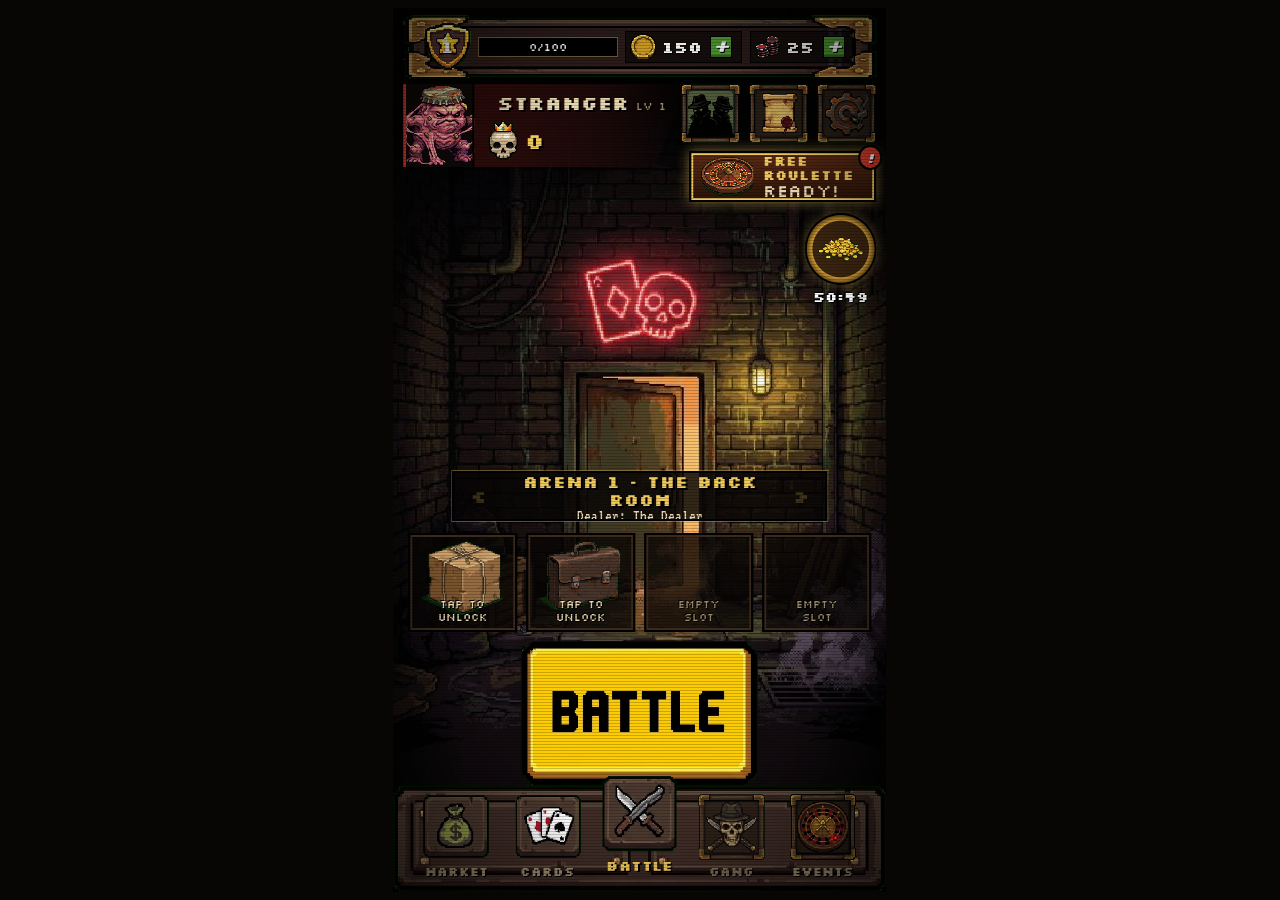
==== dirtydeal/index.html @ 77204b14 "Dirty Deal: new Drain table and swinging lamp, rat runs across the felt edge Co-Authored-By: Claude " ====
<!doctype html>
<html lang="en">
<head>
<meta charset="utf-8">
<meta name="viewport" content="width=device-width,initial-scale=1,viewport-fit=cover,user-scalable=no">
<meta name="apple-mobile-web-app-capable" content="yes">
<meta name="mobile-web-app-capable" content="yes">
<meta name="apple-mobile-web-app-status-bar-style" content="black-translucent">
<meta name="apple-mobile-web-app-title" content="Dirty Deal">
<meta name="theme-color" content="#070605">
<meta name="format-detection" content="telephone=no">
<link rel="manifest" href="manifest.webmanifest">
<link rel="apple-touch-icon" href="icons/icon-180.png">
<link rel="icon" type="image/png" sizes="192x192" href="icons/icon-192.png">
<title>Dirty Deal</title>
<style>@font-face{font-family:'Silkscreen';font-weight:400;font-display:swap;src:url(fonts/silkscreen-latin-400-normal.woff2) format('woff2')}
@font-face{font-family:'Silkscreen';font-weight:700;font-display:swap;src:url(fonts/silkscreen-latin-700-normal.woff2) format('woff2')}
@font-face{font-family:'VT323';font-weight:400;font-display:swap;src:url(fonts/vt323-latin-400-normal.woff2) format('woff2')}
:root{padding-top:env(safe-area-inset-top,0px);padding-bottom:env(safe-area-inset-bottom,0px);height:100%}
body{margin:0;-webkit-text-size-adjust:100%;overscroll-behavior:none;position:fixed;inset:0;-webkit-touch-callout:none}
</style>
<style>
/* Layout: a fixed 9:16 game stage scaled to the screen; every element is placed in % over the painted arena. Single dark look by design. */
:root{
  --ink:#070605; --paper:#e6d6b0; --muted:#9a8a6c; --bulb:#f0c95c; --blood:#d23a2a; --atk:#ff7a5c; --hp:#9cc9ff; --psn:#a6d257; --gum:#f59ad3;
  --display:'Silkscreen','Courier New',monospace; --body:'VT323','Courier New',monospace;
  color-scheme:dark;
}
*{box-sizing:border-box}
[hidden]{display:none!important}
html,body{height:100%}
body{background:var(--ink);color:var(--paper);font-family:var(--body);overflow:hidden;user-select:none;-webkit-user-select:none;-webkit-tap-highlight-color:transparent}
img{image-rendering:pixelated;-webkit-user-drag:none;pointer-events:none}
.wrap{height:100%;display:grid;place-items:center;padding-block:8px;padding-left:max(16px,env(safe-area-inset-left,0px));padding-right:max(16px,env(safe-area-inset-right,0px))}
.stage{position:relative;height:100%;max-height:calc((100vw - 32px)*1376/768);aspect-ratio:768/1376;max-width:100%;container-type:size;overflow:hidden;
  background:#0d0b09;image-rendering:pixelated;--tilt:38deg;--r1w:18%;--r1t:35%;--r1a:20.8%;--r1b:41%;--r1c:61.2%;--r0w:21.5%;--r0t:47.5%;--r0a:13.9%;--r0b:39.25%;--r0c:64.6%}
#bg{position:absolute;left:0;width:100%;top:0;height:100%;background:url(assets/table.jpg) center/100% 100% no-repeat}
#bg::after{content:"";position:absolute;left:0;right:0;top:100%;height:12%;background:linear-gradient(#0d0b09,#0d0b09)}
.stage::after{content:"";position:absolute;inset:0;pointer-events:none;z-index:60;
  background:repeating-linear-gradient(0deg,rgba(0,0,0,.2) 0 1px,transparent 1px 3px),radial-gradient(ellipse at center,transparent 60%,rgba(0,0,0,.55) 100%)}
.abs{position:absolute}
button{font-family:var(--display);cursor:pointer;background:none;border:0;padding:0;color:inherit}
:focus-visible{outline:2px solid var(--bulb);outline-offset:2px}

/* top */
.bar{position:absolute;height:2.5cqh;background:url(assets/u_bar_e.png) center/100% 100% no-repeat}
.bar i{position:absolute;left:5.5%;top:26%;bottom:26%;background:var(--blood);transition:width .3s steps(5);
  background-image:repeating-linear-gradient(90deg,transparent 0 3px,rgba(0,0,0,.18) 3px 4px)}
.bar.me i{background-color:#6ea83c}
.bar b{position:absolute;inset:0;display:grid;place-items:center;font-family:var(--display);font-size:2.6cqw;color:#fff;text-shadow:1px 1px 0 #000}
#ehp{right:4%;top:2%;width:40%}
#eicon{right:45%;top:1.4%;width:6.5%}
#round{left:4%;top:1.4%;font-family:var(--display);font-weight:700;font-size:4cqw;color:var(--bulb);text-shadow:2px 2px 0 #000;text-align:left;line-height:1.1}
#round small{display:block;font-size:2.4cqw;color:var(--muted);font-weight:400}
#dealerWrap{left:50%;top:12.6%;height:23.8%;translate:-50% 0;z-index:1}
#dealer{display:block;height:100%;transition:transform .2s steps(3)}
#dealer.bump{transform:translateY(-3%)}
#info{opacity:0;pointer-events:none;transition:opacity .25s;left:4%;top:5.6%;width:92%;height:8.6%;background:rgba(8,6,5,.78);border:2px solid #000;box-shadow:0 0 0 1px rgba(230,214,176,.25);
  padding:1.2cqw 2cqw;font-size:3.4cqw;line-height:1;overflow:hidden;z-index:2}
#logline{display:none;font-family:var(--display);font-size:2.5cqw;letter-spacing:.06em;color:var(--bulb);font-weight:700;margin-bottom:.8cqw;text-shadow:0 0 6px rgba(240,201,92,.45)}
#info strong{color:var(--paper);font-weight:400;font-family:var(--display);font-size:2.4cqw;letter-spacing:.04em;display:block}
#info em{font-style:normal;color:var(--muted)}

.snd{position:absolute;z-index:7;width:8.4cqw;height:8.4cqw;display:grid;place-items:center;background:rgba(8,6,5,.7);border:2px solid #000;box-shadow:0 0 0 1px rgba(240,201,92,.35)}
.snd svg{width:70%;height:70%}
.snd .x{display:none}.snd.off .x{display:inline}.snd.off .w{display:none}
#pauseB{left:38.6%;top:1.1%;width:7cqw;height:7cqw}
#pauseB .x{display:none!important}
#pauseScr{z-index:55;background:rgba(5,4,3,.82);display:grid;place-items:center;padding:0 8%}
#pauseScr .box{animation:popin .25s cubic-bezier(.2,1.4,.4,1)}
#pauseScr .pbtns{display:flex;flex-direction:column;gap:3cqw;align-items:stretch;margin-top:3cqw}
#pauseScr .b{justify-content:center;font-size:4cqw;padding:3cqw}
#amb{position:absolute;inset:0;pointer-events:none;overflow:hidden}
#amb>*{position:absolute;pointer-events:none}
.orb{width:0;height:0}.orb i{position:absolute;left:0;top:0;width:3px;height:2px;background:#0c0906;box-shadow:-2px -1px 0 0 rgba(200,210,220,.35),2px -1px 0 0 rgba(200,210,220,.35);animation:orbit var(--d) linear infinite;--r:16px}
@keyframes orbit{from{transform:rotate(0) translateX(var(--r)) translateY(0)}25%{transform:rotate(90deg) translateX(calc(var(--r)*.7)) translateY(3px)}50%{transform:rotate(180deg) translateX(var(--r)) translateY(-2px)}75%{transform:rotate(270deg) translateX(calc(var(--r)*1.2)) translateY(2px)}to{transform:rotate(360deg) translateX(var(--r)) translateY(0)}}
.spr{background-repeat:no-repeat;background-size:400% 100%;image-rendering:pixelated;animation:frames var(--fd,.36s) steps(4) infinite}
@keyframes frames{from{background-position:0 0}to{background-position:133.333% 0}}
.dropw{width:.7%;height:.9%;background:linear-gradient(rgba(200,220,210,.1),rgba(190,215,200,.8));border-radius:40%}
.rip{width:6%;height:1.4%;border:1px solid rgba(190,210,200,.55);border-radius:50%;translate:-50% -50%}
.splash{width:2.4%;height:.6%;border:1px solid rgba(200,215,235,.6);border-radius:50%;translate:-50% -50%}
.mote{width:2px;height:2px;background:rgba(255,230,170,.75);border-radius:50%}
.lamp{width:15%;height:31%;transform-origin:50% 0;animation:lampsw 3.8s ease-in-out infinite alternate;z-index:1}
.lamp img{width:100%;height:100%;object-fit:contain;object-position:50% 0;image-rendering:pixelated;display:block}
.lamp i{position:absolute;left:50%;top:80%;width:520%;aspect-ratio:1;translate:-50% -50%;background:radial-gradient(circle,rgba(255,220,140,.5),rgba(255,190,100,.14) 30%,transparent 62%);mix-blend-mode:screen;animation:bulb 5.3s infinite steps(1)}
@keyframes lampsw{from{rotate:-7deg}to{rotate:6deg}}
.eyes{width:1.8%;height:.5%;display:flex;justify-content:space-between;animation:eyes 7s infinite steps(1)}
.eyes::before,.eyes::after{content:"";width:28%;height:100%;background:#ff3020;box-shadow:0 0 4px 1px rgba(255,40,20,.8)}
@keyframes eyes{0%{opacity:1}31%{opacity:0}33%{opacity:1}60%{opacity:1}61%{opacity:0}80%{opacity:0}81%{opacity:1}}
.eyes.e2{animation-duration:9.5s;animation-delay:-3s}
.neonA{width:9%;height:16%;translate:-50% -50%;background:radial-gradient(ellipse,rgba(255,40,60,.55),rgba(255,30,50,.18) 45%,transparent 70%);mix-blend-mode:screen;animation:neon 3.1s infinite steps(1)}
.candle{width:7%;aspect-ratio:1;translate:-50% -50%;background:radial-gradient(circle,rgba(255,190,90,.75),rgba(255,150,60,.2) 40%,transparent 70%);mix-blend-mode:screen;animation:candle 1.7s infinite steps(1)}
@keyframes candle{0%{opacity:1;scale:1}17%{opacity:.75;scale:.92}29%{opacity:1}47%{opacity:.55;scale:.85}53%{opacity:.95;scale:1.05}71%{opacity:.8}88%{opacity:1}}
.sway{animation:bulb 5.3s infinite steps(1),sway 3.6s ease-in-out infinite alternate!important}
@keyframes sway{from{margin-left:-1.6%}to{margin-left:1.6%}}
#dealer{transform-origin:50% 100%;animation:breath 4.2s ease-in-out infinite}
@keyframes breath{50%{scale:1.006 1.016}}
#lowhp{position:absolute;inset:0;z-index:50;pointer-events:none;opacity:0;transition:opacity .6s;box-shadow:inset 0 0 18cqw rgba(160,0,0,.75)}
.stage.low #lowhp{animation:lowp 1.1s ease-in-out infinite}
@keyframes lowp{0%,100%{opacity:.35}35%{opacity:1}}
.stage.low #glow{filter:brightness(.6)}
/* atmosphere */
#glow{left:22.1%;top:13.8%;width:120cqw;height:120cqw;translate:-50% -50%;pointer-events:none;mix-blend-mode:screen;
  background:radial-gradient(circle,rgba(255,226,140,.55) 0 2.5%,rgba(255,200,100,.22) 9%,rgba(255,180,80,.08) 30%,transparent 60%);animation:bulb 5.3s infinite steps(1)}
#flick{inset:0;pointer-events:none;z-index:1;background:radial-gradient(ellipse at 22% 14%,rgba(0,0,0,.2),rgba(0,0,0,.55));opacity:0;animation:dim 5.3s infinite steps(1)}
@keyframes bulb{0%{opacity:1}31%{opacity:.75}32%{opacity:1}52%{opacity:.25}53%{opacity:.9}54%{opacity:.15}56%{opacity:1}78%{opacity:.6}79%{opacity:1}93%{opacity:.85}94%{opacity:1}}
@keyframes dim{0%{opacity:0}31%{opacity:.25}32%{opacity:0}52%{opacity:.75}53%{opacity:.1}54%{opacity:.9}56%{opacity:0}78%{opacity:.4}79%{opacity:0}93%{opacity:.15}94%{opacity:0}}
.smoke{position:absolute;width:0;height:0;pointer-events:none;z-index:1}
.smoke span{position:absolute;left:0;top:0;width:4.4cqw;height:4.4cqw;margin:-2.2cqw;border-radius:50%;opacity:0;
  background:radial-gradient(circle,rgba(215,208,190,.62),rgba(215,208,190,.2) 45%,transparent 70%);animation:puff var(--d) linear var(--dl) infinite}
@keyframes puff{0%{opacity:0;transform:translate(0,0) scale(.35)}12%{opacity:.85}55%{transform:translate(calc(var(--x) * .5),-6cqh) scale(1.6)}100%{opacity:0;transform:translate(var(--x),-13cqh) scale(3)}}

/* arena */
.slot{position:absolute;aspect-ratio:312/530;display:grid;place-items:center;cursor:pointer;transform:perspective(90cqw) rotateX(var(--tilt));transform-origin:50% 100%;transform-style:preserve-3d}
.slot::after{content:"";position:absolute;inset:2%;border:2px dashed rgba(230,214,176,.28);pointer-events:none}
.slot:has(.cd)::after{display:none}
.slot.open::before{content:"";position:absolute;inset:3%;border:2px solid rgba(240,201,92,.75);box-shadow:0 0 10px rgba(240,201,92,.5),inset 0 0 10px rgba(240,201,92,.35);animation:pulse 1s steps(2) infinite}
@keyframes pulse{50%{opacity:.45}}
.r1{width:var(--r1w);top:var(--r1t)}.r0{width:var(--r0w);top:var(--r0t)}
.r1.c0{left:var(--r1a)}.r1.c1{left:var(--r1b)}.r1.c2{left:var(--r1c)}
.r0.c0{left:var(--r0a)}.r0.c1{left:var(--r0b)}.r0.c2{left:var(--r0c)}
.stage:not(.a1) .smoke{display:none}
#rain,#bolt{position:absolute;inset:0;pointer-events:none;display:none}
.a3 #rain{display:block;z-index:3;opacity:.5;background:repeating-linear-gradient(105deg,transparent 0 9px,rgba(190,210,235,.35) 9px 10px,transparent 10px 23px);background-size:100% 46px;animation:rain .35s linear infinite}
@keyframes rain{to{background-position:-12px 46px}}
.a3 #bolt{display:block;z-index:4;background:rgba(220,230,255,.9);mix-blend-mode:screen;opacity:0;animation:bolt 9s infinite steps(1)}
@keyframes bolt{0%{opacity:0}61%{opacity:.55}62%{opacity:0}63%{opacity:.35}64%{opacity:0}}
#bolt.now{animation:boltnow .5s steps(1)}
@keyframes boltnow{0%{opacity:.9}20%{opacity:0}40%{opacity:.7}60%{opacity:0}}
.a2 #flick,.a4 #flick{animation-duration:4.1s}
.slot .cd{filter:drop-shadow(0 3px 0 rgba(0,0,0,.55))}
#log{display:none;left:50%;top:75.2%;transform:translate(-50%,-50%);font-family:var(--display);font-size:3.2cqw;color:var(--bulb);background:rgba(8,6,5,.82);padding:.6cqw 2.4cqw;white-space:nowrap;text-shadow:0 0 6px rgba(240,201,92,.5);z-index:5;border:1px solid #000}

/* card */
.cd{position:relative;height:100%;aspect-ratio:312/530;container-type:inline-size}
.hcard .cd,.dc .cd{height:auto;width:100%}
.cd>img{position:absolute}
.cd .fr{inset:0;width:100%;height:100%}
.cd .art{left:2%;top:3%;width:96%;height:60%;object-fit:contain;filter:drop-shadow(1px 2px 0 rgba(0,0,0,.6))}
.cd .back{inset:0;width:100%;height:100%}
.cd span{position:absolute;display:grid;place-items:center;text-align:center;line-height:1}
.cost{z-index:2;left:3.5%;top:2.4%;width:19%;aspect-ratio:1;font-family:var(--display);font-weight:700;font-size:15cqw;color:var(--bulb);text-shadow:2px 2px 0 #000}
.nm{left:5%;right:5%;top:62%;height:19%;font-size:18cqw;color:#f3e6c4;text-shadow:1px 1px 0 #000,-1px -1px 0 #000,1px -1px 0 #000,-1px 1px 0 #000}
.cd.spell .nm{color:#e9dcff;top:60%}
.cd.token .nm{color:#fff}
.st{top:83.5%;width:18%;height:12.6%;font-family:var(--display);font-weight:700;font-size:15cqw;text-shadow:2px 2px 0 #000,-1px -1px 0 #000}
.atk{left:6%;color:var(--atk)}.hpv{right:6%;color:var(--hp)}
.cd .chips{position:absolute;right:4%;top:10%;display:flex;flex-direction:column;gap:2cqw;align-items:flex-end;z-index:2}
.chip{display:flex;align-items:center;font-family:var(--display);font-size:11cqw;color:#fff;text-shadow:1px 1px 0 #000}
.chip img{position:static;width:22cqw;height:auto}

/* bottom */
#php{left:3%;top:70%;width:40%}
#coins{left:45%;top:69.3%;display:flex;align-items:center;gap:1.5cqw;font-family:var(--display);font-weight:700;font-size:5cqw;color:var(--bulb);text-shadow:2px 2px 0 #000}
#coins img{width:6.5cqw}
#hand{left:3%;top:76.8%;width:94%;display:grid;grid-template-columns:repeat(4,1fr);gap:2.1%;z-index:3}
.hcard{transition:transform .12s;cursor:pointer}
.hcard.sel{transform:translateY(-8%) scale(1.04)}
.hcard.sel .cd{filter:drop-shadow(0 0 4px var(--bulb)) drop-shadow(0 0 2px var(--bulb))}
.hcard.poor .cd{filter:grayscale(.85) brightness(.5)}
.hcard.used{visibility:hidden}
#fight{right:3%;top:68.2%;width:30%;z-index:4}
#fight img{width:100%}
#fight:not(:disabled):active{transform:translateY(3%)}
#fight:disabled{cursor:default}

/* flying cards + croupier hand */
.fly{position:absolute;left:0;top:0;z-index:20;perspective:700px;pointer-events:none;transform-origin:50% 50%;will-change:transform}
.fly .cd{height:auto;width:100%}
.f3{position:relative;transform-style:preserve-3d}
.face{backface-visibility:hidden;-webkit-backface-visibility:hidden}
.fr1{position:absolute;inset:0;transform:rotateY(180deg)}
.fshadow{position:absolute;inset:6% 4% -2% 4%;background:rgba(0,0,0,.55);filter:blur(5px);z-index:-1;border-radius:6%}
.dust{position:absolute;left:50%;bottom:-12%;width:190%;aspect-ratio:80/60;translate:-50% 0;pointer-events:none;z-index:6;
  background:url(assets/v_dust.png) 0 0/600% 100% no-repeat;image-rendering:pixelated;animation:dust .5s steps(5,jump-none) forwards}
@keyframes dust{to{background-position:100% 0}}
#croupier{left:0;top:0;width:106%;max-width:none;z-index:22;pointer-events:none;filter:drop-shadow(-4px 8px 0 rgba(0,0,0,.45));will-change:transform}

/* fx */
.lunge0{animation:l0 .32s steps(4)}.lunge1{animation:l1 .32s steps(4)}
@keyframes l0{50%{transform:translateY(-18%)}}@keyframes l1{50%{transform:translateY(18%)}}
.hit{animation:hit .35s steps(5)}
@keyframes hit{20%{transform:translateX(-6%);filter:brightness(2.2) sepia(1) hue-rotate(-40deg)}60%{transform:translateX(6%)}}
.flip{animation:flip .3s steps(4)}
.land{animation:land .25s ease-out}@keyframes land{0%{transform:translateY(-8%) scale(1.06)}100%{transform:none}}@keyframes flip{0%{transform:scaleX(0)}100%{transform:scaleX(1)}}
.die{animation:die .45s steps(5) forwards}@keyframes die{to{transform:scale(.2) rotate(40deg);opacity:0}}
.flt{position:absolute;left:50%;top:38%;transform:translate(-50%,-50%);font-family:var(--display);font-weight:700;font-size:6.2cqw;pointer-events:none;z-index:30;white-space:nowrap;
  text-shadow:2px 2px 0 #000,-2px -2px 0 #000,2px -2px 0 #000,-2px 2px 0 #000;animation:flt .95s steps(8) forwards}
@keyframes flt{to{transform:translate(-50%,-170%);opacity:0}}
.vfx{position:absolute;left:50%;top:50%;width:150%;transform:translate(-50%,-50%) scale(.5);mix-blend-mode:screen;z-index:25;animation:vfx .6s steps(6) forwards}
@keyframes vfx{60%{opacity:1;transform:translate(-50%,-50%) scale(1.2)}100%{opacity:0;transform:translate(-50%,-50%) scale(1.35)}}
.shake{animation:hit .35s steps(5)}

/* screens */
.screen{position:absolute;inset:0;z-index:40;background:#0d0b09 center/100% 100% no-repeat}
#deckScreen{background-image:url(assets/deckbg.jpg)}
#logo{left:50%;top:.6%;width:25%;transform:translateX(-50%)}
.rules{position:absolute;left:5%;right:5%;top:14.6%;font-size:3.3cqw;line-height:1.05;background:rgba(8,6,5,.8);border-left:3px solid var(--blood);padding:1.2cqw 2.4cqw}
#dinfo{position:absolute;left:5%;right:5%;top:21.6%;height:6.4%;font-size:3.3cqw;line-height:1.02;background:rgba(8,6,5,.8);padding:1cqw 2.4cqw;overflow:hidden}
#dinfo strong{display:block;font-family:var(--display);font-size:2.4cqw;color:var(--bulb);font-weight:700;letter-spacing:.06em}
#dinfo em{font-style:normal;color:var(--muted)}
#dcount{left:5%;top:28.9%;font-family:var(--display);font-weight:700;font-size:3cqw;color:var(--bulb);text-shadow:2px 2px 0 #000}
#dgrid{left:4%;right:4%;top:32%;bottom:12.4%;overflow-y:auto;overscroll-behavior:contain;display:grid;grid-template-columns:repeat(4,1fr);align-content:start;gap:2.6cqh 3%;padding:1cqh 1% 3cqh;scrollbar-width:thin;scrollbar-color:#6b5a3c transparent;-webkit-mask-image:linear-gradient(#000 90%,transparent)}
.dc{position:relative;cursor:pointer}
.dc.on .cd{filter:drop-shadow(0 0 3px var(--bulb)) drop-shadow(0 0 2px var(--bulb))}
.dc.on::after{content:"IN DECK";position:absolute;left:50%;bottom:-1.5cqh;white-space:nowrap;transform:translateX(-50%);font-family:var(--display);font-size:2.4cqw;color:#000;background:var(--bulb);padding:0 1.2cqw;font-weight:700}
.dc.off .cd{filter:brightness(.5)}
.dc.lock{cursor:default}
.dc.lock .cd{filter:grayscale(1) brightness(.35)}
.lockt{position:absolute;inset:0;display:flex;flex-direction:column;align-items:center;justify-content:center;gap:1cqw;font-family:var(--display);font-size:3cqw;color:var(--paper);text-shadow:1px 1px 0 #000;z-index:2;text-align:center}
.lockt img{width:40%}
#start{left:50%;bottom:1.6%;width:36%;transform:translateX(-50%)}
#start img{width:100%}
#start:disabled img{filter:grayscale(.6) brightness(.6)}

#endScreen.win{background-image:url(assets/win.jpg)}
#endScreen.lose{background-image:url(assets/lose.jpg)}
#endT{left:0;right:0;top:6%;text-align:center;font-family:var(--display);font-weight:700;font-size:12cqw;line-height:1;text-shadow:4px 4px 0 #000,0 0 18px rgba(0,0,0,.8)}
#endD{left:8%;right:8%;top:17%;text-align:center;font-size:4.6cqw;line-height:1.05;background:rgba(8,6,5,.75);padding:1.4cqw 2cqw}
#again{left:50%;bottom:11%;width:46%;transform:translateX(-50%)}
#again img{width:100%}
#edit{left:50%;bottom:4.5%;transform:translateX(-50%);font-size:3cqw;color:var(--paper);background:rgba(8,6,5,.8);border:2px solid var(--muted);padding:1.4cqw 3cqw}
/* ---------- menu ---------- */
#menu{background:#0d0b09;overflow:hidden;z-index:45}
#track{position:absolute;inset:0;display:flex;width:500%;transition:transform .38s cubic-bezier(.3,.8,.3,1);touch-action:pan-y}
.pane{position:relative;width:20%;height:100%;flex:none;overflow:hidden;background:#0d0b09 center/100% 100% no-repeat}
#pCards{background-image:url(assets/deckbg.jpg)}#pBattle{background-image:url(assets/alley.jpg)}#pShop{background-image:url(assets/shop.jpg)}#pGang,#pEvents{background-image:url(assets/deckbg.jpg)}
#pGang::after,#pEvents::after{content:"";position:absolute;inset:0;background:rgba(5,4,3,.62);pointer-events:none}
.pane::before{content:"";position:absolute;inset:0;pointer-events:none;background:linear-gradient(rgba(0,0,0,.45),transparent 20%,transparent 66%,rgba(0,0,0,.6))}
#topbar{position:absolute;left:2%;right:2%;top:.8%;height:7.2%;background:url(assets/m_topbar.png) center/100% 100% no-repeat;display:flex;align-items:center;gap:1.6cqw;padding:0 4.4cqw;z-index:6}
.xpw{flex:1;min-width:0;display:flex;align-items:center;gap:1cqw}
.xp{flex:1;height:3.6cqw;background:#000;border:2px solid #000;box-shadow:0 0 0 1px #6b5a3c;position:relative;font-family:var(--display);font-size:2.2cqw;color:#fff;display:grid;place-items:center}
.xp i{position:absolute;inset:0 auto 0 0;background:linear-gradient(#6fc0e8,#2f7fb0)}.xp b{position:relative;font-weight:400;text-shadow:1px 1px 0 #000}
.cur .plus{width:4.4cqw;height:4.4cqw;margin-left:.6cqw;display:grid;place-items:center;background:#4f9a32;border:1px solid #000;color:#fff;font-size:3.4cqw;line-height:1;box-shadow:inset 0 -2px 0 rgba(0,0,0,.35)}
#prof{position:absolute;left:2%;top:8.6%;width:58%;height:9.4%;display:flex;align-items:stretch;z-index:5;background:linear-gradient(90deg,rgba(60,14,12,.92),rgba(30,10,10,.85) 70%,rgba(30,10,10,0));clip-path:polygon(0 0,100% 0,88% 100%,0 100%);border-left:3px solid var(--blood);cursor:pointer}
#prof .av{width:24%;flex:none;background:#0e0a08 center 30%/150% auto no-repeat;image-rendering:pixelated;border-right:2px solid #000}
#prof .pt{flex:1;min-width:0;display:flex;flex-direction:column;justify-content:center;gap:1cqw;padding:0 3cqw}
#prof .pn{font-family:var(--display);font-weight:700;font-size:3.8cqw;color:var(--paper);text-shadow:2px 2px 0 #000;white-space:nowrap;overflow:hidden;text-overflow:ellipsis}
#prof .pn small{font-size:2.2cqw;color:var(--muted);margin-left:1.4cqw;font-weight:400}
#prof .ptro{display:flex;align-items:center;gap:1.4cqw;font-family:var(--display);font-weight:700;font-size:4.4cqw;color:var(--bulb);text-shadow:2px 2px 0 #000}
#prof .ptro img{width:6cqw}
#qbtns{position:absolute;right:2%;top:8.6%;display:flex;gap:1.8cqw;z-index:5}
.qb{width:12cqw;height:12cqw;display:grid;place-items:center;background:none;border:0}
.qb:active{transform:translateY(4%)}
.qb svg{width:62%;height:62%}
.qb img{width:100%;height:100%;image-rendering:pixelated}
#passBtn{position:absolute;right:2%;top:16.2%;width:38%;height:5.8%;display:flex;align-items:center;gap:2cqw;padding:0 2cqw;z-index:5;background:linear-gradient(#5a2a14,#2a1208);border:2px solid #000;box-shadow:inset 0 0 0 2px #8a5a20;text-align:left}
#passBtn img{height:82%}
#passBtn span{line-height:1}#passBtn b{display:block;font-family:var(--display);font-weight:700;font-size:2.8cqw;color:var(--bulb)}#passBtn em{font-style:normal;font-size:3.6cqw;color:var(--paper)}
#passBtn.ready{box-shadow:inset 0 0 0 2px var(--bulb),0 0 12px rgba(240,201,92,.55)}
.dot{position:absolute;right:-1.6cqw;top:-1.6cqw;min-width:5cqw;height:5cqw;padding:0 1cqw;border-radius:50%;background:#d23a2a;border:2px solid #000;color:#fff;font-family:var(--display);font-weight:700;font-size:2.8cqw;display:grid;place-items:center;text-shadow:1px 1px 0 #000}
#evBtn{position:absolute;right:2%;top:23.2%;width:14.5%;display:flex;flex-direction:column;align-items:center;gap:.4cqh;z-index:5}
#evBtn .ring{width:100%;aspect-ratio:1;border-radius:50%;background:radial-gradient(circle,#3b2410 55%,#c99a32 57%,#7a5418 66%,#000 68%);display:grid;place-items:center;box-shadow:0 0 12px rgba(240,201,92,.35)}
#evBtn .ring img{width:64%}
#evBtn em{font-style:normal;font-family:var(--display);font-weight:700;font-size:2.8cqw;color:#fff;text-shadow:1px 1px 0 #000,-1px -1px 0 #000;white-space:nowrap}
#arenaBox{position:absolute;left:50%;top:25.4%;width:58%;height:30.6%;translate:-50% 0;z-index:3;cursor:pointer;border:3px solid #000;background:#0d0b09;overflow:hidden;
  box-shadow:0 0 0 2px #6b2a1c,0 0 18px rgba(210,58,42,.55),0 14px 30px rgba(0,0,0,.7);animation:abox 3.7s infinite steps(1)}
@keyframes abox{0%{box-shadow:0 0 0 2px #6b2a1c,0 0 18px rgba(210,58,42,.55),0 14px 30px rgba(0,0,0,.7)}48%{box-shadow:0 0 0 2px #3b1a12,0 0 4px rgba(210,58,42,.15),0 14px 30px rgba(0,0,0,.7)}49%{box-shadow:0 0 0 2px #6b2a1c,0 0 18px rgba(210,58,42,.55),0 14px 30px rgba(0,0,0,.7)}}
#arenaBox .mini{position:absolute;left:0;top:0;width:100%;aspect-ratio:768/1376;transform:translateY(-13%)}
#arenaBox .mbg{position:absolute;left:0;width:100%;height:100%;background:center/100% 100% no-repeat;image-rendering:pixelated}
#arenaBox .mdl{position:absolute;left:50%;translate:-50% 0;image-rendering:pixelated}
#arenaBox .ttl{position:absolute;left:0;right:0;bottom:0;padding:1.2cqw 2cqw 1.4cqw;background:linear-gradient(transparent,rgba(0,0,0,.9) 40%);text-align:center;line-height:1}
#arenaBox .ttl b{display:block;font-family:var(--display);font-weight:700;font-size:4.2cqw;color:var(--bulb);text-shadow:2px 2px 0 #000}
#arenaBox .ttl span{font-size:3.6cqw;color:var(--paper)}
#arenaBox.lockd .mini{filter:grayscale(1) brightness(.35)}
#arenaBox .lk{position:absolute;left:50%;top:38%;translate:-50% -50%;width:22%;display:none}
#arenaBox.lockd .lk{display:block}
.arw2{position:absolute;top:40.6%;translate:0 -50%;z-index:4;width:9cqw;height:15cqw;font-family:var(--display);font-weight:700;font-size:7cqw;color:var(--bulb);text-shadow:2px 2px 0 #000;background:rgba(0,0,0,.55);border:2px solid #000}
.arw2:disabled{opacity:.2}
#arL{left:5%}#arR{right:5%}
#arenaProg{position:absolute;left:50%;top:57%;width:58%;translate:-50% 0;z-index:3}
#arenaProg .prog{height:2.1cqh;margin:0;font-size:2.4cqw;border-width:2px}
#arenaTw{position:absolute;left:8%;right:8%;top:60.2%;text-align:center;font-size:3.4cqw;line-height:1;color:#e8a07a;text-shadow:1px 1px 0 #000;z-index:3}
.brow{position:absolute;top:75.2%;height:11.4%;z-index:4}
#deckBtn{left:3%;width:23%}#roadBtn{right:3%;width:23%}
.side{display:flex;flex-direction:column;align-items:center;justify-content:center;gap:.4cqh;background:linear-gradient(#3a2614,#1c1209);border:2px solid #000;box-shadow:inset 0 0 0 2px #6b4a24,inset 0 -5px 0 rgba(0,0,0,.4);font-family:var(--display);font-weight:700;font-size:2.6cqw;color:var(--paper);text-shadow:1px 1px 0 #000}
#deckBtn .cdw{width:52%}#deckBtn .cdw .cd{height:auto;width:100%}
#deckBtn .cn,#deckBtn .st,#deckBtn .cost,#deckBtn .lv{display:none}
#roadBtn img{width:52%}
#battleBtn{position:absolute;left:50%;top:71.6%;width:48%;translate:-50% 0;z-index:4;animation:breathe 1.8s ease-in-out infinite}
.lvl{width:9.5cqw;aspect-ratio:78/80;flex:none;background:url(assets/m_i_level.png) center/contain no-repeat;display:grid;place-items:center;font-family:var(--display);font-weight:700;font-size:3.4cqw;color:#fff;text-shadow:1px 1px 0 #000}
.who{flex:1;min-width:0;line-height:1;display:flex;flex-direction:column;gap:.6cqw}
.who b{font-family:var(--display);font-size:2.8cqw;color:var(--paper);font-weight:700}
.who span{display:flex;align-items:center;gap:1cqw;font-family:var(--display);font-size:3cqw;color:var(--bulb)}
.who img{width:3.6cqw}
.cur{display:flex;align-items:center;gap:1.2cqw;font-family:var(--display);font-weight:700;font-size:3.2cqw;color:#fff;text-shadow:1px 1px 0 #000;background:rgba(0,0,0,.5);padding:.6cqw 1.8cqw .6cqw .8cqw;border:1px solid #000;font-variant-numeric:tabular-nums}
.cur img{width:5.2cqw}
#nav{position:absolute;left:0;right:0;bottom:0;height:12%;background:url(assets/m_navbar.png) center/100% 100% no-repeat;display:flex;justify-content:space-around;align-items:center;padding:0 3.5% 1%;z-index:6}
.tab{width:18.5%;display:flex;flex-direction:column;align-items:center;gap:.4cqh;font-family:var(--display);font-weight:700;font-size:2.5cqw;color:var(--muted);transition:transform .2s;text-shadow:1px 1px 0 #000}
.tab img{width:78%;aspect-ratio:1;object-fit:contain}
.tab .tw2{width:78%;aspect-ratio:1;display:grid;place-items:center;background:#2a1d12;border:2px solid #000;box-shadow:inset 0 0 0 2px #5a4128}.tab .tw2 img{width:76%}
.tab.soon{opacity:.75}
.tab.on{transform:translateY(-14%) scale(1.14);color:var(--bulb)}
.plaque{position:absolute;left:50%;top:9.8%;translate:-50% 0;width:66%;text-align:center;background:rgba(8,6,5,.78);border:2px solid #000;box-shadow:0 0 0 1px rgba(240,201,92,.35);padding:1.2cqw 2.4cqw;z-index:2}
.plaque .arw{position:absolute;top:50%;translate:0 -50%;width:9cqw;height:14cqw;font-family:var(--display);font-weight:700;font-size:6cqw;color:var(--bulb);text-shadow:2px 2px 0 #000;background:rgba(0,0,0,.35);border:1px solid #000}
.plaque .arw:disabled{opacity:.25}
.plaque .arw.l{left:-11cqw}.plaque .arw.r{right:-11cqw}
.plaque .tw{display:block;font-size:3.2cqw;color:#e8a07a;margin-top:.6cqw;line-height:1}
.plaque.lockd b{color:var(--muted)}
#battleBtn:disabled{filter:grayscale(1) brightness(.5);animation:none}
.plaque b{display:block;font-family:var(--display);font-weight:700;font-size:4.6cqw;color:var(--bulb);text-shadow:2px 2px 0 #000;line-height:1.05}
.plaque span{display:block;font-size:3.6cqw;line-height:1}
.prog{height:1.5cqh;background:#000;border:1px solid #6b5a3c;margin-top:.8cqw;position:relative;font-family:var(--display);font-size:2cqw;display:grid;place-items:center;color:#fff}
.prog i{position:absolute;inset:0 auto 0 0;background:linear-gradient(#f0c95c,#b98a22)}
.prog em{position:relative;font-style:normal;text-shadow:1px 1px 0 #000}
.neon{position:absolute;left:50%;top:32.6%;width:46%;aspect-ratio:1.5;translate:-50% -50%;pointer-events:none;z-index:1;mix-blend-mode:screen;
  background:radial-gradient(ellipse,rgba(255,60,70,.55) 0,rgba(255,40,60,.22) 32%,transparent 66%);animation:neon 3.7s infinite steps(1)}
.neon.off{mix-blend-mode:multiply;background:radial-gradient(ellipse,rgba(25,10,12,.95) 0 34%,rgba(25,10,12,.6) 48%,transparent 66%);opacity:0;animation:neonOff 3.7s infinite steps(1)}
.neon.puddle{top:77%;width:40%;aspect-ratio:3;opacity:.7;animation:neon 3.7s infinite steps(1)}
@keyframes neon{0%{opacity:1}20%{opacity:.8}21%{opacity:1}48%{opacity:.15}49%{opacity:1}51%{opacity:.1}53%{opacity:.95}74%{opacity:.55}75%{opacity:1}90%{opacity:.85}91%{opacity:1}}
@keyframes neonOff{0%{opacity:0}48%{opacity:.85}49%{opacity:0}51%{opacity:.95}53%{opacity:0}74%{opacity:.35}75%{opacity:0}}
#battleBtn img{width:100%}
@keyframes breathe{50%{transform:scale(1.045)}}
#deckPeek{position:absolute;left:50%;top:51.2%;translate:-50% 0;font-family:var(--display);font-size:2.4cqw;color:var(--paper);background:rgba(8,6,5,.75);padding:.6cqw 2cqw;white-space:nowrap;z-index:2}
#apick{position:absolute;left:12%;right:12%;top:52.4%;height:5.6%;display:flex;align-items:stretch;z-index:4;background:rgba(8,6,5,.82);border:2px solid #000;box-shadow:0 0 0 1px rgba(240,201,92,.35)}
.ap{width:13%;flex:none;font-family:var(--display);font-weight:700;font-size:6cqw;color:var(--bulb);text-shadow:2px 2px 0 #000;background:rgba(0,0,0,.35)}
.ap:disabled{opacity:.2}
.apt{flex:1;min-width:0;display:flex;flex-direction:column;justify-content:center;align-items:center;line-height:1.05;text-align:center}
.apt b{font-family:var(--display);font-weight:700;font-size:3.4cqw;color:var(--bulb);text-shadow:2px 2px 0 #000}
.apt span{font-size:3.4cqw;color:var(--paper);white-space:nowrap;overflow:hidden;text-overflow:ellipsis;max-width:100%}
#cases{position:absolute;left:3%;right:3%;top:59.4%;height:11.2%;display:grid;grid-template-columns:repeat(4,minmax(0,1fr));gap:2%;z-index:2}
.case{position:relative;background:rgba(8,6,5,.78);border:2px solid #000;box-shadow:inset 0 0 0 2px #3b2a1c;display:flex;flex-direction:column;align-items:center;justify-content:flex-end;padding:0 .5cqw .8cqh;cursor:pointer;overflow:hidden}
.case img{position:absolute;top:6%;left:50%;translate:-50% 0;width:78%}
.case small{position:relative;font-family:var(--display);font-size:2.2cqw;color:var(--paper);text-align:center;line-height:1.15;text-shadow:1px 1px 0 #000,-1px -1px 0 #000;font-variant-numeric:tabular-nums}
.case.empty{cursor:default}.case.empty small{color:var(--muted)}
.case.unl small{color:#9cc9ff}
.case.ready{box-shadow:inset 0 0 0 2px var(--bulb),0 0 12px rgba(240,201,92,.6)}
.case.ready img{animation:hop .9s ease-in-out infinite}.case.ready small{color:var(--bulb)}
@keyframes hop{50%{transform:translateY(-8%)}}
.h{position:absolute;left:4%;font-family:var(--display);font-weight:700;font-size:3.3cqw;color:var(--bulb);text-shadow:2px 2px 0 #000;z-index:2}
#cscroll{position:absolute;left:0;right:0;top:8.4%;bottom:12%;overflow-y:auto;overscroll-behavior:contain;padding:1.6cqh 4% 5cqh;display:flex;flex-direction:column;gap:1.6cqh;z-index:2;scrollbar-width:thin;scrollbar-color:#6b5a3c transparent}
.hrow{display:flex;align-items:center;justify-content:space-between}
.h2{font-family:var(--display);font-weight:700;font-size:3.6cqw;color:var(--bulb);text-shadow:2px 2px 0 #000}
#deckTabs{display:flex;gap:1.5cqw}
.dt{width:7.5cqw;height:7.5cqw;font-family:var(--display);font-weight:700;font-size:3.4cqw;background:#2a1d12;border:2px solid #000;color:var(--muted)}
.dt.on{background:var(--bulb);color:#1a1000}
#deckRow{display:grid;grid-template-columns:repeat(3,minmax(0,1fr));gap:2.4cqh 4%;padding:2.6cqw 3cqw 3.4cqw;background:rgba(8,6,5,.78);border:2px solid #000}
#deckRow.swap{box-shadow:0 0 0 2px var(--bulb),0 0 14px rgba(240,201,92,.6)}
#deckRow.swap .mc{animation:wig .35s ease-in-out infinite}
@keyframes wig{25%{transform:rotate(-3deg)}75%{transform:rotate(3deg)}}
#avg{font-size:3.8cqw;text-shadow:1px 1px 0 #000}
#coll{display:grid;grid-template-columns:repeat(3,minmax(0,1fr));gap:2.6cqh 4%;padding:0 3cqw}
.mc{position:relative;cursor:pointer;min-width:0}
.mc .cd,.cw .cd,.loot .cd,.bigc .cd{height:auto;width:100%}
.mc.lock{cursor:default}.mc.lock .cd{filter:grayscale(1) brightness(.35)}
.mbar{height:3.2cqw;margin-top:1cqw;background:#000;border:1px solid #6b5a3c;position:relative;font-family:var(--display);font-size:2.4cqw;color:#fff;display:grid;place-items:center;text-shadow:1px 1px 0 #000}
.mbar i{position:absolute;inset:0 auto 0 0;background:#3e7bb8}.mbar.full i{background:#5fae3c}
.mbar b{position:relative;font-weight:400}
.mbar.full::after{content:"▲";position:absolute;left:-1.5cqw;top:50%;translate:0 -50%;color:#7fe04b;font-size:2.6cqw;animation:hop .7s infinite}
.cd .lv{left:27%;right:27%;top:84.5%;height:11%;font-family:var(--display);font-weight:700;font-size:10cqw;color:#fff;text-shadow:1px 1px 0 #000,-1px -1px 0 #000}
#pEvents{background:#0d0b09 url(assets/r_table.jpg) center/100% 100% no-repeat!important}
#pEvents::before{background:linear-gradient(rgba(0,0,0,.35),transparent 14%,transparent 84%,rgba(0,0,0,.5))!important}
.rglow{position:absolute;left:50%;top:26%;width:120%;aspect-ratio:1;translate:-50% -50%;pointer-events:none;z-index:1;mix-blend-mode:screen;background:radial-gradient(circle,rgba(255,226,140,.22),rgba(255,200,100,.08) 35%,transparent 60%);animation:bulb 5.3s infinite steps(1)}
.rdim{position:absolute;inset:0;pointer-events:none;z-index:6;background:radial-gradient(ellipse at 50% 5%,rgba(0,0,0,.15),rgba(0,0,0,.55));opacity:0;animation:dim 5.3s infinite steps(1)}
.stage:not(.a1) .smoke.rsm{display:block}
.rwrap{position:absolute;left:21%;top:13.2%;width:58%;aspect-ratio:1;z-index:2;filter:drop-shadow(0 10px 10px rgba(0,0,0,.75))}
.rwrap canvas,.rwrap .rrim{position:absolute;inset:0;width:100%;height:100%;image-rendering:pixelated}
#rRes{position:absolute;left:50%;top:50%;translate:-50% -50%;z-index:3;min-width:15cqw;padding:1.2cqw 2.4cqw;font-family:var(--display);font-weight:700;font-size:7cqw;color:#e6d6b0;border:3px solid #000;text-shadow:2px 2px 0 #000;text-align:center;animation:popin .3s cubic-bezier(.2,1.4,.4,1);box-shadow:0 0 0 2px #6b5a3c}
#rChips{position:absolute;left:8.6%;top:52%;width:10.6%;display:flex;flex-direction:column;gap:2.2cqw;z-index:4}
.chp{position:relative;width:100%;aspect-ratio:1;background:center/100% 100% no-repeat;border:0;padding:0;font-family:var(--display);font-weight:700;font-size:2.8cqw;color:#e6d6b0;text-shadow:1px 1px 0 #000,-1px -1px 0 #000;image-rendering:pixelated;filter:drop-shadow(1px 3px 0 rgba(0,0,0,.6));transition:transform .12s}
.chp.on{transform:translate(18%,-6%) scale(1.15);filter:drop-shadow(0 0 4px var(--bulb)) drop-shadow(1px 3px 0 rgba(0,0,0,.6))}
#rHist{position:absolute;right:8.4%;top:52%;width:9%;display:flex;flex-direction:column;gap:1cqw;z-index:4}
#rHist span{width:100%;aspect-ratio:1;display:grid;place-items:center;font-family:var(--display);font-size:2.6cqw;color:#e6d6b0;border:1px solid #000;text-shadow:1px 1px 0 #000;box-shadow:inset 0 0 0 1px rgba(255,255,255,.08)}
#rHist span:first-child{outline:2px solid var(--bulb)}
.rbar{position:absolute;left:8.6%;right:8.4%;top:45.9%;height:4.4%;display:flex;align-items:center;gap:2cqw;z-index:4}
#rInfo{flex:1;min-width:0;font-family:var(--display);font-size:2.4cqw;color:#e6d6b0;text-align:center;line-height:1.2;text-shadow:1px 1px 0 #000,-1px -1px 0 #000}
#rInfo b{color:var(--bulb)}#rInfo .fr{color:#9fd067}
#rClear{font-size:2.6cqw;padding:1.8cqw 2cqw;flex:none}
#rSpin{flex:none;font-size:3cqw;padding:1.8cqw 2.4cqw;white-space:nowrap}
#rBoard{position:absolute;left:20.6%;top:52.2%;width:58.8%;height:32%;display:grid;grid-template-columns:repeat(6,minmax(0,1fr));grid-template-rows:repeat(8,minmax(0,1fr));gap:.8cqw;z-index:3}
.rc{position:relative;border:1px solid rgba(0,0,0,.7);font-family:var(--display);font-weight:700;font-size:3cqw;color:#d9c9a0;text-shadow:1px 1px 0 #000;padding:0;box-shadow:inset 0 0 0 1px rgba(255,255,255,.06),inset 0 -3px 0 rgba(0,0,0,.35);background-blend-mode:multiply}
.rc.rd{background-color:rgba(118,30,22,.86)}.rc.bk{background-color:rgba(16,14,12,.86)}.rc.gr{background-color:rgba(36,82,40,.9);grid-column:1/-1}
.rc.wide{grid-column:span 3;font-size:2.8cqw}
.rc.hit{outline:3px solid var(--bulb);outline-offset:-1px;z-index:1;animation:hop .5s ease-in-out 3}
.rc i{position:absolute;right:-1.4cqw;top:-1.8cqw;width:6.4cqw;height:6.4cqw;background:center/100% 100% no-repeat;image-rendering:pixelated;font-style:normal;font-size:2.2cqw;color:#e6d6b0;display:grid;place-items:center;text-shadow:1px 1px 0 #000,-1px -1px 0 #000;z-index:2;filter:drop-shadow(1px 2px 0 rgba(0,0,0,.6))}
#rRoach{position:absolute;left:0;top:0;width:7%;z-index:5;pointer-events:none;image-rendering:pixelated;filter:drop-shadow(1px 2px 0 rgba(0,0,0,.5))}
#rHand{position:absolute;left:0;top:0;width:106%;max-width:none;z-index:7;pointer-events:none;image-rendering:pixelated;filter:drop-shadow(-4px 8px 0 rgba(0,0,0,.45))}
.panel{position:absolute;left:5%;right:5%;z-index:2;background:rgba(8,6,5,.86);border:2px solid #000;box-shadow:0 0 0 1px rgba(240,201,92,.3);padding:3cqw;text-align:center}
.panel b{display:block;font-family:var(--display);font-weight:700;font-size:4.2cqw;color:var(--bulb);text-shadow:2px 2px 0 #000;margin-bottom:1.4cqw}
.panel p{margin:0;font-size:4cqw;line-height:1.05}
.panel .b{margin-top:2.4cqw}
.soonTag{display:inline-block;margin-top:2cqw;font-family:var(--display);font-size:2.6cqw;color:#000;background:var(--bulb);padding:.6cqw 1.6cqw}
.road{display:flex;flex-direction:column;gap:2cqw;max-height:62cqh;overflow-y:auto;overscroll-behavior:contain;padding-right:1cqw}
.ra{display:flex;gap:2.4cqw;align-items:center;background:#0e0a08;border:2px solid #000;box-shadow:inset 0 0 0 1px #3b2a1c;padding:1.6cqw}
.ra.cur{box-shadow:inset 0 0 0 2px var(--bulb)}.ra.lk{opacity:.55}
.ra .th{width:20%;aspect-ratio:3/4;flex:none;background:center 45%/cover no-repeat;border:1px solid #000;image-rendering:pixelated}
.ra .tx{flex:1;min-width:0;line-height:1.05}.ra .tx b{font-family:var(--display);font-size:3cqw;color:var(--bulb)}.ra .tx span{display:block;font-size:3.4cqw}
.ra .un{display:flex;gap:1cqw;margin-top:1cqw;flex-wrap:wrap}.ra .un img{width:8cqw;height:8cqw;object-fit:contain;background:#1c140d;border:1px solid #000;image-rendering:pixelated}
.inp{width:100%;font-family:var(--display);font-size:4.4cqw;padding:2cqw;background:#0e0a08;color:var(--paper);border:2px solid #6b5a3c;text-transform:uppercase}
.setrow{display:flex;justify-content:space-between;align-items:center;gap:3cqw;padding:2cqw 0;border-bottom:1px solid #3b2a1c;font-family:var(--display);font-size:3.2cqw}
#spinBoxOld{position:absolute;left:4%;right:4%;top:62%;height:10.4%;display:flex;align-items:center;gap:3cqw;background:rgba(8,6,5,.82);border:2px solid #000;box-shadow:0 0 0 1px rgba(240,201,92,.3);padding:0 3cqw;z-index:2}
#spinBox>img{height:78%}
.sbt{flex:1;min-width:0;line-height:1.05}.sbt b{display:block;font-family:var(--display);font-weight:700;font-size:3.4cqw;color:var(--bulb)}.sbt span{font-size:3.6cqw}
#deals{position:absolute;left:3%;right:3%;top:64.6%;display:grid;grid-template-columns:repeat(4,minmax(0,1fr));gap:3%;z-index:2}
.deal{display:flex;flex-direction:column;align-items:center;gap:.8cqh;cursor:pointer;position:relative}
.deal .cw{width:82%;position:relative}
.deal .q{position:absolute;right:-6%;top:-4%;font-family:var(--display);font-weight:700;font-size:3.2cqw;color:#fff;background:var(--blood);border:2px solid #000;padding:0 1cqw;z-index:3}
.deal .caseimg{width:100%;aspect-ratio:312/530;display:grid;place-items:center}.deal .caseimg img{width:100%}
.price{width:100%;display:flex;align-items:center;justify-content:center;gap:1cqw;font-family:var(--display);font-weight:700;font-size:3cqw;color:#fff;text-shadow:1px 1px 0 #000;background:linear-gradient(#5fae3c,#3c7a24);border:2px solid #000;padding:.5cqh 0;box-shadow:inset 0 -3px 0 rgba(0,0,0,.3)}
.price img{width:4.4cqw}
.deal.sold{opacity:.4;cursor:default}.deal.sold .price{background:#3a2d22}
#pop{position:absolute;inset:0;z-index:20;background:rgba(0,0,0,.72);display:grid;place-items:center;padding:4%}
.box{position:relative;width:100%;background:#1a120c;border:3px solid #000;box-shadow:0 0 0 2px #6b5a3c,0 10px 30px rgba(0,0,0,.6);padding:4cqw;animation:popin .28s cubic-bezier(.2,1.4,.4,1)}
@keyframes popin{from{transform:scale(.7);opacity:0}}
.box h3{margin:0 0 2cqw;font-family:var(--display);font-weight:700;font-size:4.4cqw;color:var(--bulb);text-shadow:2px 2px 0 #000;text-align:center}
.box p{margin:0 0 2cqw;font-size:4.2cqw;line-height:1.05}
.box .x{position:absolute;right:-3cqw;top:-3cqw;width:10cqw}.box .x img{width:100%}
.prow{display:flex;gap:4cqw;align-items:flex-start}
.prow .bigc{width:40%;flex:none}
.prow .txt{flex:1;min-width:0}
.stat{display:flex;justify-content:space-between;font-family:var(--display);font-size:3cqw;padding:.8cqw 0;border-bottom:1px solid #3b2a1c}
.stat em{font-style:normal;color:#7fe04b}
.btns{display:flex;gap:3cqw;justify-content:center;margin-top:3cqw;flex-wrap:wrap}
.b{font-family:var(--display);font-weight:700;font-size:3.4cqw;padding:2cqw 3.4cqw;border:3px solid #000;color:#fff;text-shadow:2px 2px 0 #000;box-shadow:inset 0 -4px 0 rgba(0,0,0,.35),inset 0 3px 0 rgba(255,255,255,.22);display:inline-flex;align-items:center;gap:1.2cqw}
.b img{width:4.6cqw}
.b.y{background:#f0b92c;color:#2a1d00;text-shadow:none}.b.g{background:#4f9a32}.b.r{background:#b8321f}.b.p{background:#7c4fb0}
.b:disabled{filter:grayscale(.85) brightness(.55);cursor:default}
.loot{display:grid;grid-template-columns:repeat(4,minmax(0,1fr));gap:3cqw;margin:3cqw 0}
.loot>div{position:relative;opacity:0;animation:lootin .45s cubic-bezier(.2,1.4,.4,1) forwards}
.loot .q{position:absolute;right:-4%;bottom:-4%;font-family:var(--display);font-weight:700;font-size:3.4cqw;color:#fff;background:#3c7a24;border:2px solid #000;padding:0 1cqw}
@keyframes lootin{from{opacity:0;transform:translateY(30%) scale(.5)}to{opacity:1;transform:none}}
.caseBig{display:block;width:52%;margin:0 auto 2cqw;animation:hop 1s ease-in-out infinite}
.wheelBox{position:relative;width:86%;margin:2cqw auto 3cqw}
.wheelWrap{transform:scaleY(.74);transform-origin:50% 50%}
.wheelSq{width:100%;aspect-ratio:1}
.wheelSq img{width:100%;height:100%}
.ptr{position:absolute;left:50%;top:-4%;width:16%;translate:-50% 0;rotate:90deg;z-index:2;filter:drop-shadow(2px 2px 0 #000)}
#toast{position:absolute;left:50%;top:22%;translate:-50% 0;z-index:30;font-family:var(--display);font-weight:700;font-size:3.4cqw;color:#1a1000;background:var(--bulb);border:3px solid #000;padding:1.6cqw 3cqw;white-space:nowrap;pointer-events:none;opacity:0;transition:opacity .2s}
#toast.on{opacity:1}
@media (prefers-reduced-motion:reduce){*{animation-duration:.01ms!important;transition:none!important}}
</style>
</head>
<body>
<div class="wrap">
<div class="stage a1" id="stage">
  <div id="bg"><div id="amb"></div></div>
  <div id="lowhp"></div>
  <img class="abs" id="eicon" src="assets/u_skull.png" alt="">
  <div class="bar abs" id="ehp"><i></i><b></b></div>
  <button class="snd" id="pauseB" type="button" aria-label="Pause"><svg viewBox="0 0 16 16" aria-hidden="true" shape-rendering="crispEdges"><rect x="4" y="3" width="3" height="10" fill="#f0c95c"/><rect x="9" y="3" width="3" height="10" fill="#f0c95c"/></svg></button>
  <div class="abs" id="round">ROUND 1/5<small>THE BACK ROOM</small></div>
  <div class="abs" id="glow"></div>
  <div class="abs" id="dealerWrap"><img id="dealer" src="assets/dealer0.png" alt="The Dealer"><div class="smoke" style="left:72%;top:22%"></div></div>
  <div class="smoke" style="left:89.5%;top:49.6%"></div>
  <div class="abs" id="flick"></div>
  <div id="rain"></div><div id="bolt"></div>
  <img class="abs" id="croupier" src="assets/hand.png" alt="" hidden>
  <div class="abs" id="info"><div id="logline"></div><div id="infotext"></div></div>
  <div id="slots"></div>
  <div class="abs" id="log">…</div>
  <div class="bar me abs" id="php"><i></i><b></b></div>
  <div class="abs" id="coins"><img src="assets/u_coin.png" alt=""><span id="coinN">3</span></div>
  <div class="abs" id="hand"></div>
  <button class="abs" id="fight" type="button" aria-label="Fight"><img src="assets/u_fight.png" alt=""></button>

  <div class="screen" id="menu" hidden>
    <div id="track">
      <section class="pane" id="pShop">
        <div class="h" style="top:60.6%">DAILY DEALS · <span id="dealT" style="color:var(--paper)"></span></div>
        <div id="deals"></div>
      </section>
      <section class="pane" id="pCards">
        <div id="cscroll">
          <div class="hrow"><div class="h2">BATTLE DECK</div><div id="deckTabs"></div></div>
          <div id="deckRow"></div>
          <div id="avg"></div>
          <div class="h2">COLLECTION</div>
          <div id="coll"></div>
        </div>
      </section>
      <section class="pane" id="pBattle">
        <div class="neon" id="neon"></div><div class="neon off" id="neonOff"></div><div class="neon puddle"></div>
        <button id="prof" type="button" aria-label="Change your name"><div class="av" id="pAv"></div><div class="pt"><div class="pn" id="pName">STRANGER</div><div class="ptro"><img src="assets/m_i_trophy.png" alt=""><span id="pTro">0</span></div></div></button>
        <div id="qbtns"><button class="qb" id="qFriends" type="button" aria-label="Friends"><img src="assets/i_friends.png" alt=""></button><button class="qb" id="qRules" type="button" aria-label="How to play"><img src="assets/i_rules.png" alt=""></button><button class="qb" id="qMenu" type="button" aria-label="Settings"><img src="assets/i_settings.png" alt=""></button></div>
        <button id="passBtn" type="button"><img src="assets/wheel.png" alt=""><span><b>FREE ROULETTE</b><em id="passT">Ready!</em></span><i class="dot" id="passDot">!</i></button>
        <button id="evBtn" type="button" aria-label="Black Market deals"><div class="ring"><img src="assets/coins.png" alt=""></div><em id="evT">0h</em></button>
        <div id="apick"><button class="ap" id="apL" type="button" aria-label="Previous arena">‹</button><div class="apt"><b id="apN">ARENA 1</b><span id="apW"></span></div><button class="ap" id="apR" type="button" aria-label="Next arena">›</button></div>
        <div id="cases"></div>
        <button id="battleBtn" type="button" aria-label="Battle"><img src="assets/m_btn_battle.png" alt=""></button>
      </section>
      <section class="pane" id="pGang">
        <div class="panel" style="top:28%"><img src="assets/i_gang.png" alt="" style="width:26%"><b>THE GANG</b><p>Team up with other players, share cards and fight gang wars for the back rooms.</p><span class="soonTag">COMING WITH MULTIPLAYER</span></div>
      </section>
      <section class="pane" id="pEvents">
        <div class="rglow"></div><div class="rdim"></div>
        <div class="rwrap"><canvas id="rWheel" width="220" height="220"></canvas><img class="rrim" src="assets/r_rim.png" alt=""><canvas id="rBall" width="220" height="220"></canvas><div id="rRes" hidden></div></div>
        <div id="rChips"></div>
        <div id="rHist" aria-label="Last results"></div>
        <div class="rbar"><button class="b r" id="rClear" type="button">CLEAR</button><div id="rInfo"></div><button class="b y" id="rSpin" type="button">SPIN</button></div>
        <div id="rBoard"></div>
        <div class="smoke rsm" style="left:71.5%;top:79%"></div>
        <img id="rRoach" src="assets/r_roach.png" alt="" hidden>
        <img id="rHand" src="assets/hand.png" alt="" hidden>
      </section>
    </div>
    <div id="topbar"><div class="lvl" id="pLvl">1</div><div class="xpw"><div class="xp"><i id="xpI"></i><b id="xpB">0/100</b></div></div>
      <div class="cur" id="curG"><img src="assets/u_coin.png" alt=""><span id="pGold">0</span><i class="plus">+</i></div><div class="cur" id="curC"><img src="assets/m_i_chips.png" alt=""><span id="pChips">0</span><i class="plus">+</i></div></div>
    <nav id="nav"><button class="tab" type="button" data-t="0"><img src="assets/m_n_shop.png" alt="">MARKET</button><button class="tab" type="button" data-t="1"><img src="assets/m_n_cards.png" alt="">CARDS</button><button class="tab" type="button" data-t="2"><img src="assets/m_n_battle2.png" alt="">BATTLE</button><button class="tab soon" type="button" data-t="3"><img src="assets/i_gang.png" alt="">GANG</button><button class="tab" type="button" data-t="4"><img src="assets/i_events.png" alt="">EVENTS</button></nav>
    <div id="pop" hidden></div>
    <div id="toast"></div>
  </div>

  <div class="screen" id="pauseScr" hidden><div class="box" id="pauseBox"></div></div>
  <div class="screen" id="endScreen" hidden>
    <div class="abs" id="endT">YOU WIN</div>
    <div class="abs" id="endD"></div>
    <button class="abs" id="again" type="button" aria-label="Rematch"><img src="assets/u_sit.png" alt=""></button>
    <button class="abs" id="edit" type="button">BACK TO MENU</button>
  </div>
</div>
</div>

<script>
const C={
  gremlin:{n:'Gum Gremlin',f:'Gum Wad Gremlin',cost:1,atk:1,hp:2,role:'Pest',stick:1,t:'Sticky. Whatever it hits skips its next attack.'},
  pigeon:{n:'Pigeon Lawyer',f:'Pigeon Lawyer',cost:2,atk:2,hp:2,role:'Thief',thief:1,t:'Every hit steals 1 coin for your next round.'},
  fingers:{n:'Jar Fingers',f:'Fingers in a Jar',cost:2,atk:1,hp:4,role:'Multi',multi:3,t:'Pokes 3 times a turn. Useless against armor.'},
  ratking:{n:'Rat King',f:'Rat King of Chips',cost:3,atk:1,hp:3,role:'Swarm',t:'On reveal: fills all your empty slots with 1/1 rats.'},
  sandwich:{n:'Sandwich Knight',f:'Moldy Sandwich Knight',cost:3,atk:1,hp:4,role:'Poison',poison:2,t:'Hits poison: 2 damage next turn, then 1. Ignores armor.'},
  clown:{n:'Melted Clown',f:'Melted Clown',cost:3,atk:1,hp:3,role:'Splash',splash:1,t:'Hits ALL enemy cards. On death: HONK, enemy cards swap slots.'},
  grandma:{n:'Shotgun Granny',f:'Grandma with a Shotgun',cost:4,atk:5,hp:3,role:'Bruiser',t:'One huge shot. Wasted on tiny stuff like rats.'},
  toilet:{n:'Toilet Mimic',f:'Toilet Mimic',cost:4,atk:1,hp:7,role:'Tank',armor:1,t:'Armor 1: every hit deals 1 less. Poison gets through.'},
  dice:{n:'Uncle Dice',f:'Sweaty Uncle Dice',cost:2,atk:0,hp:3,role:'Luck',dice:1,t:'On reveal: rolls a die. Attack = the roll (1 to 6).'},
  blackhole:{n:'Black Hole',f:'Black Hole',cost:4,spell:1,role:'Spell',t:'On reveal: swallows BOTH middle cards. Yours too.'},
  rat:{n:'Rat',f:'Rat',cost:0,atk:1,hp:1,role:'Token',token:1,t:'A rat. It bites.'},
  golem:{n:'Slot Golem',f:'Slot Machine Golem',cost:6,atk:0,hp:0,role:'Legend',slot:1,leg:1,u:1,t:'On reveal: pulls its own lever. Attack and shield each roll 1 to 9.'},
  coinflip:{n:'Coin Flip',f:'Coin Flip',cost:2,spell:1,role:'Spell',u:1,t:'Flips a coin for each of your cards: heads +2 attack, tails -1 shield.'},
  gator:{n:'Gator Busboy',f:'Sewer Gator Busboy',cost:4,atk:3,hp:4,role:'Eater',eat:1,u:1,t:'When it kills a card it eats it, gaining half of that card\'s shield.'},
  roach:{n:'Roach Bride',f:'Cockroach Bride',cost:1,atk:1,hp:1,role:'Undying',revive:1,u:1,t:'Comes back once, with 1 shield, after dying.'},
  leech:{n:'Leech Clerk',f:'Leech Accountant',cost:2,atk:1,hp:3,role:'Drain',drain:1,u:1,t:'Heals your HP by the damage it deals.'},
  jukebox:{n:'Jukebox',f:'Rotten Jukebox',cost:3,atk:0,hp:5,role:'Support',juke:1,u:1,t:'Each turn plays a cursed song: a random ally gets +1 attack.'},
  smell:{n:'Bad Smell',f:'Bad Smell',cost:1,spell:1,role:'Spell',u:2,t:'On reveal: the enemy cards stumble into random slots.'},
  vending:{n:'Vending Beast',f:'Broken Vending Machine',cost:4,atk:3,hp:4,role:'Payout',payout:1,u:2,t:'When destroyed, spits out 3 coins for your next round.'},
  karaoke:{n:'Karaoke Ghoul',f:'Karaoke Ghoul',cost:4,atk:2,hp:3,role:'Splash',splash:1,scream:1,u:2,t:'Screams at ALL enemy cards. Also deals 1 to its own neighbors.'},
  bellhop:{n:'Bomb Bellhop',f:'Bomb Bellhop',cost:3,atk:1,hp:2,role:'Bomb',bomb:3,u:2,t:'On death: explodes for 3 damage on the card in front.'},
  mannequin:{n:'Mannequin',f:'Pawnshop Mannequin',cost:3,atk:0,hp:6,role:'Guard',guard:1,u:2,t:'Its neighbors take 1 less damage from every hit.'},
  mafioso:{n:'Mafioso',f:'Mustache Mafioso',cost:5,atk:4,hp:5,role:'Fast',fast:1,u:3,t:'Fast: shoots before everyone else each turn.'},
  rabbit:{n:"Rabbit's Foot",f:"Lucky Rabbit's Foot",cost:2,spell:1,role:'Spell',u:3,t:'A random card of yours gets +2/+2. One time in four, it dies instead.'},
  lastcall:{n:'Last Call',f:'Last Call',cost:3,spell:1,role:'Spell',u:3,t:'Every card on the table takes 2 damage. Armor does not help.'}
};
for(const k in C)if(C[k].u==null)C[k].u=0;
const ALL=Object.keys(C).filter(k=>!C[k].token);
const ROUNDS=5,START_HP=20;
const rnd=n=>Math.floor(Math.random()*n);
const shuffle=a=>{a=a.slice();for(let i=a.length-1;i>0;i--){const j=rnd(i+1);[a[i],a[j]]=[a[j],a[i]]}return a};
let PAUSED=false;
const sleep=ms=>new Promise(r=>{const m=S;const tick=()=>{if(m&&m.dead)return;if(PAUSED)return setTimeout(tick,120);r()};setTimeout(tick,ms)});
const $=id=>document.getElementById(id);

function frameOf(id){const d=C[id];return d.spell?'spell':d.token?'token':d.leg?'legend':'common'}
function cardHTML(id,inst,lvl){
  const d=C[id],fr=frameOf(id);
  let h=`<div class="cd ${fr}"><img class="fr" src="assets/f_${fr}.png" alt=""><img class="art" src="assets/c_${id}.png" alt="">`;
  if(!inst||inst.fresh)h+=`<span class="cost">${d.cost}</span>`;
  h+=`<span class="nm">${d.n}</span>`;
  if(!d.spell){
    const bs=statsFor(id,lvl||1),atk=inst&&!(d.slot&&inst.fresh)?inst.atk:(d.dice||d.slot?'?':bs.atk),hp=inst&&!(d.slot&&inst.fresh)?inst.hp:(d.slot?'?':bs.hp);
    h+=`<span class="st atk">${atk}</span><span class="st hpv">${hp}</span>`;
    if(inst){let ch='';
      if(d.armor)ch+=`<span class="chip"><img src="assets/u_armor.png" alt="">${d.armor}</span>`;
      if(inst.poison>0)ch+=`<span class="chip"><img src="assets/u_skull.png" alt="">${inst.poison}</span>`;
      if(inst.stuck>0)ch+=`<span class="chip"><img src="assets/u_gum.png" alt=""></span>`;
      if(d.revive&&!inst.revived)ch+=`<span class="chip">x2</span>`;
      if(ch)h+=`<div class="chips">${ch}</div>`}
  }
  const L=inst?inst.lvl:lvl;if(L&&!d.token)h+=`<span class="lv">LV${L}</span>`;
  return h+'</div>';
}
const BACK='<div class="cd"><img class="back" src="assets/back.png" alt="Face-down card"></div>';
function infoHTML(id){const d=C[id];return `<strong>${d.f.toUpperCase()} · ${d.role.toUpperCase()}</strong>${d.t}${d.spell?` <em>${d.cost} coins</em>`:` <em>${d.dice||d.slot?'?':d.atk} atk, ${d.slot?'?':d.hp} shield, ${d.cost} coins</em>`}`}
let infoT=null;function setInfo(html,quiet){$('infotext').innerHTML=html;if(quiet)return;const b=$('info');b.style.opacity=1;clearTimeout(infoT);infoT=setTimeout(()=>{b.style.opacity=0},3200)}

/* dealer moods: 0 idle, 1 laugh, 2 angry, 3 shocked */
let moodT=null;
let DPRE='dealer';
function mood(m,ms){const el=$('dealer');el.src=`assets/${DPRE}${m}.png`;el.classList.add('bump');setTimeout(()=>el.classList.remove('bump'),200);
  clearTimeout(moodT);if(ms)moodT=setTimeout(()=>{el.src=`assets/${DPRE}0.png`},ms)}

/* smoke puffs */
document.querySelectorAll('.smoke').forEach(e=>{for(let i=0;i<8;i++){const p=document.createElement('span');const d=3.2+Math.random()*1.6;
  p.style.setProperty('--d',d+'s');p.style.setProperty('--dl',(-i*d/8)+'s');p.style.setProperty('--x',(Math.random()*8-2)+'cqw');e.appendChild(p)}});

/* ---------- deck ---------- */
let deck=[],S=null,uid=0;
try{const s=JSON.parse(localStorage.getItem('dd-deck')||'null');if(Array.isArray(s)&&s.length===6&&s.every(x=>ALL.includes(x)))deck=s}catch(_){}
if(!deck.length)deck=['gremlin','fingers','ratking','sandwich','grandma','toilet'];
function mk(id,side){const d=C[id],l=d.token?1:side===0?P.cards[id].l:(S&&S.elvl)||1,st=statsFor(id,l);const o={uid:++uid,id,side,lvl:l,atk:st.atk,hp:st.hp,poison:0,stuck:0,fresh:true,hidden:true};if(side===1&&S&&S.arena===3&&!d.spell)o.hp+=1;return o}

$('again').onclick=()=>{$('endScreen').hidden=true;newMatch()};
$('edit').onclick=()=>{$('endScreen').hidden=true;openMenu(2)};

/* ---------- profile ---------- */
const ARENAS=[
 {t:0,n:'THE BACK ROOM',who:'The Dealer',pre:'dealer',bg:'table.jpg',tw:'',g:{tilt:38,shift:0,r1w:18,r1t:35,r1:[20.8,41,61.2],r0w:21.5,r0t:47.5,r0:[13.9,39.25,64.6],dt:12.6,dh:23.8,gl:[22.1,13.8]}},
 {t:100,n:'THE DRAIN',who:'The Croc',pre:'d2_',bg:'table2.jpg',tw:'Poison lasts 1 turn longer down here.',g:{tilt:38,shift:0,r1w:18,r1t:35,r1:[20.8,41,61.2],r0w:21.5,r0t:47.5,r0:[13.9,39.25,64.6],dt:12.4,dh:23.8,gl:[14,24]}},
 {t:250,n:'THE ROOFTOP',who:'The Collector',pre:'d3_',bg:'table3.jpg',tw:'Lightning may strike a random card for 3.',g:{tilt:52,shift:-4.8,r1w:15.5,r1t:42.37,r1:[25.58,42.81,60.03],r0w:19,r0t:50.08,r0:[19.72,41.56,63.41],dt:25.8,dh:18.4,gl:[15,16.3]}},
 {t:500,n:'THE VAULT',who:'The Owner',pre:'d4_',bg:'table4.jpg',tw:"The Owner's cards start with +1 shield.",g:{tilt:38,shift:0,r1w:18,r1t:35.23,r1:[21,41.77,62.54],r0w:21.5,r0t:47.78,r0:[13.23,39.61,65.98],dt:14.4,dh:21.2,gl:[22.8,14.2]}}];
let TILT=38;
function applyArena(k){
  const A=ARENAS[k],g=A.g,st=$('stage');
  st.classList.remove('a1','a2','a3','a4');st.classList.add('a'+(k+1));
  const v={'--tilt':g.tilt+'deg','--r1w':g.r1w+'%','--r1t':g.r1t+'%','--r1a':g.r1[0]+'%','--r1b':g.r1[1]+'%','--r1c':g.r1[2]+'%','--r0w':g.r0w+'%','--r0t':g.r0t+'%','--r0a':g.r0[0]+'%','--r0b':g.r0[1]+'%','--r0c':g.r0[2]+'%'};
  for(const n in v)st.style.setProperty(n,v[n]);
  TILT=g.tilt;
  const bg=$('bg');bg.style.backgroundImage=`url(assets/${A.bg})`;bg.style.top=g.shift+'%';
  const dw=$('dealerWrap');dw.style.top=g.dt+'%';dw.style.height=g.dh+'%';
  const gl=$('glow');gl.style.left=g.gl[0]+'%';gl.style.top=g.gl[1]+'%';
  $('flick').style.background=`radial-gradient(ellipse at ${g.gl[0]}% ${g.gl[1]}%,rgba(0,0,0,.2),rgba(0,0,0,.55))`;
  DPRE=A.pre;$('dealer').src=`assets/${DPRE}0.png`;
  AMB.set(k);
}
const UP={1:{n:2,g:50},2:{n:4,g:150},3:{n:10,g:400},4:{n:20,g:1000}};
const CASES=[{n:'Cardboard Box',t:20,cards:3,gold:[15,30],chips:0},{n:'Leather Briefcase',t:60,cards:6,gold:[40,70],chips:0},{n:'Steel Safe',t:180,cards:12,gold:[100,160],chips:3},{n:'Golden Suitcase',t:480,cards:25,gold:[250,400],chips:10}];
const DEF_DECK=['gremlin','fingers','ratking','sandwich','grandma','toilet'];
function defP(){const cards={};ALL.forEach(id=>cards[id]={l:1,n:0});return{gold:150,chips:25,trophies:0,cards,decks:[DEF_DECK.slice(),['pigeon','dice','clown','toilet','grandma','blackhole'],['gremlin','pigeon','fingers','dice','sandwich','clown']],di:0,cases:[{k:0,at:null},{k:1,at:null},null,null],spin:0,deals:null}}
let P=null;try{P=JSON.parse(localStorage.getItem('dd-p')||'null')}catch(_){}
if(!P||!P.cards||!P.decks)P=defP();
ALL.forEach(id=>{if(!P.cards[id])P.cards[id]={l:1,n:0}});
if(P.best==null)P.best=0;
function saveP(){try{localStorage.setItem('dd-p',JSON.stringify(P))}catch(_){}}
const deckNow=()=>P.decks[P.di];
function statsFor(id,l){const d=C[id];l=l||1;return{atk:(d.atk||0)+Math.floor((l-1)/2),hp:(d.hp||0)+(l-1)}}
const arenaOf=t=>{let k=0;ARENAS.forEach((a,i)=>{if(t>=a.t)k=i});return k};
P.best=Math.max(P.best,arenaOf(P.trophies));if(P.sel==null||P.sel>P.best)P.sel=P.best;
const unlocked=id=>C[id].u<=P.best;
const ownedIds=()=>ALL.filter(unlocked);
const fmt=s=>{s=Math.max(0,Math.ceil(s));const m=Math.floor(s/60),r=s%60;return m>=60?`${Math.floor(m/60)}h ${m%60}m`:m?`${m}:${String(r).padStart(2,'0')}`:`${r}s`};
let toastT=null;function toast(t){const e=$('toast');e.textContent=t;e.classList.add('on');clearTimeout(toastT);toastT=setTimeout(()=>e.classList.remove('on'),1600)}

/* ---------- menu shell ---------- */
let tab=1,swapId=null;
function openMenu(t){$('menu').hidden=false;SND.music('menu');setTab(t==null?tab:t);renderMenu()}
function setTab(t){tab=t;$('track').style.transform=`translateX(${-t*20}%)`;document.querySelectorAll('.tab').forEach(b=>b.classList.toggle('on',+b.dataset.t===t));if(t!==1)endSwap()}
document.querySelectorAll('.tab').forEach(b=>b.onclick=()=>setTab(+b.dataset.t));
(function(){let sx=0,sy=0,on=false;const tr=$('track');
  tr.addEventListener('pointerdown',e=>{sx=e.clientX;sy=e.clientY;on=true});
  tr.addEventListener('pointerup',e=>{if(!on)return;on=false;const dx=e.clientX-sx,dy=e.clientY-sy;if(Math.abs(dx)>60&&Math.abs(dx)>Math.abs(dy)*1.4){setTab(Math.max(0,Math.min(4,tab+(dx<0?1:-1))))}});})();
function renderMenu(){renderTop();renderBattle();renderCards();renderShop()}
const xpNeed=l=>60+l*40;
function addXP(n){P.xp=(P.xp||0)+n;P.lvl=P.lvl||1;let up=false;while(P.xp>=xpNeed(P.lvl)){P.xp-=xpNeed(P.lvl);P.lvl++;up=true}if(up)setTimeout(()=>toast(`LEVEL UP! YOU ARE LEVEL ${P.lvl}`),300)}
function renderTop(){P.lvl=P.lvl||1;$('pLvl').textContent=P.lvl;const n=xpNeed(P.lvl);$('xpI').style.width=Math.min(100,(P.xp||0)/n*100)+'%';$('xpB').textContent=`${P.xp||0}/${n}`;$('pTro').textContent=P.trophies;$('pGold').textContent=P.gold;$('pChips').textContent=P.chips;
  $('pName').innerHTML=`${(P.name||'STRANGER').replace(/[<>&]/g,'')}<small>LV ${P.lvl}</small>`;$('pAv').style.backgroundImage=`url(assets/c_${deckNow()[0]}.png)`}

/* ---------- battle tab ---------- */
const tc=x=>x.replace(/\w\S*/g,w=>w[0]+w.slice(1).toLowerCase());
function renderBattle(){
  if(P.sel==null||P.sel>P.best)P.sel=P.best;
  const a=ARENAS[P.sel];$('apN').textContent=`ARENA ${P.sel+1} · ${a.n}`;$('apW').textContent='Dealer: '+a.who;
  $('apL').disabled=P.sel===0;$('apR').disabled=P.sel>=P.best;
  $('battleBtn').disabled=false;
  renderTimers();renderCases();
}
function renderTimers(){
  const left=DAY-(Date.now()-P.spin),ready=left<=0;
  $('passT').textContent=ready?'Ready!':fmt(left/1000);$('passBtn').classList.toggle('ready',ready);$('passDot').hidden=!ready;
  const nd=DAY-(Date.now()%DAY);$('evT').textContent=fmt(nd/1000);$('dealT').textContent='new in '+fmt(nd/1000);
}
$('apL').onclick=()=>{P.sel=Math.max(0,P.sel-1);saveP();renderBattle()};
$('apR').onclick=()=>{P.sel=Math.min(P.best,P.sel+1);saveP();renderBattle()};
$('passBtn').onclick=()=>{setTab(4);RL.refresh()};$('evBtn').onclick=()=>setTab(0);
$('curG').onclick=$('curC').onclick=()=>setTab(0);
$('prof').onclick=()=>{pop(`<h3>YOUR NAME</h3><p style="text-align:center">What should the Dealer call you?</p><input class="inp" id="nmIn" maxlength="12" value="${(P.name||'STRANGER').replace(/"/g,'')}" aria-label="Your name"><div class="btns"><button class="b y" id="nmOk" type="button">SAVE</button></div>`);
  const inp=$('nmIn');inp.focus();inp.select();const ok=()=>{const v=inp.value.replace(/[^A-Za-z0-9 _.\-]/g,'').trim().toUpperCase().slice(0,12);P.name=v||'STRANGER';saveP();closePop();renderTop()};
  $('nmOk').onclick=ok;inp.onkeydown=e=>{if(e.key==='Enter')ok()}};
$('qFriends').onclick=()=>pop(`<h3>FRIENDS</h3><p style="text-align:center">Soon you'll add friends, challenge them to private matches and send them taunts across the table.</p><p style="text-align:center"><span class="soonTag">COMING WITH MULTIPLAYER</span></p>`);
$('qRules').onclick=()=>pop(`<h3>HOW TO PLAY</h3><p>1. Each round you get coins. Place up to 3 cards face down on your side.</p><p>2. Press FIGHT. The croupier flips every card.</p><p>3. Each card hits the card in front of it. An empty lane means it hits the dealer.</p><p>4. Survivors stay on the table. After 5 rounds, whoever has more HP wins.</p><p>5. Win trophies to unlock new arenas, dealers and cards.</p>`);
$('qMenu').onclick=()=>{
  const draw=()=>{pop(`<h3>SETTINGS</h3><div class="setrow"><span>SOUND</span><button class="b ${SND.isOn()?'g':'r'}" id="stS" type="button">${SND.isOn()?'ON':'OFF'}</button></div>
   <div class="setrow"><span>PLAYER</span><span style="color:var(--muted)">${(P.name||'STRANGER')}</span></div>
   <div class="setrow"><span>RESET PROGRESS</span><button class="b r" id="stR" type="button">RESET</button></div>
   <p style="text-align:center;margin-top:3cqw;color:var(--muted);font-size:3.2cqw">Dirty Deal · early access · Each Pixel Matters</p>`);
   $('stS').onclick=()=>{SND.toggle();draw()};
   $('stR').onclick=()=>{pop(`<h3>RESET EVERYTHING?</h3><p style="text-align:center">Your cards, trophies, gold and chips will be gone for good.</p><div class="btns"><button class="b r" id="rsY" type="button">YES, RESET</button><button class="b y" id="rsN" type="button">KEEP MY STUFF</button></div>`);
     $('rsN').onclick=draw;$('rsY').onclick=()=>{try{localStorage.removeItem('dd-p')}catch(_){}location.reload()}}};
  draw()};
function trophyRoad(){
  const rows=ARENAS.map((a,k)=>{const lk=k>P.best,cards=ALL.filter(id=>C[id].u===k);
    return `<div class="ra${lk?' lk':''}${k===arenaOf(P.trophies)?' cur':''}"><div class="th" style="background-image:url(assets/${a.bg})"></div><div class="tx"><b>${a.t} TROPHIES${lk?' · LOCKED':''}</b><span>Arena ${k+1}: ${tc(a.n)} · ${a.who}</span>${a.tw?`<span style="color:#e8a07a;font-size:3cqw">${a.tw}</span>`:''}<div class="un">${cards.map(id=>`<img src="assets/c_${id}.png" alt="${C[id].n}" title="${C[id].n}">`).join('')}</div></div></div>`}).join('');
  pop(`<h3>TROPHY ROAD</h3><p style="text-align:center">You have ${P.trophies} trophies.</p><div class="road">${rows}</div>`)}
const unlockingNow=()=>P.cases.some(c=>c&&c.at&&c.at>Date.now());
function renderCases(){
  const box=$('cases');const now=Date.now();
  if(box.children.length!==4){box.innerHTML='';for(let i=0;i<4;i++){const e=document.createElement('button');e.type='button';e.onclick=()=>tapCase(i);box.appendChild(e)}}
  P.cases.forEach((c,i)=>{const el=box.children[i];
    if(!c){el.className='case empty';if(el.dataset.h!=='e')el.innerHTML='<small>EMPTY<br>SLOT</small>'}
    else{const ready=c.at&&now>=c.at,unl=c.at&&now<c.at;
      el.className='case'+(ready?' ready':unl?' unl':'');
      const html=`<img src="assets/case${c.k}.png" alt=""><small>${ready?'OPEN!':unl?fmt((c.at-now)/1000):(unlockingNow()?fmt(CASES[c.k].t):'TAP TO<br>UNLOCK')}</small>`;if(el.dataset.h!==html){el.dataset.h=html;el.innerHTML=html}}
    if(!c&&el.dataset.h!=='e'){el.dataset.h='e'}});
}
function chipCost(c){const rem=c.at?(c.at-Date.now())/1000:CASES[c.k].t;return Math.max(1,Math.ceil(rem/60)*2)}
function tapCase(i){
  const c=P.cases[i];if(!c){toast('WIN BATTLES TO EARN CASES');return}
  if(c.at&&Date.now()>=c.at)return openCase(i);
  const K=CASES[c.k],cost=chipCost(c),busy=unlockingNow();
  pop(`<h3>${K.n.toUpperCase()}</h3><img class="caseBig" src="assets/case${c.k}.png" alt=""><p style="text-align:center">${K.cards} cards · ${K.gold[0]}–${K.gold[1]} gold${K.chips?` · ${K.chips} chips`:''}</p>
   <div class="btns">${!c.at&&!busy?`<button class="b y" id="cUnl" type="button"><img src="assets/m_i_clock.png" alt="">UNLOCK ${fmt(K.t)}</button>`:''}<button class="b p" id="cNow" type="button" ${P.chips<cost?'disabled':''}>OPEN NOW <img src="assets/m_i_chips.png" alt="">${cost}</button></div>
   ${busy&&!c.at?'<p style="text-align:center;margin-top:2cqw;color:var(--muted)">Another case is unlocking.</p>':''}`);
  const u=$('cUnl');if(u)u.onclick=()=>{c.at=Date.now()+K.t*1000;saveP();closePop();renderBattle()};
  $('cNow').onclick=()=>{if(P.chips<cost)return;P.chips-=cost;c.at=Date.now();saveP();openCase(i)};
}
function grantCards(total){
  const ids=shuffle(ownedIds()).slice(0,Math.min(4,1+Math.floor(total/4)));const out={};
  for(let k=0;k<total;k++){const id=ids[k<ids.length?k:rnd(ids.length)];out[id]=(out[id]||0)+1}
  for(const id in out)P.cards[id].n+=out[id];return out;
}
function openCase(i){
  const c=P.cases[i],K=CASES[c.k];P.cases[i]=null;
  const got=grantCards(K.cards),g=K.gold[0]+rnd(K.gold[1]-K.gold[0]+1);P.gold+=g;P.chips+=K.chips;addXP(10+c.k*10);saveP();
  let loot='',d=0;for(const id in got){loot+=`<div style="animation-delay:${.25+d*.18}s">${cardHTML(id,null,P.cards[id].l)}<span class="q">x${got[id]}</span></div>`;d++}
  pop(`<h3>${K.n.toUpperCase()}</h3><img class="caseBig" src="assets/case${c.k}o.png" alt=""><div class="loot">${loot}</div>
   <p style="text-align:center;font-family:var(--display);font-size:3.4cqw">+${g} <img src="assets/u_coin.png" alt="" style="width:4cqw;vertical-align:middle">${K.chips?` &nbsp;+${K.chips} <img src="assets/m_i_chips.png" alt="" style="width:4cqw;vertical-align:middle">`:''}</p>
   <div class="btns"><button class="b y" id="cOk" type="button">COLLECT</button></div>`,true);
  $('cOk').onclick=()=>{closePop();renderMenu()};
}
$('battleBtn').onclick=()=>{if(P.sel>P.best)return;closePop();$('menu').hidden=true;newMatch()};
let lvlTaps=0;$('pLvl').onclick=()=>{if(++lvlTaps>=5){lvlTaps=0;P.trophies+=100;const b=P.best;P.best=Math.max(P.best,arenaOf(P.trophies));if(P.best>b)P.sel=P.best;saveP();toast('TEST: +100 TROPHIES');renderMenu()}};

/* ---------- cards tab ---------- */
const avgCost=()=>(deckNow().reduce((s,id)=>s+C[id].cost,0)/6).toFixed(1);
function barHTML(id){const c=P.cards[id],u=UP[c.l];if(!u)return'<div class="mbar full"><i style="width:100%"></i><b>MAX</b></div>';
  const full=c.n>=u.n;return`<div class="mbar${full?' full':''}"><i style="width:${Math.min(100,c.n/u.n*100)}%"></i><b>${c.n}/${u.n}</b></div>`}
function renderCards(){
  const dt=$('deckTabs');dt.innerHTML='';[0,1,2].forEach(i=>{const b=document.createElement('button');b.type='button';b.className='dt'+(i===P.di?' on':'');b.textContent=i+1;b.onclick=()=>{P.di=i;saveP();endSwap();renderMenu()};dt.appendChild(b)});
  const row=$('deckRow');row.innerHTML='';
  deckNow().forEach((id,k)=>{const el=document.createElement('div');el.className='mc';el.innerHTML=cardHTML(id,null,P.cards[id].l)+barHTML(id);
    el.onclick=()=>{if(swapId){deckNow()[k]=swapId;saveP();toast('DECK UPDATED');endSwap();renderMenu()}else cardPop(id,true)};row.appendChild(el)});
  $('avg').innerHTML=`Avg cost <b style="color:var(--bulb)">${avgCost()}</b> · tap a card to upgrade or swap`;
  const co=$('coll');co.innerHTML='';
  ownedIds().filter(id=>!deckNow().includes(id)).forEach(id=>{const el=document.createElement('div');el.className='mc';el.innerHTML=cardHTML(id,null,P.cards[id].l)+barHTML(id);el.onclick=()=>cardPop(id,false);co.appendChild(el)});
  ALL.filter(id=>!unlocked(id)).sort((x,y)=>C[x].u-C[y].u).forEach(id=>{const d=C[id],el=document.createElement('div');el.className='mc lock';
    el.innerHTML=`<div class="cd"><img class="fr" src="assets/f_${frameOf(id)}.png" alt=""><img class="art" src="assets/c_${id}.png" alt=""></div><div class="lockt"><img src="assets/u_lock.png" alt="">${d.n.toUpperCase()}<br>ARENA ${d.u+1}</div><div class="mbar"><b>${ARENAS[d.u].t} <span style="color:var(--bulb)">TROPHIES</span></b></div>`;
    el.onclick=()=>toast(`UNLOCKS IN ARENA ${d.u+1}: ${ARENAS[d.u].n}`);co.appendChild(el)});
  row.classList.toggle('swap',!!swapId);
}
function endSwap(){swapId=null;const r=$('deckRow');if(r)r.classList.remove('swap')}
function cardPop(id,inDeck){
  const c=P.cards[id],d=C[id],u=UP[c.l],now=statsFor(id,c.l),nx=statsFor(id,c.l+1);
  const canUp=u&&c.n>=u.n&&P.gold>=u.g;
  const st=d.spell?'':`<div class="stat"><span>ATTACK</span><span>${d.dice?'1–6':d.slot?'1–9':now.atk}${u&&!d.dice&&nx.atk>now.atk?` <em>→ ${nx.atk}</em>`:''}</span></div><div class="stat"><span>SHIELD</span><span>${d.slot?'1–9':now.hp}${u&&!d.slot?` <em>→ ${nx.hp}</em>`:''}</span></div>`;
  pop(`<h3>${d.f.toUpperCase()}</h3><div class="prow"><div class="bigc">${cardHTML(id,null,c.l)}${barHTML(id)}</div><div class="txt"><p><span style="font-family:var(--display);font-size:2.8cqw;color:var(--muted)">${d.role.toUpperCase()} · COST ${d.cost} · LEVEL ${c.l}</span><br>${d.t}</p>${st}</div></div>
   <div class="btns">${u?`<button class="b g" id="pUp" type="button" ${canUp?'':'disabled'}>UPGRADE <img src="assets/u_coin.png" alt="">${u.g}</button>`:''}${inDeck?'':'<button class="b y" id="pUse" type="button">USE</button>'}</div>
   ${u&&c.n<u.n?`<p style="text-align:center;margin-top:2cqw;color:var(--muted)">Collect ${u.n-c.n} more from cases or the Black Market.</p>`:''}`);
  const b=$('pUp');if(b)b.onclick=()=>{if(!canUp)return;c.n-=u.n;P.gold-=u.g;c.l++;addXP(15*c.l);saveP();toast(`${d.n.toUpperCase()} LEVEL ${c.l}!`);renderMenu();cardPop(id,inDeck)};
  const us=$('pUse');if(us)us.onclick=()=>{swapId=id;closePop();renderCards();toast('TAP A DECK CARD TO SWAP')};
}

/* ---------- black market ---------- */
const DAY=864e5;
function dealsNow(){const day=Math.floor(Date.now()/DAY);if(!P.deals||P.deals.day!==day){const ids=shuffle(ownedIds()).slice(0,3),q=[6,4,2];
  P.deals={day,items:ids.map((id,i)=>({id,q:q[i],p:q[i]*(8+C[id].cost*4),sold:false})).concat([{caseK:3,p:60,sold:false}])};saveP()}return P.deals}
function renderShop(){
  const left=DAY-(Date.now()-P.spin);
  const box=$('deals');box.innerHTML='';
  dealsNow().items.forEach((it,i)=>{const el=document.createElement('div');el.className='deal'+(it.sold?' sold':'');
    if(it.caseK!=null)el.innerHTML=`<div class="cw"><div class="caseimg"><img src="assets/case${it.caseK}.png" alt=""></div></div><div class="price" style="background:linear-gradient(#9a6bd0,#6a3fa0)"><img src="assets/m_i_chips.png" alt="">${it.sold?'SOLD':it.p}</div>`;
    else el.innerHTML=`<div class="cw">${cardHTML(it.id,null,P.cards[it.id].l)}<span class="q">x${it.q}</span></div><div class="price"><img src="assets/u_coin.png" alt="">${it.sold?'SOLD':it.p}</div>`;
    el.onclick=()=>buy(i);box.appendChild(el)});
}
function buy(i){const it=P.deals.items[i];if(it.sold)return;
  if(it.caseK!=null){const e=P.cases.findIndex(c=>!c);if(e<0){toast('CASE SLOTS FULL');return}if(P.chips<it.p){toast('NOT ENOUGH CHIPS');return}P.chips-=it.p;P.cases[e]={k:it.caseK,at:null};it.sold=true;saveP();toast('GOLDEN SUITCASE ADDED');renderMenu();return}
  if(P.gold<it.p){toast('NOT ENOUGH GOLD');return}P.gold-=it.p;P.cards[it.id].n+=it.q;it.sold=true;saveP();toast(`+${it.q} ${C[it.id].n.toUpperCase()}`);renderMenu()}
/* ---------- roulette ---------- */
const RL=(()=>{
  const ORDER=[0,32,15,19,4,21,2,25,17,34,6,27,13,36,11,30,8,23,10,5,24,16,33,1,20,14,31,9,22,18,29,7,28,12,35,3,26];
  const REDS=new Set([1,3,5,7,9,12,14,16,18,19,21,23,25,27,30,32,34,36]);
  const col=n=>n===0?'gr':REDS.has(n)?'rd':'bk';
  const HC={gr:'#26522a',rd:'#76201a',bk:'#141210'};
  const CHIPS=[{v:10,i:'chip_b'},{v:25,i:'chip_g'},{v:50,i:'chip_r'},{v:100,i:'chip_k'}];
  const chipImg=v=>v>=100?'chip_k':v>=50?'chip_r':v>=25?'chip_g':'chip_b';
  const FREE=25;
  let chip=25,bets={},spinning=false,last=null,hist=[];
  try{hist=JSON.parse(localStorage.getItem('dd-rh')||'[]')}catch(_){}
  const cv=$('rWheel'),g=cv.getContext('2d'),bc=$('rBall'),bg=bc.getContext('2d'),W=220,C=W/2,SEG=Math.PI*2/37;
  const HOLE=61,TRACK=75,POCK=52;
  const tur=new Image();tur.src='assets/r_tur.png';
  let rs=7;const rnd2=()=>{rs=(rs*16807)%2147483647;return rs/2147483647};
  const STAINS=Array.from({length:22},()=>({a:rnd2()*Math.PI*2,r:22+rnd2()*40,s:2+rnd2()*6,c:rnd2()<.5?'rgba(30,18,6,.55)':rnd2()<.5?'rgba(70,10,8,.5)':'rgba(120,110,60,.25)'}));
  const CHIPPED=new Set(Array.from({length:6},()=>Math.floor(rnd2()*37)));
  let wA=0,bA=-Math.PI/2,bR=TRACK,showBall=false,idleT=performance.now();
  const freeReady=()=>DAY-(Date.now()-P.spin)<=0;
  const total=()=>Object.values(bets).reduce((a,b)=>a+b,0);
  function drawWheel(){
    g.clearRect(0,0,W,W);
    g.fillStyle='#1a0f08';g.beginPath();g.arc(C,C,HOLE+2,0,7);g.fill();
    for(let i=0;i<37;i++){const n=ORDER[i],a0=wA+i*SEG-SEG/2-Math.PI/2;
      g.fillStyle=n===0?'#2b5a2c':REDS.has(n)?'#7a2219':'#161310';
      g.beginPath();g.moveTo(C,C);g.arc(C,C,HOLE,a0,a0+SEG);g.closePath();g.fill();
      if(CHIPPED.has(i)){g.fillStyle='rgba(200,180,140,.28)';g.beginPath();g.arc(C+Math.cos(a0+SEG*.6)*(HOLE-3),C+Math.sin(a0+SEG*.6)*(HOLE-3),2.2,0,7);g.fill()}
      g.strokeStyle='#7a5a22';g.lineWidth=1;g.beginPath();g.moveTo(C+Math.cos(a0)*36,C+Math.sin(a0)*36);g.lineTo(C+Math.cos(a0)*HOLE,C+Math.sin(a0)*HOLE);g.stroke();
      const am=a0+SEG/2;g.save();g.translate(C+Math.cos(am)*56,C+Math.sin(am)*56);g.rotate(am+Math.PI/2);
      g.fillStyle='#cdbb8e';g.font='bold 7px monospace';g.textAlign='center';g.textBaseline='middle';g.fillText(n,0,0);g.restore();}
    g.fillStyle='rgba(20,12,6,.85)';g.beginPath();g.arc(C,C,48,0,7);g.fill();
    for(let i=0;i<37;i++){const a0=wA+i*SEG-SEG/2-Math.PI/2;g.strokeStyle='#5a4418';g.beginPath();g.moveTo(C+Math.cos(a0)*38,C+Math.sin(a0)*38);g.lineTo(C+Math.cos(a0)*48,C+Math.sin(a0)*48);g.stroke()}
    const gr=g.createRadialGradient(C-8,C-8,3,C,C,38);gr.addColorStop(0,'#6a4524');gr.addColorStop(1,'#25150a');
    g.fillStyle=gr;g.beginPath();g.arc(C,C,37,0,7);g.fill();
    for(const st of STAINS){const a=wA+st.a;g.fillStyle=st.c;g.beginPath();g.arc(C+Math.cos(a)*st.r,C+Math.sin(a)*st.r,st.s,0,7);g.fill()}
    if(tur.complete&&tur.naturalWidth){g.save();g.translate(C,C);g.rotate(wA);g.drawImage(tur,-38,-38,76,76);g.restore()}
  }
  function drawBall(){
    bg.clearRect(0,0,W,W);if(!showBall)return;
    const x=C+Math.cos(bA)*bR,y=C+Math.sin(bA)*bR;
    bg.fillStyle='rgba(0,0,0,.5)';bg.beginPath();bg.arc(x+1.5,y+2,4,0,7);bg.fill();
    bg.fillStyle='#d6cba6';bg.beginPath();bg.arc(x,y,3.8,0,7);bg.fill();
    bg.fillStyle='#8a7a4a';bg.fillRect(x,y+1,2,1.4);bg.fillStyle='#f3ecd2';bg.fillRect(x-2,y-2,1.6,1.6);
  }
  function draw(){drawWheel();drawBall()}
  function idle(t){if(!spinning){wA+=(t-idleT)*0.00016;draw()}idleT=t;requestAnimationFrame(idle)}
  function board(){
    const b=$('rBoard');b.innerHTML='';let k=0;
    const cell=(key,label,cls)=>{const e=document.createElement('button');e.type='button';e.className='rc '+cls;e.textContent=label;e.dataset.k=key;
      const sx=(k*37)%100,sy=(k*53)%100;k++;
      e.style.backgroundImage=`radial-gradient(circle at ${sx}% ${sy}%,rgba(20,10,4,.55) 0 14%,transparent 16%),radial-gradient(circle at ${(sx+48)%100}% ${(sy+31)%100}%,rgba(140,120,70,.18) 0 9%,transparent 11%),linear-gradient(170deg,rgba(255,255,255,.04),rgba(0,0,0,.25))`;
      if(bets[key])e.innerHTML+=`<i style="background-image:url(assets/${chipImg(bets[key])}.png)">${bets[key]}</i>`;
      if(last!=null&&(key==='n'+last||(key==='red'&&col(last)==='rd')||(key==='black'&&col(last)==='bk')))e.classList.add('hit');
      e.onclick=()=>place(key);b.appendChild(e)};
    cell('n0','0 · GREEN ×36','gr');
    for(let n=1;n<=36;n++)cell('n'+n,n,col(n));
    cell('red','RED ×2','rd wide');cell('black','BLACK ×2','bk wide');
  }
  function chips(){const c=$('rChips');c.innerHTML='';CHIPS.forEach(ch=>{const e=document.createElement('button');e.type='button';e.className='chp'+(ch.v===chip?' on':'');e.style.backgroundImage=`url(assets/${ch.i}.png)`;e.textContent=ch.v;e.setAttribute('aria-label',`Bet ${ch.v} gold`);e.onclick=()=>{chip=ch.v;chips()};c.appendChild(e)})}
  function info(){
    const t=total(),fr=freeReady(),cost=Math.max(0,t-(fr?FREE:0));
    $('rInfo').innerHTML=`${fr?`<span class="fr">FREE: ${FREE} ON THE HOUSE</span>`:`FREE SPIN IN ${fmt((DAY-(Date.now()-P.spin))/1000)}`}<br>BET <b>${t}</b>`;
    const sp=$('rSpin');sp.disabled=spinning||t===0||cost>P.gold;sp.textContent=spinning?'…':t===0?'BET FIRST':cost>P.gold?'NO GOLD':cost?`SPIN ${cost}`:'SPIN FREE';
    $('rClear').disabled=spinning||t===0;
    $('rHist').innerHTML=hist.map(n=>`<span style="background:${HC[col(n)]}">${n}</span>`).join('');
  }
  function refresh(){board();info()}
  function place(k){if(spinning)return;const t=total(),fr=freeReady();if(Math.max(0,t+chip-(fr?FREE:0))>P.gold){toast('NOT ENOUGH GOLD');return}
    if(last!=null){last=null;$('rRes').hidden=true}
    bets[k]=(bets[k]||0)+chip;refresh()}
  $('rClear').onclick=()=>{if(spinning)return;bets={};last=null;$('rRes').hidden=true;refresh()};
  /* croupier hand */
  const H=$('rHand'),pane=$('pEvents');let hp={x:0,y:0};
  const pr=el=>{const a=pane.getBoundingClientRect(),r=el.getBoundingClientRect();return{x:r.left-a.left,y:r.top-a.top,w:r.width,h:r.height}};
  async function hmove(x,y,d){const a=H.animate([{transform:`translate(${hp.x}px,${hp.y}px)`},{transform:`translate(${x}px,${y}px)`}],{duration:d,easing:'cubic-bezier(.3,.7,.3,1)',fill:'forwards'});hp={x,y};await a.finished.catch(()=>{})}
  const tip=(x,y)=>({x,y:y-H.offsetHeight*.85});
  async function handIn(x,y,d=420){const pw=pane.clientWidth,ph=pane.clientHeight;H.hidden=false;hp={x:pw*1.05,y:y-H.offsetHeight*.85};H.style.transform=`translate(${hp.x}px,${hp.y}px)`;const t=tip(x,y);await hmove(t.x,t.y,d)}
  async function handOut(d=380){const pw=pane.clientWidth;await hmove(pw*1.1,hp.y+20,d);H.hidden=true}
  /* cockroach */
  function roach(){const r=$('rRoach');if(spinning||tab!==4||!r.hidden||Math.random()<.4)return;
    const pw=pane.clientWidth,ph=pane.clientHeight,L=Math.random()<.5;
    const y0=ph*(.55+Math.random()*.25),y1=y0+(Math.random()-.5)*ph*.2,x0=L?-pw*.1:pw*1.05,x1=L?pw*1.05:-pw*.1;
    const ang=Math.atan2(y1-y0,x1-x0)*180/Math.PI+90;r.hidden=false;
    const mid=.35+Math.random()*.3;
    const a=r.animate([{transform:`translate(${x0}px,${y0}px) rotate(${ang}deg)`},{transform:`translate(${x0+(x1-x0)*mid}px,${y0+(y1-y0)*mid}px) rotate(${ang+8}deg)`,offset:.45},{transform:`translate(${x0+(x1-x0)*mid}px,${y0+(y1-y0)*mid}px) rotate(${ang-10}deg)`,offset:.6},{transform:`translate(${x1}px,${y1}px) rotate(${ang}deg)`}],{duration:5200,easing:'linear'});
    a.finished.then(()=>{r.hidden=true}).catch(()=>{r.hidden=true})}
  setInterval(roach,9000);
  const easeOut=t=>1-Math.pow(1-t,3);
  $('rSpin').onclick=async()=>{
    const t=total();if(spinning||!t)return;const fr=freeReady(),cost=Math.max(0,t-(fr?FREE:0));if(cost>P.gold)return;
    P.gold-=cost;if(fr)P.spin=Date.now();saveP();renderTop();
    spinning=true;$('rRes').hidden=true;last=null;refresh();
    const res=Math.floor(Math.random()*37),idx=ORDER.indexOf(res);
    const D=5800,w0=wA,wSpin=Math.PI*2*(2.2+Math.random()*.6);
    const wEnd=w0+wSpin,bEnd=wEnd+idx*SEG-Math.PI/2,turns=5+Math.floor(Math.random()*2);
    const bStart=bEnd+Math.PI*2*turns+Math.PI*(-.25-((bEnd%(Math.PI*2))+Math.PI*2)%(Math.PI*2)/(Math.PI*2)*0);
    // croupier drops the ball at the ball's start point
    const wr=pr($('rWheel')),sc=wr.w/W,sa=bStart;const bx=wr.x+(C+Math.cos(sa)*TRACK)*sc,by=wr.y+(C+Math.sin(sa)*TRACK)*sc;
    try{SND.duck(.35,.4)}catch(_){}
    await handIn(bx,by,450);bA=sa;bR=TRACK;showBall=true;draw();await sleepR(120);handOut(360);
    const t0=performance.now();
    function step(now){let u=Math.min(1,(now-t0)/D);const e=easeOut(u);
      wA=w0+wSpin*e;
      const free=bEnd+(bStart-bEnd)*(1-easeOut(Math.min(1,u/0.86)));
      const ride=wA+idx*SEG-Math.PI/2,s=u<.7?0:Math.min(1,(u-.7)/.2);
      bA=free*(1-s)+ride*s;
      bR=u<.55?TRACK:u<.8?TRACK-(TRACK-POCK)*((u-.55)/.25)+Math.abs(Math.sin(u*55))*5*(1-(u-.55)/.25):POCK;
      draw();
      if(u<1)requestAnimationFrame(step);else finish(res)}
    requestAnimationFrame(step);
  };
  const sleepR=ms=>new Promise(r=>setTimeout(r,ms));
  async function finish(res){
    last=res;hist=[res,...hist].slice(0,9);try{localStorage.setItem('dd-rh',JSON.stringify(hist))}catch(_){}
    let win=0;const lose=[];for(const k in bets){const v=bets[k];let w=0;if(k==='n'+res)w=v*36;else if(k==='red'&&col(res)==='rd')w=v*2;else if(k==='black'&&col(res)==='bk')w=v*2;win+=w;if(!w)lose.push(k)}
    const r=$('rRes');r.hidden=false;r.style.background=HC[col(res)];r.textContent=res;
    board();
    const nm=`${res} ${res===0?'GREEN':REDS.has(res)?'RED':'BLACK'}`;
    // hand sweeps the losing chips off the felt
    if(lose.length){await sleepR(500);const br=pr($('rBoard'));
      await handIn(br.x+br.w*.08,br.y+br.h*.55,480);
      const els=lose.map(k=>document.querySelector(`.rc[data-k="${k}"] i`)).filter(Boolean);
      els.forEach(e=>e.animate([{transform:'none',opacity:1},{transform:`translateX(${pane.clientWidth*.7}px) rotate(200deg)`,opacity:0}],{duration:520,easing:'cubic-bezier(.5,0,.8,.6)',fill:'forwards'}));
      await handOut(520)}
    P.gold+=win;addXP(win?8:3);saveP();renderTop();
    toast(win?`${nm} · YOU WIN ${win} GOLD!`:`${nm} · THE HOUSE WINS`);if(win)SND.sting('win',.7);
    try{SND.duck(.6,1)}catch(_){}
    spinning=false;bets={};refresh();
  }
  chips();refresh();draw();tur.onload=draw;requestAnimationFrame(t=>{idleT=t;idle(t)});
  return{refresh:info};
})();


/* ---------- popup ---------- */
function pop(html,noX){const p=$('pop');p.innerHTML=`<div class="box">${noX?'':'<button class="x" type="button" aria-label="Close" id="popX"><img src="assets/m_i_x.png" alt=""></button>'}${html}</div>`;p.hidden=false;const x=$('popX');if(x)x.onclick=closePop}
function closePop(){$('pop').hidden=true;$('pop').innerHTML=''}
$('pop').addEventListener('click',e=>{if(e.target.id==='pop'&&$('popX'))closePop()});
setInterval(()=>{if(!$('menu').hidden){renderCases();renderShop();renderTimers();if(tab===4)RL.refresh()}},1000);

/* ---------- arena ambience ---------- */
const AMB=(()=>{
  let cur=-1;const box=()=>$('amb');
  const live=()=>typeof inMatch==='function'&&inMatch()&&!PAUSED&&!document.hidden;
  const el=(cls,x,y,html)=>{const e=document.createElement('div');e.className=cls;e.style.left=x+'%';e.style.top=y+'%';if(html)e.innerHTML=html;box().appendChild(e);return e};
  const flies=(x,y,n,r,parent)=>{const o=document.createElement('div');o.className='orb';o.style.left=x+'%';o.style.top=y+'%';o.style.position='absolute';
    for(let i=0;i<n;i++){const f=document.createElement('i');f.style.setProperty('--d',(1.1+i*.37)+'s');f.style.setProperty('--r',(r+i*5)+'px');f.style.animationDelay=(-i*.4)+'s';o.appendChild(f)}(parent||box()).appendChild(o);return o};
  function drip(x,y0,y1,rip){const d=el('dropw',x,y0);d.animate([{top:y0+'%',opacity:.2},{top:y0+'%',opacity:1,offset:.25},{top:y1+'%',opacity:1}],{duration:900,easing:'cubic-bezier(.6,0,1,1)'}).finished.then(()=>{d.remove();if(rip)ripple(x,y1+.4)}).catch(()=>d.remove())}
  function ripple(x,y,big){const r=el('rip',x,y);if(big)r.style.width='9%';r.animate([{scale:'.15',opacity:1},{scale:'1',opacity:0}],{duration:1300,easing:'ease-out'}).finished.then(()=>r.remove()).catch(()=>r.remove())}
  function splash(x,y){const r=el('splash',x,y);r.animate([{scale:'.2',opacity:1},{scale:'1',opacity:0}],{duration:420,easing:'ease-out'}).finished.then(()=>r.remove()).catch(()=>r.remove())}
  function mote(){const x=8+Math.random()*50,y=4+Math.random()*34,m=el('mote',x,y);const dx=(Math.random()-.5)*4,dy=-1-Math.random()*3;
    m.animate([{opacity:0,transform:'translate(0,0)'},{opacity:.9,offset:.3},{opacity:.7,offset:.7},{opacity:0,transform:`translate(${dx*8}px,${dy*8}px)`}],{duration:6000,easing:'linear'}).finished.then(()=>m.remove()).catch(()=>m.remove())}
  function runner(img,w,y0,y1,dur,fd,dir,bob,front){const e=el('spr',dir>0?-12:108,y0);if(front){e.style.zIndex=2;e.style.position='absolute';e.style.pointerEvents='none';$('stage').appendChild(e)}e.style.width=w+'%';e.style.aspectRatio='1';e.style.backgroundImage=`url(assets/${img}.png)`;e.style.setProperty('--fd',fd);
    if(dir<0)e.style.transform='scaleX(-1)';
    const k=[{left:(dir>0?-12:108)+'%',top:y0+'%'}];if(bob){k.push({left:'60%',top:(y0+y1)/2-3+'%',rotate:'-25deg',offset:.4});k.push({left:'30%',top:(y0+y1)/2+2+'%',rotate:'15deg',offset:.7})}
    k.push({left:(dir>0?108:-12)+'%',top:y1+'%'});
    e.animate(k,{duration:dur,easing:'linear'}).finished.then(()=>e.remove()).catch(()=>e.remove())}
  async function ratRun(){
    const dir=Math.random()<.5?1:-1,e=el('spr',dir>0?-14:104,59.6);e.style.width='12%';e.style.position='absolute';e.style.zIndex=2;e.style.pointerEvents='none';$('stage').appendChild(e);e.style.aspectRatio='1';e.style.backgroundImage='url(assets/a_rat.png)';e.style.setProperty('--fd','.2s');
    if(dir<0)e.style.transform='scaleX(-1)';
    const X=v=>dir>0?v:90-v;let x=-14;
    const dash=(to,ms)=>{const a=e.animate([{left:X(x)+'%'},{left:X(to)+'%'}],{duration:ms,easing:'cubic-bezier(.3,0,.6,1)',fill:'forwards'});x=to;e.style.animationPlayState='running';return a.finished};
    const freeze=async ms=>{e.style.animationPlayState='paused';const t0=performance.now();
      while(performance.now()-t0<ms){e.style.backgroundPosition=Math.random()<.5?'33.333% 0':'0 0';e.style.rotate=(Math.random()-.5)*4+'deg';await new Promise(r=>setTimeout(r,90+Math.random()*80))}e.style.rotate='0deg'};
    try{await dash(14+Math.random()*12,520);await freeze(700+Math.random()*700);await dash(44+Math.random()*14,420);
      if(Math.random()<.6)await freeze(350+Math.random()*500);await dash(106,620)}catch(_){}
    e.remove()}
  const T=[];const every=(ms,fn,jit=0)=>{const go=()=>{T.push(setTimeout(()=>{if(live())fn();go()},ms+Math.random()*jit))};go()};
  function set(k){if(k===cur)return;cur=k;T.forEach(clearTimeout);T.length=0;box().innerHTML='';
    document.querySelectorAll('#dealerWrap .orb,#stage>.spr').forEach(e=>e.remove());
    const gl=$('glow');gl.classList.toggle('sway',k===2);
    if(k===0){flies(22.5,13.5,2,14);
      every(15000,ratRun,9000)}
    if(k===1){el('eyes',51,12.6);const e2=el('eyes e2',57,14);e2.style.width='1.4%';
      const L=el('lamp',7,-3,'<img src="assets/lamp2.png" alt=""><i></i>');
      flies(55,10,3,12,$('dealerWrap'));
      const src=[[38,10,30.5],[63,10,30],[93,14,37.5],[3,20,36]];
      every(1600,()=>{const s=src[Math.floor(Math.random()*src.length)];drip(s[0],s[1],s[2],true)},1600);
      every(3200,()=>ripple(Math.random()<.5?4+Math.random()*10:86+Math.random()*10,33.5+Math.random()*4,true),2600)}
    if(k===2){el('neonA',82.6,9.6);
      const pud=[[10,60],[54,50.5],[80,47],[93,63],[30,92],[72,90]];
      every(140,()=>{const p=pud[Math.floor(Math.random()*pud.length)];splash(p[0]+(Math.random()-.5)*6,p[1]+(Math.random()-.5)*2)},120);
      every(11000,()=>runner('a_paper',10,36+Math.random()*6,30+Math.random()*12,4200,'.5s',-1,true),8000)}
    if(k===3){el('candle',27.5,6);el('candle',13.5,9).style.animationDelay='-.8s';
      every(260,mote,200);
      every(1700,()=>{drip(16.2,25.2,30,false);setTimeout(()=>drip(24.8,25.6,30.5,false),600)},500);
      every(9000,()=>{const d=$('dealer');d.animate([{translate:'0 0'},{translate:'-1px 1px'},{translate:'1px 0'},{translate:'-1px 1px'},{translate:'0 0'}],{duration:500,iterations:2})},6000)}
  }
  return{set,_run:runner,_rat:ratRun};
})();

/* ---------- sound ---------- */
const SND=(()=>{
  let ctx=null,master=null,cur=null,curName=null,want=null;const bufs={},loading={};
  let on=true;try{on=localStorage.getItem('dd-sound')!=='off'}catch(_){}
  const paint=()=>document.querySelectorAll('.snd:not(#pauseB)').forEach(b=>{b.classList.toggle('off',!on);b.setAttribute('aria-pressed',String(on))});
  function init(){if(ctx)return;const AC=window.AudioContext||window.webkitAudioContext;if(!AC)return;ctx=new AC();master=ctx.createGain();master.gain.value=on?1:0;master.connect(ctx.destination);if(want)music(want)}
  function load(n){if(bufs[n])return Promise.resolve(bufs[n]);if(loading[n])return loading[n];
    return loading[n]=fetch(`assets/m_${n}.mp3`).then(r=>r.arrayBuffer()).then(a=>new Promise((ok,no)=>ctx.decodeAudioData(a,ok,no))).then(b=>bufs[n]=b).catch(()=>null)}
  function fadeOut(node,t){if(!node)return;const g=node.g.gain,n=ctx.currentTime;g.cancelScheduledValues(n);g.setValueAtTime(g.value,n);g.linearRampToValueAtTime(0,n+t);setTimeout(()=>{try{node.src.stop()}catch(_){}},t*1000+80)}
  async function music(n,vol=.6){want=n;if(!ctx)return;if(curName===n&&cur){const g=cur.g.gain,t=ctx.currentTime;g.cancelScheduledValues(t);g.setValueAtTime(g.value,t);g.linearRampToValueAtTime(vol,t+.8);return}
    const b=await load(n);if(!b||want!==n)return;
    fadeOut(cur,1.4);const src=ctx.createBufferSource(),g=ctx.createGain();src.buffer=b;src.loop=true;g.gain.value=0;src.connect(g);g.connect(master);src.start();
    g.gain.linearRampToValueAtTime(vol,ctx.currentTime+1.6);cur={src,g};curName=n}
  function duck(vol,t=.6){if(!ctx||!cur)return;const g=cur.g.gain,n=ctx.currentTime;g.cancelScheduledValues(n);g.setValueAtTime(g.value,n);g.linearRampToValueAtTime(vol,n+t)}
  async function sting(n,vol=.9){if(!ctx)return;const b=await load(n);if(!b)return;const src=ctx.createBufferSource(),g=ctx.createGain();g.gain.value=vol;src.buffer=b;src.connect(g);g.connect(master);src.start()}
  function toggle(){on=!on;try{localStorage.setItem('dd-sound',on?'on':'off')}catch(_){}init();if(ctx){if(ctx.state==='suspended')ctx.resume();master.gain.setTargetAtTime(on?1:0,ctx.currentTime,.05)}paint()}
  const unlock=()=>{init();if(ctx&&ctx.state==='suspended')ctx.resume()};
  ['pointerdown','touchend','keydown'].forEach(e=>addEventListener(e,unlock,{capture:true,passive:true}));
  document.addEventListener('visibilitychange',()=>{if(!ctx)return;if(document.hidden)ctx.suspend();else ctx.resume()});
  document.querySelectorAll('.snd:not(#pauseB)').forEach(b=>b.addEventListener('click',e=>{e.stopPropagation();toggle()}));
  paint();
  return{music,duck,sting,toggle,isOn:()=>on};
})();

/* ---------- slots ---------- */
const slotEls=[[],[]];
(function(){const box=$('slots');for(const s of[0,1])for(let i=0;i<3;i++){const el=document.createElement('div');el.className=`slot r${s} c${i}`;el.tabIndex=0;el.onclick=()=>tapSlot(s,i);box.appendChild(el);slotEls[s][i]=el}})();
const slotEl=(s,i)=>slotEls[s][i];

/* ---------- match ---------- */
function newMatch(){
  const ar=P.sel;applyArena(ar);SND.music('a'+(ar+1));
  S={arena:ar,round:1,hp:[START_HP,START_HP],coins:[0,0],bonus:[0,0],board:[[null,null,null],[null,null,null]],pile:[shuffle(deckNow()),shuffle(shuffle(ALL.filter(id=>C[id].u<=ar)).slice(0,6))],hand:[],sel:null,phase:'plan',elvl:Math.min(6,Math.max(ar+1,1+Math.floor(P.trophies/80)))};
  mood(0);startRound();
}
function startRound(){
  S.phase='plan';S.sel=null;
  for(const s of[0,1]){S.coins[s]=S.round+2+S.bonus[s];S.bonus[s]=0}
  S.hand=S.pile[0].splice(0,4).map(id=>({id,used:false}));
  enemyPlan();
  log(`ROUND ${S.round}: PLACE CARDS`);
  setInfo('<strong>YOUR MOVE</strong>Tap a card in your hand, then tap one of your glowing slots.',true);$('info').style.opacity=0;
  dealIn();
}
function enemyPlan(){
  const hand=S.pile[1].splice(0,4);
  for(const id of shuffle(hand)){
    const empty=[0,1,2].filter(i=>!S.board[1][i]);if(!empty.length)break;
    const d=C[id];if(d.cost>S.coins[1])continue;
    if(id==='blackhole'&&!S.board[0][1]&&Math.random()<.6)continue;
    if((id==='rabbit'||id==='coinflip')&&!S.board[1].some(Boolean)&&Math.random()<.7)continue;
    const facing=empty.filter(i=>S.board[0][i]);
    const lane=(facing.length&&Math.random()<.6)?facing[rnd(facing.length)]:empty[rnd(empty.length)];
    S.board[1][lane]=mk(id,1);S.coins[1]-=d.cost;
  }
  S.pile[1].push(...hand);
}

/* ---------- render ---------- */
function render(){
  for(const s of[0,1])for(let i=0;i<3;i++){
    const c=S.board[s][i],el=slotEl(s,i);
    el.innerHTML=c&&!c.landing?(c.hidden?BACK:cardHTML(c.id,c)):'';
    el.classList.toggle('open',!c&&s===0&&S.phase==='plan'&&S.sel!=null);
  }
  const h=$('hand');h.innerHTML='';
  S.hand.forEach((hc,k)=>{
    const el=document.createElement('div');el.className='hcard';el.tabIndex=0;el.setAttribute('role','button');el.setAttribute('aria-label',C[hc.id].f);
    if(hc.used)el.classList.add('used');if(S.sel===k)el.classList.add('sel');if(C[hc.id].cost>S.coins[0])el.classList.add('poor');
    el.innerHTML=cardHTML(hc.id);el.onclick=()=>tapHand(k);h.appendChild(el);
  });
  for(const s of[0,1]){const e=s?$('ehp'):$('php');e.querySelector('i').style.width=`calc(89% * ${Math.max(0,S.hp[s])/START_HP})`;e.querySelector('b').textContent=`${Math.max(0,S.hp[s])} HP`}
  $('coinN').textContent=S.coins[0];
  $('stage').classList.toggle('low',S.phase!=='end'&&S.phase!=='idle'&&S.hp[0]>0&&S.hp[0]<=6);
  $('round').innerHTML=`ROUND ${Math.min(S.round,ROUNDS)}/${ROUNDS}<small>${ARENAS[S.arena||0].n}</small>`;
  const f=$('fight');f.disabled=S.phase!=='plan';f.querySelector('img').src=S.phase==='plan'?'assets/u_fight.png':'assets/u_fight_d.png';
}
function log(t){$('logline').textContent=t}
function float(el,text,color){if(!el)return;const f=document.createElement('span');f.className='flt';f.textContent=text;f.style.color=color||'#fff';el.appendChild(f);setTimeout(()=>f.remove(),1000)}
function vfx(el,name){if(!el)return;const v=document.createElement('img');v.className='vfx';v.src=`assets/v_${name}.png`;v.alt='';el.appendChild(v);setTimeout(()=>v.remove(),650)}
function fx(el,cls){if(!el)return;el.classList.remove(cls);void el.offsetWidth;el.classList.add(cls)}
const cardOf=(s,i)=>slotEl(s,i).firstElementChild;

/* ---------- input ---------- */
function tapHand(k){
  if(S.phase!=='plan'||S.hand[k].used)return;
  S.sel=S.sel===k?null:k;const id=S.hand[k].id;
  setInfo(infoHTML(id)+(C[id].cost>S.coins[0]?' <em>Not enough coins.</em>':''));render();
}
function tapSlot(s,i){
  if(!S||S.busy)return;const c=S.board[s][i];
  if(S.phase!=='plan'){if(c&&!c.hidden)setInfo(infoHTML(c.id));return}
  if(s===1){setInfo(c?(c.hidden?'<strong>FACE DOWN</strong>The Dealer placed something here. You find out at the reveal.':infoHTML(c.id)):'<strong>EMPTY LANE</strong>Your card here hits the Dealer directly.');return}
  if(c&&c.fresh){S.hand[c.handIdx].used=false;S.coins[0]+=C[c.id].cost;S.board[0][i]=null;setInfo('<strong>TAKEN BACK</strong>Card returned to your hand.');render();return}
  if(c){setInfo('<strong>SURVIVOR</strong>'+C[c.id].t+' It stays until it dies.');return}
  if(S.sel==null){setInfo('<strong>EMPTY SLOT</strong>Pick a card from your hand first.');return}
  const hc=S.hand[S.sel],d=C[hc.id];
  if(d.cost>S.coins[0]){setInfo(infoHTML(hc.id)+' <em>Not enough coins.</em>');return}
  const from=stageRect($('hand').children[S.sel]);
  const inst=mk(hc.id,0);inst.handIdx=S.sel;inst.landing=true;S.board[0][i]=inst;hc.used=true;S.coins[0]-=d.cost;S.sel=null;
  setInfo(`<strong>PLACED FACE DOWN</strong>${d.f}. Tap it to take it back.`);render();
  S.busy=(S.busy||0)+1;fly(from,slotEl(0,i),cardHTML(hc.id),BACK,680,true).then(()=>{inst.landing=false;S.busy--;render();landFx(0,i)});
}
$('fight').onclick=()=>{if(S&&S.phase==='plan'&&!S.busy)battle()};

/* ---------- motion ---------- */
function stageRect(el){const s=$('stage').getBoundingClientRect(),r=el.getBoundingClientRect();return{x:r.left-s.left,y:r.top-s.top,w:r.width,h:r.height}}
const T=(x,y,r,sc,ry,rx)=>`perspective(900px) translate(${x}px,${y}px) rotate(${r}deg) scale(${sc}) rotateY(${ry}deg) rotateX(${rx}deg)`;
async function fly(from,toEl,startHTML,endHTML,dur,flip){
  const to=stageRect(toEl),w=to.w,h=w*530/312;
  const f=document.createElement('div');f.className='fly';f.style.width=w+'px';
  f.innerHTML=`<div class="f3"><div class="face fr0">${startHTML}</div><div class="face fr1">${endHTML}</div></div><div class="fshadow"></div>`;
  const sx=from.x+from.w/2-w/2,sy=from.y+from.h/2-h/2,ex=to.x,ey=to.y+to.h-h,s0=from.w/w;
  $('stage').appendChild(f);
  const mx=sx+(ex-sx)*.55,my=Math.min(sy,ey)-h*.45;
  const ease='cubic-bezier(.5,0,.25,1)';
  const a=f.animate([
    {transform:T(sx,sy,0,s0,0,0)},
    {transform:T(mx,my,flip?-7:6,(s0+1)/2*1.12,0,10),offset:.45},
    {transform:T(ex,ey-h*.05,0,1.04,0,30),offset:.82},
    {transform:T(ex,ey,0,1,0,TILT)}],{duration:dur,easing:ease});
  f.querySelector('.fshadow').animate([{opacity:.15,transform:'translate(0,0) scale(.9)'},{opacity:.5,transform:'translate(10%,22%) scale(1.05)',offset:.45},{opacity:.65,transform:'translate(2%,4%) scale(1)'}],{duration:dur,easing:ease});
  if(flip)f.querySelector('.f3').animate([{transform:'rotateY(0deg)'},{transform:'rotateY(180deg)'}],{duration:dur*.7,easing:'cubic-bezier(.45,0,.2,1)',fill:'forwards'});
  await a.finished.catch(()=>{});f.remove();
}
function dust(el){const d=document.createElement('div');d.className='dust';el.appendChild(d);setTimeout(()=>d.remove(),520)}
function landFx(s,i){const c=cardOf(s,i);if(c)c.animate([{transform:'translateY(-5%) scale(1.05)'},{transform:'translateY(1.5%) scale(.985,1)',offset:.55},{transform:'none'}],{duration:280,easing:'cubic-bezier(.2,.8,.3,1)'});dust(slotEl(s,i))}
async function dealIn(){
  S.phase='deal';S.busy=(S.busy||0)+1;
  const lanes=[0,1,2].filter(i=>S.board[1][i]&&S.board[1][i].fresh);
  lanes.forEach(i=>S.board[1][i].landing=true);render();
  if(lanes.length){log('THE DEALER DEALS…');await sleep(250)}
  for(const i of lanes){
    const d=stageRect($('dealer')),w=d.w*.42;
    const from={x:d.x+d.w/2-w/2+(Math.random()*20-10),y:d.y+d.h*.8,w,h:w*530/312};
    $('dealer').classList.add('bump');setTimeout(()=>$('dealer').classList.remove('bump'),200);
    await fly(from,slotEl(1,i),BACK,BACK,620,false);
    S.board[1][i].landing=false;render();landFx(1,i);await sleep(140);
  }
  S.busy--;S.phase='plan';log(`ROUND ${S.round}: PLACE CARDS`);render();
}
/* croupier hand */
let noHand=false,handPos={x:0,y:0};
$('croupier').onerror=()=>{noHand=true};
async function handMove(x,y,dur){const h=$('croupier');const a=h.animate([{transform:`translate(${handPos.x}px,${handPos.y}px)`},{transform:`translate(${x}px,${y}px)`}],{duration:dur,easing:'cubic-bezier(.3,.7,.3,1)',fill:'forwards'});handPos={x,y};await a.finished.catch(()=>{})}
function handAt(el){const r=stageRect(el),h=$('croupier').offsetHeight;return{x:r.x+r.w*.42,y:r.y+r.h*.55-h*.85}}
async function flipSlot(s,i){
  const el=cardOf(s,i);if(!el)return;
  await el.animate([{transform:'perspective(500px) rotateY(0deg) translateZ(0) scale(1)'},{transform:'perspective(500px) rotateY(90deg) translateZ(14px) scale(1.08)'}],{duration:210,easing:'cubic-bezier(.55,0,.9,.4)'}).finished.catch(()=>{});
  S.board[s][i].hidden=false;render();
  const n=cardOf(s,i);if(n){n.animate([{transform:'perspective(500px) rotateY(-90deg) translateZ(14px) scale(1.08)',filter:'brightness(1.8)'},{transform:'perspective(500px) rotateY(8deg) translateZ(4px) scale(1.02)',filter:'brightness(1.15)',offset:.7},{transform:'perspective(500px) rotateY(0deg) translateZ(0) scale(1)',filter:'brightness(1)'}],{duration:340,easing:'cubic-bezier(.15,.6,.35,1)'})}
}
async function flipAll(){
  const order=[];for(let i=0;i<3;i++)for(const s of[1,0]){const c=S.board[s][i];if(c&&c.hidden)order.push([s,i])}
  if(!order.length)return;
  const H=$('croupier'),st=stageRect($('stage'));
  if(!H.complete||!H.naturalWidth)noHand=true;
  if(!noHand){H.hidden=false;handPos={x:st.w*1.05,y:st.h*.36};H.style.transform=`translate(${handPos.x}px,${handPos.y}px)`}
  for(const[s,i]of order){
    if(!noHand){const p=handAt(slotEl(s,i));await handMove(p.x,p.y,300);await handMove(p.x-4,p.y+6,70);handMove(p.x+6,p.y-10,160)}else await sleep(140);
    await flipSlot(s,i);await sleep(110);
  }
  if(!noHand){await handMove(st.w*1.1,st.h*.55,320);H.hidden=true}
}

/* ---------- battle ---------- */
async function battle(){
  S.phase='battle';S.sel=null;
  S.hand.forEach(h=>S.pile[0].push(h.id));S.hand=[];
  render();log('THE CROUPIER FLIPS…');await sleep(250);
  await flipAll();
  await sleep(300);
  for(const s of[0,1])for(let i=0;i<3;i++){const c=S.board[s][i];if(c&&C[c.id].spell){S.board[s][i]=null;render();await cast(c,s)}}
  for(const s of[0,1])for(let i=0;i<3;i++){
    const c=S.board[s][i];if(!c||!c.fresh)continue;
    if(c.id==='golem'){c.fresh=false;c.atk=1+rnd(9)+Math.floor((c.lvl-1)/2);c.hp=1+rnd(9)+(c.lvl-1)+(s===1&&S.arena===3?1:0);c.fresh=true;render();const el=slotEl(s,i);float(el,`${c.atk} / ${c.hp}`,'#f0c95c');vfx(el,'coins');log(`SLOT GOLEM ROLLED ${c.atk} / ${c.hp}`);await sleep(800)}
    if(c.id==='dice'){c.atk=1+rnd(6);render();float(slotEl(s,i),'ROLL '+c.atk,'#f0c95c');vfx(slotEl(s,i),'spark');log(`UNCLE DICE ROLLED ${c.atk}`);await sleep(700)}
    if(c.id==='ratking'){let n=0;for(let j=0;j<3;j++)if(!S.board[s][j]){S.board[s][j]=mk('rat',s);S.board[s][j].hidden=false;n++}
      if(n){render();log(`RAT KING CALLS ${n} RAT${n>1?'S':''}`);for(let j=0;j<3;j++){const x=S.board[s][j];if(x&&x.id==='rat'&&x.fresh)fx(cardOf(s,j),'flip')}await sleep(700)}}
  }
  for(const s of[0,1])for(const c of S.board[s])if(c){c.fresh=false;c.hidden=false}
  render();
  if(S.arena===2&&Math.random()<.5){const occ=[];for(const s of[0,1])for(let i=0;i<3;i++)if(S.board[s][i])occ.push([s,i]);
    if(occ.length){const[s,i]=occ[rnd(occ.length)],c=S.board[s][i];const b=$('bolt');b.classList.remove('now');void b.offsetWidth;b.classList.add('now');
      c.hp-=3;render();fx(cardOf(s,i),'hit');float(slotEl(s,i),'ZAP -3','#cfe0ff');vfx(slotEl(s,i),'spark');log('LIGHTNING STRIKES!');await sleep(700);await cleanup()}}
  for(let t=1;t<=3;t++){
    log(`FIGHT · TURN ${t}`);await sleep(350);
    const acted=await turn();
    if(S.hp[0]<=0||S.hp[1]<=0||!acted)break;
  }
  await sleep(300);
  S.round++;
  if(S.hp[0]<=0||S.hp[1]<=0||S.round>ROUNDS)return end();
  startRound();
}
async function cast(c,s){
  const who=s?'DEALER':'YOU',o=1-s;
  if(c.id==='smell'){log(`${who} CAST BAD SMELL`);for(let j=0;j<3;j++)vfx(slotEl(o,j),'poison');await sleep(450);S.board[o]=shuffle(S.board[o]);render();for(let j=0;j<3;j++)if(S.board[o][j])fx(cardOf(o,j),'flip');await sleep(500);return}
  if(c.id==='coinflip'){log(`${who} FLIP A COIN`.replace('DEALER FLIP','DEALER FLIPS'));for(let j=0;j<3;j++){const x=S.board[s][j];if(!x||C[x.id].spell)continue;const h=Math.random()<.5;if(h)x.atk+=2;else x.hp-=1;render();float(slotEl(s,j),h?'HEADS +2':'TAILS -1',h?'#f0c95c':'#ff7a5c');vfx(slotEl(s,j),h?'coins':'spark');await sleep(380)}await cleanup();return}
  if(c.id==='rabbit'){const own=[0,1,2].filter(j=>S.board[s][j]&&!C[S.board[s][j].id].spell);log(`${who} RUB THE RABBIT'S FOOT`.replace('DEALER RUB','DEALER RUBS'));
    if(!own.length){float(slotEl(s,1),'NO ONE TO BLESS','#cfc');await sleep(500);return}
    const j=own[rnd(own.length)],x=S.board[s][j];if(Math.random()<.25){x.hp=0;float(slotEl(s,j),'CURSED!','#ff7a5c');vfx(slotEl(s,j),'boom')}else{x.atk+=2;x.hp+=2;render();float(slotEl(s,j),'+2 / +2','#a6d257');vfx(slotEl(s,j),'spark')}
    await sleep(650);await cleanup();return}
  if(c.id==='lastcall'){log(`${who} RANG LAST CALL`);for(const q of[0,1])for(let j=0;j<3;j++){const x=S.board[q][j];if(!x)continue;x.hp-=2;fx(cardOf(q,j),'hit');float(slotEl(q,j),'-2','#ff7a5c');vfx(slotEl(q,j),'boom')}
    render();await sleep(700);await cleanup();return}
  if(c.id==='blackhole'){
    log(`${s?'DEALER':'YOU'} CAST BLACK HOLE`);
    vfx(slotEl(0,1),'hole');vfx(slotEl(1,1),'hole');
    const victims=[[0,1],[1,1]].filter(([a,b])=>S.board[a][b]);
    victims.forEach(([a,b])=>{fx(cardOf(a,b),'die');float(slotEl(a,b),'GONE','#c9a6ff')});
    if(victims.some(([a])=>a===1))mood(3,1100);
    await sleep(700);victims.forEach(([a,b])=>S.board[a][b]=null);render();await sleep(250);
  }
}
async function turn(){
  let ticked=false;
  for(const s of[0,1])for(let i=0;i<3;i++){const c=S.board[s][i];if(c&&C[c.id].juke){const al=[0,1,2].filter(j=>j!==i&&S.board[s][j]&&!C[S.board[s][j].id].spell);if(al.length){const j=al[rnd(al.length)];S.board[s][j].atk+=1;float(slotEl(s,j),'+1 ATK','#f0c95c');vfx(slotEl(s,i),'honk');ticked=true}}}
  for(const s of[0,1])for(let i=0;i<3;i++){const c=S.board[s][i];if(c&&c.poison>0){c.hp-=c.poison;float(slotEl(s,i),'-'+c.poison,'#a6d257');vfx(slotEl(s,i),'poison');c.poison--;ticked=true}}
  if(ticked){render();await sleep(500);await cleanup()}
  const a=await attackPhase(true);
  if(S.hp[0]<=0||S.hp[1]<=0)return true;
  const b=await attackPhase(false);
  return a||b;
}
const guarded=(t)=>{const s=t.side,i=S.board[s].indexOf(t);return[i-1,i+1].some(j=>j>=0&&j<3&&S.board[s][j]&&C[S.board[s][j].id].guard&&S.board[s][j].hp>0)};
async function attackPhase(fast){
  const hits=[],attackers=[];
  for(const s of[0,1])for(let i=0;i<3;i++){
    const c=S.board[s][i];if(!c||c.atk<=0||c.hp<=0)continue;const d=C[c.id],o=1-s;
    if(!!d.fast!==fast)continue;
    if(c.stuck>0){c.stuck--;float(slotEl(s,i),'STUCK','#f59ad3');continue}
    attackers.push([s,i]);
    const targets=d.splash?[0,1,2].filter(j=>S.board[o][j]):(S.board[o][i]?[i]:[]);
    for(let k=0;k<(d.multi||1);k++){
      if(!targets.length)hits.push({c,s,face:true,dmg:c.atk});
      else targets.forEach(j=>hits.push({c,s,t:S.board[o][j],dmg:c.atk}));
    }
    if(d.scream)[i-1,i+1].forEach(j=>{if(j>=0&&j<3&&S.board[s][j])hits.push({c,s,t:S.board[s][j],dmg:1,friend:true})});
  }
  render();
  if(!hits.length)return false;
  if(fast)log('FAST! THE MAFIOSO SHOOTS FIRST');
  attackers.forEach(([s,i])=>fx(cardOf(s,i),'lunge'+s));
  await sleep(200);
  const dmgOn=new Map(),faceDmg=[0,0],stuckOn=new Set(),heal=[0,0],chomp=[];
  for(const h of hits){
    const d=C[h.c.id],o=1-h.s;
    if(h.face){S.hp[o]-=h.dmg;faceDmg[o]+=h.dmg;if(d.thief)S.bonus[h.s]++;if(d.drain)heal[h.s]+=h.dmg;continue}
    if(h.t.hp<=0&&!h.friend)continue;
    const before=h.t.hp;
    const arm=(C[h.t.id].armor||0)+(guarded(h.t)?1:0),dealt=Math.max(0,h.dmg-arm);
    h.t.hp-=dealt;dmgOn.set(h.t,(dmgOn.get(h.t)||0)+dealt);
    if(h.friend)continue;
    if(d.poison)h.t.poison=Math.max(h.t.poison,d.poison+(S.arena===1?1:0));
    if(d.stick&&dealt>0){h.t.stuck=1;stuckOn.add(h.t)}
    if(d.thief&&dealt>0)S.bonus[h.s]++;
    if(d.drain&&dealt>0)heal[h.s]+=dealt;
    if(d.eat&&before>0&&h.t.hp<=0){const g=Math.ceil((C[h.t.id].hp||2)/2);h.c.hp+=g;chomp.push([h.c,g])}
  }
  for(const s of[0,1])if(heal[s]){S.hp[s]=Math.min(START_HP,S.hp[s]+heal[s]);float(s?$('ehp'):$('php'),'+'+heal[s],'#a6d257')}
  render();
  for(const[t,v]of dmgOn){const s=t.side,i=S.board[s].indexOf(t);if(i<0)continue;const el=slotEl(s,i);
    fx(cardOf(s,i),'hit');float(el,v>0?'-'+v:'BLOCK',v>0?'#ff7a5c':'#9cc9ff');vfx(el,stuckOn.has(t)?'gum':(v>=4?'boom':'spark'))}
  for(const[c,g]of chomp){const i=S.board[c.side].indexOf(c);if(i>=0)setTimeout(()=>float(slotEl(c.side,i),'CHOMP +'+g,'#a6d257'),350)}
  if(faceDmg[1]){fx($('ehp'),'shake');float($('ehp'),'-'+faceDmg[1],'#ff7a5c');vfx($('ehp'),'spark');mood(2,900)}
  if(faceDmg[0]){fx($('php'),'shake');float($('php'),'-'+faceDmg[0],'#ff7a5c');mood(1,900)}
  await sleep(650);
  await cleanup();
  return true;
}
async function cleanup(){
  let any=false;const honk=[],bombs=[];
  for(const s of[0,1])for(let i=0;i<3;i++){const c=S.board[s][i];if(!c||c.hp>0)continue;
    const d=C[c.id];
    if(d.revive&&!c.revived){c.revived=true;c.hp=1;c.poison=0;any=true;float(slotEl(s,i),'SHE\'S BACK','#e6d6b0');continue}
    any=true;fx(cardOf(s,i),'die');vfx(slotEl(s,i),'shatter');
    if(c.id==='clown')honk.push(s);
    if(d.bomb)bombs.push([1-s,i,d.bomb]);
    if(d.payout){S.bonus[s]+=3;float(s?$('ehp'):$('php'),'+3 COINS','#f0c95c')}
    if(s===1)mood(3,800)}
  if(!any)return false;
  await sleep(480);
  for(const s of[0,1])for(let i=0;i<3;i++){const c=S.board[s][i];if(c&&c.hp<=0)S.board[s][i]=null}
  render();
  if(bombs.length){log('BOOM! THE BELLHOP BLEW UP');for(const[s,i,dm]of bombs){vfx(slotEl(s,i),'boom');const t=S.board[s][i];if(t){t.hp-=dm;fx(cardOf(s,i),'hit');float(slotEl(s,i),'-'+dm,'#ff7a5c')}}
    render();await sleep(600);await cleanup()}
  for(const s of honk){const o=1-s;S.board[o]=shuffle(S.board[o]);log('HONK! CARDS SWAPPED')}
  render();
  if(honk.length){for(const s of honk){for(let j=0;j<3;j++){vfx(slotEl(1-s,j),'honk');if(S.board[1-s][j])fx(cardOf(1-s,j),'flip')}}await sleep(550)}
  return true;
}
function end(){
  S.phase='end';render();
  const[a,b]=S.hp.map(v=>Math.max(0,v)),win=a>b,draw=a===b;
  const sc=$('endScreen');sc.className='screen '+(win?'win':'lose');
  $('endT').textContent=draw?'DRAW':win?'YOU WIN':'BUSTED';
  $('endT').style.color=draw?'var(--paper)':win?'var(--bulb)':'var(--blood)';
  const tr=win?30:draw?0:-15,g=win?25+rnd(16):draw?10:5;P.trophies=Math.max(0,P.trophies+tr);P.gold+=g;
  const nb=arenaOf(P.trophies);let un='';if(nb>P.best){P.best=nb;P.sel=nb;un=` NEW ARENA UNLOCKED: ${ARENAS[nb].n}! New cards are in your collection.`}
  let cm='';if(win){const e=P.cases.findIndex(c=>!c);if(e>=0){const r=Math.random(),k=r<.55?0:r<.85?1:r<.97?2:3;P.cases[e]={k,at:null};cm=` You won a ${CASES[k].n}!`}else cm=' Your case slots are full.'}
  addXP(win?20:draw?10:5);saveP();
  $('endD').textContent=`You ${a} HP · ${ARENAS[S.arena].who} ${b} HP. ${tr>0?'+':''}${tr} trophies, +${g} gold.`+cm+un;
  if(win){SND.duck(0,.4);SND.sting('win')}else SND.duck(.18,1.2);
  mood(win?3:1);sc.hidden=false;
}

/* ---------- pause ---------- */
const inMatch=()=>S&&$('menu').hidden&&$('endScreen').hidden&&S.phase!=='end'&&S.phase!=='idle'&&!S.dead;
function pauseGame(){if(!inMatch()||PAUSED)return;PAUSED=true;document.getAnimations().forEach(a=>{try{a.pause()}catch(_){}});SND.duck(.15,.3);drawPause();$('pauseScr').hidden=false}
function resumeGame(){if(!PAUSED)return;$('pauseScr').hidden=true;PAUSED=false;document.getAnimations().forEach(a=>{try{if(a.playState==='paused')a.play()}catch(_){}});SND.duck(.6,.5)}
function drawPause(){
  $('pauseBox').innerHTML=`<h3>PAUSED</h3><p style="text-align:center">Round ${Math.min(S.round,ROUNDS)} of ${ROUNDS} · ${ARENAS[S.arena||0].who} is waiting.</p>
   <div class="pbtns"><button class="b y" id="pRes" type="button">RESUME</button><button class="b ${SND.isOn()?'g':'p'}" id="pSnd" type="button">SOUND: ${SND.isOn()?'ON':'OFF'}</button><button class="b r" id="pQuit" type="button">QUIT MATCH</button></div>`;
  $('pRes').onclick=resumeGame;
  $('pSnd').onclick=()=>{SND.toggle();if(SND.isOn())SND.duck(.15,.1);drawPause()};
  $('pQuit').onclick=()=>{$('pauseBox').innerHTML=`<h3>QUIT MATCH?</h3><p style="text-align:center">Walking away counts as a loss. You lose 15 trophies.</p>
     <div class="pbtns"><button class="b r" id="qY" type="button">QUIT</button><button class="b y" id="qN" type="button">KEEP PLAYING</button></div>`;
    $('qN').onclick=drawPause;$('qY').onclick=quitMatch};
}
function quitMatch(){
  S.dead=true;PAUSED=false;$('pauseScr').hidden=true;
  document.getAnimations().forEach(a=>{try{a.cancel()}catch(_){}});
  document.querySelectorAll('.fly,.flt,.vfx,.dust').forEach(e=>e.remove());$('croupier').hidden=true;
  P.trophies=Math.max(0,P.trophies-15);addXP(2);saveP();
  S.phase='idle';openMenu(2);setTimeout(()=>toast('YOU WALKED AWAY · -15 TROPHIES'),200);
}
$('pauseB').onclick=e=>{e.stopPropagation();pauseGame()};
document.addEventListener('visibilitychange',()=>{if(document.hidden)pauseGame()});

applyArena(P.sel);openMenu(2);
S={arena:P.sel,round:1,hp:[START_HP,START_HP],coins:[3,3],bonus:[0,0],board:[[null,null,null],[null,null,null]],pile:[[],[]],hand:[],sel:null,phase:'idle'};
render();
</script>
<script>if('serviceWorker' in navigator&&location.protocol.indexOf('http')===0)addEventListener('load',function(){navigator.serviceWorker.register('sw.js').catch(function(){})});</script>
</body>
</html>
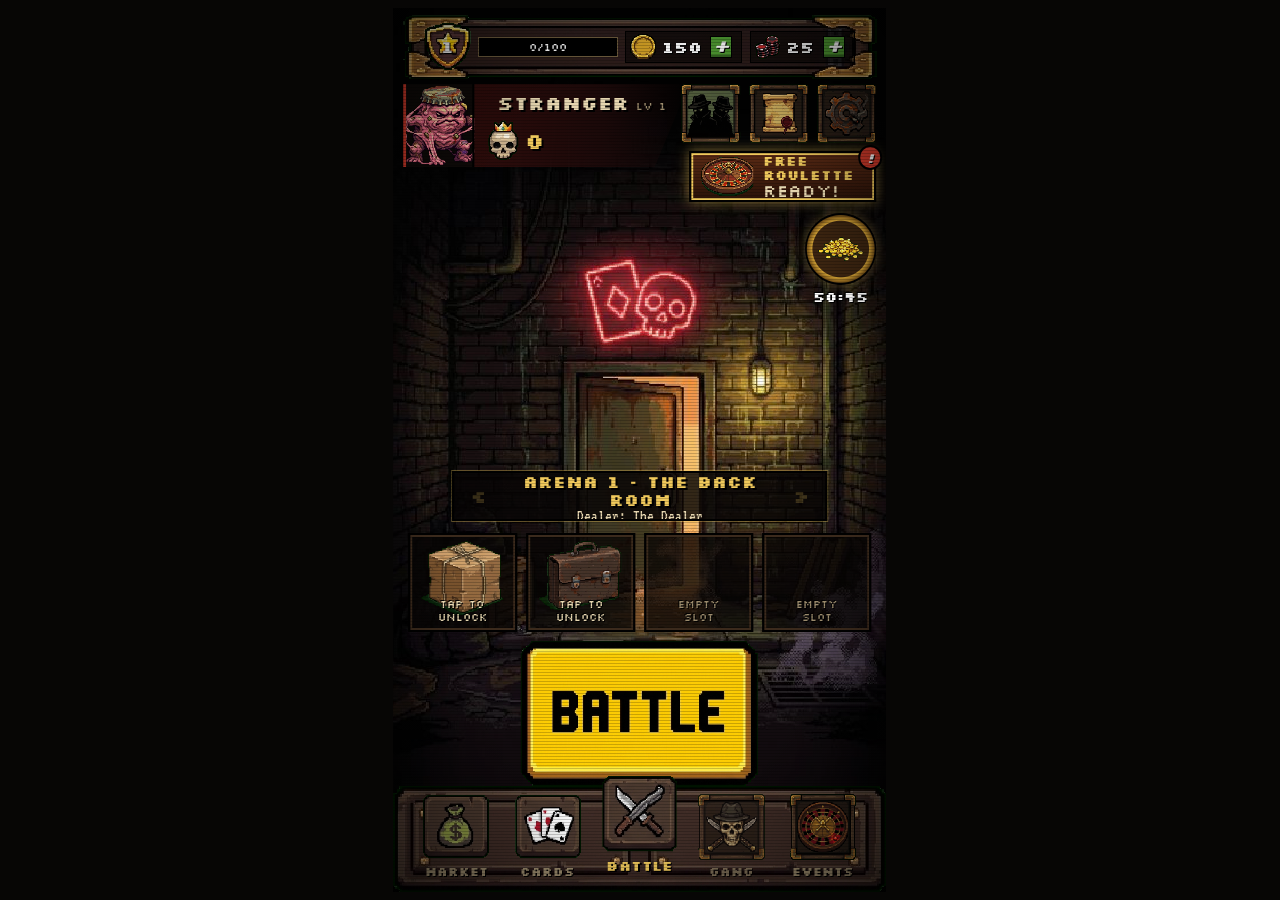
==== commit 0ad22727: "Dirty Deal: swipe up on a card for its info, hold a table card, no more info box Co-Authored-By: Cla" ====
--- a/dirtydeal/index.html
+++ b/dirtydeal/index.html
@@ -55,7 +55,7 @@
 #dealerWrap{left:50%;top:12.6%;height:23.8%;translate:-50% 0;z-index:1}
 #dealer{display:block;height:100%;transition:transform .2s steps(3)}
 #dealer.bump{transform:translateY(-3%)}
-#info{opacity:0;pointer-events:none;transition:opacity .25s;left:4%;top:5.6%;width:92%;height:8.6%;background:rgba(8,6,5,.78);border:2px solid #000;box-shadow:0 0 0 1px rgba(230,214,176,.25);
+#info{display:none!important;opacity:0;pointer-events:none;transition:opacity .25s;left:4%;top:5.6%;width:92%;height:8.6%;background:rgba(8,6,5,.78);border:2px solid #000;box-shadow:0 0 0 1px rgba(230,214,176,.25);
   padding:1.2cqw 2cqw;font-size:3.4cqw;line-height:1;overflow:hidden;z-index:2}
 #logline{display:none;font-family:var(--display);font-size:2.5cqw;letter-spacing:.06em;color:var(--bulb);font-weight:700;margin-bottom:.8cqw;text-shadow:0 0 6px rgba(240,201,92,.45)}
 #info strong{color:var(--paper);font-weight:400;font-family:var(--display);font-size:2.4cqw;letter-spacing:.04em;display:block}
@@ -99,6 +99,18 @@
 .stage.low #lowhp{animation:lowp 1.1s ease-in-out infinite}
 @keyframes lowp{0%,100%{opacity:.35}35%{opacity:1}}
 .stage.low #glow{filter:brightness(.6)}
+#hand{touch-action:none}
+#cinfo{position:absolute;left:0;right:0;bottom:0;height:46%;z-index:30;background:linear-gradient(transparent,rgba(5,4,3,.92) 14%,#0b0907);display:flex;flex-direction:column;justify-content:flex-end;padding:0 4% 3%;touch-action:none}
+#cinfo .cib{display:flex;gap:4cqw;align-items:flex-end;background:#1a120c;border:3px solid #000;box-shadow:0 0 0 2px #6b5a3c,0 -10px 30px rgba(0,0,0,.6);padding:3cqw}
+#cinfo .cic{width:38%;flex:none}#cinfo .cic .cd{height:auto;width:100%}
+#cinfo .cit{flex:1;min-width:0;align-self:stretch;display:flex;flex-direction:column;gap:1.6cqw}
+#cinfo .cit h4{margin:0;font-family:var(--display);font-weight:700;font-size:4.4cqw;color:var(--bulb);text-shadow:2px 2px 0 #000;line-height:1.05}
+#cinfo .cit .rl{font-family:var(--display);font-size:2.6cqw;color:var(--muted)}
+#cinfo .cit p{margin:0;font-size:4.4cqw;line-height:1.05;color:var(--paper)}
+#cinfo .st2{display:flex;gap:2cqw;margin-top:auto}
+#cinfo .st2 span{flex:1;text-align:center;font-family:var(--display);font-weight:700;font-size:3.2cqw;padding:1.4cqw 0;background:#0e0a08;border:1px solid #000}
+#cinfo .cih{text-align:center;font-family:var(--display);font-size:2.4cqw;color:var(--muted);margin-top:1.6cqw}
+.hcard .swh{position:absolute;left:50%;top:-3.2cqw;translate:-50% 0;font-size:3cqw;color:var(--bulb);opacity:.6;animation:hop 1.4s ease-in-out infinite;pointer-events:none}
 /* atmosphere */
 #glow{left:22.1%;top:13.8%;width:120cqw;height:120cqw;translate:-50% -50%;pointer-events:none;mix-blend-mode:screen;
   background:radial-gradient(circle,rgba(255,226,140,.55) 0 2.5%,rgba(255,200,100,.22) 9%,rgba(255,180,80,.08) 30%,transparent 60%);animation:bulb 5.3s infinite steps(1)}
@@ -500,6 +512,7 @@
     <div id="toast"></div>
   </div>
 
+  <div id="cinfo" hidden><div class="cib"><div class="cic" id="ciCard"></div><div class="cit" id="ciText"></div></div><div class="cih">SWIPE DOWN TO CLOSE</div></div>
   <div class="screen" id="pauseScr" hidden><div class="box" id="pauseBox"></div></div>
   <div class="screen" id="endScreen" hidden>
     <div class="abs" id="endT">YOU WIN</div>
@@ -1020,7 +1033,7 @@
   S.hand.forEach((hc,k)=>{
     const el=document.createElement('div');el.className='hcard';el.tabIndex=0;el.setAttribute('role','button');el.setAttribute('aria-label',C[hc.id].f);
     if(hc.used)el.classList.add('used');if(S.sel===k)el.classList.add('sel');if(C[hc.id].cost>S.coins[0])el.classList.add('poor');
-    el.innerHTML=cardHTML(hc.id);el.onclick=()=>tapHand(k);h.appendChild(el);
+    el.innerHTML=cardHTML(hc.id)+(S.round===1&&k===0&&!P.swiped?'<span class="swh">▲</span>':'');el.onclick=()=>tapHand(k);h.appendChild(el);
   });
   for(const s of[0,1]){const e=s?$('ehp'):$('php');e.querySelector('i').style.width=`calc(89% * ${Math.max(0,S.hp[s])/START_HP})`;e.querySelector('b').textContent=`${Math.max(0,S.hp[s])} HP`}
   $('coinN').textContent=S.coins[0];
@@ -1035,6 +1048,28 @@
 const cardOf=(s,i)=>slotEl(s,i).firstElementChild;
 
 /* ---------- input ---------- */
+/* card info panel: swipe up on a hand card, swipe down to close, hold a table card */
+function showInfo(id,inst){if(!P.swiped){P.swiped=true;saveP()}
+  const d=C[id],l=inst?inst.lvl:P.cards[id]?P.cards[id].l:1,st=statsFor(id,l);
+  $('ciCard').innerHTML=cardHTML(id,inst||null,l);
+  const atk=inst?inst.atk:(d.dice?'1–6':d.slot?'1–9':st.atk),hp=inst?inst.hp:(d.slot?'1–9':st.hp);
+  $('ciText').innerHTML=`<h4>${d.f}</h4><div class="rl">${d.role.toUpperCase()} · COST ${d.cost}${d.token?'':' · LEVEL '+l}</div><p>${d.t}</p>${d.spell?'':`<div class="st2"><span style="color:var(--atk)">ATK ${atk}</span><span style="color:var(--hp)">SHIELD ${hp}</span></div>`}`;
+  const c=$('cinfo');if(c.hidden){c.hidden=false;c.animate([{transform:'translateY(100%)'},{transform:'none'}],{duration:260,easing:'cubic-bezier(.2,.9,.3,1)'})}
+}
+function hideInfo(){const c=$('cinfo');if(c.hidden)return;c.animate([{transform:'none'},{transform:'translateY(100%)'}],{duration:200,easing:'ease-in'}).finished.then(()=>c.hidden=true).catch(()=>c.hidden=true)}
+let swY=null,swK=-1,swUsed=false;
+$('hand').addEventListener('pointerdown',e=>{const h=e.target.closest('.hcard');swY=e.clientY;swK=h?[...$('hand').children].indexOf(h):-1;swUsed=false},{passive:true});
+addEventListener('pointerup',e=>{if(swY==null)return;const dy=e.clientY-swY;swY=null;
+  if(dy<-28&&swK>=0&&S.hand[swK]){swUsed=true;showInfo(S.hand[swK].id)}else if(dy>28){swUsed=true;hideInfo()}},{passive:true});
+$('hand').addEventListener('click',e=>{if(swUsed){e.stopPropagation();e.preventDefault();swUsed=false}},true);
+(function(){let y=null;const c=$('cinfo');
+  c.addEventListener('pointerdown',e=>{y=e.clientY});
+  addEventListener('pointerup',e=>{if(y==null)return;const dy=e.clientY-y;y=null;if(dy>20||Math.abs(dy)<8)hideInfo()})})();
+(function(){let t=null,held=false;
+  for(const s of[0,1])for(let i=0;i<3;i++){const el=slotEl(s,i);
+    el.addEventListener('pointerdown',()=>{held=false;clearTimeout(t);t=setTimeout(()=>{const c=S&&S.board[s][i];if(c&&!c.hidden&&!c.landing){held=true;showInfo(c.id,c)}},380)});
+    ['pointerup','pointerleave','pointercancel'].forEach(ev=>el.addEventListener(ev,()=>clearTimeout(t)));
+    el.addEventListener('click',e=>{if(held){e.stopPropagation();held=false}},true)}})();
 function tapHand(k){
   if(S.phase!=='plan'||S.hand[k].used)return;
   S.sel=S.sel===k?null:k;const id=S.hand[k].id;
@@ -1054,7 +1089,7 @@
   setInfo(`<strong>PLACED FACE DOWN</strong>${d.f}. Tap it to take it back.`);render();
   S.busy=(S.busy||0)+1;fly(from,slotEl(0,i),cardHTML(hc.id),BACK,680,true).then(()=>{inst.landing=false;S.busy--;render();landFx(0,i)});
 }
-$('fight').onclick=()=>{if(S&&S.phase==='plan'&&!S.busy)battle()};
+$('fight').onclick=()=>{if(S&&S.phase==='plan'&&!S.busy){hideInfo();battle()}};
 
 /* ---------- motion ---------- */
 function stageRect(el){const s=$('stage').getBoundingClientRect(),r=el.getBoundingClientRect();return{x:r.left-s.left,y:r.top-s.top,w:r.width,h:r.height}}
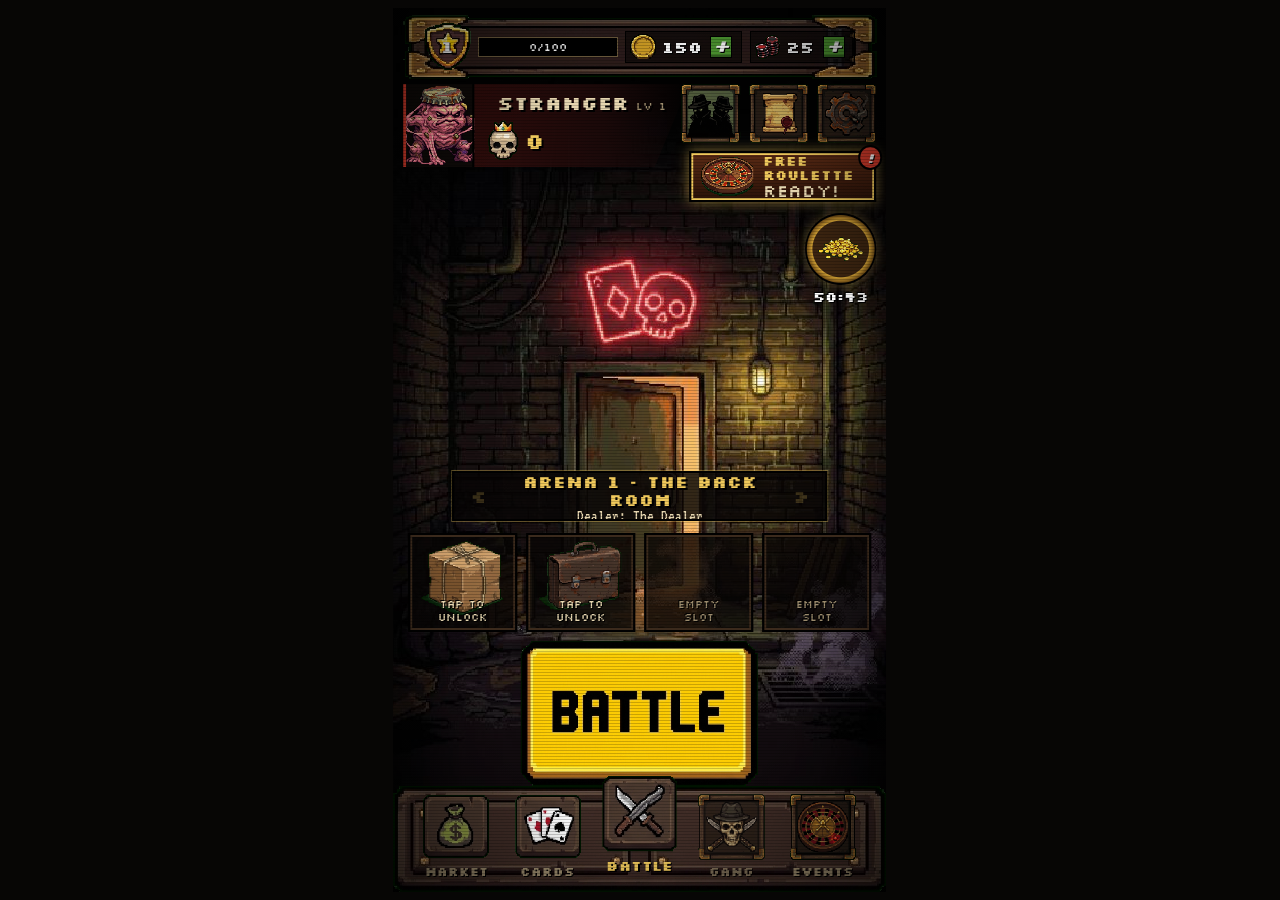
==== commit 5e910a75: "Dirty Deal: new Debt Cellar and Private Ward arenas, bigger rat Co-Authored-By: Claude Opus 5.5 <nor" ====
--- a/dirtydeal/index.html
+++ b/dirtydeal/index.html
@@ -84,6 +84,15 @@
 .lamp img{width:100%;height:100%;object-fit:contain;object-position:50% 0;image-rendering:pixelated;display:block}
 .lamp i{position:absolute;left:50%;top:80%;width:520%;aspect-ratio:1;translate:-50% -50%;background:radial-gradient(circle,rgba(255,220,140,.5),rgba(255,190,100,.14) 30%,transparent 62%);mix-blend-mode:screen;animation:bulb 5.3s infinite steps(1)}
 @keyframes lampsw{from{rotate:-7deg}to{rotate:6deg}}
+.tube{width:42%;height:7%;translate:-50% -50%;background:radial-gradient(ellipse,rgba(220,255,235,.6),rgba(180,240,210,.2) 40%,transparent 70%);mix-blend-mode:screen;animation:tube 4.3s infinite steps(1)}
+@keyframes tube{0%{opacity:1}12%{opacity:.4}13%{opacity:1}41%{opacity:.15}42%{opacity:.9}43%{opacity:.1}45%{opacity:1}77%{opacity:.6}78%{opacity:1}}
+.shade{width:14%;height:20%;translate:-50% -50%;background:radial-gradient(ellipse,rgba(0,0,0,.75),transparent 65%);animation:shade 7s ease-in-out infinite}
+@keyframes shade{0%,100%{transform:translate(0,0);opacity:.4}30%{transform:translate(-8%,4%);opacity:.9}60%{transform:translate(6%,-3%);opacity:.6}}
+.ecg{width:10.6%;height:3.2%;overflow:hidden;background:rgba(0,40,10,.35)}
+.ecg svg{width:200%;height:100%;display:block;animation:ecg 1.6s linear infinite;filter:drop-shadow(0 0 2px #7dff9a)}
+@keyframes ecg{from{transform:translateX(0)}to{transform:translateX(-50%)}}
+.winrain{width:20%;height:17.8%;opacity:.45;background:repeating-linear-gradient(100deg,transparent 0 7px,rgba(190,210,235,.4) 7px 8px,transparent 8px 19px);background-size:100% 40px;animation:rain .4s linear infinite}
+.winflash{width:20%;height:17.8%;background:rgba(220,230,255,.85);mix-blend-mode:screen;opacity:0;animation:bolt 11s infinite steps(1)}
 .eyes{width:1.8%;height:.5%;display:flex;justify-content:space-between;animation:eyes 7s infinite steps(1)}
 .eyes::before,.eyes::after{content:"";width:28%;height:100%;background:#ff3020;box-shadow:0 0 4px 1px rgba(255,40,20,.8)}
 @keyframes eyes{0%{opacity:1}31%{opacity:0}33%{opacity:1}60%{opacity:1}61%{opacity:0}80%{opacity:0}81%{opacity:1}}
@@ -133,9 +142,9 @@
 .r0.c0{left:var(--r0a)}.r0.c1{left:var(--r0b)}.r0.c2{left:var(--r0c)}
 .stage:not(.a1) .smoke{display:none}
 #rain,#bolt{position:absolute;inset:0;pointer-events:none;display:none}
-.a3 #rain{display:block;z-index:3;opacity:.5;background:repeating-linear-gradient(105deg,transparent 0 9px,rgba(190,210,235,.35) 9px 10px,transparent 10px 23px);background-size:100% 46px;animation:rain .35s linear infinite}
+.a3 #rain{display:none;z-index:3;opacity:.5;background:repeating-linear-gradient(105deg,transparent 0 9px,rgba(190,210,235,.35) 9px 10px,transparent 10px 23px);background-size:100% 46px;animation:rain .35s linear infinite}
 @keyframes rain{to{background-position:-12px 46px}}
-.a3 #bolt{display:block;z-index:4;background:rgba(220,230,255,.9);mix-blend-mode:screen;opacity:0;animation:bolt 9s infinite steps(1)}
+.a3 #bolt{display:block;z-index:4;background:rgba(200,255,225,.55);mix-blend-mode:screen;opacity:0;animation:bolt 9s infinite steps(1)}
 @keyframes bolt{0%{opacity:0}61%{opacity:.55}62%{opacity:0}63%{opacity:.35}64%{opacity:0}}
 #bolt.now{animation:boltnow .5s steps(1)}
 @keyframes boltnow{0%{opacity:.9}20%{opacity:0}40%{opacity:.7}60%{opacity:0}}
@@ -606,8 +615,8 @@
 const ARENAS=[
  {t:0,n:'THE BACK ROOM',who:'The Dealer',pre:'dealer',bg:'table.jpg',tw:'',g:{tilt:38,shift:0,r1w:18,r1t:35,r1:[20.8,41,61.2],r0w:21.5,r0t:47.5,r0:[13.9,39.25,64.6],dt:12.6,dh:23.8,gl:[22.1,13.8]}},
  {t:100,n:'THE DRAIN',who:'The Croc',pre:'d2_',bg:'table2.jpg',tw:'Poison lasts 1 turn longer down here.',g:{tilt:38,shift:0,r1w:18,r1t:35,r1:[20.8,41,61.2],r0w:21.5,r0t:47.5,r0:[13.9,39.25,64.6],dt:12.4,dh:23.8,gl:[14,24]}},
- {t:250,n:'THE ROOFTOP',who:'The Collector',pre:'d3_',bg:'table3.jpg',tw:'Lightning may strike a random card for 3.',g:{tilt:52,shift:-4.8,r1w:15.5,r1t:42.37,r1:[25.58,42.81,60.03],r0w:19,r0t:50.08,r0:[19.72,41.56,63.41],dt:25.8,dh:18.4,gl:[15,16.3]}},
- {t:500,n:'THE VAULT',who:'The Owner',pre:'d4_',bg:'table4.jpg',tw:"The Owner's cards start with +1 shield.",g:{tilt:38,shift:0,r1w:18,r1t:35.23,r1:[21,41.77,62.54],r0w:21.5,r0t:47.78,r0:[13.23,39.61,65.98],dt:14.4,dh:21.2,gl:[22.8,14.2]}}];
+ {t:250,n:'THE DEBT CELLAR',who:'The Collector',pre:'d3_',bg:'table3.jpg',tw:'The light shorts out: a random card may take 3.',g:{tilt:38,shift:0,r1w:18,r1t:35,r1:[20.8,41,61.2],r0w:21.5,r0t:47.5,r0:[13.9,39.25,64.6],dt:11.6,dh:24.6,gl:[50,8]}},
+ {t:500,n:'THE PRIVATE WARD',who:'The Owner',pre:'d4_',bg:'table4.jpg',tw:"The Owner's cards start with +1 shield.",g:{tilt:44,shift:0,r1w:14,r1t:39.4,r1:[27.9,43,58.1],r0w:18,r0t:50.2,r0:[21.2,41,60.8],dt:20,dh:22,gl:[51,24]}}];
 let TILT=38;
 function applyArena(k){
   const A=ARENAS[k],g=A.g,st=$('stage');
@@ -931,9 +940,9 @@
     k.push({left:(dir>0?108:-12)+'%',top:y1+'%'});
     e.animate(k,{duration:dur,easing:'linear'}).finished.then(()=>e.remove()).catch(()=>e.remove())}
   async function ratRun(){
-    const dir=Math.random()<.5?1:-1,e=el('spr',dir>0?-14:104,59.6);e.style.width='12%';e.style.position='absolute';e.style.zIndex=2;e.style.pointerEvents='none';$('stage').appendChild(e);e.style.aspectRatio='1';e.style.backgroundImage='url(assets/a_rat.png)';e.style.setProperty('--fd','.2s');
+    const dir=Math.random()<.5?1:-1,e=el('spr',dir>0?-18:104,57.2);e.style.width='17%';e.style.position='absolute';e.style.zIndex=2;e.style.pointerEvents='none';$('stage').appendChild(e);e.style.aspectRatio='1';e.style.backgroundImage='url(assets/a_rat.png)';e.style.setProperty('--fd','.2s');
     if(dir<0)e.style.transform='scaleX(-1)';
-    const X=v=>dir>0?v:90-v;let x=-14;
+    const X=v=>dir>0?v:86-v;let x=-18;
     const dash=(to,ms)=>{const a=e.animate([{left:X(x)+'%'},{left:X(to)+'%'}],{duration:ms,easing:'cubic-bezier(.3,0,.6,1)',fill:'forwards'});x=to;e.style.animationPlayState='running';return a.finished};
     const freeze=async ms=>{e.style.animationPlayState='paused';const t0=performance.now();
       while(performance.now()-t0<ms){e.style.backgroundPosition=Math.random()<.5?'33.333% 0':'0 0';e.style.rotate=(Math.random()-.5)*4+'deg';await new Promise(r=>setTimeout(r,90+Math.random()*80))}e.style.rotate='0deg'};
@@ -952,13 +961,15 @@
       const src=[[38,10,30.5],[63,10,30],[93,14,37.5],[3,20,36]];
       every(1600,()=>{const s=src[Math.floor(Math.random()*src.length)];drip(s[0],s[1],s[2],true)},1600);
       every(3200,()=>ripple(Math.random()<.5?4+Math.random()*10:86+Math.random()*10,33.5+Math.random()*4,true),2600)}
-    if(k===2){el('neonA',82.6,9.6);
-      const pud=[[10,60],[54,50.5],[80,47],[93,63],[30,92],[72,90]];
-      every(140,()=>{const p=pud[Math.floor(Math.random()*pud.length)];splash(p[0]+(Math.random()-.5)*6,p[1]+(Math.random()-.5)*2)},120);
-      every(11000,()=>runner('a_paper',10,36+Math.random()*6,30+Math.random()*12,4200,'.5s',-1,true),8000)}
-    if(k===3){el('candle',27.5,6);el('candle',13.5,9).style.animationDelay='-.8s';
+    if(k===2){el('tube',50,6.2);flies(50,7.5,2,22);
+      const cg=[[6,33],[94,32]];cg.forEach((c,n)=>{const e=el('shade',c[0],c[1]);e.style.animationDelay=(-n*2.3)+'s'});
+      every(5200,()=>{const f=$('flick');f.animate([{opacity:0},{opacity:.9},{opacity:.1},{opacity:.95},{opacity:0}],{duration:520,easing:'steps(5)'})},6000);
+      every(1900,()=>drip(37+Math.random()*30,8,30+Math.random()*4,false),1800)}
+    if(k===3){el('ecg',5.6,24.6,'<svg viewBox="0 0 100 30" preserveAspectRatio="none"><polyline points="0,18 18,18 24,18 28,6 32,27 36,18 52,18 58,15 62,18 100,18" fill="none" stroke="#7dff9a" stroke-width="2.4"/></svg>');
+      el('winrain',64,8.8);el('winflash',64,8.8);
+      el('candle',51,23.6).style.width='9%';
       every(260,mote,200);
-      every(1700,()=>{drip(16.2,25.2,30,false);setTimeout(()=>drip(24.8,25.6,30.5,false),600)},500);
+      every(1700,()=>{drip(20.6,24.8,28.5,false);setTimeout(()=>drip(29,26.4,30,false),600)},500);
       every(9000,()=>{const d=$('dealer');d.animate([{translate:'0 0'},{translate:'-1px 1px'},{translate:'1px 0'},{translate:'-1px 1px'},{translate:'0 0'}],{duration:500,iterations:2})},6000)}
   }
   return{set,_run:runner,_rat:ratRun};
@@ -1170,7 +1181,7 @@
   render();
   if(S.arena===2&&Math.random()<.5){const occ=[];for(const s of[0,1])for(let i=0;i<3;i++)if(S.board[s][i])occ.push([s,i]);
     if(occ.length){const[s,i]=occ[rnd(occ.length)],c=S.board[s][i];const b=$('bolt');b.classList.remove('now');void b.offsetWidth;b.classList.add('now');
-      c.hp-=3;render();fx(cardOf(s,i),'hit');float(slotEl(s,i),'ZAP -3','#cfe0ff');vfx(slotEl(s,i),'spark');log('LIGHTNING STRIKES!');await sleep(700);await cleanup()}}
+      c.hp-=3;render();fx(cardOf(s,i),'hit');float(slotEl(s,i),'ZAP -3','#cfe0ff');vfx(slotEl(s,i),'spark');log('THE LIGHT SHORTS OUT!');await sleep(700);await cleanup()}}
   for(let t=1;t<=3;t++){
     log(`FIGHT · TURN ${t}`);await sleep(350);
     const acted=await turn();
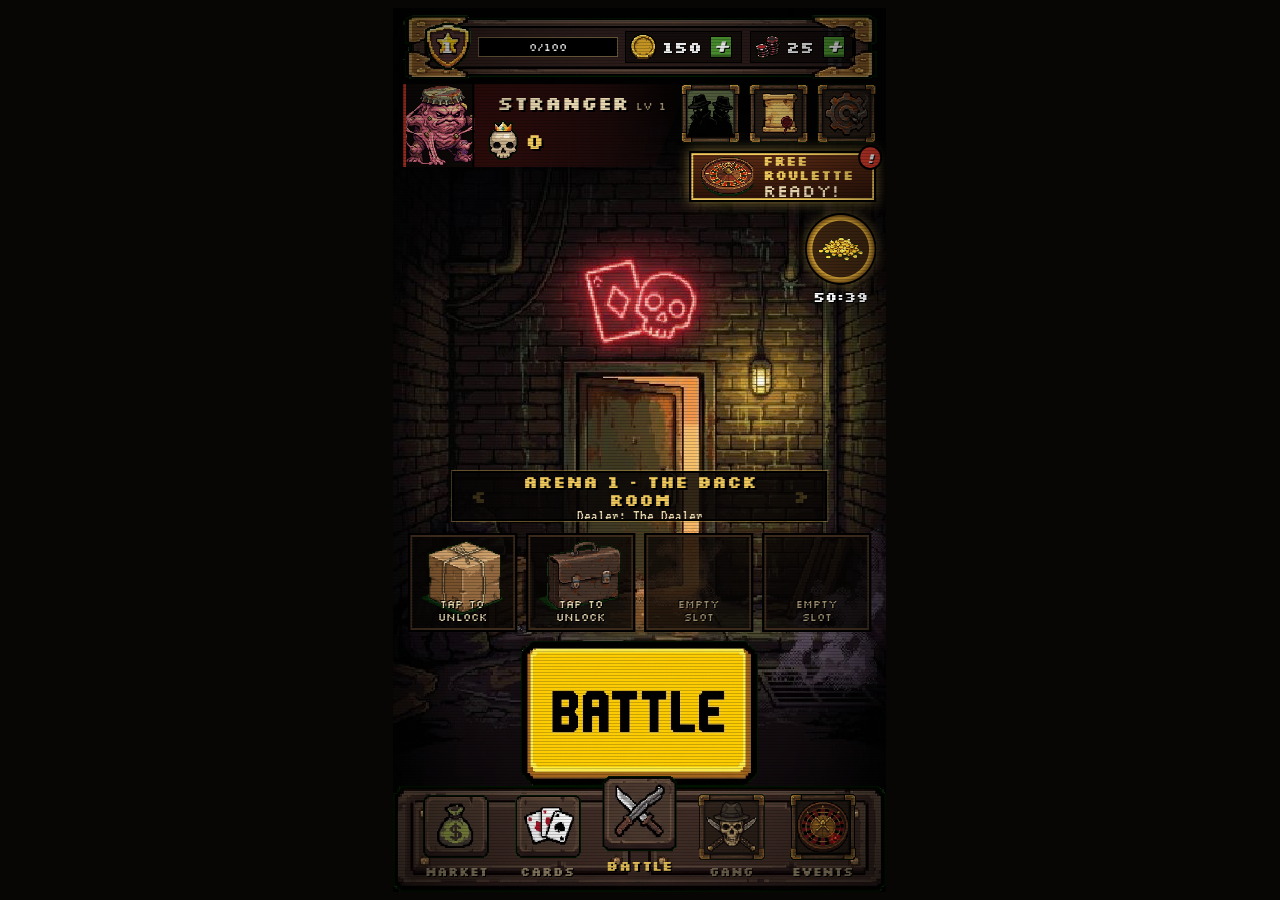
==== commit 20979e53: "Dirty Deal: Slaughterhouse and Funhouse arenas with the Butcher and the Ringmaster Co-Authored-By: C" ====
--- a/dirtydeal/index.html
+++ b/dirtydeal/index.html
@@ -93,6 +93,19 @@
 @keyframes ecg{from{transform:translateX(0)}to{transform:translateX(-50%)}}
 .winrain{width:20%;height:17.8%;opacity:.45;background:repeating-linear-gradient(100deg,transparent 0 7px,rgba(190,210,235,.4) 7px 8px,transparent 8px 19px);background-size:100% 40px;animation:rain .4s linear infinite}
 .winflash{width:20%;height:17.8%;background:rgba(220,230,255,.85);mix-blend-mode:screen;opacity:0;animation:bolt 11s infinite steps(1)}
+.dropw.blood{background:linear-gradient(rgba(120,10,8,.2),rgba(150,18,12,.95));width:.6%}
+.coldl{width:46%;aspect-ratio:1.4;translate:-50% -50%;background:radial-gradient(ellipse,rgba(210,235,255,.42),rgba(170,200,230,.12) 40%,transparent 70%);mix-blend-mode:screen;animation:tube 6.1s infinite steps(1)}
+.fog{width:130%;height:6%;translate:-50% -50%;background:radial-gradient(ellipse at 30% 50%,rgba(210,225,235,.22),transparent 60%),radial-gradient(ellipse at 75% 60%,rgba(210,225,235,.18),transparent 55%);animation:fog 14s ease-in-out infinite alternate}
+.fog.f2{animation-duration:19s;animation-direction:alternate-reverse;opacity:.7}
+@keyframes fog{from{transform:translateX(-8%)}to{transform:translateX(8%)}}
+.cbulb{width:7%;aspect-ratio:1;translate:-50% -50%;background:radial-gradient(circle,var(--c) 0 8%,color-mix(in srgb,var(--c) 35%,transparent) 20%,transparent 60%);mix-blend-mode:screen;animation:candle 1.6s infinite steps(1)}
+.cbulb.dead{animation-name:deadb}
+@keyframes deadb{0%,100%{opacity:0}46%{opacity:.9}49%{opacity:0}74%{opacity:.6}76%{opacity:0}}
+.mouth{width:26%;height:16%;translate:-50% -50%;background:radial-gradient(ellipse,rgba(0,0,0,.9),transparent 70%);opacity:.3}
+.glint{width:8%;height:24%;translate:-50% -50%;overflow:hidden}
+.glint::after{content:"";position:absolute;left:-60%;top:0;width:40%;height:100%;background:linear-gradient(100deg,transparent,rgba(255,255,255,.35),transparent);animation:glint 6s ease-in-out infinite}
+.glint.g2::after{animation-delay:-3s}
+@keyframes glint{0%,70%{left:-60%}85%{left:120%}100%{left:120%}}
 .eyes{width:1.8%;height:.5%;display:flex;justify-content:space-between;animation:eyes 7s infinite steps(1)}
 .eyes::before,.eyes::after{content:"";width:28%;height:100%;background:#ff3020;box-shadow:0 0 4px 1px rgba(255,40,20,.8)}
 @keyframes eyes{0%{opacity:1}31%{opacity:0}33%{opacity:1}60%{opacity:1}61%{opacity:0}80%{opacity:0}81%{opacity:1}}
@@ -616,7 +629,9 @@
  {t:0,n:'THE BACK ROOM',who:'The Dealer',pre:'dealer',bg:'table.jpg',tw:'',g:{tilt:38,shift:0,r1w:18,r1t:35,r1:[20.8,41,61.2],r0w:21.5,r0t:47.5,r0:[13.9,39.25,64.6],dt:12.6,dh:23.8,gl:[22.1,13.8]}},
  {t:100,n:'THE DRAIN',who:'The Croc',pre:'d2_',bg:'table2.jpg',tw:'Poison lasts 1 turn longer down here.',g:{tilt:38,shift:0,r1w:18,r1t:35,r1:[20.8,41,61.2],r0w:21.5,r0t:47.5,r0:[13.9,39.25,64.6],dt:12.4,dh:23.8,gl:[14,24]}},
  {t:250,n:'THE DEBT CELLAR',who:'The Collector',pre:'d3_',bg:'table3.jpg',tw:'The light shorts out: a random card may take 3.',g:{tilt:38,shift:0,r1w:18,r1t:35,r1:[20.8,41,61.2],r0w:21.5,r0t:47.5,r0:[13.9,39.25,64.6],dt:11.6,dh:24.6,gl:[50,8]}},
- {t:500,n:'THE PRIVATE WARD',who:'The Owner',pre:'d4_',bg:'table4.jpg',tw:"The Owner's cards start with +1 shield.",g:{tilt:44,shift:0,r1w:14,r1t:39.4,r1:[27.9,43,58.1],r0w:18,r0t:50.2,r0:[21.2,41,60.8],dt:20,dh:22,gl:[51,24]}}];
+ {t:500,n:'THE PRIVATE WARD',who:'The Owner',pre:'d4_',bg:'table4.jpg',tw:"The Owner's cards start with +1 shield.",g:{tilt:44,shift:0,r1w:14,r1t:39.4,r1:[27.9,43,58.1],r0w:18,r0t:50.2,r0:[21.2,41,60.8],dt:20,dh:22,gl:[51,24]}},
+ {t:750,n:'THE SLAUGHTERHOUSE',who:'The Butcher',pre:'d5_',bg:'table5.jpg',tw:'Every card that dies deals 1 damage to its owner.',g:{tilt:38,shift:0,r1w:18,r1t:35,r1:[20.8,41,61.2],r0w:21.5,r0t:47.5,r0:[13.9,39.25,64.6],dt:10.6,dh:26,gl:[50,7]}},
+ {t:1000,n:'THE FUNHOUSE',who:'The Ringmaster',pre:'d6_',bg:'table6.jpg',tw:'Your cards get shuffled into random slots every round.',g:{tilt:38,shift:0,r1w:18,r1t:35,r1:[20.8,41,61.2],r0w:21.5,r0t:47.5,r0:[13.9,39.25,64.6],dt:11.2,dh:25.4,gl:[50,6]}}];
 let TILT=38;
 function applyArena(k){
   const A=ARENAS[k],g=A.g,st=$('stage');
@@ -929,7 +944,7 @@
   const el=(cls,x,y,html)=>{const e=document.createElement('div');e.className=cls;e.style.left=x+'%';e.style.top=y+'%';if(html)e.innerHTML=html;box().appendChild(e);return e};
   const flies=(x,y,n,r,parent)=>{const o=document.createElement('div');o.className='orb';o.style.left=x+'%';o.style.top=y+'%';o.style.position='absolute';
     for(let i=0;i<n;i++){const f=document.createElement('i');f.style.setProperty('--d',(1.1+i*.37)+'s');f.style.setProperty('--r',(r+i*5)+'px');f.style.animationDelay=(-i*.4)+'s';o.appendChild(f)}(parent||box()).appendChild(o);return o};
-  function drip(x,y0,y1,rip){const d=el('dropw',x,y0);d.animate([{top:y0+'%',opacity:.2},{top:y0+'%',opacity:1,offset:.25},{top:y1+'%',opacity:1}],{duration:900,easing:'cubic-bezier(.6,0,1,1)'}).finished.then(()=>{d.remove();if(rip)ripple(x,y1+.4)}).catch(()=>d.remove())}
+  function drip(x,y0,y1,rip,cls){const d=el('dropw'+(cls?' '+cls:''),x,y0);d.animate([{top:y0+'%',opacity:.2},{top:y0+'%',opacity:1,offset:.25},{top:y1+'%',opacity:1}],{duration:900,easing:'cubic-bezier(.6,0,1,1)'}).finished.then(()=>{d.remove();if(rip)ripple(x,y1+.4)}).catch(()=>d.remove())}
   function ripple(x,y,big){const r=el('rip',x,y);if(big)r.style.width='9%';r.animate([{scale:'.15',opacity:1},{scale:'1',opacity:0}],{duration:1300,easing:'ease-out'}).finished.then(()=>r.remove()).catch(()=>r.remove())}
   function splash(x,y){const r=el('splash',x,y);r.animate([{scale:'.2',opacity:1},{scale:'1',opacity:0}],{duration:420,easing:'ease-out'}).finished.then(()=>r.remove()).catch(()=>r.remove())}
   function mote(){const x=8+Math.random()*50,y=4+Math.random()*34,m=el('mote',x,y);const dx=(Math.random()-.5)*4,dy=-1-Math.random()*3;
@@ -971,6 +986,14 @@
       every(260,mote,200);
       every(1700,()=>{drip(20.6,24.8,28.5,false);setTimeout(()=>drip(29,26.4,30,false),600)},500);
       every(9000,()=>{const d=$('dealer');d.animate([{translate:'0 0'},{translate:'-1px 1px'},{translate:'1px 0'},{translate:'-1px 1px'},{translate:'0 0'}],{duration:500,iterations:2})},6000)}
+    if(k===4){el('coldl',50,6.6);el('fog',50,33.5);el('fog f2',50,31.5);
+      const hooks=[5,10,15,20,25,75,80,85,90,95];
+      every(1500,()=>{const x=hooks[Math.floor(Math.random()*hooks.length)]+(Math.random()-.5)*2;drip(x,33+Math.random()*3,38.5,false,'blood')},1300);
+      every(6200,()=>{const f=$('flick');f.animate([{opacity:0},{opacity:.85},{opacity:.05},{opacity:.7},{opacity:0}],{duration:460,easing:'steps(5)'})},5000)}
+    if(k===5){const B=[[12.4,6.7,'#ff4030'],[23,5.2,'#ffd040'],[30.6,6.4,'#60ff60'],[37.8,4,'#ffd040'],[43.9,2.2,'#ff4030'],[64.5,6.1,'#ffd040'],[71,4.4,'#ff4030'],[76.8,9.1,'#60ff60'],[84.6,8.6,'#ffd040'],[91.8,10.2,'#ff4030']];
+      B.forEach((b,n)=>{const e=el('cbulb',b[0],b[1]);e.style.setProperty('--c',b[2]);e.style.animationDuration=(1.3+((n*7)%5)*.45)+'s';e.style.animationDelay=(-n*.37)+'s';if(n%4===1)e.classList.add('dead')});
+      el('mouth',50,24.5);el('glint',5,27);el('glint g2',95.5,27);
+      every(7000,()=>{const m=box().querySelector('.mouth');if(m)m.animate([{opacity:.3},{opacity:.95},{opacity:.3}],{duration:1800,easing:'ease-in-out'})},5000)}
   }
   return{set,_run:runner,_rat:ratRun};
 })();
@@ -1169,6 +1192,7 @@
   render();log('THE CROUPIER FLIPS…');await sleep(250);
   await flipAll();
   await sleep(300);
+  if(S.arena===5&&S.board[0].filter(Boolean).length>1){log('THE RINGMASTER SHUFFLES YOUR CARDS');for(let j=0;j<3;j++)vfx(slotEl(0,j),'honk');await sleep(350);S.board[0]=shuffle(S.board[0]);render();for(let j=0;j<3;j++)if(S.board[0][j])fx(cardOf(0,j),'flip');mood(1,900);await sleep(600)}
   for(const s of[0,1])for(let i=0;i<3;i++){const c=S.board[s][i];if(c&&C[c.id].spell){S.board[s][i]=null;render();await cast(c,s)}}
   for(const s of[0,1])for(let i=0;i<3;i++){
     const c=S.board[s][i];if(!c||!c.fresh)continue;
@@ -1273,6 +1297,7 @@
     const d=C[c.id];
     if(d.revive&&!c.revived){c.revived=true;c.hp=1;c.poison=0;any=true;float(slotEl(s,i),'SHE\'S BACK','#e6d6b0');continue}
     any=true;fx(cardOf(s,i),'die');vfx(slotEl(s,i),'shatter');
+    if(S.arena===4&&!d.token){S.hp[s]-=1;float(s?$('ehp'):$('php'),'-1 BLOOD','#c43a2a')}
     if(c.id==='clown')honk.push(s);
     if(d.bomb)bombs.push([1-s,i,d.bomb]);
     if(d.payout){S.bonus[s]+=3;float(s?$('ehp'):$('php'),'+3 COINS','#f0c95c')}
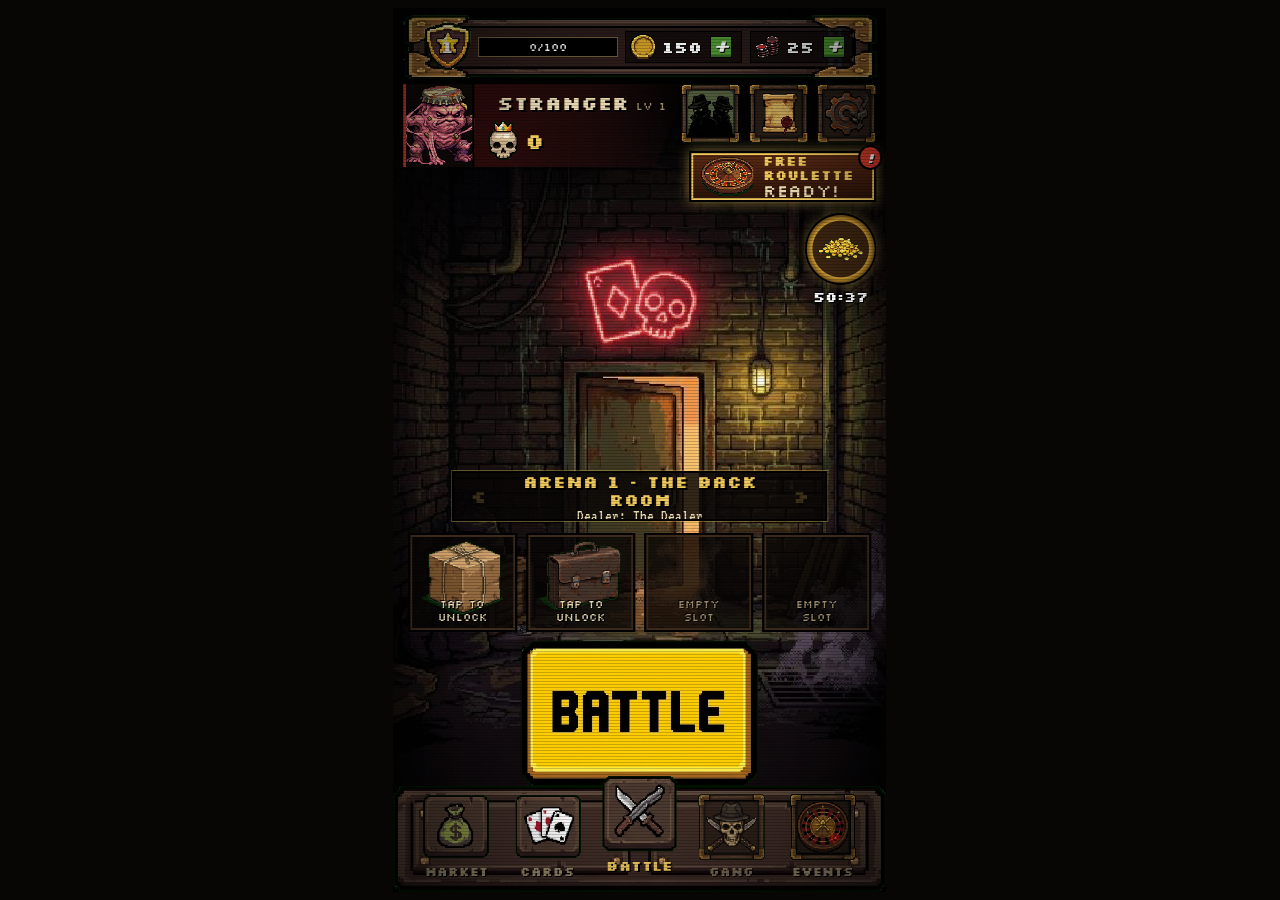
==== commit 77d523ff: "Dirty Deal: 10 new cards, full balance pass from 200k simulated matches, dealer level follows your d" ====
--- a/dirtydeal/index.html
+++ b/dirtydeal/index.html
@@ -547,31 +547,41 @@
 
 <script>
 const C={
-  gremlin:{n:'Gum Gremlin',f:'Gum Wad Gremlin',cost:1,atk:1,hp:2,role:'Pest',stick:1,t:'Sticky. Whatever it hits skips its next attack.'},
-  pigeon:{n:'Pigeon Lawyer',f:'Pigeon Lawyer',cost:2,atk:2,hp:2,role:'Thief',thief:1,t:'Every hit steals 1 coin for your next round.'},
-  fingers:{n:'Jar Fingers',f:'Fingers in a Jar',cost:2,atk:1,hp:4,role:'Multi',multi:3,t:'Pokes 3 times a turn. Useless against armor.'},
+  gremlin:{n:'Gum Gremlin',f:'Gum Wad Gremlin',cost:1,atk:1,hp:1,role:'Pest',stick:1,t:'Sticky. Whatever it hits skips its next attack.'},
+  pigeon:{n:'Pigeon Lawyer',f:'Pigeon Lawyer',cost:2,atk:1,hp:3,role:'Thief',thief:1,t:'Every hit steals 1 coin for your next round.'},
+  fingers:{n:'Jar Fingers',f:'Fingers in a Jar',cost:3,atk:1,hp:2,role:'Multi',multi:3,t:'Pokes 3 times a turn. Weak against armor.'},
   ratking:{n:'Rat King',f:'Rat King of Chips',cost:3,atk:1,hp:3,role:'Swarm',t:'On reveal: fills all your empty slots with 1/1 rats.'},
-  sandwich:{n:'Sandwich Knight',f:'Moldy Sandwich Knight',cost:3,atk:1,hp:4,role:'Poison',poison:2,t:'Hits poison: 2 damage next turn, then 1. Ignores armor.'},
-  clown:{n:'Melted Clown',f:'Melted Clown',cost:3,atk:1,hp:3,role:'Splash',splash:1,t:'Hits ALL enemy cards. On death: HONK, enemy cards swap slots.'},
-  grandma:{n:'Shotgun Granny',f:'Grandma with a Shotgun',cost:4,atk:5,hp:3,role:'Bruiser',t:'One huge shot. Wasted on tiny stuff like rats.'},
+  sandwich:{n:'Sandwich Knight',f:'Moldy Sandwich Knight',cost:3,atk:1,hp:3,role:'Poison',poison:2,t:'Hits poison: 2 damage next turn, then 1. Ignores armor.'},
+  clown:{n:'Melted Clown',f:'Melted Clown',cost:3,atk:1,hp:4,role:'Splash',splash:1,t:'Hits ALL enemy cards. On death: HONK, enemy cards swap slots.'},
+  grandma:{n:'Shotgun Granny',f:'Grandma with a Shotgun',cost:4,atk:4,hp:2,role:'Bruiser',t:'One huge shot. Wasted on tiny stuff like rats.'},
   toilet:{n:'Toilet Mimic',f:'Toilet Mimic',cost:4,atk:1,hp:7,role:'Tank',armor:1,t:'Armor 1: every hit deals 1 less. Poison gets through.'},
-  dice:{n:'Uncle Dice',f:'Sweaty Uncle Dice',cost:2,atk:0,hp:3,role:'Luck',dice:1,t:'On reveal: rolls a die. Attack = the roll (1 to 6).'},
-  blackhole:{n:'Black Hole',f:'Black Hole',cost:4,spell:1,role:'Spell',t:'On reveal: swallows BOTH middle cards. Yours too.'},
+  dice:{n:'Uncle Dice',f:'Sweaty Uncle Dice',cost:4,atk:0,hp:3,role:'Luck',dice:1,t:'On reveal: rolls a die. Attack = the roll (1 to 6).'},
+  blackhole:{n:'Black Hole',f:'Black Hole',cost:1,spell:1,role:'Spell',t:'On reveal: swallows BOTH middle cards. Yours too.'},
   rat:{n:'Rat',f:'Rat',cost:0,atk:1,hp:1,role:'Token',token:1,t:'A rat. It bites.'},
   golem:{n:'Slot Golem',f:'Slot Machine Golem',cost:6,atk:0,hp:0,role:'Legend',slot:1,leg:1,u:1,t:'On reveal: pulls its own lever. Attack and shield each roll 1 to 9.'},
-  coinflip:{n:'Coin Flip',f:'Coin Flip',cost:2,spell:1,role:'Spell',u:1,t:'Flips a coin for each of your cards: heads +2 attack, tails -1 shield.'},
-  gator:{n:'Gator Busboy',f:'Sewer Gator Busboy',cost:4,atk:3,hp:4,role:'Eater',eat:1,u:1,t:'When it kills a card it eats it, gaining half of that card\'s shield.'},
-  roach:{n:'Roach Bride',f:'Cockroach Bride',cost:1,atk:1,hp:1,role:'Undying',revive:1,u:1,t:'Comes back once, with 1 shield, after dying.'},
+  coinflip:{n:'Coin Flip',f:'Coin Flip',cost:1,spell:1,role:'Spell',u:1,t:'Flips a coin for each of your cards: heads +2 attack, tails -1 shield.'},
+  gator:{n:'Gator Busboy',f:'Sewer Gator Busboy',cost:4,atk:2,hp:4,role:'Eater',eat:1,u:1,t:'When it kills a card it eats it, gaining half of that card\'s shield.'},
+  roach:{n:'Roach Bride',f:'Cockroach Bride',cost:2,atk:1,hp:1,role:'Undying',revive:1,u:1,t:'Comes back once, with 1 shield, after dying.'},
   leech:{n:'Leech Clerk',f:'Leech Accountant',cost:2,atk:1,hp:3,role:'Drain',drain:1,u:1,t:'Heals your HP by the damage it deals.'},
-  jukebox:{n:'Jukebox',f:'Rotten Jukebox',cost:3,atk:0,hp:5,role:'Support',juke:1,u:1,t:'Each turn plays a cursed song: a random ally gets +1 attack.'},
-  smell:{n:'Bad Smell',f:'Bad Smell',cost:1,spell:1,role:'Spell',u:2,t:'On reveal: the enemy cards stumble into random slots.'},
-  vending:{n:'Vending Beast',f:'Broken Vending Machine',cost:4,atk:3,hp:4,role:'Payout',payout:1,u:2,t:'When destroyed, spits out 3 coins for your next round.'},
+  jukebox:{n:'Jukebox',f:'Rotten Jukebox',cost:3,atk:0,hp:4,role:'Support',juke:1,u:1,t:'Each turn plays a cursed song: a random ally gets +1 attack.'},
+  smell:{n:'Bad Smell',f:'Bad Smell',cost:1,spell:1,role:'Spell',u:2,t:'On reveal: the enemy cards stumble into random slots and gag: they skip their next attack.'},
+  vending:{n:'Vending Beast',f:'Broken Vending Machine',cost:4,atk:2,hp:4,role:'Payout',payout:1,u:2,t:'When destroyed, spits out 3 coins for your next round.'},
   karaoke:{n:'Karaoke Ghoul',f:'Karaoke Ghoul',cost:4,atk:2,hp:3,role:'Splash',splash:1,scream:1,u:2,t:'Screams at ALL enemy cards. Also deals 1 to its own neighbors.'},
-  bellhop:{n:'Bomb Bellhop',f:'Bomb Bellhop',cost:3,atk:1,hp:2,role:'Bomb',bomb:3,u:2,t:'On death: explodes for 3 damage on the card in front.'},
-  mannequin:{n:'Mannequin',f:'Pawnshop Mannequin',cost:3,atk:0,hp:6,role:'Guard',guard:1,u:2,t:'Its neighbors take 1 less damage from every hit.'},
-  mafioso:{n:'Mafioso',f:'Mustache Mafioso',cost:5,atk:4,hp:5,role:'Fast',fast:1,u:3,t:'Fast: shoots before everyone else each turn.'},
+  bellhop:{n:'Bomb Bellhop',f:'Bomb Bellhop',cost:3,atk:2,hp:2,role:'Bomb',bomb:3,u:2,t:'On death: explodes for 3 damage on the card in front.'},
+  mannequin:{n:'Mannequin',f:'Pawnshop Mannequin',cost:3,atk:1,hp:6,role:'Guard',guard:1,u:2,t:'Its neighbors take 1 less damage from every hit.'},
+  mafioso:{n:'Mafioso',f:'Mustache Mafioso',cost:5,atk:3,hp:4,role:'Fast',fast:1,u:3,t:'Fast: shoots before everyone else each turn.'},
   rabbit:{n:"Rabbit's Foot",f:"Lucky Rabbit's Foot",cost:2,spell:1,role:'Spell',u:3,t:'A random card of yours gets +2/+2. One time in four, it dies instead.'},
-  lastcall:{n:'Last Call',f:'Last Call',cost:3,spell:1,role:'Spell',u:3,t:'Every card on the table takes 2 damage. Armor does not help.'}
+  lastcall:{n:'Last Call',f:'Last Call',cost:2,spell:1,role:'Spell',u:3,t:'Every enemy card takes 2 damage, yours take 1. Armor does not help.'},
+  toenail:{n:'Toenail Hoarder',f:'Toenail Hoarder',cost:3,atk:1,hp:5,role:'Hoarder',hoard:1,u:4,t:'Every time any card dies, he pockets a toenail: +1 shield.'},
+  molar:{n:'Rotten Molar',f:'Rotten Molar',cost:3,atk:1,hp:3,role:'Rot',rot:2,u:4,t:'Whatever hits it gets poisoned (2). Armor does not help.'},
+  mattress:{n:'Motel Mattress',f:'Motel Mattress',cost:2,atk:1,hp:3,role:'Tank',absorb:1,u:4,t:'The first hit it takes each round does nothing.'},
+  foodpois:{n:'Food Poisoning',f:'Food Poisoning',cost:3,spell:1,role:'Spell',u:4,t:'Every enemy card on the table gets poisoned (2).'},
+  goblin:{n:'Dumpster Goblin',f:'Dumpster Goblin',cost:2,atk:1,hp:3,role:'Scavenger',scav:1,u:5,t:'Gains +1 attack every time an enemy card dies.'},
+  bucket:{n:'Bucket Head',f:'Bucket Head',cost:3,atk:2,hp:4,role:'Blind',blind:1,u:5,t:'Can\'t see: every attack picks a random lane. An empty lane hits the dealer.'},
+  hydra:{n:'Hairball Hydra',f:'Hairball Hydra',cost:4,atk:2,hp:2,role:'Multi',hydra:1,u:5,t:'Bites 3 times a turn: full attack, then 1 less, then 2 less.'},
+  ashtray:{n:'Ashtray Imp',f:'Ashtray Imp',cost:3,atk:1,hp:5,role:'Burn',burn:1,u:5,t:'Every turn it burns the enemy in front and its own neighbors for 1.'},
+  pickled:{n:'Pickled Uncle',f:'Pickled Uncle',cost:4,atk:2,hp:4,role:'Splash',jar:2,u:5,t:'When it dies the jar breaks: 2 damage to every enemy card.'},
+  eviction:{n:'Eviction Notice',f:'Eviction Notice',cost:2,spell:1,role:'Spell',lane:1,u:5,t:'Kicks the enemy card in front of it off the table.'}
 };
 for(const k in C)if(C[k].u==null)C[k].u=0;
 const ALL=Object.keys(C).filter(k=>!C[k].token);
@@ -1030,7 +1040,7 @@
 /* ---------- match ---------- */
 function newMatch(){
   const ar=P.sel;applyArena(ar);SND.music('a'+(ar+1));
-  S={arena:ar,round:1,hp:[START_HP,START_HP],coins:[0,0],bonus:[0,0],board:[[null,null,null],[null,null,null]],pile:[shuffle(deckNow()),shuffle(shuffle(ALL.filter(id=>C[id].u<=ar)).slice(0,6))],hand:[],sel:null,phase:'plan',elvl:Math.min(6,Math.max(ar+1,1+Math.floor(P.trophies/80)))};
+  S={arena:ar,round:1,hp:[START_HP,START_HP],coins:[0,0],bonus:[0,0],board:[[null,null,null],[null,null,null]],pile:[shuffle(deckNow()),shuffle(shuffle(ALL.filter(id=>C[id].u<=ar)).slice(0,6))],hand:[],sel:null,phase:'plan',elvl:Math.max(1,Math.min(5,Math.round(deckNow().reduce((a,id)=>a+P.cards[id].l,0)/6)+(ar>=2?1:0)))};
   mood(0);startRound();
 }
 function startRound(){
@@ -1049,6 +1059,7 @@
     const d=C[id];if(d.cost>S.coins[1])continue;
     if(id==='blackhole'&&!S.board[0][1]&&Math.random()<.6)continue;
     if((id==='rabbit'||id==='coinflip')&&!S.board[1].some(Boolean)&&Math.random()<.7)continue;
+    if(id==='eviction'){const t=[0,1,2].filter(i=>!S.board[1][i]&&S.board[0][i]);if(t.length){S.board[1][t[rnd(t.length)]]=mk(id,1);S.coins[1]-=d.cost;continue}else if(Math.random()<.7)continue}
     const facing=empty.filter(i=>S.board[0][i]);
     const lane=(facing.length&&Math.random()<.6)?facing[rnd(facing.length)]:empty[rnd(empty.length)];
     S.board[1][lane]=mk(id,1);S.coins[1]-=d.cost;
@@ -1193,7 +1204,7 @@
   await flipAll();
   await sleep(300);
   if(S.arena===5&&S.board[0].filter(Boolean).length>1){log('THE RINGMASTER SHUFFLES YOUR CARDS');for(let j=0;j<3;j++)vfx(slotEl(0,j),'honk');await sleep(350);S.board[0]=shuffle(S.board[0]);render();for(let j=0;j<3;j++)if(S.board[0][j])fx(cardOf(0,j),'flip');mood(1,900);await sleep(600)}
-  for(const s of[0,1])for(let i=0;i<3;i++){const c=S.board[s][i];if(c&&C[c.id].spell){S.board[s][i]=null;render();await cast(c,s)}}
+  for(const s of[0,1])for(let i=0;i<3;i++){const c=S.board[s][i];if(c&&C[c.id].spell){S.board[s][i]=null;render();await cast(c,s,i)}}
   for(const s of[0,1])for(let i=0;i<3;i++){
     const c=S.board[s][i];if(!c||!c.fresh)continue;
     if(c.id==='golem'){c.fresh=false;c.atk=1+rnd(9)+Math.floor((c.lvl-1)/2);c.hp=1+rnd(9)+(c.lvl-1)+(s===1&&S.arena===3?1:0);c.fresh=true;render();const el=slotEl(s,i);float(el,`${c.atk} / ${c.hp}`,'#f0c95c');vfx(el,'coins');log(`SLOT GOLEM ROLLED ${c.atk} / ${c.hp}`);await sleep(800)}
@@ -1201,7 +1212,7 @@
     if(c.id==='ratking'){let n=0;for(let j=0;j<3;j++)if(!S.board[s][j]){S.board[s][j]=mk('rat',s);S.board[s][j].hidden=false;n++}
       if(n){render();log(`RAT KING CALLS ${n} RAT${n>1?'S':''}`);for(let j=0;j<3;j++){const x=S.board[s][j];if(x&&x.id==='rat'&&x.fresh)fx(cardOf(s,j),'flip')}await sleep(700)}}
   }
-  for(const s of[0,1])for(const c of S.board[s])if(c){c.fresh=false;c.hidden=false}
+  for(const s of[0,1])for(const c of S.board[s])if(c){c.fresh=false;c.hidden=false;if(C[c.id].absorb)c.abs=true}
   render();
   if(S.arena===2&&Math.random()<.5){const occ=[];for(const s of[0,1])for(let i=0;i<3;i++)if(S.board[s][i])occ.push([s,i]);
     if(occ.length){const[s,i]=occ[rnd(occ.length)],c=S.board[s][i];const b=$('bolt');b.classList.remove('now');void b.offsetWidth;b.classList.add('now');
@@ -1216,16 +1227,19 @@
   if(S.hp[0]<=0||S.hp[1]<=0||S.round>ROUNDS)return end();
   startRound();
 }
-async function cast(c,s){
+async function cast(c,s,lane){
   const who=s?'DEALER':'YOU',o=1-s;
-  if(c.id==='smell'){log(`${who} CAST BAD SMELL`);for(let j=0;j<3;j++)vfx(slotEl(o,j),'poison');await sleep(450);S.board[o]=shuffle(S.board[o]);render();for(let j=0;j<3;j++)if(S.board[o][j])fx(cardOf(o,j),'flip');await sleep(500);return}
+  if(c.id==='smell'){log(`${who} CAST BAD SMELL`);for(let j=0;j<3;j++)vfx(slotEl(o,j),'poison');await sleep(450);S.board[o]=shuffle(S.board[o]);for(const x of S.board[o])if(x)x.stuck=1;render();for(let j=0;j<3;j++)if(S.board[o][j]){fx(cardOf(o,j),'flip');float(slotEl(o,j),'GAG','#a6d257')}await sleep(500);return}
   if(c.id==='coinflip'){log(`${who} FLIP A COIN`.replace('DEALER FLIP','DEALER FLIPS'));for(let j=0;j<3;j++){const x=S.board[s][j];if(!x||C[x.id].spell)continue;const h=Math.random()<.5;if(h)x.atk+=2;else x.hp-=1;render();float(slotEl(s,j),h?'HEADS +2':'TAILS -1',h?'#f0c95c':'#ff7a5c');vfx(slotEl(s,j),h?'coins':'spark');await sleep(380)}await cleanup();return}
   if(c.id==='rabbit'){const own=[0,1,2].filter(j=>S.board[s][j]&&!C[S.board[s][j].id].spell);log(`${who} RUB THE RABBIT'S FOOT`.replace('DEALER RUB','DEALER RUBS'));
     if(!own.length){float(slotEl(s,1),'NO ONE TO BLESS','#cfc');await sleep(500);return}
     const j=own[rnd(own.length)],x=S.board[s][j];if(Math.random()<.25){x.hp=0;float(slotEl(s,j),'CURSED!','#ff7a5c');vfx(slotEl(s,j),'boom')}else{x.atk+=2;x.hp+=2;render();float(slotEl(s,j),'+2 / +2','#a6d257');vfx(slotEl(s,j),'spark')}
     await sleep(650);await cleanup();return}
-  if(c.id==='lastcall'){log(`${who} RANG LAST CALL`);for(const q of[0,1])for(let j=0;j<3;j++){const x=S.board[q][j];if(!x)continue;x.hp-=2;fx(cardOf(q,j),'hit');float(slotEl(q,j),'-2','#ff7a5c');vfx(slotEl(q,j),'boom')}
+  if(c.id==='lastcall'){log(`${who} RANG LAST CALL`);for(const q of[0,1])for(let j=0;j<3;j++){const x=S.board[q][j];if(!x)continue;const dm=q===s?1:2;x.hp-=dm;fx(cardOf(q,j),'hit');float(slotEl(q,j),'-'+dm,'#ff7a5c');vfx(slotEl(q,j),'boom')}
     render();await sleep(700);await cleanup();return}
+  if(c.id==='foodpois'){log(`${who} SERVED FOOD POISONING`);for(let j=0;j<3;j++){const x=S.board[o][j];if(!x)continue;x.poison=Math.max(x.poison,2);vfx(slotEl(o,j),'poison');float(slotEl(o,j),'POISONED','#a6d257')}render();await sleep(650);return}
+  if(c.id==='eviction'){log(`${who} SERVED AN EVICTION`);const x=S.board[o][lane];if(!x){float(slotEl(o,lane),'NOBODY HOME','#cfc');await sleep(500);return}
+    fx(cardOf(o,lane),'die');float(slotEl(o,lane),'EVICTED','#f0c95c');if(o===1)mood(2,900);await sleep(520);S.board[o][lane]=null;render();await sleep(200);return}
   if(c.id==='blackhole'){
     log(`${s?'DEALER':'YOU'} CAST BLACK HOLE`);
     vfx(slotEl(0,1),'hole');vfx(slotEl(1,1),'hole');
@@ -1238,12 +1252,14 @@
 async function turn(){
   let ticked=false;
   for(const s of[0,1])for(let i=0;i<3;i++){const c=S.board[s][i];if(c&&C[c.id].juke){const al=[0,1,2].filter(j=>j!==i&&S.board[s][j]&&!C[S.board[s][j].id].spell);if(al.length){const j=al[rnd(al.length)];S.board[s][j].atk+=1;float(slotEl(s,j),'+1 ATK','#f0c95c');vfx(slotEl(s,i),'honk');ticked=true}}}
+  for(const s of[0,1])for(let i=0;i<3;i++){const c=S.board[s][i];if(c&&C[c.id].burn&&c.hp>0){const f=S.board[1-s][i];const tg=[];if(f)tg.push([1-s,i]);[i-1,i+1].forEach(j=>{if(j>=0&&j<3&&S.board[s][j])tg.push([s,j])});
+    if(tg.length){vfx(slotEl(s,i),'boom');for(const[q,j]of tg){S.board[q][j].hp-=1;float(slotEl(q,j),'BURN -1','#ff9a3c')}ticked=true}}}
   for(const s of[0,1])for(let i=0;i<3;i++){const c=S.board[s][i];if(c&&c.poison>0){c.hp-=c.poison;float(slotEl(s,i),'-'+c.poison,'#a6d257');vfx(slotEl(s,i),'poison');c.poison--;ticked=true}}
   if(ticked){render();await sleep(500);await cleanup()}
   const a=await attackPhase(true);
   if(S.hp[0]<=0||S.hp[1]<=0)return true;
   const b=await attackPhase(false);
-  return a||b;
+  return a||b||ticked;
 }
 const guarded=(t)=>{const s=t.side,i=S.board[s].indexOf(t);return[i-1,i+1].some(j=>j>=0&&j<3&&S.board[s][j]&&C[S.board[s][j].id].guard&&S.board[s][j].hp>0)};
 async function attackPhase(fast){
@@ -1253,10 +1269,12 @@
     if(!!d.fast!==fast)continue;
     if(c.stuck>0){c.stuck--;float(slotEl(s,i),'STUCK','#f59ad3');continue}
     attackers.push([s,i]);
+    if(d.blind){const j=rnd(3);if(S.board[o][j])hits.push({c,s,t:S.board[o][j],dmg:c.atk});else hits.push({c,s,face:true,dmg:c.atk});if(j!==i)float(slotEl(s,i),'WHERE?','#e6d6b0');continue}
     const targets=d.splash?[0,1,2].filter(j=>S.board[o][j]):(S.board[o][i]?[i]:[]);
-    for(let k=0;k<(d.multi||1);k++){
-      if(!targets.length)hits.push({c,s,face:true,dmg:c.atk});
-      else targets.forEach(j=>hits.push({c,s,t:S.board[o][j],dmg:c.atk}));
+    const nh=d.hydra?3:(d.multi||1);
+    for(let k=0;k<nh;k++){const dm=d.hydra?Math.max(1,c.atk-k):c.atk;
+      if(!targets.length)hits.push({c,s,face:true,dmg:dm});
+      else targets.forEach(j=>hits.push({c,s,t:S.board[o][j],dmg:dm}));
     }
     if(d.scream)[i-1,i+1].forEach(j=>{if(j>=0&&j<3&&S.board[s][j])hits.push({c,s,t:S.board[s][j],dmg:1,friend:true})});
   }
@@ -1271,9 +1289,11 @@
     if(h.face){S.hp[o]-=h.dmg;faceDmg[o]+=h.dmg;if(d.thief)S.bonus[h.s]++;if(d.drain)heal[h.s]+=h.dmg;continue}
     if(h.t.hp<=0&&!h.friend)continue;
     const before=h.t.hp;
-    const arm=(C[h.t.id].armor||0)+(guarded(h.t)?1:0),dealt=Math.max(0,h.dmg-arm);
+    const td=C[h.t.id],arm=(td.armor||0)+(guarded(h.t)?1:0);let dealt=Math.max(0,h.dmg-arm);
+    if(td.absorb&&h.t.abs){h.t.abs=false;dealt=0;const ti=S.board[h.t.side].indexOf(h.t);if(ti>=0)float(slotEl(h.t.side,ti),'SOAKED UP','#e6d6b0')}
     h.t.hp-=dealt;dmgOn.set(h.t,(dmgOn.get(h.t)||0)+dealt);
     if(h.friend)continue;
+    if(td.rot)h.c.poison=Math.max(h.c.poison,td.rot);
     if(d.poison)h.t.poison=Math.max(h.t.poison,d.poison+(S.arena===1?1:0));
     if(d.stick&&dealt>0){h.t.stuck=1;stuckOn.add(h.t)}
     if(d.thief&&dealt>0)S.bonus[h.s]++;
@@ -1292,7 +1312,7 @@
   return true;
 }
 async function cleanup(){
-  let any=false;const honk=[],bombs=[];
+  let any=false;const honk=[],bombs=[],jars=[];
   for(const s of[0,1])for(let i=0;i<3;i++){const c=S.board[s][i];if(!c||c.hp>0)continue;
     const d=C[c.id];
     if(d.revive&&!c.revived){c.revived=true;c.hp=1;c.poison=0;any=true;float(slotEl(s,i),'SHE\'S BACK','#e6d6b0');continue}
@@ -1300,12 +1320,15 @@
     if(S.arena===4&&!d.token){S.hp[s]-=1;float(s?$('ehp'):$('php'),'-1 BLOOD','#c43a2a')}
     if(c.id==='clown')honk.push(s);
     if(d.bomb)bombs.push([1-s,i,d.bomb]);
+    if(d.jar)jars.push([1-s,d.jar]);
+    for(const q of[0,1])for(let j=0;j<3;j++){const x=S.board[q][j];if(!x||x===c||x.hp<=0)continue;if(C[x.id].hoard){x.hp+=1;float(slotEl(q,j),'+1 NAIL','#e6d6b0')}if(C[x.id].scav&&q!==s){x.atk+=1;float(slotEl(q,j),'+1 ATK','#f0c95c')}}
     if(d.payout){S.bonus[s]+=3;float(s?$('ehp'):$('php'),'+3 COINS','#f0c95c')}
     if(s===1)mood(3,800)}
   if(!any)return false;
   await sleep(480);
   for(const s of[0,1])for(let i=0;i<3;i++){const c=S.board[s][i];if(c&&c.hp<=0)S.board[s][i]=null}
   render();
+  if(jars.length){log('THE JAR BREAKS!');for(const[q,dm]of jars)for(let j=0;j<3;j++){const t=S.board[q][j];vfx(slotEl(q,j),'poison');if(t){t.hp-=dm;fx(cardOf(q,j),'hit');float(slotEl(q,j),'-'+dm,'#a6d257')}}render();await sleep(600);await cleanup()}
   if(bombs.length){log('BOOM! THE BELLHOP BLEW UP');for(const[s,i,dm]of bombs){vfx(slotEl(s,i),'boom');const t=S.board[s][i];if(t){t.hp-=dm;fx(cardOf(s,i),'hit');float(slotEl(s,i),'-'+dm,'#ff7a5c')}}
     render();await sleep(600);await cleanup()}
   for(const s of honk){const o=1-s;S.board[o]=shuffle(S.board[o]);log('HONK! CARDS SWAPPED')}
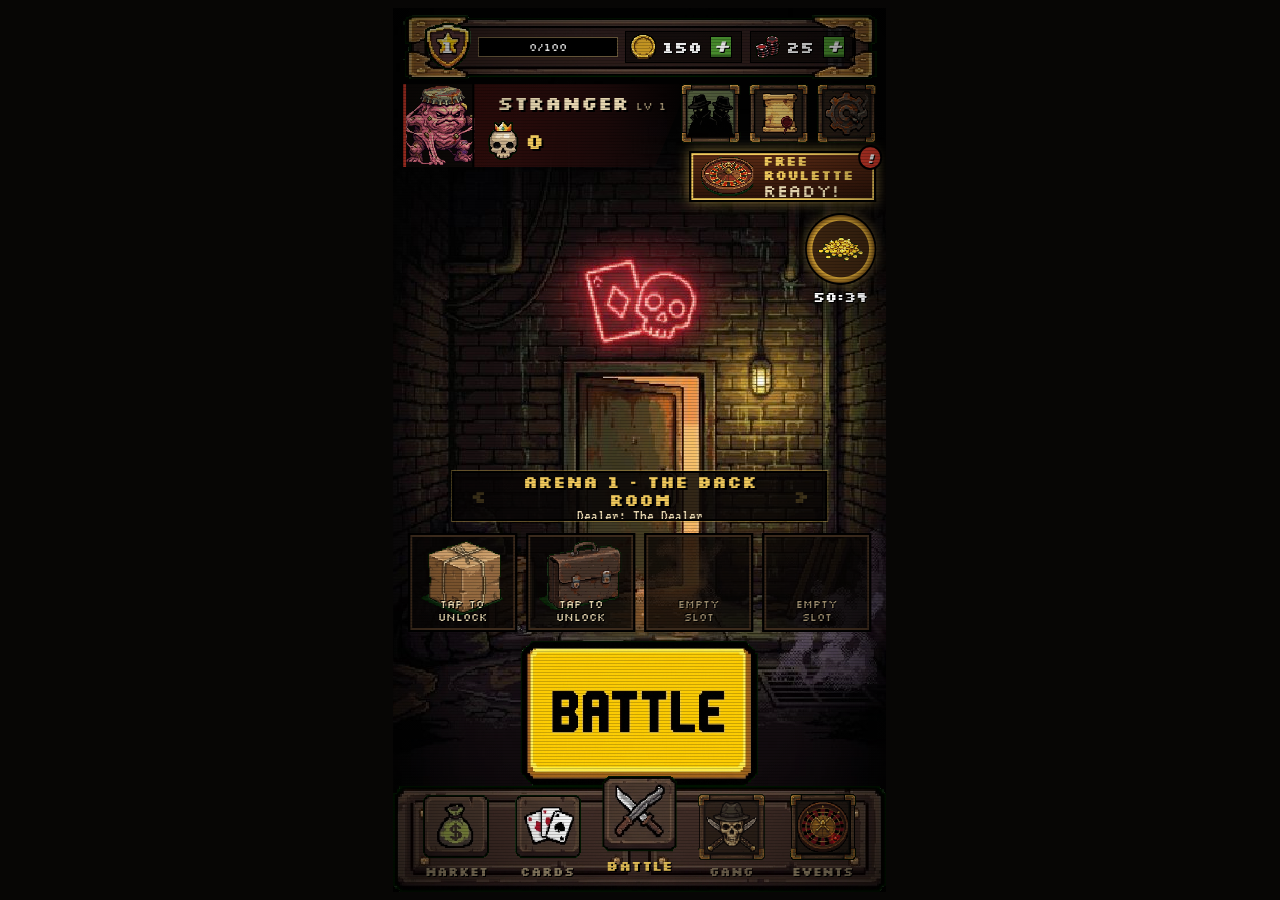
==== commit 563442ae: "Dirty Deal: spin machine, Russian language, Ward and Drain visual fixes Co-Authored-By: Claude Opus " ====
--- a/dirtydeal/index.html
+++ b/dirtydeal/index.html
@@ -16,6 +16,8 @@
 <style>@font-face{font-family:'Silkscreen';font-weight:400;font-display:swap;src:url(fonts/silkscreen-latin-400-normal.woff2) format('woff2')}
 @font-face{font-family:'Silkscreen';font-weight:700;font-display:swap;src:url(fonts/silkscreen-latin-700-normal.woff2) format('woff2')}
 @font-face{font-family:'VT323';font-weight:400;font-display:swap;src:url(fonts/vt323-latin-400-normal.woff2) format('woff2')}
+@font-face{font-family:'Pixelify Sans';font-weight:400;font-display:swap;unicode-range:U+0400-045F,U+0490-0491,U+04B0-04B1,U+2116;src:url(fonts/pixelify-sans-cyrillic-400-normal.woff2) format('woff2')}
+@font-face{font-family:'Pixelify Sans';font-weight:700;font-display:swap;unicode-range:U+0400-045F,U+0490-0491,U+04B0-04B1,U+2116;src:url(fonts/pixelify-sans-cyrillic-700-normal.woff2) format('woff2')}
 :root{padding-top:env(safe-area-inset-top,0px);padding-bottom:env(safe-area-inset-bottom,0px);height:100%}
 body{margin:0;-webkit-text-size-adjust:100%;overscroll-behavior:none;position:fixed;inset:0;-webkit-touch-callout:none}
 </style>
@@ -23,7 +25,7 @@
 /* Layout: a fixed 9:16 game stage scaled to the screen; every element is placed in % over the painted arena. Single dark look by design. */
 :root{
   --ink:#070605; --paper:#e6d6b0; --muted:#9a8a6c; --bulb:#f0c95c; --blood:#d23a2a; --atk:#ff7a5c; --hp:#9cc9ff; --psn:#a6d257; --gum:#f59ad3;
-  --display:'Silkscreen','Courier New',monospace; --body:'VT323','Courier New',monospace;
+  --display:'Silkscreen','Pixelify Sans','Courier New',monospace; --body:'VT323','Pixelify Sans','Courier New',monospace;
   color-scheme:dark;
 }
 *{box-sizing:border-box}
@@ -34,7 +36,7 @@
 .wrap{height:100%;display:grid;place-items:center;padding-block:8px;padding-left:max(16px,env(safe-area-inset-left,0px));padding-right:max(16px,env(safe-area-inset-right,0px))}
 .stage{position:relative;height:100%;max-height:calc((100vw - 32px)*1376/768);aspect-ratio:768/1376;max-width:100%;container-type:size;overflow:hidden;
   background:#0d0b09;image-rendering:pixelated;--tilt:38deg;--r1w:18%;--r1t:35%;--r1a:20.8%;--r1b:41%;--r1c:61.2%;--r0w:21.5%;--r0t:47.5%;--r0a:13.9%;--r0b:39.25%;--r0c:64.6%}
-#bg{position:absolute;left:0;width:100%;top:0;height:100%;background:url(assets/table.jpg) center/100% 100% no-repeat}
+#bg{position:absolute;z-index:0;left:0;width:100%;top:0;height:100%;background:url(assets/table.jpg) center/100% 100% no-repeat}
 #bg::after{content:"";position:absolute;left:0;right:0;top:100%;height:12%;background:linear-gradient(#0d0b09,#0d0b09)}
 .stage::after{content:"";position:absolute;inset:0;pointer-events:none;z-index:60;
   background:repeating-linear-gradient(0deg,rgba(0,0,0,.2) 0 1px,transparent 1px 3px),radial-gradient(ellipse at center,transparent 60%,rgba(0,0,0,.55) 100%)}
@@ -51,7 +53,7 @@
 #ehp{right:4%;top:2%;width:40%}
 #eicon{right:45%;top:1.4%;width:6.5%}
 #round{left:4%;top:1.4%;font-family:var(--display);font-weight:700;font-size:4cqw;color:var(--bulb);text-shadow:2px 2px 0 #000;text-align:left;line-height:1.1}
-#round small{display:block;font-size:2.4cqw;color:var(--muted);font-weight:400}
+#round small{display:block;font-size:2.4cqw;color:var(--muted);font-weight:400;text-shadow:1px 1px 0 #000,0 0 4px #000,0 0 4px #000}
 #dealerWrap{left:50%;top:12.6%;height:23.8%;translate:-50% 0;z-index:1}
 #dealer{display:block;height:100%;transition:transform .2s steps(3)}
 #dealer.bump{transform:translateY(-3%)}
@@ -88,8 +90,9 @@
 @keyframes tube{0%{opacity:1}12%{opacity:.4}13%{opacity:1}41%{opacity:.15}42%{opacity:.9}43%{opacity:.1}45%{opacity:1}77%{opacity:.6}78%{opacity:1}}
 .shade{width:14%;height:20%;translate:-50% -50%;background:radial-gradient(ellipse,rgba(0,0,0,.75),transparent 65%);animation:shade 7s ease-in-out infinite}
 @keyframes shade{0%,100%{transform:translate(0,0);opacity:.4}30%{transform:translate(-8%,4%);opacity:.9}60%{transform:translate(6%,-3%);opacity:.6}}
-.ecg{width:10.6%;height:3.2%;overflow:hidden;background:rgba(0,40,10,.35)}
-.ecg svg{width:200%;height:100%;display:block;animation:ecg 1.6s linear infinite;filter:drop-shadow(0 0 2px #7dff9a)}
+.ecg{width:8.4%;height:3.9%;overflow:hidden;background:#06180d;box-shadow:inset 0 0 3px #000;border-radius:1px}
+.ecg svg{width:200%;height:100%;display:block;animation:ecg 1.6s linear infinite;filter:drop-shadow(0 0 1.5px #7dff9a)}
+.ecg b{position:absolute;right:4%;bottom:2%;font:700 1.5cqw var(--display);color:#ff5a4a;animation:bulb 1.6s infinite steps(1)}
 @keyframes ecg{from{transform:translateX(0)}to{transform:translateX(-50%)}}
 .winrain{width:20%;height:17.8%;opacity:.45;background:repeating-linear-gradient(100deg,transparent 0 7px,rgba(190,210,235,.4) 7px 8px,transparent 8px 19px);background-size:100% 40px;animation:rain .4s linear infinite}
 .winflash{width:20%;height:17.8%;background:rgba(220,230,255,.85);mix-blend-mode:screen;opacity:0;animation:bolt 11s infinite steps(1)}
@@ -461,6 +464,33 @@
 .ptr{position:absolute;left:50%;top:-4%;width:16%;translate:-50% 0;rotate:90deg;z-index:2;filter:drop-shadow(2px 2px 0 #000)}
 #toast{position:absolute;left:50%;top:22%;translate:-50% 0;z-index:30;font-family:var(--display);font-weight:700;font-size:3.4cqw;color:#1a1000;background:var(--bulb);border:3px solid #000;padding:1.6cqw 3cqw;white-space:nowrap;pointer-events:none;opacity:0;transition:opacity .2s}
 #toast.on{opacity:1}
+
+/* spin machine */
+#slotm{position:absolute;left:79%;width:20%;bottom:53.2%;z-index:1;cursor:pointer;filter:drop-shadow(-3px 5px 0 rgba(0,0,0,.6))}
+#slotm.ready .sm{animation:smglow 1.1s steps(2) infinite}
+@keyframes smglow{0%{filter:brightness(1)}50%{filter:brightness(1.22) drop-shadow(0 0 4px rgba(240,201,92,.6))}}
+#slotm.spent .sm{filter:brightness(.62) saturate(.6)}
+.sm{position:relative;width:100%;aspect-ratio:52/82}
+.sm>img{position:absolute;inset:0;width:100%;height:100%;image-rendering:pixelated}
+#slotm .sm{filter:brightness(.86)}
+.sm .rw{position:absolute;top:21.95%;height:17.07%;width:15.38%;overflow:hidden;background:#d8ccaa}
+.sm .rw img{position:absolute;left:0;top:0;width:100%;height:2857.14%;max-width:none;image-rendering:pixelated;will-change:transform}
+.sm .rw::after{content:"";position:absolute;inset:0;background:linear-gradient(rgba(0,0,0,.6),transparent 32%,transparent 68%,rgba(0,0,0,.6))}
+.sm .pay{position:absolute;left:21.15%;right:28.85%;top:30.1%;height:1.2%;background:rgba(200,30,20,.5);pointer-events:none}
+#smTag{position:absolute;left:38%;top:101%;translate:-50% 0;font:700 2.1cqw var(--display);color:var(--bulb);text-shadow:1px 1px 0 #000;white-space:nowrap;background:rgba(8,6,5,.78);padding:.3cqw 1.2cqw;border:1px solid #000;pointer-events:none}
+#slotm.spent #smTag{color:var(--muted)}
+#mods{left:4%;top:7.6%;display:flex;flex-direction:column;gap:.5cqw;font:700 2.2cqw var(--display);text-shadow:1px 1px 0 #000;pointer-events:none;z-index:2;max-width:52%}
+#mods span{background:rgba(8,6,5,.72);padding:.3cqw 1cqw;border-left:2px solid var(--bulb);color:var(--bulb)}
+#mods span.e{border-color:var(--blood);color:#ff8a6a}
+#spinScr{position:absolute;inset:0;z-index:36;background:rgba(5,4,3,.84);display:flex;flex-direction:column;align-items:center;justify-content:center;gap:2.2cqh;padding:0 6%}
+#spinBig{width:44%}
+#spinScr .sm{filter:drop-shadow(0 8px 0 rgba(0,0,0,.6))}
+#spinRes{text-align:center;font-family:var(--display);min-height:24cqw;display:flex;flex-direction:column;align-items:center;gap:1.2cqw}
+#spinRes small{font-size:2.8cqw;color:var(--muted);letter-spacing:.06em}
+#spinRes b{font-size:7cqw;line-height:1;text-shadow:3px 3px 0 #000;animation:popin .3s cubic-bezier(.2,1.4,.4,1)}
+#spinRes b.g{color:var(--bulb)}#spinRes b.n{color:#e6d6b0}#spinRes b.b{color:var(--blood)}
+#spinRes p{font-size:3.6cqw;color:var(--paper);text-shadow:1px 1px 0 #000}
+#spinRes em{font-style:normal;font-size:2.4cqw;color:#e8a07a}
 @media (prefers-reduced-motion:reduce){*{animation-duration:.01ms!important;transition:none!important}}
 </style>
 </head>
@@ -472,9 +502,10 @@
   <img class="abs" id="eicon" src="assets/u_skull.png" alt="">
   <div class="bar abs" id="ehp"><i></i><b></b></div>
   <button class="snd" id="pauseB" type="button" aria-label="Pause"><svg viewBox="0 0 16 16" aria-hidden="true" shape-rendering="crispEdges"><rect x="4" y="3" width="3" height="10" fill="#f0c95c"/><rect x="9" y="3" width="3" height="10" fill="#f0c95c"/></svg></button>
-  <div class="abs" id="round">ROUND 1/5<small>THE BACK ROOM</small></div>
+  <div class="abs" id="round">ROUND 1/5<small>THE BACK ROOM</small></div><div class="abs" id="mods"></div>
   <div class="abs" id="glow"></div>
   <div class="abs" id="dealerWrap"><img id="dealer" src="assets/dealer0.png" alt="The Dealer"><div class="smoke" style="left:72%;top:22%"></div></div>
+  <div id="slotm" role="button" tabindex="0" aria-label="Spin machine"><div id="smBox"></div><span id="smTag">1 SPIN</span></div>
   <div class="smoke" style="left:89.5%;top:49.6%"></div>
   <div class="abs" id="flick"></div>
   <div id="rain"></div><div id="bolt"></div>
@@ -486,6 +517,7 @@
   <div class="abs" id="coins"><img src="assets/u_coin.png" alt=""><span id="coinN">3</span></div>
   <div class="abs" id="hand"></div>
   <button class="abs" id="fight" type="button" aria-label="Fight"><img src="assets/u_fight.png" alt=""></button>
+  <div id="spinScr" hidden><div id="spinBig"></div><div id="spinRes"></div></div>
 
   <div class="screen" id="menu" hidden>
     <div id="track">
@@ -639,7 +671,7 @@
  {t:0,n:'THE BACK ROOM',who:'The Dealer',pre:'dealer',bg:'table.jpg',tw:'',g:{tilt:38,shift:0,r1w:18,r1t:35,r1:[20.8,41,61.2],r0w:21.5,r0t:47.5,r0:[13.9,39.25,64.6],dt:12.6,dh:23.8,gl:[22.1,13.8]}},
  {t:100,n:'THE DRAIN',who:'The Croc',pre:'d2_',bg:'table2.jpg',tw:'Poison lasts 1 turn longer down here.',g:{tilt:38,shift:0,r1w:18,r1t:35,r1:[20.8,41,61.2],r0w:21.5,r0t:47.5,r0:[13.9,39.25,64.6],dt:12.4,dh:23.8,gl:[14,24]}},
  {t:250,n:'THE DEBT CELLAR',who:'The Collector',pre:'d3_',bg:'table3.jpg',tw:'The light shorts out: a random card may take 3.',g:{tilt:38,shift:0,r1w:18,r1t:35,r1:[20.8,41,61.2],r0w:21.5,r0t:47.5,r0:[13.9,39.25,64.6],dt:11.6,dh:24.6,gl:[50,8]}},
- {t:500,n:'THE PRIVATE WARD',who:'The Owner',pre:'d4_',bg:'table4.jpg',tw:"The Owner's cards start with +1 shield.",g:{tilt:44,shift:0,r1w:14,r1t:39.4,r1:[27.9,43,58.1],r0w:18,r0t:50.2,r0:[21.2,41,60.8],dt:20,dh:22,gl:[51,24]}},
+ {t:500,n:'THE PRIVATE WARD',who:'The Owner',pre:'d4_',bg:'table4.jpg',tw:"The Owner's cards start with +1 shield.",g:{tilt:44,shift:0,r1w:14,r1t:39.4,r1:[27.9,43,58.1],r0w:18,r0t:50.2,r0:[21.2,41,60.8],dt:16.4,dh:22,gl:[51,24]}},
  {t:750,n:'THE SLAUGHTERHOUSE',who:'The Butcher',pre:'d5_',bg:'table5.jpg',tw:'Every card that dies deals 1 damage to its owner.',g:{tilt:38,shift:0,r1w:18,r1t:35,r1:[20.8,41,61.2],r0w:21.5,r0t:47.5,r0:[13.9,39.25,64.6],dt:10.6,dh:26,gl:[50,7]}},
  {t:1000,n:'THE FUNHOUSE',who:'The Ringmaster',pre:'d6_',bg:'table6.jpg',tw:'Your cards get shuffled into random slots every round.',g:{tilt:38,shift:0,r1w:18,r1t:35,r1:[20.8,41,61.2],r0w:21.5,r0t:47.5,r0:[13.9,39.25,64.6],dt:11.2,dh:25.4,gl:[50,6]}}];
 let TILT=38;
@@ -658,6 +690,125 @@
 }
 const UP={1:{n:2,g:50},2:{n:4,g:150},3:{n:10,g:400},4:{n:20,g:1000}};
 const CASES=[{n:'Cardboard Box',t:20,cards:3,gold:[15,30],chips:0},{n:'Leather Briefcase',t:60,cards:6,gold:[40,70],chips:0},{n:'Steel Safe',t:180,cards:12,gold:[100,160],chips:3},{n:'Golden Suitcase',t:480,cards:25,gold:[250,400],chips:10}];
+/* ---------- language: English / Russian (text nodes are translated as they appear) ---------- */
+let LANG='en';try{LANG=localStorage.getItem('dd-lang')||(/^ru|^uk|^be|^kk/i.test(navigator.language||'')?'ru':'en')}catch(_){}
+if(LANG==='ru'){document.documentElement.classList.add('ru');document.documentElement.lang='ru';
+const CRU={
+ gremlin:['Жвачный Гремлин','Гремлин из Жвачки','Вредитель','Липкий. Тот, кого он ударит, пропускает следующую атаку.'],
+ pigeon:['Голубь Юрист','Голубь-Юрист','Вор','Каждый удар крадёт 1 монету на твой следующий раунд.'],
+ fingers:['Пальцы в Банке','Пальцы в Банке','Мульти','Тычет 3 раза за ход. Слаб против брони.'],
+ ratking:['Крысиный Король','Крысиный Король Чипсов','Рой','При вскрытии: заполняет все твои пустые слоты крысами 1/1.'],
+ sandwich:['Сэндвич Рыцарь','Заплесневелый Сэндвич-Рыцарь','Яд','Удары отравляют: 2 урона на следующий ход, потом 1. Игнорирует броню.'],
+ clown:['Плавленый Клоун','Расплавленный Клоун','Сплэш','Бьёт ВСЕ карты врага. При смерти: ХОНК, карты врага меняются местами.'],
+ grandma:['Бабка с Обрезом','Бабуля с Дробовиком','Громила','Один огромный выстрел. Тратится впустую на мелочь вроде крыс.'],
+ toilet:['Унитаз Мимик','Унитаз-Мимик','Танк','Броня 1: каждый удар наносит на 1 меньше. Яд проходит.'],
+ dice:['Дядя Кубик','Потный Дядя Кубик','Удача','При вскрытии: бросает кубик. Атака = выпавшее число (от 1 до 6).'],
+ blackhole:['Чёрная Дыра','Чёрная Дыра','Заклинание','При вскрытии: поглощает ОБЕ средние карты. Твою тоже.'],
+ rat:['Крыса','Крыса','Жетон','Крыса. Кусается.'],
+ golem:['Голем Автомат','Голем — Игровой Автомат','Легенда','При вскрытии: дёргает свой рычаг. Атака и щит — от 1 до 9.'],
+ coinflip:['Монетка','Подброс Монеты','Заклинание','Монетка для каждой твоей карты: орёл +2 атаки, решка -1 щита.'],
+ gator:['Аллигатор Официант','Канализационный Аллигатор-Официант','Пожиратель','Убив карту, съедает её и получает половину её щита.'],
+ roach:['Невеста Таракан','Тараканья Невеста','Бессмертная','После смерти один раз возвращается с 1 щитом.'],
+ leech:['Пиявка Клерк','Пиявка-Бухгалтер','Вампир','Лечит твоё HP на нанесённый урон.'],
+ jukebox:['Джукбокс','Гнилой Джукбокс','Поддержка','Каждый ход играет проклятую песню: случайный союзник получает +1 атаки.'],
+ smell:['Вонь','Мерзкая Вонь','Заклинание','При вскрытии: карты врага разбегаются по случайным слотам и давятся — пропускают следующую атаку.'],
+ vending:['Злой Автомат','Сломанный Торговый Автомат','Выплата','Когда уничтожен, выплёвывает 3 монеты на твой следующий раунд.'],
+ karaoke:['Упырь Караоке','Караоке-Упырь','Сплэш','Орёт на ВСЕ карты врага. Также наносит 1 своим соседям.'],
+ bellhop:['Носильщик Бомба','Подрывной Носильщик','Бомба','При смерти: взрывается и наносит 3 урона карте напротив.'],
+ mannequin:['Манекен','Манекен из Ломбарда','Страж','Его соседи получают на 1 урон меньше от каждого удара.'],
+ mafioso:['Мафиози','Усатый Мафиози','Быстрый','Быстрый: каждый ход стреляет раньше всех.'],
+ rabbit:['Кроличья Лапка','Счастливая Кроличья Лапка','Заклинание','Случайная твоя карта получает +2/+2. Один раз из четырёх она умирает.'],
+ lastcall:['Последний Заказ','Последний Заказ','Заклинание','Каждая карта врага получает 2 урона, твои — 1. Броня не помогает.'],
+ toenail:['Собиратель Ногтей','Коллекционер Ногтей','Скопидом','Каждый раз, когда умирает любая карта, он прячет ноготь: +1 щита.'],
+ molar:['Гнилой Зуб','Гнилой Коренной Зуб','Гниль','Всё, что его бьёт, отравляется (2). Броня не помогает.'],
+ mattress:['Матрас из Мотеля','Матрас из Мотеля','Танк','Первый удар по нему в каждом раунде ничего не делает.'],
+ foodpois:['Отравление','Пищевое Отравление','Заклинание','Каждая карта врага на столе отравлена (2).'],
+ goblin:['Помоечный Гоблин','Помоечный Гоблин','Падальщик','Получает +1 атаки каждый раз, когда умирает карта врага.'],
+ bucket:['Ведроголовый','Ведроголовый','Слепой','Ничего не видит: каждая атака выбирает случайную линию. Пустая линия бьёт противника.'],
+ hydra:['Волосяная Гидра','Гидра из Волос','Мульти','Кусает 3 раза за ход: полной атакой, потом на 1 меньше, потом на 2 меньше.'],
+ ashtray:['Бес Пепельница','Бес из Пепельницы','Огонь','Каждый ход обжигает врага напротив и своих соседей на 1.'],
+ pickled:['Дядя в Рассоле','Маринованный Дядя','Сплэш','Когда он умирает, банка бьётся: 2 урона каждой карте врага.'],
+ eviction:['Выселение','Уведомление о Выселении','Заклинание','Выкидывает со стола карту врага напротив.']};
+for(const k in CRU)if(C[k]){const[n,f,role,t]=CRU[k];Object.assign(C[k],{n,f,role,t})}
+}
+const RU={
+'BATTLE DECK':'БОЕВАЯ КОЛОДА','COLLECTION':'КОЛЛЕКЦИЯ','STRANGER':'НЕЗНАКОМЕЦ','FREE ROULETTE':'РУЛЕТКА ДАРОМ','Ready!':'Готово!','THE GANG':'БАНДА',
+'Team up with other players, share cards and fight gang wars for the back rooms.':'Объединяйся с другими игроками, делись картами и воюй с бандами за задние комнаты.',
+'COMING WITH MULTIPLAYER':'ПОЯВИТСЯ С МУЛЬТИПЛЕЕРОМ','CLEAR':'СБРОС','SPIN':'КРУТИТЬ','MARKET':'РЫНОК','CARDS':'КАРТЫ','BATTLE':'БОЙ','GANG':'БАНДА','EVENTS':'СОБЫТИЯ',
+'SWIPE DOWN TO CLOSE':'СМАХНИ ВНИЗ, ЧТОБЫ ЗАКРЫТЬ','YOU WIN':'ТЫ ПОБЕДИЛ','BACK TO MENU':'В МЕНЮ','DAILY DEALS ·':'СДЕЛКИ ДНЯ ·',
+'1. Each round you get coins. Place up to 3 cards face down on your side.':'1. Каждый раунд ты получаешь монеты. Положи до 3 карт рубашкой вверх на свою сторону.',
+'2. Press FIGHT. The croupier flips every card.':'2. Жми FIGHT. Крупье вскрывает все карты.',
+'3. Each card hits the card in front of it. An empty lane means it hits the dealer.':'3. Каждая карта бьёт карту напротив. Если линия пуста, удар идёт по дилеру.',
+'4. Survivors stay on the table. After 5 rounds, whoever has more HP wins.':'4. Выжившие остаются на столе. После 5 раундов побеждает тот, у кого больше HP.',
+'5. Win trophies to unlock new arenas, dealers and cards.':'5. Выигрывай трофеи, чтобы открыть новые арены, дилеров и карты.',
+'6. Once per match you can pull the slot machine lever. Whatever it hits rules that round only. The dealer gets one pull too.':'6. Раз за матч можно дёрнуть рычаг автомата. Выпавшее действует только в этом раунде. У дилера тоже одна попытка.',
+'FRIENDS':'ДРУЗЬЯ','Soon you\'ll add friends, challenge them to private matches and send them taunts across the table.':'Скоро ты сможешь добавлять друзей, вызывать их на приватные матчи и бросать им издёвки через стол.',
+'HOW TO PLAY':'КАК ИГРАТЬ','SETTINGS':'НАСТРОЙКИ','SOUND':'ЗВУК','ON':'ВКЛ','OFF':'ВЫКЛ','PLAYER':'ИГРОК','LANGUAGE':'ЯЗЫК','RESET PROGRESS':'СБРОС ПРОГРЕССА','RESET':'СБРОС',
+'Dirty Deal · early access · Each Pixel Matters':'Dirty Deal · ранний доступ · Each Pixel Matters',
+'RESET EVERYTHING?':'СБРОСИТЬ ВСЁ?','Your cards, trophies, gold and chips will be gone for good.':'Твои карты, трофеи, золото и фишки исчезнут навсегда.','YES, RESET':'ДА, СБРОСИТЬ','KEEP MY STUFF':'ОСТАВИТЬ',
+'YOUR NAME':'ТВОЁ ИМЯ','What should the Dealer call you?':'Как Дилеру тебя называть?','SAVE':'СОХРАНИТЬ','TROPHY ROAD':'ПУТЬ ТРОФЕЕВ',
+'EMPTY':'ПУСТОЙ','SLOT':'СЛОТ','OPEN!':'ОТКРЫТЬ!','TAP TO':'НАЧАТЬ','UNLOCK':'ВСКРЫТИЕ','OPEN NOW':'ОТКРЫТЬ СЕЙЧАС','Another case is unlocking.':'Другой кейс уже вскрывается.',
+'COLLECT':'ЗАБРАТЬ','WIN BATTLES TO EARN CASES':'ПОБЕЖДАЙ, ЧТОБЫ ПОЛУЧАТЬ КЕЙСЫ','MAX':'МАКС','DECK UPDATED':'КОЛОДА ОБНОВЛЕНА','Avg cost':'Ср. цена',
+'· tap a card to upgrade or swap':'· нажми карту, чтобы улучшить или заменить','TROPHIES':'ТРОФЕЕВ','ATTACK':'АТАКА','SHIELD':'ЩИТ','UPGRADE':'УЛУЧШИТЬ','USE':'ВЗЯТЬ',
+'TAP A DECK CARD TO SWAP':'НАЖМИ КАРТУ В КОЛОДЕ ДЛЯ ЗАМЕНЫ','SOLD':'ПРОДАНО','CASE SLOTS FULL':'СЛОТЫ КЕЙСОВ ЗАНЯТЫ','NOT ENOUGH CHIPS':'НЕ ХВАТАЕТ ФИШЕК',
+'GOLDEN SUITCASE ADDED':'ЗОЛОТОЙ ЧЕМОДАН ДОБАВЛЕН','NOT ENOUGH GOLD':'НЕ ХВАТАЕТ ЗОЛОТА','0 · GREEN ×36':'0 · ЗЕЛЁНОЕ ×36','RED ×2':'КРАСНОЕ ×2','BLACK ×2':'ЧЁРНОЕ ×2',
+'BET FIRST':'СНАЧАЛА СТАВКА','NO GOLD':'НЕТ ЗОЛОТА','SPIN FREE':'КРУТИТЬ ДАРОМ','BET':'СТАВКА','YOUR MOVE':'ТВОЙ ХОД',
+'Tap a card in your hand, then tap one of your glowing slots.':'Выбери карту в руке, потом нажми на светящийся слот.','Not enough coins.':'Не хватает монет.',
+'FACE DOWN':'РУБАШКОЙ ВВЕРХ','The Dealer placed something here. You find out at the reveal.':'Дилер что-то сюда положил. Узнаешь при вскрытии.','EMPTY LANE':'ПУСТАЯ ЛИНИЯ',
+'Your card here hits the Dealer directly.':'Твоя карта здесь бьёт Дилера напрямую.','TAKEN BACK':'ЗАБРАНО','Card returned to your hand.':'Карта вернулась в руку.','SURVIVOR':'ВЫЖИВШИЙ',
+'It stays until it dies.':'Остаётся, пока не умрёт.','EMPTY SLOT':'ПУСТОЙ СЛОТ','Pick a card from your hand first.':'Сначала выбери карту из руки.','PLACED FACE DOWN':'ПОЛОЖЕНО РУБАШКОЙ ВВЕРХ',
+'THE DEALER DEALS…':'ДИЛЕР РАЗДАЁТ…','THE CROUPIER FLIPS…':'КРУПЬЕ ВСКРЫВАЕТ…','THE RINGMASTER SHUFFLES YOUR CARDS':'ДИРЕКТОР ЦИРКА ТАСУЕТ ТВОИ КАРТЫ','ZAP -3':'ТОК -3',
+'THE LIGHT SHORTS OUT!':'СВЕТ КОРОТИТ!','YOU CAST BAD SMELL':'ТЫ ПУСТИЛ ВОНЬ','DEALER CAST BAD SMELL':'ДИЛЕР ПУСТИЛ ВОНЬ','YOU FLIP A COIN':'ТЫ ПОДБРОСИЛ МОНЕТКУ','DEALER FLIPS A COIN':'ДИЛЕР ПОДБРОСИЛ МОНЕТКУ',
+'YOU RUB THE RABBIT\'S FOOT':'ТЫ ПОТЁР КРОЛИЧЬЮ ЛАПКУ','DEALER RUBS THE RABBIT\'S FOOT':'ДИЛЕР ПОТЁР КРОЛИЧЬЮ ЛАПКУ','YOU RANG LAST CALL':'ТЫ ОБЪЯВИЛ ПОСЛЕДНИЙ ЗАКАЗ','DEALER RANG LAST CALL':'ДИЛЕР ОБЪЯВИЛ ПОСЛЕДНИЙ ЗАКАЗ',
+'YOU SERVED FOOD POISONING':'ТЫ ПОДАЛ ОТРАВУ','DEALER SERVED FOOD POISONING':'ДИЛЕР ПОДАЛ ОТРАВУ','YOU SERVED AN EVICTION':'ТЫ ВРУЧИЛ ВЫСЕЛЕНИЕ','DEALER SERVED AN EVICTION':'ДИЛЕР ВРУЧИЛ ВЫСЕЛЕНИЕ',
+'YOU CAST BLACK HOLE':'ТЫ ОТКРЫЛ ЧЁРНУЮ ДЫРУ','DEALER CAST BLACK HOLE':'ДИЛЕР ОТКРЫЛ ЧЁРНУЮ ДЫРУ','GAG':'ТОШНИТ','HEADS +2':'ОРЁЛ +2','TAILS -1':'РЕШКА -1','NO ONE TO BLESS':'НЕКОГО БЛАГОСЛОВИТЬ',
+'CURSED!':'ПРОКЛЯТ!','POISONED':'ОТРАВЛЕН','NOBODY HOME':'НИКОГО НЕТ','EVICTED':'ВЫСЕЛЕН','GONE':'ИСЧЕЗ','BURN -1':'ОЖОГ -1','STUCK':'ЗАЛИП','WHERE?':'ГДЕ?',
+'FAST! FIRST STRIKE':'БЫСТРЫЕ БЬЮТ ПЕРВЫМИ!','SOAKED UP':'ВПИТАЛ','BLOCK':'БЛОК','SHE\'S BACK':'ОНА ВЕРНУЛАСЬ','-1 BLOOD':'-1 КРОВЬ','+1 NAIL':'+1 НОГОТЬ','+3 COINS':'+3 МОНЕТЫ',
+'THE JAR BREAKS!':'БАНКА РАЗБИЛАСЬ!','BOOM! THE BELLHOP BLEW UP':'БУМ! НОСИЛЬЩИК ВЗОРВАЛСЯ','HONK! CARDS SWAPPED':'ХОНК! КАРТЫ ПЕРЕМЕШАНЫ','DRAW':'НИЧЬЯ','BUSTED':'ПРОИГРАЛСЯ',
+'Your case slots are full.':'Слоты кейсов заняты.','PAUSED':'ПАУЗА','RESUME':'ПРОДОЛЖИТЬ','QUIT MATCH':'ПОКИНУТЬ МАТЧ','QUIT MATCH?':'ПОКИНУТЬ МАТЧ?',
+'Walking away counts as a loss. You lose 15 trophies.':'Уход считается поражением. Ты теряешь 15 трофеев.','QUIT':'ВЫЙТИ','KEEP PLAYING':'ИГРАТЬ ДАЛЬШЕ','YOU WALKED AWAY · -15 TROPHIES':'ТЫ СБЕЖАЛ · -15 ТРОФЕЕВ',
+'JACKPOT':'ДЖЕКПОТ','BLOOD MONEY':'КРОВАВЫЕ ДЕНЬГИ','FRESH MEAT':'СВЕЖЕЕ МЯСО','TEETH OUT':'ЗУБЫ НАРУЖУ','THICK SKIN':'ТОЛСТАЯ ШКУРА','QUICK HANDS':'БЫСТРЫЕ РУКИ','TRANSFUSION':'ПЕРЕЛИВАНИЕ',
+'GAS LEAK':'УТЕЧКА ГАЗА','DOUBLE OR NOTHING':'ВСЁ ИЛИ НИЧЕГО','SEEING THINGS':'ГЛЮКИ','ROTTEN LUCK':'ГНИЛАЯ УДАЧА','+4 COINS':'+4 МОНЕТЫ','+3 COINS · -2 HP':'+3 МОНЕТЫ · -2 HP',
+'+1 CARD · +1 COIN':'+1 КАРТА · +1 МОНЕТА','CARDS +1 ATK':'КАРТЫ +1 АТК','CARDS -1 ATK':'КАРТЫ -1 АТК','CARDS TAKE 1 LESS DAMAGE':'КАРТЫ ПОЛУЧАЮТ НА 1 УРОНА МЕНЬШЕ','CARDS STRIKE FIRST':'КАРТЫ БЬЮТ ПЕРВЫМИ',
+'ENEMY CARDS POISONED':'КАРТЫ ВРАГА ОТРАВЛЕНЫ','ALL FACE DAMAGE x2 · BOTH SIDES':'ВЕСЬ УРОН ПО ИГРОКАМ x2 · ОБЕИМ СТОРОНАМ','ENEMY CARDS SHUFFLED':'КАРТЫ ВРАГА ПЕРЕМЕШАНЫ',
+'YOU PULL THE LEVER':'ТЫ ДЁРГАЕШЬ РЫЧАГ','YOU HIT':'ТЕБЕ ВЫПАЛО','THIS ROUND ONLY · TAP TO CONTINUE':'ТОЛЬКО ЭТОТ РАУНД · НАЖМИ, ЧТОБЫ ПРОДОЛЖИТЬ',
+'YOU ALREADY PULLED THE LEVER THIS MATCH':'ТЫ УЖЕ ДЁРГАЛ РЫЧАГ В ЭТОМ МАТЧЕ','THE REELS SCRAMBLE THEIR CARDS':'БАРАБАНЫ ПЕРЕМЕШАЛИ ИХ КАРТЫ','GAS LEAK!':'УТЕЧКА ГАЗА!','GAS':'ГАЗ','QUICK':'БЫСТРО',
+'1 SPIN':'1 СПИН','SPENT':'ПУСТО','THE BACK ROOM':'ЗАДНЯЯ КОМНАТА','THE DRAIN':'СТОК','THE DEBT CELLAR':'ДОЛГОВОЙ ПОДВАЛ','THE PRIVATE WARD':'ЧАСТНАЯ ПАЛАТА','THE SLAUGHTERHOUSE':'СКОТОБОЙНЯ','THE FUNHOUSE':'КОМНАТА СМЕХА',
+'The Dealer':'Дилер','The Croc':'Крок','The Collector':'Коллектор','The Owner':'Хозяин','The Butcher':'Мясник','The Ringmaster':'Директор Цирка',
+'Poison lasts 1 turn longer down here.':'Здесь яд действует на 1 ход дольше.','The light shorts out: a random card may take 3.':'Свет коротит: случайная карта может получить 3 урона.',
+'The Owner\'s cards start with +1 shield.':'Карты Хозяина начинают с +1 щита.','Every card that dies deals 1 damage to its owner.':'Каждая погибшая карта наносит 1 урон своему владельцу.',
+'Your cards get shuffled into random slots every round.':'Каждый раунд твои карты перемешиваются по случайным слотам.',
+'Cardboard Box':'Картонная Коробка','Leather Briefcase':'Кожаный Портфель','Steel Safe':'Стальной Сейф','Golden Suitcase':'Золотой Чемодан'};
+const WHO={DEALER:'ДИЛЕР',YOU:'ТЫ'},COL={GREEN:'ЗЕЛЁНОЕ',RED:'КРАСНОЕ',BLACK:'ЧЁРНОЕ'};
+const tm=t=>t.replace(/(\d+)h (\d+)m/,'$1ч $2м').replace(/^(\d+)s$/,'$1с').replace(/ (\d+)s$/,' $1с');
+const RUX=[
+ [/^ROUND (\d+)\/(\d+)$/,'РАУНД $1/$2'],[/^ROUND (\d+): PLACE CARDS$/,'РАУНД $1: КЛАДИ КАРТЫ'],[/^FIGHT · TURN (\d+)$/,'БОЙ · ХОД $1'],
+ [/^ARENA (\d+) · (.+)$/,(m,a,b)=>`АРЕНА ${a} · ${L10(b)}`],[/^ARENA (\d+)$/,'АРЕНА $1'],[/^Dealer: (.+)$/,(m,a)=>'Дилер: '+L10(a)],
+ [/^You have (\d+) trophies\.$/,'Трофеев: $1.'],[/^(\d+) TROPHIES · LOCKED$/,'$1 ТРОФЕЕВ · ЗАКРЫТО'],[/^(\d+) TROPHIES$/,'$1 ТРОФЕЕВ'],
+ [/^Arena (\d+): (.+) · (.+)$/,(m,a,b,c)=>`Арена ${a}: ${b} · ${L10(c)}`],
+ [/^(\d+) cards · (\d+)–(\d+) gold · (\d+) chips$/,'$1 карт · $2–$3 золота · $4 фишек'],[/^(\d+) cards · (\d+)–(\d+) gold$/,'$1 карт · $2–$3 золота'],
+ [/^UNLOCK (.+)$/,(m,a)=>'ВСКРЫТЬ '+tm(a)],[/^UNLOCKS IN ARENA (\d+): (.+)$/,(m,a,b)=>`ОТКРОЕТСЯ НА АРЕНЕ ${a}: ${L10(b)}`],
+ [/^(.+) · COST (\d+) · LEVEL (\d+)$/,'$1 · ЦЕНА $2 · УРОВЕНЬ $3'],[/^(.+) · COST (\d+)$/,'$1 · ЦЕНА $2'],
+ [/^Collect (\d+) more from cases or the Black Market\.$/,'Собери ещё $1 из кейсов или на Чёрном рынке.'],[/^(.+) LEVEL (\d+)!$/,'$1: УРОВЕНЬ $2!'],
+ [/^LEVEL UP! YOU ARE LEVEL (\d+)$/,'НОВЫЙ УРОВЕНЬ: $1!'],[/^new in (.+)$/,(m,a)=>'новые через '+tm(a)],[/^FREE SPIN IN (.+)$/,(m,a)=>'ДАРОМ ЧЕРЕЗ '+tm(a)],
+ [/^FREE: (\d+) ON THE HOUSE$/,'ДАРОМ: $1 ОТ ЗАВЕДЕНИЯ'],[/^SPIN (\d+)$/,'КРУТИТЬ $1'],[/^(\d+) (GREEN|RED|BLACK)$/,(m,a,b)=>`${a} ${COL[b]}`],
+ [/^(\d+) (GREEN|RED|BLACK) · YOU WIN (\d+) GOLD!$/,(m,a,b,c)=>`${a} ${COL[b]} · ТВОЙ ВЫИГРЫШ ${c} ЗОЛОТА!`],[/^(\d+) (GREEN|RED|BLACK) · THE HOUSE WINS$/,(m,a,b)=>`${a} ${COL[b]} · ЗАВЕДЕНИЕ ВЫИГРАЛО`],
+ [/^SLOT GOLEM ROLLED (\d+) \/ (\d+)$/,'ГОЛЕМ-АВТОМАТ ВЫБИЛ $1 / $2'],[/^ROLL (\d+)$/,'БРОСОК $1'],[/^UNCLE DICE ROLLED (\d+)$/,'ДЯДЯ КУБИК ВЫБРОСИЛ $1'],
+ [/^RAT KING CALLS (\d+) RATS?$/,'КРЫСИНЫЙ КОРОЛЬ ЗОВЁТ КРЫС: $1'],[/^([+-]\d+) ATK$/,'$1 АТК'],[/^ATK (.+)$/,'АТК $1'],[/^SHIELD (.+)$/,'ЩИТ $1'],[/^CHOMP \+(\d+)$/,'ХРЯСЬ +$1'],
+ [/^(.+)\. Tap it to take it back\.$/,'$1. Нажми, чтобы забрать.'],
+ [/^You (\d+) HP · (.+) (\d+) HP\. ([+-]?\d+) trophies, \+(\d+) gold\.$/,(m,a,b,c,d,e)=>`Ты ${a} HP · ${L10(b)} ${c} HP. Трофеи: ${d}, золото: +${e}.`],
+ [/^You won a (.+)!$/,(m,a)=>`Твоя награда: ${L10(a)}!`],[/^NEW ARENA UNLOCKED: (.+)! New cards are in your collection\.$/,(m,a)=>`НОВАЯ АРЕНА: ${L10(a)}! Новые карты уже в коллекции.`],
+ [/^Round (\d+) of (\d+) · (.+) is waiting\.$/,(m,a,b,c)=>`Раунд ${a} из ${b} · ${L10(c)} ждёт.`],[/^SOUND: (ON|OFF)$/,(m,a)=>'ЗВУК: '+(a==='ON'?'ВКЛ':'ВЫКЛ')],
+ [/^(.+) PULLS THE LEVER$/,(m,a)=>L10(a)+' ДЁРГАЕТ РЫЧАГ'],[/^(.+) HIT$/,(m,a)=>L10(a)+' ВЫБИВАЕТ'],[/^(YOU|DEALER): (.+)$/,(m,a,b)=>`${WHO[a]}: ${L10(b)}`],
+ [/^THE (DEALER|CROC|COLLECTOR|OWNER|BUTCHER|RINGMASTER)$/,(m,a)=>({DEALER:'ДИЛЕР',CROC:'КРОК',COLLECTOR:'КОЛЛЕКТОР',OWNER:'ХОЗЯИН',BUTCHER:'МЯСНИК',RINGMASTER:'ДИРЕКТОР ЦИРКА'})[a]],
+ [/^(\d+h \d+m|\d+s)$/,(m,a)=>tm(a)]];
+function L10(k){const v=RU[k];if(v!=null)return v;for(const[re,rp]of RUX)if(re.test(k))return k.replace(re,rp);return k}
+if(LANG==='ru'){
+  for(const a of ARENAS){a.n=L10(a.n);a.who=L10(a.who);if(a.tw)a.tw=L10(a.tw)}for(const c of CASES)c.n=L10(c.n);
+  const trN=n=>{const v=n.nodeValue,k=v.trim();if(!k||!/[A-Za-z]/.test(k))return;const t=L10(k);if(t!==k)n.nodeValue=v.replace(k,t)};
+  const walk=r=>{if(r.nodeType===3)return trN(r);const w=document.createTreeWalker(r,NodeFilter.SHOW_TEXT);let x;while(x=w.nextNode()){const p=x.parentNode;if(p&&(p.nodeName==='SCRIPT'||p.nodeName==='STYLE'))continue;trN(x)}};
+  new MutationObserver(rs=>{for(const r of rs){if(r.type==='characterData')trN(r.target);else r.addedNodes.forEach(n=>{if(n.nodeType===3||n.nodeType===1)walk(n)})}}).observe(document.body,{subtree:true,childList:true,characterData:true});
+  walk(document.body)}
 const DEF_DECK=['gremlin','fingers','ratking','sandwich','grandma','toilet'];
 function defP(){const cards={};ALL.forEach(id=>cards[id]={l:1,n:0});return{gold:150,chips:25,trophies:0,cards,decks:[DEF_DECK.slice(),['pigeon','dice','clown','toilet','grandma','blackhole'],['gremlin','pigeon','fingers','dice','sandwich','clown']],di:0,cases:[{k:0,at:null},{k:1,at:null},null,null],spin:0,deals:null}}
 let P=null;try{P=JSON.parse(localStorage.getItem('dd-p')||'null')}catch(_){}
@@ -707,16 +858,18 @@
 $('passBtn').onclick=()=>{setTab(4);RL.refresh()};$('evBtn').onclick=()=>setTab(0);
 $('curG').onclick=$('curC').onclick=()=>setTab(0);
 $('prof').onclick=()=>{pop(`<h3>YOUR NAME</h3><p style="text-align:center">What should the Dealer call you?</p><input class="inp" id="nmIn" maxlength="12" value="${(P.name||'STRANGER').replace(/"/g,'')}" aria-label="Your name"><div class="btns"><button class="b y" id="nmOk" type="button">SAVE</button></div>`);
-  const inp=$('nmIn');inp.focus();inp.select();const ok=()=>{const v=inp.value.replace(/[^A-Za-z0-9 _.\-]/g,'').trim().toUpperCase().slice(0,12);P.name=v||'STRANGER';saveP();closePop();renderTop()};
+  const inp=$('nmIn');inp.focus();inp.select();const ok=()=>{const v=inp.value.replace(/[^A-Za-z0-9А-Яа-яЁё _.\-]/g,'').trim().toUpperCase().slice(0,12);P.name=v||'STRANGER';saveP();closePop();renderTop()};
   $('nmOk').onclick=ok;inp.onkeydown=e=>{if(e.key==='Enter')ok()}};
 $('qFriends').onclick=()=>pop(`<h3>FRIENDS</h3><p style="text-align:center">Soon you'll add friends, challenge them to private matches and send them taunts across the table.</p><p style="text-align:center"><span class="soonTag">COMING WITH MULTIPLAYER</span></p>`);
-$('qRules').onclick=()=>pop(`<h3>HOW TO PLAY</h3><p>1. Each round you get coins. Place up to 3 cards face down on your side.</p><p>2. Press FIGHT. The croupier flips every card.</p><p>3. Each card hits the card in front of it. An empty lane means it hits the dealer.</p><p>4. Survivors stay on the table. After 5 rounds, whoever has more HP wins.</p><p>5. Win trophies to unlock new arenas, dealers and cards.</p>`);
+$('qRules').onclick=()=>pop(`<h3>HOW TO PLAY</h3><p>1. Each round you get coins. Place up to 3 cards face down on your side.</p><p>2. Press FIGHT. The croupier flips every card.</p><p>3. Each card hits the card in front of it. An empty lane means it hits the dealer.</p><p>4. Survivors stay on the table. After 5 rounds, whoever has more HP wins.</p><p>5. Win trophies to unlock new arenas, dealers and cards.</p><p>6. Once per match you can pull the slot machine lever. Whatever it hits rules that round only. The dealer gets one pull too.</p>`);
 $('qMenu').onclick=()=>{
   const draw=()=>{pop(`<h3>SETTINGS</h3><div class="setrow"><span>SOUND</span><button class="b ${SND.isOn()?'g':'r'}" id="stS" type="button">${SND.isOn()?'ON':'OFF'}</button></div>
+   <div class="setrow"><span>LANGUAGE</span><button class="b y" id="stL" type="button">${LANG==='ru'?'РУССКИЙ':'ENGLISH'}</button></div>
    <div class="setrow"><span>PLAYER</span><span style="color:var(--muted)">${(P.name||'STRANGER')}</span></div>
    <div class="setrow"><span>RESET PROGRESS</span><button class="b r" id="stR" type="button">RESET</button></div>
    <p style="text-align:center;margin-top:3cqw;color:var(--muted);font-size:3.2cqw">Dirty Deal · early access · Each Pixel Matters</p>`);
    $('stS').onclick=()=>{SND.toggle();draw()};
+   $('stL').onclick=()=>{try{localStorage.setItem('dd-lang',LANG==='ru'?'en':'ru')}catch(_){}location.reload()};
    $('stR').onclick=()=>{pop(`<h3>RESET EVERYTHING?</h3><p style="text-align:center">Your cards, trophies, gold and chips will be gone for good.</p><div class="btns"><button class="b r" id="rsY" type="button">YES, RESET</button><button class="b y" id="rsN" type="button">KEEP MY STUFF</button></div>`);
      $('rsN').onclick=draw;$('rsY').onclick=()=>{try{localStorage.removeItem('dd-p')}catch(_){}location.reload()}}};
   draw()};
@@ -990,7 +1143,7 @@
       const cg=[[6,33],[94,32]];cg.forEach((c,n)=>{const e=el('shade',c[0],c[1]);e.style.animationDelay=(-n*2.3)+'s'});
       every(5200,()=>{const f=$('flick');f.animate([{opacity:0},{opacity:.9},{opacity:.1},{opacity:.95},{opacity:0}],{duration:520,easing:'steps(5)'})},6000);
       every(1900,()=>drip(37+Math.random()*30,8,30+Math.random()*4,false),1800)}
-    if(k===3){el('ecg',5.6,24.6,'<svg viewBox="0 0 100 30" preserveAspectRatio="none"><polyline points="0,18 18,18 24,18 28,6 32,27 36,18 52,18 58,15 62,18 100,18" fill="none" stroke="#7dff9a" stroke-width="2.4"/></svg>');
+    if(k===3){el('ecg',7.7,24.6,'<svg viewBox="0 0 100 30" preserveAspectRatio="none" shape-rendering="crispEdges"><polyline points="0,15 14,15 18,15 21,5 24,25 27,15 38,15 42,12 45,15 50,15 64,15 68,15 71,5 74,25 77,15 88,15 92,12 95,15 100,15" fill="none" stroke="#7dff9a" stroke-width="1.6"/></svg><b>41</b>');
       el('winrain',64,8.8);el('winflash',64,8.8);
       el('candle',51,23.6).style.width='9%';
       every(260,mote,200);
@@ -1023,13 +1176,14 @@
     g.gain.linearRampToValueAtTime(vol,ctx.currentTime+1.6);cur={src,g};curName=n}
   function duck(vol,t=.6){if(!ctx||!cur)return;const g=cur.g.gain,n=ctx.currentTime;g.cancelScheduledValues(n);g.setValueAtTime(g.value,n);g.linearRampToValueAtTime(vol,n+t)}
   async function sting(n,vol=.9){if(!ctx)return;const b=await load(n);if(!b)return;const src=ctx.createBufferSource(),g=ctx.createGain();g.gain.value=vol;src.buffer=b;src.connect(g);g.connect(master);src.start()}
+  function blip(f=440,d=.06,type='square',v=.06){if(!ctx||!on)return;const o=ctx.createOscillator(),g=ctx.createGain(),t=ctx.currentTime;o.type=type;o.frequency.setValueAtTime(f,t);g.gain.setValueAtTime(v,t);g.gain.exponentialRampToValueAtTime(.0001,t+d);o.connect(g);g.connect(master);o.start(t);o.stop(t+d+.03)}
   function toggle(){on=!on;try{localStorage.setItem('dd-sound',on?'on':'off')}catch(_){}init();if(ctx){if(ctx.state==='suspended')ctx.resume();master.gain.setTargetAtTime(on?1:0,ctx.currentTime,.05)}paint()}
   const unlock=()=>{init();if(ctx&&ctx.state==='suspended')ctx.resume()};
   ['pointerdown','touchend','keydown'].forEach(e=>addEventListener(e,unlock,{capture:true,passive:true}));
   document.addEventListener('visibilitychange',()=>{if(!ctx)return;if(document.hidden)ctx.suspend();else ctx.resume()});
   document.querySelectorAll('.snd:not(#pauseB)').forEach(b=>b.addEventListener('click',e=>{e.stopPropagation();toggle()}));
   paint();
-  return{music,duck,sting,toggle,isOn:()=>on};
+  return{music,duck,sting,toggle,blip,isOn:()=>on};
 })();
 
 /* ---------- slots ---------- */
@@ -1037,23 +1191,86 @@
 (function(){const box=$('slots');for(const s of[0,1])for(let i=0;i<3;i++){const el=document.createElement('div');el.className=`slot r${s} c${i}`;el.tabIndex=0;el.onclick=()=>tapSlot(s,i);box.appendChild(el);slotEls[s][i]=el}})();
 const slotEl=(s,i)=>slotEls[s][i];
 
+
+/* ---------- spin machine: one pull per side per match, the result rules this round only ---------- */
+const SPINS=[
+ {k:'jackpot',w:9,sym:[0,0,0],good:1,n:'JACKPOT',e:'+4 COINS'},
+ {k:'blood',w:9,sym:[5,6,5],good:1,n:'BLOOD MONEY',e:'+3 COINS · -2 HP'},
+ {k:'deal',w:10,sym:[1,1,1],good:1,n:'FRESH MEAT',e:'+1 CARD · +1 COIN'},
+ {k:'rage',w:11,sym:[4,4,4],good:1,n:'TEETH OUT',e:'CARDS +1 ATK'},
+ {k:'skin',w:10,sym:[7,7,7],good:1,n:'THICK SKIN',e:'CARDS TAKE 1 LESS DAMAGE'},
+ {k:'fast',w:8,sym:[7,0,7],good:1,n:'QUICK HANDS',e:'CARDS STRIKE FIRST'},
+ {k:'heal',w:9,sym:[6,6,6],good:1,n:'TRANSFUSION',e:'+4 HP'},
+ {k:'gas',w:9,sym:[2,3,2],good:1,n:'GAS LEAK',e:'ENEMY CARDS POISONED'},
+ {k:'dbl',w:7,sym:[5,5,5],good:0,n:'DOUBLE OR NOTHING',e:'ALL FACE DAMAGE x2 · BOTH SIDES'},
+ {k:'shuf',w:6,sym:[3,3,3],good:1,n:'SEEING THINGS',e:'ENEMY CARDS SHUFFLED'},
+ {k:'bust',w:6,sym:[2,2,2],good:-1,n:'BUSTED',e:'-3 HP'},
+ {k:'rot',w:6,sym:[4,2,4],good:-1,n:'ROTTEN LUCK',e:'CARDS -1 ATK'}];
+const RL_X=[21.15,38.46,55.77],reelY=j=>`translateY(${-(j*10-2)/4}%)`;
+function mountSM(box){box.innerHTML=`<div class="sm"><img src="assets/slot0.png" alt="">${RL_X.map(x=>`<div class="rw" style="left:${x}%"><img src="assets/sym.png" alt=""></div>`).join('')}<i class="pay"></i></div>`;
+  const m={lev:box.querySelector('.sm>img'),reels:[...box.querySelectorAll('.rw img')],cur:[rnd(8),rnd(8),rnd(8)]};m.reels.forEach((r,i)=>r.style.transform=reelY(8+m.cur[i]));return m}
+const SMT=mountSM($('smBox')),SMB=mountSM($('spinBig'));
+async function pullLever(m){for(const f of[1,2,2,1,0]){m.lev.src=`assets/slot${f}.png`;await sleep(60)}}
+function spinReels(m,sym){return Promise.all(m.reels.map((r,i)=>r.animate([{transform:reelY(8+m.cur[i])},{transform:reelY(24+sym[i])}],{duration:1000+i*450,easing:'cubic-bezier(.12,.5,.22,1)'}).finished.catch(()=>{})
+  .then(()=>{r.style.transform=reelY(8+sym[i]);m.cur[i]=sym[i];if(m===SMB)SND.blip(150-i*15,.14,'square',.12)})))}
+function pickSpin(){let r=Math.random()*SPINS.reduce((a,o)=>a+o.w,0);for(const o of SPINS){r-=o.w;if(r<0)return o}return SPINS[0]}
+function applySpin(s,o){const m=S.mod[s];m.n=o.n;m.e=o.e;
+  if(o.k==='jackpot')S.coins[s]+=4;
+  if(o.k==='blood'){S.coins[s]+=3;S.hp[s]-=2}
+  if(o.k==='deal'){S.coins[s]+=1;if(s===0){if(S.pile[0].length)S.hand.push({id:S.pile[0].shift(),used:false})}else m.extra=1}
+  if(o.k==='rage')m.atk=1;if(o.k==='rot')m.atk=-1;if(o.k==='skin')m.armor=1;if(o.k==='fast')m.fast=1;if(o.k==='gas')m.gas=1;if(o.k==='shuf')m.shuf=1;
+  if(o.k==='heal')S.hp[s]=Math.min(START_HP,S.hp[s]+4);
+  if(o.k==='bust')S.hp[s]-=3;
+  if(o.k==='dbl')S.dbl=1}
+async function handToLever(dy){const H=$('croupier');if(noHand||!H.naturalWidth)return false;
+  if(H.hidden){const st=stageRect($('stage'));H.hidden=false;handPos={x:st.w*1.05,y:st.h*.2};H.style.transform=`translate(${handPos.x}px,${handPos.y}px)`}
+  const r=stageRect(SMT.lev),h=H.offsetHeight,bx=r.x+r.w*.894,by=r.y+r.h*.152,x=bx-H.offsetWidth*.045,y=by-h*.46+dy;
+  await handMove(x,y,dy?240:380);return true}
+async function doSpin(s){
+  if(!S.spun||S.spun[s])return;S.spun[s]=true;const prev=S.phase;S.phase='spin';S.busy=(S.busy||0)+1;render();
+  const o=pickSpin(),who=s?ARENAS[S.arena].who.toUpperCase():'YOU';
+  $('spinRes').innerHTML=`<small>${s?who+' PULLS THE LEVER':'YOU PULL THE LEVER'}</small>`;
+  if(s){log(`${who} PULLS THE LEVER`);await handToLever(0)}
+  $('spinScr').hidden=false;$('spinScr').animate([{opacity:0},{opacity:1}],{duration:200});
+  const hm=s?handToLever(SMT.lev.offsetHeight*.6):null;
+  pullLever(SMT);await pullLever(SMB);if(hm){await hm;const st=stageRect($('stage'));handMove(st.w*1.1,st.h*.2,320).then(()=>{$('croupier').hidden=true})}
+  let ticking=true;(async()=>{while(ticking){SND.blip(900+Math.random()*500,.025,'square',.03);await sleep(70)}})();
+  await Promise.all([spinReels(SMT,o.sym),spinReels(SMB,o.sym)]);ticking=false;
+  applySpin(s,o);
+  $('spinRes').innerHTML=`<small>${s?who+' HIT':'YOU HIT'}</small><b class="${o.good>0?'g':o.good<0?'b':'n'}">${o.n}</b><p>${o.e}</p><em>THIS ROUND ONLY · TAP TO CONTINUE</em>`;
+  (o.good>0?[523,659,784,1046]:o.good<0?[220,185,150,110]:[392,330,392,330]).forEach((f,i)=>setTimeout(()=>SND.blip(f,.16,o.good<0?'sawtooth':'square',.07),i*110));
+  if(o.good>0&&s===1||o.good<0&&s===0)mood(2,1200);else if(o.good<0&&s===1)mood(1,1200);
+  render();if(o.k==='heal'||o.k==='blood'||o.k==='bust'){const b=s?$('ehp'):$('php');fx(b,'shake');float(b,o.k==='heal'?'+4':o.k==='blood'?'-2':'-3',o.k==='heal'?'#a6d257':'#ff7a5c')}
+  await new Promise(r=>{let done=false;const go=()=>{if(done)return;done=true;$('spinScr').removeEventListener('click',go);r()};setTimeout(()=>$('spinScr').addEventListener('click',go),350);setTimeout(go,s?2600:5200)});
+  $('spinScr').hidden=true;S.busy--;S.phase=prev;render();
+  if(S.hp[0]<=0||S.hp[1]<=0){end();return true}
+  return false}
+$('slotm').onclick=()=>{if(!S||!S.spun||S.phase!=='plan'||S.busy)return;if(S.spun[0]){toast('YOU ALREADY PULLED THE LEVER THIS MATCH');return}hideInfo();doSpin(0)};
+async function spinBattleFx(){
+  for(const s of[0,1]){const m=S.mod[s],o=1-s;if(!m.n)continue;
+    if(m.shuf&&S.board[o].filter(Boolean).length>1){log('THE REELS SCRAMBLE THEIR CARDS');for(let j=0;j<3;j++)vfx(slotEl(o,j),'honk');await sleep(300);S.board[o]=shuffle(S.board[o]);render();for(let j=0;j<3;j++)if(S.board[o][j])fx(cardOf(o,j),'flip');await sleep(500)}
+    if(m.gas&&S.board[o].some(Boolean)){log('GAS LEAK!');for(let j=0;j<3;j++){const x=S.board[o][j];if(!x)continue;x.poison=Math.max(x.poison,2);vfx(slotEl(o,j),'poison');float(slotEl(o,j),'GAS','#a6d257')}render();await sleep(600)}
+    if(m.atk){let any=false;for(let j=0;j<3;j++){const x=S.board[s][j];if(!x)continue;const b=x.atk;x.atk=Math.max(0,x.atk+m.atk);x.tmpAtk=(x.tmpAtk||0)+(x.atk-b);if(x.atk!==b){any=true;float(slotEl(s,j),(m.atk>0?'+':'')+m.atk+' ATK',m.atk>0?'#f0c95c':'#ff7a5c')}}if(any){render();await sleep(550)}}
+    if(m.armor||m.fast){let any=false;for(let j=0;j<3;j++)if(S.board[s][j]){any=true;float(slotEl(s,j),m.armor?'THICK SKIN':'QUICK','#9cc9ff')}if(any)await sleep(500)}}}
+
 /* ---------- match ---------- */
 function newMatch(){
-  const ar=P.sel;applyArena(ar);SND.music('a'+(ar+1));
-  S={arena:ar,round:1,hp:[START_HP,START_HP],coins:[0,0],bonus:[0,0],board:[[null,null,null],[null,null,null]],pile:[shuffle(deckNow()),shuffle(shuffle(ALL.filter(id=>C[id].u<=ar)).slice(0,6))],hand:[],sel:null,phase:'plan',elvl:Math.max(1,Math.min(5,Math.round(deckNow().reduce((a,id)=>a+P.cards[id].l,0)/6)+(ar>=2?1:0)))};
+  $('spinScr').hidden=true;const ar=P.sel;applyArena(ar);SND.music(['a1','a2','a3','a4','a3','a1'][ar]||'a1');
+  S={arena:ar,round:1,hp:[START_HP,START_HP],coins:[0,0],bonus:[0,0],board:[[null,null,null],[null,null,null]],pile:[shuffle(deckNow()),shuffle(shuffle(ALL.filter(id=>C[id].u<=ar)).slice(0,6))],hand:[],sel:null,phase:'plan',spun:[false,false],mod:[{},{}],dbl:0,elvl:Math.max(1,Math.min(5,Math.round(deckNow().reduce((a,id)=>a+P.cards[id].l,0)/6)+(ar>=2?1:0)))};
   mood(0);startRound();
 }
-function startRound(){
-  S.phase='plan';S.sel=null;
+async function startRound(){
+  S.phase='plan';S.sel=null;S.mod=[{},{}];S.dbl=0;
   for(const s of[0,1]){S.coins[s]=S.round+2+S.bonus[s];S.bonus[s]=0}
   S.hand=S.pile[0].splice(0,4).map(id=>({id,used:false}));
+  if(S.spun&&!S.spun[1]&&(S.round===ROUNDS||Math.random()<(S.hp[1]<S.hp[0]?.4:.25))){const m=S;render();await sleep(700);if(m!==S||S.dead)return;if(await doSpin(1))return}
   enemyPlan();
   log(`ROUND ${S.round}: PLACE CARDS`);
   setInfo('<strong>YOUR MOVE</strong>Tap a card in your hand, then tap one of your glowing slots.',true);$('info').style.opacity=0;
   dealIn();
 }
 function enemyPlan(){
-  const hand=S.pile[1].splice(0,4);
+  const hand=S.pile[1].splice(0,4+((S.mod&&S.mod[1].extra)||0));
   for(const id of shuffle(hand)){
     const empty=[0,1,2].filter(i=>!S.board[1][i]);if(!empty.length)break;
     const d=C[id];if(d.cost>S.coins[1])continue;
@@ -1074,7 +1291,7 @@
     el.innerHTML=c&&!c.landing?(c.hidden?BACK:cardHTML(c.id,c)):'';
     el.classList.toggle('open',!c&&s===0&&S.phase==='plan'&&S.sel!=null);
   }
-  const h=$('hand');h.innerHTML='';
+  const h=$('hand');h.innerHTML='';h.style.gridTemplateColumns=`repeat(${Math.max(4,S.hand.length)},minmax(0,1fr))`;
   S.hand.forEach((hc,k)=>{
     const el=document.createElement('div');el.className='hcard';el.tabIndex=0;el.setAttribute('role','button');el.setAttribute('aria-label',C[hc.id].f);
     if(hc.used)el.classList.add('used');if(S.sel===k)el.classList.add('sel');if(C[hc.id].cost>S.coins[0])el.classList.add('poor');
@@ -1082,6 +1299,9 @@
   });
   for(const s of[0,1]){const e=s?$('ehp'):$('php');e.querySelector('i').style.width=`calc(89% * ${Math.max(0,S.hp[s])/START_HP})`;e.querySelector('b').textContent=`${Math.max(0,S.hp[s])} HP`}
   $('coinN').textContent=S.coins[0];
+  const sm=$('slotm'),live=!!S.spun&&S.phase!=='idle'&&S.phase!=='end';sm.hidden=!S.spun;sm.classList.toggle('ready',live&&!S.spun[0]&&S.phase==='plan');sm.classList.toggle('spent',!!S.spun&&S.spun[0]);
+  $('smTag').textContent=S.spun&&S.spun[0]?'SPENT':'1 SPIN';$('smTag').hidden=!live||S.phase!=='plan';
+  $('mods').innerHTML=(S.mod||[]).map((m,s)=>m&&m.n?`<span class="${s?'e':'p'}">${s?'DEALER':'YOU'}: ${m.n}</span>`:'').join('');
   $('stage').classList.toggle('low',S.phase!=='end'&&S.phase!=='idle'&&S.hp[0]>0&&S.hp[0]<=6);
   $('round').innerHTML=`ROUND ${Math.min(S.round,ROUNDS)}/${ROUNDS}<small>${ARENAS[S.arena||0].n}</small>`;
   const f=$('fight');f.disabled=S.phase!=='plan';f.querySelector('img').src=S.phase==='plan'?'assets/u_fight.png':'assets/u_fight_d.png';
@@ -1214,6 +1434,7 @@
   }
   for(const s of[0,1])for(const c of S.board[s])if(c){c.fresh=false;c.hidden=false;if(C[c.id].absorb)c.abs=true}
   render();
+  await spinBattleFx();
   if(S.arena===2&&Math.random()<.5){const occ=[];for(const s of[0,1])for(let i=0;i<3;i++)if(S.board[s][i])occ.push([s,i]);
     if(occ.length){const[s,i]=occ[rnd(occ.length)],c=S.board[s][i];const b=$('bolt');b.classList.remove('now');void b.offsetWidth;b.classList.add('now');
       c.hp-=3;render();fx(cardOf(s,i),'hit');float(slotEl(s,i),'ZAP -3','#cfe0ff');vfx(slotEl(s,i),'spark');log('THE LIGHT SHORTS OUT!');await sleep(700);await cleanup()}}
@@ -1223,6 +1444,7 @@
     if(S.hp[0]<=0||S.hp[1]<=0||!acted)break;
   }
   await sleep(300);
+  for(const s of[0,1])for(const c of S.board[s])if(c&&c.tmpAtk){c.atk=Math.max(0,c.atk-c.tmpAtk);c.tmpAtk=0}
   S.round++;
   if(S.hp[0]<=0||S.hp[1]<=0||S.round>ROUNDS)return end();
   startRound();
@@ -1266,7 +1488,7 @@
   const hits=[],attackers=[];
   for(const s of[0,1])for(let i=0;i<3;i++){
     const c=S.board[s][i];if(!c||c.atk<=0||c.hp<=0)continue;const d=C[c.id],o=1-s;
-    if(!!d.fast!==fast)continue;
+    if(!!(d.fast||(S.mod&&S.mod[s].fast))!==fast)continue;
     if(c.stuck>0){c.stuck--;float(slotEl(s,i),'STUCK','#f59ad3');continue}
     attackers.push([s,i]);
     if(d.blind){const j=rnd(3);if(S.board[o][j])hits.push({c,s,t:S.board[o][j],dmg:c.atk});else hits.push({c,s,face:true,dmg:c.atk});if(j!==i)float(slotEl(s,i),'WHERE?','#e6d6b0');continue}
@@ -1280,16 +1502,16 @@
   }
   render();
   if(!hits.length)return false;
-  if(fast)log('FAST! THE MAFIOSO SHOOTS FIRST');
+  if(fast)log('FAST! FIRST STRIKE');
   attackers.forEach(([s,i])=>fx(cardOf(s,i),'lunge'+s));
   await sleep(200);
   const dmgOn=new Map(),faceDmg=[0,0],stuckOn=new Set(),heal=[0,0],chomp=[];
   for(const h of hits){
     const d=C[h.c.id],o=1-h.s;
-    if(h.face){S.hp[o]-=h.dmg;faceDmg[o]+=h.dmg;if(d.thief)S.bonus[h.s]++;if(d.drain)heal[h.s]+=h.dmg;continue}
+    if(h.face){const dm=h.dmg*(S.dbl?2:1);S.hp[o]-=dm;faceDmg[o]+=dm;if(d.thief)S.bonus[h.s]++;if(d.drain)heal[h.s]+=dm;continue}
     if(h.t.hp<=0&&!h.friend)continue;
     const before=h.t.hp;
-    const td=C[h.t.id],arm=(td.armor||0)+(guarded(h.t)?1:0);let dealt=Math.max(0,h.dmg-arm);
+    const td=C[h.t.id],arm=(td.armor||0)+(guarded(h.t)?1:0)+((S.mod&&S.mod[h.t.side].armor)||0);let dealt=Math.max(0,h.dmg-arm);
     if(td.absorb&&h.t.abs){h.t.abs=false;dealt=0;const ti=S.board[h.t.side].indexOf(h.t);if(ti>=0)float(slotEl(h.t.side,ti),'SOAKED UP','#e6d6b0')}
     h.t.hp-=dealt;dmgOn.set(h.t,(dmgOn.get(h.t)||0)+dealt);
     if(h.friend)continue;
@@ -1346,7 +1568,7 @@
   const nb=arenaOf(P.trophies);let un='';if(nb>P.best){P.best=nb;P.sel=nb;un=` NEW ARENA UNLOCKED: ${ARENAS[nb].n}! New cards are in your collection.`}
   let cm='';if(win){const e=P.cases.findIndex(c=>!c);if(e>=0){const r=Math.random(),k=r<.55?0:r<.85?1:r<.97?2:3;P.cases[e]={k,at:null};cm=` You won a ${CASES[k].n}!`}else cm=' Your case slots are full.'}
   addXP(win?20:draw?10:5);saveP();
-  $('endD').textContent=`You ${a} HP · ${ARENAS[S.arena].who} ${b} HP. ${tr>0?'+':''}${tr} trophies, +${g} gold.`+cm+un;
+  $('endD').innerHTML=[`You ${a} HP · ${ARENAS[S.arena].who} ${b} HP. ${tr>0?'+':''}${tr} trophies, +${g} gold.`,cm.trim(),un.trim()].filter(Boolean).map(t=>`<span>${t}</span>`).join(' ');
   if(win){SND.duck(0,.4);SND.sting('win')}else SND.duck(.18,1.2);
   mood(win?3:1);sc.hidden=false;
 }
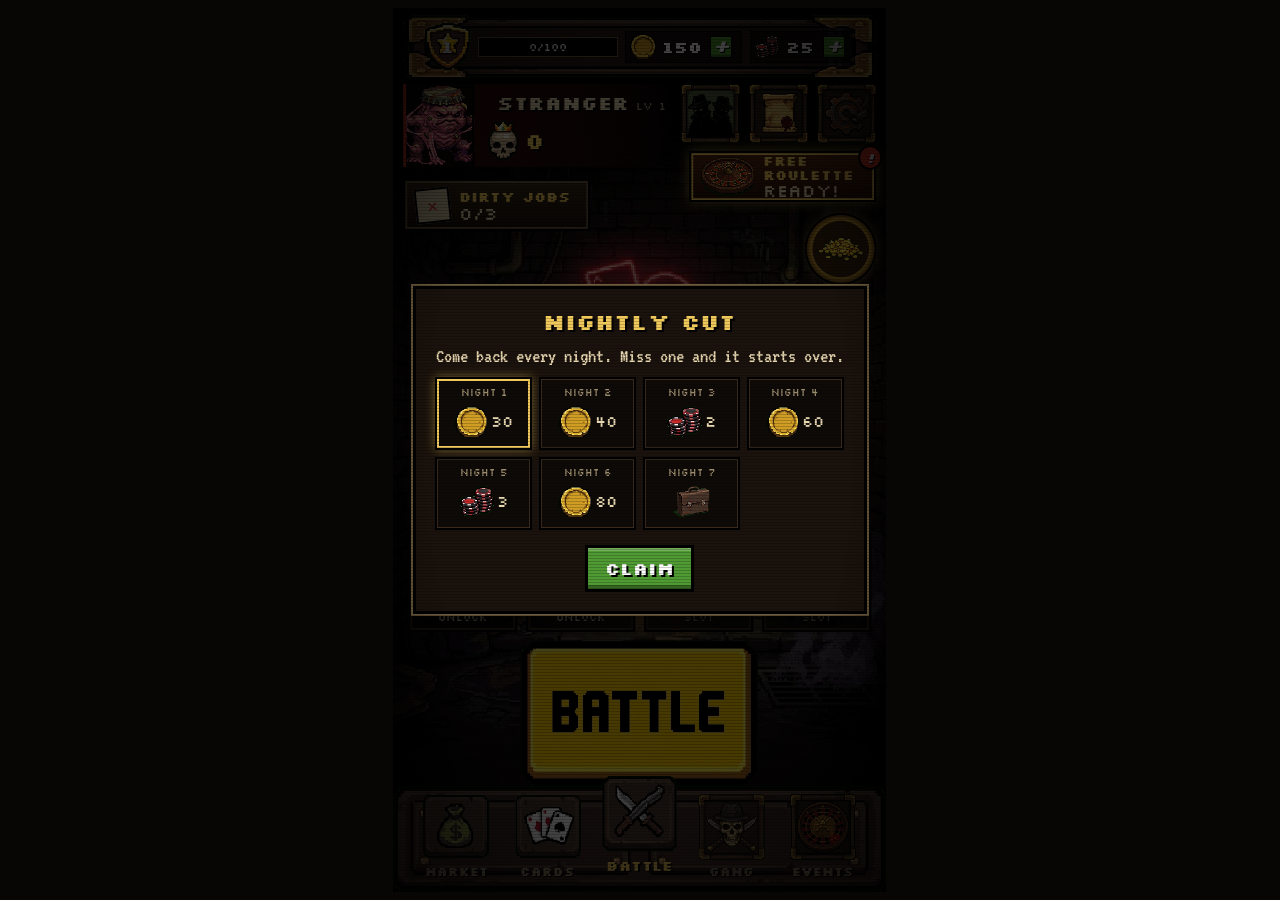
==== commit 1d7f5562: "Dirty Deal: sound effects, dealer voice, intros, daily jobs, nightly rewards, trophy road rewards, s" ====
--- a/dirtydeal/index.html
+++ b/dirtydeal/index.html
@@ -254,6 +254,8 @@
 #endScreen.lose{background-image:url(assets/lose.jpg)}
 #endT{left:0;right:0;top:6%;text-align:center;font-family:var(--display);font-weight:700;font-size:12cqw;line-height:1;text-shadow:4px 4px 0 #000,0 0 18px rgba(0,0,0,.8)}
 #endD{left:8%;right:8%;top:17%;text-align:center;font-size:4.6cqw;line-height:1.05;background:rgba(8,6,5,.75);padding:1.4cqw 2cqw}
+#endD>span{display:block}.mrep{margin-top:1.4cqw;padding-top:1.4cqw;border-top:1px solid #3b2a1c;font-size:4cqw;color:var(--muted);display:flex;flex-direction:column;align-items:center;gap:1cqw}
+.mvp{display:flex;align-items:center;gap:2cqw;color:var(--bulb)}.mvp img{width:10cqw;height:10cqw;object-fit:cover;object-position:50% 30%;border:2px solid #000;background:#1c140d;image-rendering:pixelated}
 #again{left:50%;bottom:11%;width:46%;transform:translateX(-50%)}
 #again img{width:100%}
 #edit{left:50%;bottom:4.5%;transform:translateX(-50%);font-size:3cqw;color:var(--paper);background:rgba(8,6,5,.8);border:2px solid var(--muted);padding:1.4cqw 3cqw}
@@ -353,7 +355,7 @@
 .ap{width:13%;flex:none;font-family:var(--display);font-weight:700;font-size:6cqw;color:var(--bulb);text-shadow:2px 2px 0 #000;background:rgba(0,0,0,.35)}
 .ap:disabled{opacity:.2}
 .apt{flex:1;min-width:0;display:flex;flex-direction:column;justify-content:center;align-items:center;line-height:1.05;text-align:center}
-.apt b{font-family:var(--display);font-weight:700;font-size:3.4cqw;color:var(--bulb);text-shadow:2px 2px 0 #000}
+.apt b{font-family:var(--display);font-weight:700;font-size:2.9cqw;white-space:nowrap;overflow:hidden;text-overflow:ellipsis;max-width:100%;color:var(--bulb);text-shadow:2px 2px 0 #000}
 .apt span{font-size:3.4cqw;color:var(--paper);white-space:nowrap;overflow:hidden;text-overflow:ellipsis;max-width:100%}
 #cases{position:absolute;left:3%;right:3%;top:59.4%;height:11.2%;display:grid;grid-template-columns:repeat(4,minmax(0,1fr));gap:2%;z-index:2}
 .case{position:relative;background:rgba(8,6,5,.78);border:2px solid #000;box-shadow:inset 0 0 0 2px #3b2a1c;display:flex;flex-direction:column;align-items:center;justify-content:flex-end;padding:0 .5cqw .8cqh;cursor:pointer;overflow:hidden}
@@ -491,6 +493,50 @@
 #spinRes b.g{color:var(--bulb)}#spinRes b.n{color:#e6d6b0}#spinRes b.b{color:var(--blood)}
 #spinRes p{font-size:3.6cqw;color:var(--paper);text-shadow:1px 1px 0 #000}
 #spinRes em{font-style:normal;font-size:2.4cqw;color:#e8a07a}
+
+/* voice, intro, hints, jobs */
+#say{position:absolute;left:58%;top:10%;max-width:39%;z-index:9;background:radial-gradient(circle at 80% 20%,rgba(90,60,20,.25),transparent 30%),radial-gradient(circle at 15% 85%,rgba(120,20,10,.2),transparent 25%),#d9cba4;color:#1a0f08;font:400 4.1cqw/1 var(--body);padding:1.2cqw 2cqw 1.4cqw;border:2px solid #000;box-shadow:3px 3px 0 rgba(0,0,0,.6);pointer-events:none;opacity:0;transition:opacity .25s;min-height:5cqw}
+#say::before{content:"";position:absolute;left:-2.6cqw;top:30%;border:1.3cqw solid transparent;border-right:1.4cqw solid #000}
+#say.on{opacity:1}
+#intro{position:absolute;inset:0;z-index:37;display:grid;place-items:center;background:rgba(0,0,0,.55);animation:fadein .25s}
+#intro .ib{width:100%;padding:4cqw 6%;text-align:center;background:linear-gradient(90deg,transparent,rgba(10,6,4,.95) 12%,rgba(10,6,4,.95) 88%,transparent);border-block:2px solid #3b2a1c;display:flex;flex-direction:column;gap:1.4cqw;animation:slidein .45s cubic-bezier(.2,1.2,.4,1)}
+#intro small{font:700 2.8cqw var(--display);color:var(--muted);letter-spacing:.1em}
+#intro b{font:700 8cqw/1 var(--display);color:var(--bulb);text-shadow:3px 3px 0 #000,0 0 18px rgba(240,201,92,.35)}
+#intro span{font:700 4cqw var(--display);color:var(--blood);text-shadow:2px 2px 0 #000}
+#intro em{font-style:normal;font-size:4.2cqw;color:#e8a07a}
+@keyframes fadein{from{opacity:0}}@keyframes slidein{from{transform:translateX(-30%) skewX(-8deg);opacity:0}}
+#tip{position:absolute;z-index:26;pointer-events:none;background:var(--bulb);color:#1a1000;font:700 2.8cqw var(--display);padding:1.2cqw 2cqw;border:2px solid #000;box-shadow:3px 3px 0 rgba(0,0,0,.6);white-space:nowrap;animation:tipbob .9s ease-in-out infinite}
+#tip i{position:absolute;top:100%;translate:-50% -1px;font-style:normal;color:var(--bulb);font-size:3.4cqw;line-height:1;text-shadow:0 2px 0 #000}
+@keyframes tipbob{50%{transform:translateY(-1.2cqw)}}
+#jobBtn{position:absolute;left:2%;top:19.4%;width:38%;height:5.8%;display:flex;align-items:center;gap:2cqw;padding:0 2cqw;z-index:5;background:linear-gradient(#3a2a1a,#1a120a);border:2px solid #000;box-shadow:inset 0 0 0 2px #6b5a3c;text-align:left}
+#jobBtn .ji{width:7cqw;height:7cqw;flex:none;background:#d9cba4;border:2px solid #000;display:grid;place-items:center;font:700 3.6cqw var(--display);color:var(--blood);transform:rotate(-6deg)}
+#jobBtn span{line-height:1;min-width:0}#jobBtn b{display:block;font:700 2.8cqw var(--display);color:var(--bulb);white-space:nowrap}#jobBtn em{font-style:normal;font-size:3.6cqw;color:var(--paper)}
+#jobBtn.ready{box-shadow:inset 0 0 0 2px var(--bulb),0 0 12px rgba(240,201,92,.55)}
+.dot2{position:absolute;right:-1.4cqw;top:-1.4cqw;width:4.6cqw;height:4.6cqw;border-radius:50%;background:#d23a2a;border:2px solid #000;font:700 2.6cqw/1 var(--display);color:#fff;display:grid;place-items:center}
+#prof .dot2{right:13%;top:6%}
+.jobs{display:flex;flex-direction:column;gap:2cqw}
+.job{display:flex;align-items:center;gap:2.4cqw;background:#0e0a08;border:2px solid #000;box-shadow:inset 0 0 0 1px #3b2a1c;padding:2cqw}
+.job.got{opacity:.55}.job .jt{flex:1;min-width:0}.job .jt>b{font-size:4cqw;font-weight:400;line-height:1}
+.job .b{min-width:20cqw;justify-content:center;gap:1cqw;font-size:3cqw;padding:1.6cqw 2cqw}.job .b img{width:4.4cqw}
+.job .b:disabled{filter:grayscale(.7) brightness(.7)}
+.stats{display:grid;grid-template-columns:1fr 1fr;gap:1.2cqw;margin:3cqw 0}
+.stats div{display:flex;justify-content:space-between;gap:1cqw;background:#0e0a08;border:1px solid #3b2a1c;padding:1.2cqw 1.6cqw;font-family:var(--display);font-size:2.3cqw;color:var(--muted)}
+.stats b{color:var(--bulb);font-size:2.8cqw}
+.rew{display:flex;gap:1.6cqw;margin-bottom:3cqw}
+.rw{flex:1;min-width:0;display:flex;flex-direction:column;align-items:center;gap:1cqw;background:#0e0a08;border:2px solid #000;box-shadow:inset 0 0 0 1px #3b2a1c;padding:1.6cqw .6cqw;font-family:var(--display);font-size:2.4cqw;color:var(--muted)}
+.rw .ic{height:9cqw;display:flex;align-items:center;gap:.6cqw;font-size:3.4cqw;color:var(--paper)}.rw .ic img{height:7cqw}
+.rw.on{box-shadow:inset 0 0 0 2px var(--bulb),0 0 10px rgba(240,201,92,.4)}.rw.got{opacity:.4}
+.rw .b{font-size:2.6cqw;padding:1cqw 1.6cqw}
+.nights{display:grid;grid-template-columns:repeat(4,1fr);gap:1.4cqw;margin:2cqw 0 3cqw}
+.nt{display:flex;flex-direction:column;align-items:center;gap:.8cqw;background:#0e0a08;border:2px solid #000;box-shadow:inset 0 0 0 1px #3b2a1c;padding:1.4cqw .4cqw;font-family:var(--display)}
+.nt small{font-size:2cqw;color:var(--muted)}.nt .ic{display:flex;align-items:center;gap:.6cqw;font-size:3cqw;color:var(--paper);height:8cqw}.nt .ic img{height:6.4cqw}
+.nt.on{box-shadow:inset 0 0 0 2px var(--bulb),0 0 10px rgba(240,201,92,.45)}.nt.got{opacity:.35}
+.newt{position:absolute;left:-1cqw;top:-1cqw;z-index:3;background:#d23a2a;color:#fff;font:700 2.2cqw var(--display);font-style:normal;padding:.4cqw 1cqw;border:2px solid #000;rotate:-8deg;animation:breathe 1.4s ease-in-out infinite}
+.tab .dot2{right:6%;top:-6%}
+.anew{display:flex;flex-direction:column;align-items:center;gap:1.2cqw;text-align:center}
+.anew .th{width:70%;height:34cqw;background:center 30%/cover no-repeat;border:3px solid #000;box-shadow:0 0 0 2px #6b5a3c,0 0 24px rgba(240,201,92,.35);image-rendering:pixelated}
+.anew b{font:700 5.4cqw var(--display);color:var(--bulb);text-shadow:2px 2px 0 #000;margin-top:1cqw}.anew span{font:700 3.4cqw var(--display);color:var(--blood)}.anew em{font-style:normal;font-size:4cqw;color:#e8a07a}
+.anu{display:grid;grid-template-columns:repeat(4,minmax(0,1fr));gap:1.6cqw}.anu .cd{width:100%;height:auto}
 @media (prefers-reduced-motion:reduce){*{animation-duration:.01ms!important;transition:none!important}}
 </style>
 </head>
@@ -502,7 +548,7 @@
   <img class="abs" id="eicon" src="assets/u_skull.png" alt="">
   <div class="bar abs" id="ehp"><i></i><b></b></div>
   <button class="snd" id="pauseB" type="button" aria-label="Pause"><svg viewBox="0 0 16 16" aria-hidden="true" shape-rendering="crispEdges"><rect x="4" y="3" width="3" height="10" fill="#f0c95c"/><rect x="9" y="3" width="3" height="10" fill="#f0c95c"/></svg></button>
-  <div class="abs" id="round">ROUND 1/5<small>THE BACK ROOM</small></div><div class="abs" id="mods"></div>
+  <div class="abs" id="round">ROUND 1/5<small>THE BACK ROOM</small></div><div class="abs" id="mods"></div><div id="say" aria-live="polite"></div>
   <div class="abs" id="glow"></div>
   <div class="abs" id="dealerWrap"><img id="dealer" src="assets/dealer0.png" alt="The Dealer"><div class="smoke" style="left:72%;top:22%"></div></div>
   <div id="slotm" role="button" tabindex="0" aria-label="Spin machine"><div id="smBox"></div><span id="smTag">1 SPIN</span></div>
@@ -517,6 +563,7 @@
   <div class="abs" id="coins"><img src="assets/u_coin.png" alt=""><span id="coinN">3</span></div>
   <div class="abs" id="hand"></div>
   <button class="abs" id="fight" type="button" aria-label="Fight"><img src="assets/u_fight.png" alt=""></button>
+  <div id="tip" hidden><span></span><i>▼</i></div><div id="intro" hidden></div>
   <div id="spinScr" hidden><div id="spinBig"></div><div id="spinRes"></div></div>
 
   <div class="screen" id="menu" hidden>
@@ -536,9 +583,10 @@
       </section>
       <section class="pane" id="pBattle">
         <div class="neon" id="neon"></div><div class="neon off" id="neonOff"></div><div class="neon puddle"></div>
-        <button id="prof" type="button" aria-label="Change your name"><div class="av" id="pAv"></div><div class="pt"><div class="pn" id="pName">STRANGER</div><div class="ptro"><img src="assets/m_i_trophy.png" alt=""><span id="pTro">0</span></div></div></button>
+        <button id="prof" type="button" aria-label="Change your name"><div class="av" id="pAv"></div><div class="pt"><div class="pn" id="pName">STRANGER</div><i class="dot2" id="profDot" hidden>!</i><div class="ptro"><img src="assets/m_i_trophy.png" alt=""><span id="pTro">0</span></div></div></button>
         <div id="qbtns"><button class="qb" id="qFriends" type="button" aria-label="Friends"><img src="assets/i_friends.png" alt=""></button><button class="qb" id="qRules" type="button" aria-label="How to play"><img src="assets/i_rules.png" alt=""></button><button class="qb" id="qMenu" type="button" aria-label="Settings"><img src="assets/i_settings.png" alt=""></button></div>
         <button id="passBtn" type="button"><img src="assets/wheel.png" alt=""><span><b>FREE ROULETTE</b><em id="passT">Ready!</em></span><i class="dot" id="passDot">!</i></button>
+        <button id="jobBtn" type="button"><div class="ji">✕</div><span><b>DIRTY JOBS</b><em id="jobT">0/3</em></span><i class="dot2" id="jobDot" hidden>!</i></button>
         <button id="evBtn" type="button" aria-label="Black Market deals"><div class="ring"><img src="assets/coins.png" alt=""></div><em id="evT">0h</em></button>
         <div id="apick"><button class="ap" id="apL" type="button" aria-label="Previous arena">‹</button><div class="apt"><b id="apN">ARENA 1</b><span id="apW"></span></div><button class="ap" id="apR" type="button" aria-label="Next arena">›</button></div>
         <div id="cases"></div>
@@ -682,7 +730,7 @@
   for(const n in v)st.style.setProperty(n,v[n]);
   TILT=g.tilt;
   const bg=$('bg');bg.style.backgroundImage=`url(assets/${A.bg})`;bg.style.top=g.shift+'%';
-  const dw=$('dealerWrap');dw.style.top=g.dt+'%';dw.style.height=g.dh+'%';
+  const dw=$('dealerWrap');dw.style.top=g.dt+'%';dw.style.height=g.dh+'%';$('say').style.top=(g.dt-1.5)+'%';
   const gl=$('glow');gl.style.left=g.gl[0]+'%';gl.style.top=g.gl[1]+'%';
   $('flick').style.background=`radial-gradient(ellipse at ${g.gl[0]}% ${g.gl[1]}%,rgba(0,0,0,.2),rgba(0,0,0,.55))`;
   DPRE=A.pre;$('dealer').src=`assets/${DPRE}0.png`;
@@ -737,7 +785,7 @@
 'COMING WITH MULTIPLAYER':'ПОЯВИТСЯ С МУЛЬТИПЛЕЕРОМ','CLEAR':'СБРОС','SPIN':'КРУТИТЬ','MARKET':'РЫНОК','CARDS':'КАРТЫ','BATTLE':'БОЙ','GANG':'БАНДА','EVENTS':'СОБЫТИЯ',
 'SWIPE DOWN TO CLOSE':'СМАХНИ ВНИЗ, ЧТОБЫ ЗАКРЫТЬ','YOU WIN':'ТЫ ПОБЕДИЛ','BACK TO MENU':'В МЕНЮ','DAILY DEALS ·':'СДЕЛКИ ДНЯ ·',
 '1. Each round you get coins. Place up to 3 cards face down on your side.':'1. Каждый раунд ты получаешь монеты. Положи до 3 карт рубашкой вверх на свою сторону.',
-'2. Press FIGHT. The croupier flips every card.':'2. Жми FIGHT. Крупье вскрывает все карты.',
+'2. Press FIGHT. The croupier flips every card.':'2. Жми «В БОЙ». Крупье вскрывает все карты.',
 '3. Each card hits the card in front of it. An empty lane means it hits the dealer.':'3. Каждая карта бьёт карту напротив. Если линия пуста, удар идёт по дилеру.',
 '4. Survivors stay on the table. After 5 rounds, whoever has more HP wins.':'4. Выжившие остаются на столе. После 5 раундов побеждает тот, у кого больше HP.',
 '5. Win trophies to unlock new arenas, dealers and cards.':'5. Выигрывай трофеи, чтобы открыть новые арены, дилеров и карты.',
@@ -778,6 +826,11 @@
 'Poison lasts 1 turn longer down here.':'Здесь яд действует на 1 ход дольше.','The light shorts out: a random card may take 3.':'Свет коротит: случайная карта может получить 3 урона.',
 'The Owner\'s cards start with +1 shield.':'Карты Хозяина начинают с +1 щита.','Every card that dies deals 1 damage to its owner.':'Каждая погибшая карта наносит 1 урон своему владельцу.',
 'Your cards get shuffled into random slots every round.':'Каждый раунд твои карты перемешиваются по случайным слотам.',
+'DIRTY JOBS':'ГРЯЗНАЯ РАБОТА','DONE':'ГОТОВО','JOB DONE':'РАБОТА СДЕЛАНА','CLAIM':'ЗАБРАТЬ','BATTLES':'БОИ','WINS':'ПОБЕДЫ','WIN RATE':'% ПОБЕД',
+'BEST STREAK':'ЛУЧШАЯ СЕРИЯ','CARDS DESTROYED':'КАРТ УНИЧТОЖЕНО','LEVERS PULLED':'РЫЧАГОВ ДЁРНУТО','DAMAGE DEALT':'УРОНА НАНЕСЕНО','BEST TROPHIES':'РЕКОРД ТРОФЕЕВ',
+'Pick a card':'Выбери карту','Put it on your side':'Положи на свою сторону','Press FIGHT when you\'re ready':'Жми «В БОЙ», когда готов','One pull per match. Try it.':'Одна попытка за матч. Попробуй.',
+'First win of the day: +50 gold.':'Первая победа дня: +50 золота.','VIBRATION':'ВИБРАЦИЯ','NEW ARENA UNLOCKED':'НОВАЯ АРЕНА ОТКРЫТА','New cards:':'Новые карты:','ENTER':'ВОЙТИ','NEW':'НОВАЯ','NIGHTLY CUT':'НОЧНАЯ ДОЛЯ',
+'Come back every night. Miss one and it starts over.':'Возвращайся каждую ночь. Пропустишь одну — всё сначала.','THE HOUSE PAYS ITS DEBTS':'ЗАВЕДЕНИЕ ПЛАТИТ ДОЛГИ',
 'Cardboard Box':'Картонная Коробка','Leather Briefcase':'Кожаный Портфель','Steel Safe':'Стальной Сейф','Golden Suitcase':'Золотой Чемодан'};
 const WHO={DEALER:'ДИЛЕР',YOU:'ТЫ'},COL={GREEN:'ЗЕЛЁНОЕ',RED:'КРАСНОЕ',BLACK:'ЧЁРНОЕ'};
 const tm=t=>t.replace(/(\d+)h (\d+)m/,'$1ч $2м').replace(/^(\d+)s$/,'$1с').replace(/ (\d+)s$/,' $1с');
@@ -798,6 +851,7 @@
  [/^(.+)\. Tap it to take it back\.$/,'$1. Нажми, чтобы забрать.'],
  [/^You (\d+) HP · (.+) (\d+) HP\. ([+-]?\d+) trophies, \+(\d+) gold\.$/,(m,a,b,c,d,e)=>`Ты ${a} HP · ${L10(b)} ${c} HP. Трофеи: ${d}, золото: +${e}.`],
  [/^You won a (.+)!$/,(m,a)=>`Твоя награда: ${L10(a)}!`],[/^NEW ARENA UNLOCKED: (.+)! New cards are in your collection\.$/,(m,a)=>`НОВАЯ АРЕНА: ${L10(a)}! Новые карты уже в коллекции.`],
+ [/^NIGHT (\d+)$/,'НОЧЬ $1'],[/^MVP: (.+) · (\d+) damage$/,'MVP: $1 · урон $2'],[/^Destroyed (\d+) · Lost (\d+)$/,'Уничтожено: $1 · Потеряно: $2'],[/^New jobs in (.+)$/,(m,a)=>'Новая работа через '+tm(a)],[/^TROPHY ROAD( !)?$/,'ПУТЬ ТРОФЕЕВ$1'],[/^Win streak x(\d+): \+(\d+) gold\.$/,'Серия побед x$1: +$2 золота.'],[/^VS (.+)$/,(m,a)=>'ПРОТИВ: '+L10(a)],
  [/^Round (\d+) of (\d+) · (.+) is waiting\.$/,(m,a,b,c)=>`Раунд ${a} из ${b} · ${L10(c)} ждёт.`],[/^SOUND: (ON|OFF)$/,(m,a)=>'ЗВУК: '+(a==='ON'?'ВКЛ':'ВЫКЛ')],
  [/^(.+) PULLS THE LEVER$/,(m,a)=>L10(a)+' ДЁРГАЕТ РЫЧАГ'],[/^(.+) HIT$/,(m,a)=>L10(a)+' ВЫБИВАЕТ'],[/^(YOU|DEALER): (.+)$/,(m,a,b)=>`${WHO[a]}: ${L10(b)}`],
  [/^THE (DEALER|CROC|COLLECTOR|OWNER|BUTCHER|RINGMASTER)$/,(m,a)=>({DEALER:'ДИЛЕР',CROC:'КРОК',COLLECTOR:'КОЛЛЕКТОР',OWNER:'ХОЗЯИН',BUTCHER:'МЯСНИК',RINGMASTER:'ДИРЕКТОР ЦИРКА'})[a]],
@@ -809,11 +863,15 @@
   const walk=r=>{if(r.nodeType===3)return trN(r);const w=document.createTreeWalker(r,NodeFilter.SHOW_TEXT);let x;while(x=w.nextNode()){const p=x.parentNode;if(p&&(p.nodeName==='SCRIPT'||p.nodeName==='STYLE'))continue;trN(x)}};
   new MutationObserver(rs=>{for(const r of rs){if(r.type==='characterData')trN(r.target);else r.addedNodes.forEach(n=>{if(n.nodeType===3||n.nodeType===1)walk(n)})}}).observe(document.body,{subtree:true,childList:true,characterData:true});
   walk(document.body)}
+const BTN=n=>`assets/${n}${LANG==='ru'?'_ru':''}.png`;
+if(LANG==='ru')document.querySelectorAll('#battleBtn img,#again img,#fight img').forEach(i=>{i.src=i.getAttribute('src').replace(/\.png$/,'_ru.png')});
 const DEF_DECK=['gremlin','fingers','ratking','sandwich','grandma','toilet'];
 function defP(){const cards={};ALL.forEach(id=>cards[id]={l:1,n:0});return{gold:150,chips:25,trophies:0,cards,decks:[DEF_DECK.slice(),['pigeon','dice','clown','toilet','grandma','blackhole'],['gremlin','pigeon','fingers','dice','sandwich','clown']],di:0,cases:[{k:0,at:null},{k:1,at:null},null,null],spin:0,deals:null}}
 let P=null;try{P=JSON.parse(localStorage.getItem('dd-p')||'null')}catch(_){}
 if(!P||!P.cards||!P.decks)P=defP();
 ALL.forEach(id=>{if(!P.cards[id])P.cards[id]={l:1,n:0}});
+if(!P.seen)P.seen=ALL.filter(id=>C[id].u<=(P.best||0));
+if(P.tut==null&&(P.trophies>0||(P.xp||0)>0||(P.lvl||1)>1))P.tut=1;
 if(P.best==null)P.best=0;
 function saveP(){try{localStorage.setItem('dd-p',JSON.stringify(P))}catch(_){}}
 const deckNow=()=>P.decks[P.di];
@@ -827,7 +885,12 @@
 
 /* ---------- menu shell ---------- */
 let tab=1,swapId=null;
-function openMenu(t){$('menu').hidden=false;SND.music('menu');setTab(t==null?tab:t);renderMenu()}
+function openMenu(t){$('menu').hidden=false;SND.music('menu');setTab(t==null?tab:t);renderMenu();
+  if(P.newArena!=null){const k=P.newArena;P.newArena=null;saveP();setTimeout(()=>arenaPop(k),450)}}
+function arenaPop(k){const A=ARENAS[k],cards=ALL.filter(id=>C[id].u===k);SND.sfx('whoosh');setTimeout(()=>SND.sting('win',.5),200);
+  pop(`<h3>NEW ARENA UNLOCKED</h3><div class="anew"><div class="th" style="background-image:url(assets/${A.bg})"></div><b>${A.n}</b><span>VS ${A.who.toUpperCase()}</span>${A.tw?`<em>${A.tw}</em>`:''}</div>
+   ${cards.length?`<p style="text-align:center;margin-top:2cqw">New cards:</p><div class="un anu">${cards.map(id=>cardHTML(id,null,1)).join('')}</div>`:''}<div class="btns"><button class="b y" id="anOk" type="button">ENTER</button></div>`,true);
+  $('anOk').onclick=()=>{closePop();setTab(2)}}
 function setTab(t){tab=t;$('track').style.transform=`translateX(${-t*20}%)`;document.querySelectorAll('.tab').forEach(b=>b.classList.toggle('on',+b.dataset.t===t));if(t!==1)endSwap()}
 document.querySelectorAll('.tab').forEach(b=>b.onclick=()=>setTab(+b.dataset.t));
 (function(){let sx=0,sy=0,on=false;const tr=$('track');
@@ -847,6 +910,7 @@
   $('apL').disabled=P.sel===0;$('apR').disabled=P.sel>=P.best;
   $('battleBtn').disabled=false;
   renderTimers();renderCases();
+  const jr=jobsReady(),J=jobsNow();$('jobDot').hidden=!jr;$('jobBtn').classList.toggle('ready',!!jr);$('jobT').textContent=`${J.list.filter(j=>j.c).length}/3`;$('profDot').hidden=!roadReady();
 }
 function renderTimers(){
   const left=DAY-(Date.now()-P.spin),ready=left<=0;
@@ -857,18 +921,18 @@
 $('apR').onclick=()=>{P.sel=Math.min(P.best,P.sel+1);saveP();renderBattle()};
 $('passBtn').onclick=()=>{setTab(4);RL.refresh()};$('evBtn').onclick=()=>setTab(0);
 $('curG').onclick=$('curC').onclick=()=>setTab(0);
-$('prof').onclick=()=>{pop(`<h3>YOUR NAME</h3><p style="text-align:center">What should the Dealer call you?</p><input class="inp" id="nmIn" maxlength="12" value="${(P.name||'STRANGER').replace(/"/g,'')}" aria-label="Your name"><div class="btns"><button class="b y" id="nmOk" type="button">SAVE</button></div>`);
-  const inp=$('nmIn');inp.focus();inp.select();const ok=()=>{const v=inp.value.replace(/[^A-Za-z0-9А-Яа-яЁё _.\-]/g,'').trim().toUpperCase().slice(0,12);P.name=v||'STRANGER';saveP();closePop();renderTop()};
-  $('nmOk').onclick=ok;inp.onkeydown=e=>{if(e.key==='Enter')ok()}};
+$('prof').onclick=()=>profPop();$('jobBtn').onclick=()=>jobsPop();
 $('qFriends').onclick=()=>pop(`<h3>FRIENDS</h3><p style="text-align:center">Soon you'll add friends, challenge them to private matches and send them taunts across the table.</p><p style="text-align:center"><span class="soonTag">COMING WITH MULTIPLAYER</span></p>`);
 $('qRules').onclick=()=>pop(`<h3>HOW TO PLAY</h3><p>1. Each round you get coins. Place up to 3 cards face down on your side.</p><p>2. Press FIGHT. The croupier flips every card.</p><p>3. Each card hits the card in front of it. An empty lane means it hits the dealer.</p><p>4. Survivors stay on the table. After 5 rounds, whoever has more HP wins.</p><p>5. Win trophies to unlock new arenas, dealers and cards.</p><p>6. Once per match you can pull the slot machine lever. Whatever it hits rules that round only. The dealer gets one pull too.</p>`);
 $('qMenu').onclick=()=>{
   const draw=()=>{pop(`<h3>SETTINGS</h3><div class="setrow"><span>SOUND</span><button class="b ${SND.isOn()?'g':'r'}" id="stS" type="button">${SND.isOn()?'ON':'OFF'}</button></div>
+   <div class="setrow"><span>VIBRATION</span><button class="b ${P.vib!==false?'g':'r'}" id="stV" type="button">${P.vib!==false?'ON':'OFF'}</button></div>
    <div class="setrow"><span>LANGUAGE</span><button class="b y" id="stL" type="button">${LANG==='ru'?'РУССКИЙ':'ENGLISH'}</button></div>
    <div class="setrow"><span>PLAYER</span><span style="color:var(--muted)">${(P.name||'STRANGER')}</span></div>
    <div class="setrow"><span>RESET PROGRESS</span><button class="b r" id="stR" type="button">RESET</button></div>
    <p style="text-align:center;margin-top:3cqw;color:var(--muted);font-size:3.2cqw">Dirty Deal · early access · Each Pixel Matters</p>`);
    $('stS').onclick=()=>{SND.toggle();draw()};
+   $('stV').onclick=()=>{P.vib=P.vib===false;saveP();buzz(30);draw()};
    $('stL').onclick=()=>{try{localStorage.setItem('dd-lang',LANG==='ru'?'en':'ru')}catch(_){}location.reload()};
    $('stR').onclick=()=>{pop(`<h3>RESET EVERYTHING?</h3><p style="text-align:center">Your cards, trophies, gold and chips will be gone for good.</p><div class="btns"><button class="b r" id="rsY" type="button">YES, RESET</button><button class="b y" id="rsN" type="button">KEEP MY STUFF</button></div>`);
      $('rsN').onclick=draw;$('rsY').onclick=()=>{try{localStorage.removeItem('dd-p')}catch(_){}location.reload()}}};
@@ -876,7 +940,10 @@
 function trophyRoad(){
   const rows=ARENAS.map((a,k)=>{const lk=k>P.best,cards=ALL.filter(id=>C[id].u===k);
     return `<div class="ra${lk?' lk':''}${k===arenaOf(P.trophies)?' cur':''}"><div class="th" style="background-image:url(assets/${a.bg})"></div><div class="tx"><b>${a.t} TROPHIES${lk?' · LOCKED':''}</b><span>Arena ${k+1}: ${tc(a.n)} · ${a.who}</span>${a.tw?`<span style="color:#e8a07a;font-size:3cqw">${a.tw}</span>`:''}<div class="un">${cards.map(id=>`<img src="assets/c_${id}.png" alt="${C[id].n}" title="${C[id].n}">`).join('')}</div></div></div>`}).join('');
-  pop(`<h3>TROPHY ROAD</h3><p style="text-align:center">You have ${P.trophies} trophies.</p><div class="road">${rows}</div>`)}
+  const r0=Math.min(P.road||0,ROAD.length-3),rew=ROAD.slice(r0,r0+3).map((m,j)=>{const i=r0+j,got=i<(P.road||0),can=!got&&i===(P.road||0)&&P.trophies>=m.t;
+    return `<div class="rw${can?' on':''}${got?' got':''}"><div class="ic">${RW(m.r[0]==='case'?['case',m.r[1]]:m.r)}</div>${can?`<button class="b g" type="button" id="rwC">CLAIM</button>`:`<span>${got?'DONE':m.t+' 🏆'}</span>`}</div>`}).join('');
+  pop(`<h3>TROPHY ROAD</h3><p style="text-align:center">You have ${P.trophies} trophies.</p><div class="rew">${rew}</div><div class="road">${rows}</div>`);
+  const c=$('rwC');if(c)c.onclick=()=>{const m=ROAD[P.road||0];if(!m||P.trophies<m.t)return;if(!grant(m.r[0]==='case'?['case',m.r[1]]:m.r))return;P.road=(P.road||0)+1;addXP(10);saveP();renderMenu();trophyRoad()}}
 const unlockingNow=()=>P.cases.some(c=>c&&c.at&&c.at>Date.now());
 function renderCases(){
   const box=$('cases');const now=Date.now();
@@ -921,27 +988,28 @@
 function barHTML(id){const c=P.cards[id],u=UP[c.l];if(!u)return'<div class="mbar full"><i style="width:100%"></i><b>MAX</b></div>';
   const full=c.n>=u.n;return`<div class="mbar${full?' full':''}"><i style="width:${Math.min(100,c.n/u.n*100)}%"></i><b>${c.n}/${u.n}</b></div>`}
 function renderCards(){
+  {const nn=ownedIds().filter(id=>!P.seen.includes(id)).length,tb=document.querySelector('.tab[data-t="1"]');let d=tb.querySelector('.dot2');if(!d){d=document.createElement('i');d.className='dot2';tb.style.position='relative';tb.appendChild(d)}d.textContent=nn;d.hidden=!nn}
   const dt=$('deckTabs');dt.innerHTML='';[0,1,2].forEach(i=>{const b=document.createElement('button');b.type='button';b.className='dt'+(i===P.di?' on':'');b.textContent=i+1;b.onclick=()=>{P.di=i;saveP();endSwap();renderMenu()};dt.appendChild(b)});
   const row=$('deckRow');row.innerHTML='';
   deckNow().forEach((id,k)=>{const el=document.createElement('div');el.className='mc';el.innerHTML=cardHTML(id,null,P.cards[id].l)+barHTML(id);
     el.onclick=()=>{if(swapId){deckNow()[k]=swapId;saveP();toast('DECK UPDATED');endSwap();renderMenu()}else cardPop(id,true)};row.appendChild(el)});
   $('avg').innerHTML=`Avg cost <b style="color:var(--bulb)">${avgCost()}</b> · tap a card to upgrade or swap`;
   const co=$('coll');co.innerHTML='';
-  ownedIds().filter(id=>!deckNow().includes(id)).forEach(id=>{const el=document.createElement('div');el.className='mc';el.innerHTML=cardHTML(id,null,P.cards[id].l)+barHTML(id);el.onclick=()=>cardPop(id,false);co.appendChild(el)});
+  ownedIds().filter(id=>!deckNow().includes(id)).forEach(id=>{const el=document.createElement('div');el.className='mc';el.innerHTML=cardHTML(id,null,P.cards[id].l)+barHTML(id)+(P.seen.includes(id)?'':'<i class="newt">NEW</i>');el.onclick=()=>cardPop(id,false);co.appendChild(el)});
   ALL.filter(id=>!unlocked(id)).sort((x,y)=>C[x].u-C[y].u).forEach(id=>{const d=C[id],el=document.createElement('div');el.className='mc lock';
     el.innerHTML=`<div class="cd"><img class="fr" src="assets/f_${frameOf(id)}.png" alt=""><img class="art" src="assets/c_${id}.png" alt=""></div><div class="lockt"><img src="assets/u_lock.png" alt="">${d.n.toUpperCase()}<br>ARENA ${d.u+1}</div><div class="mbar"><b>${ARENAS[d.u].t} <span style="color:var(--bulb)">TROPHIES</span></b></div>`;
     el.onclick=()=>toast(`UNLOCKS IN ARENA ${d.u+1}: ${ARENAS[d.u].n}`);co.appendChild(el)});
   row.classList.toggle('swap',!!swapId);
 }
 function endSwap(){swapId=null;const r=$('deckRow');if(r)r.classList.remove('swap')}
-function cardPop(id,inDeck){
+function cardPop(id,inDeck){if(!P.seen.includes(id)){P.seen.push(id);saveP();setTimeout(renderCards,0)}
   const c=P.cards[id],d=C[id],u=UP[c.l],now=statsFor(id,c.l),nx=statsFor(id,c.l+1);
   const canUp=u&&c.n>=u.n&&P.gold>=u.g;
   const st=d.spell?'':`<div class="stat"><span>ATTACK</span><span>${d.dice?'1–6':d.slot?'1–9':now.atk}${u&&!d.dice&&nx.atk>now.atk?` <em>→ ${nx.atk}</em>`:''}</span></div><div class="stat"><span>SHIELD</span><span>${d.slot?'1–9':now.hp}${u&&!d.slot?` <em>→ ${nx.hp}</em>`:''}</span></div>`;
   pop(`<h3>${d.f.toUpperCase()}</h3><div class="prow"><div class="bigc">${cardHTML(id,null,c.l)}${barHTML(id)}</div><div class="txt"><p><span style="font-family:var(--display);font-size:2.8cqw;color:var(--muted)">${d.role.toUpperCase()} · COST ${d.cost} · LEVEL ${c.l}</span><br>${d.t}</p>${st}</div></div>
    <div class="btns">${u?`<button class="b g" id="pUp" type="button" ${canUp?'':'disabled'}>UPGRADE <img src="assets/u_coin.png" alt="">${u.g}</button>`:''}${inDeck?'':'<button class="b y" id="pUse" type="button">USE</button>'}</div>
    ${u&&c.n<u.n?`<p style="text-align:center;margin-top:2cqw;color:var(--muted)">Collect ${u.n-c.n} more from cases or the Black Market.</p>`:''}`);
-  const b=$('pUp');if(b)b.onclick=()=>{if(!canUp)return;c.n-=u.n;P.gold-=u.g;c.l++;addXP(15*c.l);saveP();toast(`${d.n.toUpperCase()} LEVEL ${c.l}!`);renderMenu();cardPop(id,inDeck)};
+  const b=$('pUp');if(b)b.onclick=()=>{if(!canUp)return;job('up');c.n-=u.n;P.gold-=u.g;c.l++;addXP(15*c.l);saveP();toast(`${d.n.toUpperCase()} LEVEL ${c.l}!`);renderMenu();cardPop(id,inDeck)};
   const us=$('pUse');if(us)us.onclick=()=>{swapId=id;closePop();renderCards();toast('TAP A DECK CARD TO SWAP')};
 }
 
@@ -1050,7 +1118,7 @@
   const easeOut=t=>1-Math.pow(1-t,3);
   $('rSpin').onclick=async()=>{
     const t=total();if(spinning||!t)return;const fr=freeReady(),cost=Math.max(0,t-(fr?FREE:0));if(cost>P.gold)return;
-    P.gold-=cost;if(fr)P.spin=Date.now();saveP();renderTop();
+    P.gold-=cost;if(fr)P.spin=Date.now();job('roul');saveP();renderTop();
     spinning=true;$('rRes').hidden=true;last=null;refresh();
     const res=Math.floor(Math.random()*37),idx=ORDER.indexOf(res);
     const D=5800,w0=wA,wSpin=Math.PI*2*(2.2+Math.random()*.6);
@@ -1176,6 +1244,28 @@
     g.gain.linearRampToValueAtTime(vol,ctx.currentTime+1.6);cur={src,g};curName=n}
   function duck(vol,t=.6){if(!ctx||!cur)return;const g=cur.g.gain,n=ctx.currentTime;g.cancelScheduledValues(n);g.setValueAtTime(g.value,n);g.linearRampToValueAtTime(vol,n+t)}
   async function sting(n,vol=.9){if(!ctx)return;const b=await load(n);if(!b)return;const src=ctx.createBufferSource(),g=ctx.createGain();g.gain.value=vol;src.buffer=b;src.connect(g);g.connect(master);src.start()}
+  let noise=null;const nz=()=>{if(!noise){const n=ctx.sampleRate;noise=ctx.createBuffer(1,n,ctx.sampleRate);const d=noise.getChannelData(0);for(let i=0;i<n;i++)d[i]=Math.random()*2-1}return noise};
+  const env=(g,t,d,v)=>{g.gain.setValueAtTime(.0001,t);g.gain.exponentialRampToValueAtTime(v,t+.005);g.gain.exponentialRampToValueAtTime(.0001,t+.005+d)};
+  function nb(t,d,type,f,q,v){const s=ctx.createBufferSource();s.buffer=nz();s.playbackRate.value=.7+Math.random()*.6;const fl=ctx.createBiquadFilter();fl.type=type;fl.frequency.value=f;fl.Q.value=q;const g=ctx.createGain();env(g,t,d,v);s.connect(fl);fl.connect(g);g.connect(master);s.start(t,Math.random()*.5);s.stop(t+d+.06)}
+  function tn(t,type,f0,f1,d,v){const o=ctx.createOscillator(),g=ctx.createGain();o.type=type;o.frequency.setValueAtTime(f0,t);if(f1&&f1!==f0)o.frequency.exponentialRampToValueAtTime(f1,t+d);env(g,t,d,v);o.connect(g);g.connect(master);o.start(t);o.stop(t+d+.06)}
+  function sfx(n){if(!ctx||!on||ctx.state!=='running')return;const t=ctx.currentTime;
+    if(n==='place'){nb(t,.07,'lowpass',900,1,.35);tn(t,'sine',140,60,.09,.25)}
+    else if(n==='deal')nb(t,.12,'bandpass',2400,.8,.12);
+    else if(n==='flip'){nb(t,.04,'highpass',3000,1,.22);tn(t,'square',1200,600,.03,.04)}
+    else if(n==='hit'){nb(t,.09,'lowpass',1400,1,.4);tn(t,'sine',180,55,.12,.35)}
+    else if(n==='big'){nb(t,.18,'lowpass',900,1,.55);tn(t,'sawtooth',120,40,.22,.22);tn(t,'sine',90,35,.25,.4)}
+    else if(n==='block'){tn(t,'square',1500,1400,.06,.06);tn(t+.01,'triangle',2300,2200,.08,.08)}
+    else if(n==='die'){nb(t,.28,'bandpass',700,2,.45);tn(t,'sawtooth',300,50,.3,.1);nb(t+.08,.15,'highpass',2500,1,.15)}
+    else if(n==='face'){tn(t,'sine',70,35,.35,.6);nb(t,.2,'lowpass',500,1,.45)}
+    else if(n==='coin'){tn(t,'square',1320,1320,.05,.05);tn(t+.06,'square',1760,1760,.09,.05)}
+    else if(n==='poison'){for(let i=0;i<3;i++)tn(t+i*.05,'sine',260+Math.random()*200,420,.06,.08)}
+    else if(n==='heart'){tn(t,'sine',62,42,.12,.55);tn(t+.16,'sine',55,38,.14,.4)}
+    else if(n==='beep')tn(t,'sine',980,980,.08,.035);
+    else if(n==='ui')tn(t,'square',520,380,.035,.035);
+    else if(n==='type')tn(t,'square',170+Math.random()*60,140,.02,.02);
+    else if(n==='whoosh')nb(t,.35,'bandpass',500,.6,.25);
+    else if(n==='zap'){for(let i=0;i<6;i++)tn(t+i*.035,'square',200+Math.random()*1800,100,.03,.05);nb(t,.25,'highpass',4000,1,.18)}
+    else if(n==='honk'){const o=ctx.createOscillator(),g=ctx.createGain(),l=ctx.createOscillator(),lg=ctx.createGain();o.type='sawtooth';o.frequency.value=330;l.frequency.value=28;lg.gain.value=25;l.connect(lg);lg.connect(o.frequency);env(g,t,.35,.12);o.connect(g);g.connect(master);o.start(t);l.start(t);o.stop(t+.42);l.stop(t+.42)}}
   function blip(f=440,d=.06,type='square',v=.06){if(!ctx||!on)return;const o=ctx.createOscillator(),g=ctx.createGain(),t=ctx.currentTime;o.type=type;o.frequency.setValueAtTime(f,t);g.gain.setValueAtTime(v,t);g.gain.exponentialRampToValueAtTime(.0001,t+d);o.connect(g);g.connect(master);o.start(t);o.stop(t+d+.03)}
   function toggle(){on=!on;try{localStorage.setItem('dd-sound',on?'on':'off')}catch(_){}init();if(ctx){if(ctx.state==='suspended')ctx.resume();master.gain.setTargetAtTime(on?1:0,ctx.currentTime,.05)}paint()}
   const unlock=()=>{init();if(ctx&&ctx.state==='suspended')ctx.resume()};
@@ -1183,7 +1273,7 @@
   document.addEventListener('visibilitychange',()=>{if(!ctx)return;if(document.hidden)ctx.suspend();else ctx.resume()});
   document.querySelectorAll('.snd:not(#pauseB)').forEach(b=>b.addEventListener('click',e=>{e.stopPropagation();toggle()}));
   paint();
-  return{music,duck,sting,toggle,blip,isOn:()=>on};
+  return{music,duck,sting,toggle,blip,sfx,isOn:()=>on};
 })();
 
 /* ---------- slots ---------- */
@@ -1230,7 +1320,7 @@
   if(!S.spun||S.spun[s])return;S.spun[s]=true;const prev=S.phase;S.phase='spin';S.busy=(S.busy||0)+1;render();
   const o=pickSpin(),who=s?ARENAS[S.arena].who.toUpperCase():'YOU';
   $('spinRes').innerHTML=`<small>${s?who+' PULLS THE LEVER':'YOU PULL THE LEVER'}</small>`;
-  if(s){log(`${who} PULLS THE LEVER`);await handToLever(0)}
+  if(s){log(`${who} PULLS THE LEVER`);say('spin',.7);await handToLever(0)}else{job('lever');stOf().levers++;P.tutSpin=1;saveP()}
   $('spinScr').hidden=false;$('spinScr').animate([{opacity:0},{opacity:1}],{duration:200});
   const hm=s?handToLever(SMT.lev.offsetHeight*.6):null;
   pullLever(SMT);await pullLever(SMB);if(hm){await hm;const st=stageRect($('stage'));handMove(st.w*1.1,st.h*.2,320).then(()=>{$('croupier').hidden=true})}
@@ -1240,6 +1330,7 @@
   $('spinRes').innerHTML=`<small>${s?who+' HIT':'YOU HIT'}</small><b class="${o.good>0?'g':o.good<0?'b':'n'}">${o.n}</b><p>${o.e}</p><em>THIS ROUND ONLY · TAP TO CONTINUE</em>`;
   (o.good>0?[523,659,784,1046]:o.good<0?[220,185,150,110]:[392,330,392,330]).forEach((f,i)=>setTimeout(()=>SND.blip(f,.16,o.good<0?'sawtooth':'square',.07),i*110));
   if(o.good>0&&s===1||o.good<0&&s===0)mood(2,1200);else if(o.good<0&&s===1)mood(1,1200);
+  buzz(25);if(!s)setTimeout(()=>say('youspin',.5),700);
   render();if(o.k==='heal'||o.k==='blood'||o.k==='bust'){const b=s?$('ehp'):$('php');fx(b,'shake');float(b,o.k==='heal'?'+4':o.k==='blood'?'-2':'-3',o.k==='heal'?'#a6d257':'#ff7a5c')}
   await new Promise(r=>{let done=false;const go=()=>{if(done)return;done=true;$('spinScr').removeEventListener('click',go);r()};setTimeout(()=>$('spinScr').addEventListener('click',go),350);setTimeout(go,s?2600:5200)});
   $('spinScr').hidden=true;S.busy--;S.phase=prev;render();
@@ -1252,17 +1343,95 @@
     if(m.gas&&S.board[o].some(Boolean)){log('GAS LEAK!');for(let j=0;j<3;j++){const x=S.board[o][j];if(!x)continue;x.poison=Math.max(x.poison,2);vfx(slotEl(o,j),'poison');float(slotEl(o,j),'GAS','#a6d257')}render();await sleep(600)}
     if(m.atk){let any=false;for(let j=0;j<3;j++){const x=S.board[s][j];if(!x)continue;const b=x.atk;x.atk=Math.max(0,x.atk+m.atk);x.tmpAtk=(x.tmpAtk||0)+(x.atk-b);if(x.atk!==b){any=true;float(slotEl(s,j),(m.atk>0?'+':'')+m.atk+' ATK',m.atk>0?'#f0c95c':'#ff7a5c')}}if(any){render();await sleep(550)}}
     if(m.armor||m.fast){let any=false;for(let j=0;j<3;j++)if(S.board[s][j]){any=true;float(slotEl(s,j),m.armor?'THICK SKIN':'QUICK','#9cc9ff')}if(any)await sleep(500)}}}
+/* ---------- dealer voice: short lines in a dirty speech bubble ---------- */
+const TAUNT=[
+ {start:[["Sit. Nobody leaves early.","Садись. Раньше времени никто не уходит."],["Your hands are shaking. Good.","Руки трясутся. Хорошо."],["The house is hungry tonight.","Заведение сегодня голодное."]],
+  kill:[["Into the bin.","В мусорку."],["That one owed me.","Этот был мне должен."],["Cheap meat.","Дешёвое мясо."]],
+  hurt:[["You'll pay for that.","Ты за это заплатишь."],["Careful, friend.","Осторожнее, дружок."]],
+  win:[["The house always eats.","Заведение всегда сыто."],["Come back when you're richer.","Приходи, когда разбогатеешь."]],
+  lose:[["...Enjoy it while it lasts.","...Радуйся, пока можешь."],["I'll remember your face.","Я запомню твоё лицо."]]},
+ {start:[["Fresh meat came down the pipe.","По трубе приплыло свежее мясо."],["Mind the water. It bites.","Осторожно с водой. Она кусается."]],
+  kill:[["Crunchy.","Хрустящий."],["Down the drain.","В сток."]],hurt:[["Hsssss.","Ш-ш-ш-ш."],["You smell like fear.","От тебя пахнет страхом."]],
+  win:[["I'll keep your bones.","Кости я оставлю себе."]],lose:[["The water remembers you.","Вода тебя запомнит."]]},
+ {start:[["You owe. Everybody owes.","Ты должен. Все должны."],["Interest started when you sat down.","Проценты капают с той секунды, как ты сел."]],
+  kill:[["Collected.","Изъято."],["Repossessed.","Конфисковано."]],hurt:[["That goes on your tab.","Это я запишу на твой счёт."]],
+  win:[["Paid in full. With you.","Долг закрыт. Тобой."]],lose:[["I'll add it to your debt.","Добавлю к твоему долгу."]]},
+ {start:[["Quiet. The machines are listening.","Тише. Аппараты слушают."],["My heart stopped years ago. I kept playing.","Сердце встало много лет назад. А я всё играю."]],
+  kill:[["Flatline.","Прямая линия."],["Time of death: now.","Время смерти: сейчас."]],hurt:[["*wheeze* ...again.","*хрип* ...ещё раз."]],
+  win:[["Another donor.","Ещё один донор."]],lose:[["Nurse... more blood.","Сестра... ещё крови."]]},
+ {start:[["Lay it on the block.","Клади на колоду."],["Everything here gets cut.","Здесь режут всё."]],
+  kill:[["Prime cut.","Отборная вырезка."],["Hang it up.","Повесь на крюк."]],hurt:[["Grrh. Tender.","Ргх. Мягонько."]],
+  win:[["Into the grinder.","В мясорубку."]],lose:[["Tomorrow, you're the meat.","Завтра мясом будешь ты."]]},
+ {start:[["Smile! Nobody leaves the show.","Улыбайся! С представления не уходят."],["Step right up, little lamb!","Подходи, ягнёночек!"]],
+  kill:[["HONK! Gone!","ХОНК! Нету!"],["The crowd loves a death!","Публика обожает смерть!"]],hurt:[["Hahaha... that tickled.","Ха-ха-ха... щекотно."]],
+  win:[["Encore! Encore!","Бис! Бис!"]],lose:[["The clowns will find you.","Клоуны тебя найдут."]]}];
+const TG={face:[["Feel that?","Чувствуешь?"],["Bleed a little.","Покровоточь немного."],["Again.","Ещё."]],
+ spin:[["Let's see what the machine wants.","Посмотрим, чего хочет автомат."],["My turn to gamble.","Моя очередь рисковать."]],
+ youspin:[["Greedy little thing.","Жадная мелочь."],["The machine always takes something.","Автомат всегда что-то забирает."]],
+ low:[["I can hear your heart.","Я слышу твоё сердце."],["Almost empty.","Почти пусто."]],
+ last:[["Last round. Make it hurt.","Последний раунд. Сделай больно."],["One more. Then you're mine.","Ещё один. Потом ты мой."]]};
+let sayT=0,sayTok=0;
+async function say(ev,p=1){if(!S||S.dead||Math.random()>p)return;const big=ev==='win'||ev==='lose'||ev==='start';if(!big&&Date.now()-sayT<3200)return;sayT=Date.now();
+  const pool=(TAUNT[S.arena]&&TAUNT[S.arena][ev])||TG[ev];if(!pool)return;const pick=pool[rnd(pool.length)],line=LANG==='ru'?pick[1]:pick[0];
+  const e=$('say'),tok=++sayTok;e.textContent='';e.classList.add('on');
+  for(let i=0;i<line.length;i++){if(tok!==sayTok)return;e.textContent=line.slice(0,i+1);if(i%2===0)SND.sfx('type');await new Promise(r=>setTimeout(r,26))}
+  await new Promise(r=>setTimeout(r,1500+line.length*28));if(tok===sayTok)e.classList.remove('on')}
+const buzz=ms=>{try{if(P.vib!==false&&navigator.vibrate)navigator.vibrate(ms)}catch(_){}};
+let introTok=0;async function intro(){const A=ARENAS[S.arena],e=$('intro'),tk=++introTok;
+  e.innerHTML=`<div class="ib"><small>ARENA ${S.arena+1}</small><b>${A.n}</b><span>VS ${A.who.toUpperCase()}</span>${A.tw?`<em>${A.tw}</em>`:''}</div>`;
+  e.hidden=false;SND.sfx('whoosh');setTimeout(()=>SND.sfx('heart'),250);
+  await new Promise(r=>{let d=false;const go=()=>{if(d)return;d=true;e.removeEventListener('click',go);r()};setTimeout(()=>e.addEventListener('click',go),200);setTimeout(go,2300)});
+  if(tk!==introTok)return;await e.animate([{opacity:1},{opacity:0}],{duration:250}).finished.catch(()=>{});if(tk===introTok)e.hidden=true}
+/* first match hints */
+function tutor(){const t=$('tip');if(!P||P.tut||!S||!S.spun||S.dead){t.hidden=true;return}
+  let tg=null,msg='';
+  if(S.phase==='plan'&&!S.busy){const placed=S.board[0].some(c=>c&&c.fresh);
+    if(S.round>=2&&!S.spun[0]&&!P.tutSpin&&!placed){tg=$('slotm');msg='One pull per match. Try it.'}
+    else if(S.sel==null&&!placed){const k=S.hand.findIndex(h=>!h.used&&C[h.id].cost<=S.coins[0]);if(k>=0){tg=$('hand').children[k];msg='Pick a card'}}
+    else if(S.sel!=null){const i=[0,1,2].find(j=>!S.board[0][j]);if(i!=null){tg=slotEl(0,i);msg='Put it on your side'}}
+    else if(S.round===1||S.round===2){tg=$('fight');msg='Press FIGHT when you\'re ready'}}
+  if(!tg){t.hidden=true;return}
+  const r=stageRect(tg),st=$('stage').getBoundingClientRect();t.querySelector('span').textContent=LANG==='ru'?L10(msg):msg;t.hidden=false;
+  const w=t.offsetWidth,h=t.offsetHeight;let x=r.x+r.w/2-w/2;x=Math.max(4,Math.min(st.width-w-4,x));t.style.left=x+'px';t.style.top=(r.y-h-4)+'px';
+  t.querySelector('i').style.left=(r.x+r.w/2-x)+'px'}
+/* ---------- dirty jobs (daily missions), stats, trophy road rewards ---------- */
+const JOBS={win:{n:2,r:['g',60],t:['Win {n} battles','Выиграй боёв: {n}']},play:{n:3,r:['g',40],t:['Play {n} battles','Сыграй боёв: {n}']},
+ kill:{n:12,r:['g',50],t:['Destroy {n} enemy cards','Уничтожь карт врага: {n}']},spell:{n:4,r:['c',3],t:['Cast {n} spells','Сыграй заклинаний: {n}']},
+ lever:{n:2,r:['g',40],t:['Pull the slot lever {n} times','Дёрни рычаг автомата: {n}']},dmg:{n:30,r:['g',50],t:['Deal {n} damage to dealers','Нанеси урона дилерам: {n}']},
+ clean:{n:1,r:['c',5],t:['Win with 15+ HP left','Победи, сохранив 15+ HP']},roul:{n:2,r:['g',30],t:['Spin the roulette {n} times','Крутани рулетку: {n}']},
+ up:{n:1,r:['c',4],t:['Upgrade a card','Улучши карту']}};
+function jobsNow(){const day=Math.floor(Date.now()/DAY);if(!P.jobs||P.jobs.day!==day){P.jobs={day,list:shuffle(Object.keys(JOBS)).slice(0,3).map(k=>({k,p:0,c:false}))};saveP()}return P.jobs}
+function job(k,a=1){if(!P||a<=0)return;const J=jobsNow();let ch=false;for(const j of J.list)if(j.k===k&&!j.c&&j.p<JOBS[k].n){j.p=Math.min(JOBS[k].n,j.p+a);ch=true}if(ch)saveP()}
+const jobsReady=()=>jobsNow().list.filter(j=>!j.c&&j.p>=JOBS[j.k].n).length;
+const RW=r=>r[0]==='case'?`<img src="assets/case${r[1]}.png" alt="">`:r[0]==='g'?`<img src="assets/u_coin.png" alt="">${r[1]}`:r[0]==='c'?`<img src="assets/m_i_chips.png" alt="">${r[1]}`:`<img src="assets/case${r[1]}.png" alt="">`;
+function grant(r){if(r[0]==='g')P.gold+=r[1];else if(r[0]==='c')P.chips+=r[1];else{const e=P.cases.findIndex(c=>!c);if(e<0){toast('CASE SLOTS FULL');return false}P.cases[e]={k:r[1],at:null}}SND.sfx('coin');return true}
+function jobsPop(){const J=jobsNow(),nd=DAY-(Date.now()%DAY);
+  pop(`<h3>DIRTY JOBS</h3><p style="text-align:center;color:var(--muted)">New jobs in ${fmt(nd/1000)}</p><div class="jobs">${J.list.map((j,i)=>{const d=JOBS[j.k],done=j.p>=d.n;
+    return `<div class="job${j.c?' got':''}"><div class="jt"><b>${(LANG==='ru'?d.t[1]:d.t[0]).replace('{n}',d.n)}</b><div class="mbar${done?' full':''}"><i style="width:${Math.min(100,j.p/d.n*100)}%"></i><b>${j.p}/${d.n}</b></div></div>
+    <button class="b ${j.c?'p':'g'}" type="button" data-j="${i}" ${done&&!j.c?'':'disabled'}>${j.c?'DONE':RW(d.r)}</button></div>`}).join('')}</div>`);
+  document.querySelectorAll('.job button').forEach(b=>b.onclick=()=>{const j=J.list[+b.dataset.j];if(j.c||j.p<JOBS[j.k].n)return;if(!grant(JOBS[j.k].r))return;j.c=true;addXP(10);saveP();renderMenu();jobsPop();toast('JOB DONE')})}
+const ROAD=Array.from({length:24},(_,i)=>{const t=(i+1)*50,k=i%3;return{t,r:k===0?['g',40+i*10]:k===1?['c',3+Math.floor(i/3)]:['case',i<9?1:i<18?2:3]}});
+const roadReady=()=>{let n=0;for(let i=P.road||0;i<ROAD.length&&P.trophies>=ROAD[i].t;i++)n++;return n};
+function stOf(){P.st=Object.assign({g:0,w:0,l:0,d:0,str:0,best:0,kills:0,levers:0,dmg:0,top:0},P.st||{});return P.st}
+function profPop(){const s=stOf(),wr=s.g?Math.round(s.w/s.g*100):0;
+  pop(`<h3>YOUR NAME</h3><p style="text-align:center">What should the Dealer call you?</p><input class="inp" id="nmIn" maxlength="12" value="${(P.name||(LANG==='ru'?'НЕЗНАКОМЕЦ':'STRANGER')).replace(/"/g,'')}" aria-label="Your name"><div class="btns"><button class="b y" id="nmOk" type="button">SAVE</button></div>
+   <div class="stats">${[['BATTLES',s.g],['WINS',s.w],['WIN RATE',wr+'%'],['BEST STREAK',s.best],['CARDS DESTROYED',s.kills],['LEVERS PULLED',s.levers],['DAMAGE DEALT',s.dmg],['BEST TROPHIES',Math.max(s.top,P.trophies)]].map(([a,b])=>`<div><span>${a}</span><b>${b}</b></div>`).join('')}</div>
+   <div class="btns"><button class="b p" id="roadB" type="button">TROPHY ROAD${roadReady()?' !':''}</button></div>`);
+  const inp=$('nmIn');const ok=()=>{const v=inp.value.replace(/[^A-Za-z0-9А-Яа-яЁё _.\-]/g,'').trim().toUpperCase().slice(0,12);P.name=v||'STRANGER';saveP();closePop();renderTop()};
+  $('nmOk').onclick=ok;inp.onkeydown=e=>{if(e.key==='Enter')ok()};$('roadB').onclick=trophyRoad}
 
 /* ---------- match ---------- */
 function newMatch(){
   $('spinScr').hidden=true;const ar=P.sel;applyArena(ar);SND.music(['a1','a2','a3','a4','a3','a1'][ar]||'a1');
-  S={arena:ar,round:1,hp:[START_HP,START_HP],coins:[0,0],bonus:[0,0],board:[[null,null,null],[null,null,null]],pile:[shuffle(deckNow()),shuffle(shuffle(ALL.filter(id=>C[id].u<=ar)).slice(0,6))],hand:[],sel:null,phase:'plan',spun:[false,false],mod:[{},{}],dbl:0,elvl:Math.max(1,Math.min(5,Math.round(deckNow().reduce((a,id)=>a+P.cards[id].l,0)/6)+(ar>=2?1:0)))};
-  mood(0);startRound();
+  S={arena:ar,round:1,hp:[START_HP,START_HP],coins:[0,0],bonus:[0,0],board:[[null,null,null],[null,null,null]],pile:[shuffle(deckNow()),shuffle(shuffle(ALL.filter(id=>C[id].u<=ar)).slice(0,6))],hand:[],sel:null,phase:'plan',ms:{by:{},kills:0,lost:0},spun:[false,false],mod:[{},{}],dbl:0,elvl:Math.max(1,Math.min(5,Math.round(deckNow().reduce((a,id)=>a+P.cards[id].l,0)/6)+(ar>=2?1:0)))};
+  mood(0);S.phase='intro';S.busy=1;render();const m=S;
+  (async()=>{await sleep(350);if(m!==S||S.dead)return;await intro();if(m!==S||S.dead)return;S.busy=0;S.phase='plan';say('start');startRound()})();
 }
 async function startRound(){
   S.phase='plan';S.sel=null;S.mod=[{},{}];S.dbl=0;
   for(const s of[0,1]){S.coins[s]=S.round+2+S.bonus[s];S.bonus[s]=0}
   S.hand=S.pile[0].splice(0,4).map(id=>({id,used:false}));
+  if(S.round===ROUNDS)setTimeout(()=>say('last',.8),900);
   if(S.spun&&!S.spun[1]&&(S.round===ROUNDS||Math.random()<(S.hp[1]<S.hp[0]?.4:.25))){const m=S;render();await sleep(700);if(m!==S||S.dead)return;if(await doSpin(1))return}
   enemyPlan();
   log(`ROUND ${S.round}: PLACE CARDS`);
@@ -1271,6 +1440,7 @@
 }
 function enemyPlan(){
   const hand=S.pile[1].splice(0,4+((S.mod&&S.mod[1].extra)||0));
+  if(Math.random()<([.1,.25,.4,.5,.6,.7][S.arena]||.4)){smartPlan(hand);S.pile[1].push(...hand);return}
   for(const id of shuffle(hand)){
     const empty=[0,1,2].filter(i=>!S.board[1][i]);if(!empty.length)break;
     const d=C[id];if(d.cost>S.coins[1])continue;
@@ -1284,6 +1454,22 @@
   S.pile[1].push(...hand);
 }
 
+/* deeper dealers read the table: they hunt your survivors and keep cards alive */
+function smartPlan(hand){const mine=S.board[0],pw=c=>c?c.atk+c.hp:0;
+  for(const id of hand.slice().sort((a,b)=>C[b].cost-C[a].cost+Math.random()*.5)){
+    const empty=[0,1,2].filter(i=>!S.board[1][i]);if(!empty.length)break;const d=C[id];if(d.cost>S.coins[1])continue;
+    if(d.spell){const surv=mine.filter(Boolean);let lane=null;
+      if(id==='eviction'){const t=empty.filter(i=>mine[i]).sort((a,b)=>pw(mine[b])-pw(mine[a]));if(t.length)lane=t[0]}
+      else if(id==='blackhole'){if(mine[1]&&pw(mine[1])>=6&&empty.includes(1))lane=1}
+      else if(id==='smell'||id==='lastcall'||id==='foodpois'){if(surv.length>=2)lane=empty[rnd(empty.length)]}
+      else if(S.board[1].filter(x=>x&&!C[x.id].spell).length>=1)lane=empty[rnd(empty.length)];
+      if(lane==null)continue;S.board[1][lane]=mk(id,1);S.coins[1]-=d.cost;continue}
+    const me=mk(id,1);let best=empty[0],bs=-99;
+    for(const i of empty){const f=mine[i];let sc=Math.random()*.6;
+      if(f){sc+=(me.atk>=f.hp?4:0)+(f.atk<me.hp?2:-1)+me.atk*.3}else sc+=1+me.atk*.6;
+      if(d.guard)sc+=[i-1,i+1].filter(j=>j>=0&&j<3&&S.board[1][j]).length*1.5;
+      if(sc>bs){bs=sc;best=i}}
+    S.board[1][best]=me;S.coins[1]-=d.cost}}
 /* ---------- render ---------- */
 function render(){
   for(const s of[0,1])for(let i=0;i<3;i++){
@@ -1304,7 +1490,8 @@
   $('mods').innerHTML=(S.mod||[]).map((m,s)=>m&&m.n?`<span class="${s?'e':'p'}">${s?'DEALER':'YOU'}: ${m.n}</span>`:'').join('');
   $('stage').classList.toggle('low',S.phase!=='end'&&S.phase!=='idle'&&S.hp[0]>0&&S.hp[0]<=6);
   $('round').innerHTML=`ROUND ${Math.min(S.round,ROUNDS)}/${ROUNDS}<small>${ARENAS[S.arena||0].n}</small>`;
-  const f=$('fight');f.disabled=S.phase!=='plan';f.querySelector('img').src=S.phase==='plan'?'assets/u_fight.png':'assets/u_fight_d.png';
+  const f=$('fight');f.disabled=S.phase!=='plan';f.querySelector('img').src=BTN(S.phase==='plan'?'u_fight':'u_fight_d');
+  tutor();
 }
 function log(t){$('logline').textContent=t}
 function float(el,text,color){if(!el)return;const f=document.createElement('span');f.className='flt';f.textContent=text;f.style.color=color||'#fff';el.appendChild(f);setTimeout(()=>f.remove(),1000)}
@@ -1377,7 +1564,7 @@
   await a.finished.catch(()=>{});f.remove();
 }
 function dust(el){const d=document.createElement('div');d.className='dust';el.appendChild(d);setTimeout(()=>d.remove(),520)}
-function landFx(s,i){const c=cardOf(s,i);if(c)c.animate([{transform:'translateY(-5%) scale(1.05)'},{transform:'translateY(1.5%) scale(.985,1)',offset:.55},{transform:'none'}],{duration:280,easing:'cubic-bezier(.2,.8,.3,1)'});dust(slotEl(s,i))}
+function landFx(s,i){SND.sfx('place');const c=cardOf(s,i);if(c)c.animate([{transform:'translateY(-5%) scale(1.05)'},{transform:'translateY(1.5%) scale(.985,1)',offset:.55},{transform:'none'}],{duration:280,easing:'cubic-bezier(.2,.8,.3,1)'});dust(slotEl(s,i))}
 async function dealIn(){
   S.phase='deal';S.busy=(S.busy||0)+1;
   const lanes=[0,1,2].filter(i=>S.board[1][i]&&S.board[1][i].fresh);
@@ -1386,7 +1573,7 @@
   for(const i of lanes){
     const d=stageRect($('dealer')),w=d.w*.42;
     const from={x:d.x+d.w/2-w/2+(Math.random()*20-10),y:d.y+d.h*.8,w,h:w*530/312};
-    $('dealer').classList.add('bump');setTimeout(()=>$('dealer').classList.remove('bump'),200);
+    $('dealer').classList.add('bump');setTimeout(()=>$('dealer').classList.remove('bump'),200);SND.sfx('deal');
     await fly(from,slotEl(1,i),BACK,BACK,620,false);
     S.board[1][i].landing=false;render();landFx(1,i);await sleep(140);
   }
@@ -1400,7 +1587,7 @@
 async function flipSlot(s,i){
   const el=cardOf(s,i);if(!el)return;
   await el.animate([{transform:'perspective(500px) rotateY(0deg) translateZ(0) scale(1)'},{transform:'perspective(500px) rotateY(90deg) translateZ(14px) scale(1.08)'}],{duration:210,easing:'cubic-bezier(.55,0,.9,.4)'}).finished.catch(()=>{});
-  S.board[s][i].hidden=false;render();
+  S.board[s][i].hidden=false;render();SND.sfx('flip');
   const n=cardOf(s,i);if(n){n.animate([{transform:'perspective(500px) rotateY(-90deg) translateZ(14px) scale(1.08)',filter:'brightness(1.8)'},{transform:'perspective(500px) rotateY(8deg) translateZ(4px) scale(1.02)',filter:'brightness(1.15)',offset:.7},{transform:'perspective(500px) rotateY(0deg) translateZ(0) scale(1)',filter:'brightness(1)'}],{duration:340,easing:'cubic-bezier(.15,.6,.35,1)'})}
 }
 async function flipAll(){
@@ -1423,7 +1610,7 @@
   render();log('THE CROUPIER FLIPS…');await sleep(250);
   await flipAll();
   await sleep(300);
-  if(S.arena===5&&S.board[0].filter(Boolean).length>1){log('THE RINGMASTER SHUFFLES YOUR CARDS');for(let j=0;j<3;j++)vfx(slotEl(0,j),'honk');await sleep(350);S.board[0]=shuffle(S.board[0]);render();for(let j=0;j<3;j++)if(S.board[0][j])fx(cardOf(0,j),'flip');mood(1,900);await sleep(600)}
+  if(S.arena===5&&S.board[0].filter(Boolean).length>1){log('THE RINGMASTER SHUFFLES YOUR CARDS');SND.sfx('honk');for(let j=0;j<3;j++)vfx(slotEl(0,j),'honk');await sleep(350);S.board[0]=shuffle(S.board[0]);render();for(let j=0;j<3;j++)if(S.board[0][j])fx(cardOf(0,j),'flip');mood(1,900);await sleep(600)}
   for(const s of[0,1])for(let i=0;i<3;i++){const c=S.board[s][i];if(c&&C[c.id].spell){S.board[s][i]=null;render();await cast(c,s,i)}}
   for(const s of[0,1])for(let i=0;i<3;i++){
     const c=S.board[s][i];if(!c||!c.fresh)continue;
@@ -1437,7 +1624,7 @@
   await spinBattleFx();
   if(S.arena===2&&Math.random()<.5){const occ=[];for(const s of[0,1])for(let i=0;i<3;i++)if(S.board[s][i])occ.push([s,i]);
     if(occ.length){const[s,i]=occ[rnd(occ.length)],c=S.board[s][i];const b=$('bolt');b.classList.remove('now');void b.offsetWidth;b.classList.add('now');
-      c.hp-=3;render();fx(cardOf(s,i),'hit');float(slotEl(s,i),'ZAP -3','#cfe0ff');vfx(slotEl(s,i),'spark');log('THE LIGHT SHORTS OUT!');await sleep(700);await cleanup()}}
+      c.hp-=3;render();fx(cardOf(s,i),'hit');float(slotEl(s,i),'ZAP -3','#cfe0ff');vfx(slotEl(s,i),'spark');log('THE LIGHT SHORTS OUT!');SND.sfx('zap');await sleep(700);await cleanup()}}
   for(let t=1;t<=3;t++){
     log(`FIGHT · TURN ${t}`);await sleep(350);
     const acted=await turn();
@@ -1450,7 +1637,7 @@
   startRound();
 }
 async function cast(c,s,lane){
-  const who=s?'DEALER':'YOU',o=1-s;
+  const who=s?'DEALER':'YOU',o=1-s;if(!s)job('spell');
   if(c.id==='smell'){log(`${who} CAST BAD SMELL`);for(let j=0;j<3;j++)vfx(slotEl(o,j),'poison');await sleep(450);S.board[o]=shuffle(S.board[o]);for(const x of S.board[o])if(x)x.stuck=1;render();for(let j=0;j<3;j++)if(S.board[o][j]){fx(cardOf(o,j),'flip');float(slotEl(o,j),'GAG','#a6d257')}await sleep(500);return}
   if(c.id==='coinflip'){log(`${who} FLIP A COIN`.replace('DEALER FLIP','DEALER FLIPS'));for(let j=0;j<3;j++){const x=S.board[s][j];if(!x||C[x.id].spell)continue;const h=Math.random()<.5;if(h)x.atk+=2;else x.hp-=1;render();float(slotEl(s,j),h?'HEADS +2':'TAILS -1',h?'#f0c95c':'#ff7a5c');vfx(slotEl(s,j),h?'coins':'spark');await sleep(380)}await cleanup();return}
   if(c.id==='rabbit'){const own=[0,1,2].filter(j=>S.board[s][j]&&!C[S.board[s][j].id].spell);log(`${who} RUB THE RABBIT'S FOOT`.replace('DEALER RUB','DEALER RUBS'));
@@ -1475,8 +1662,8 @@
   let ticked=false;
   for(const s of[0,1])for(let i=0;i<3;i++){const c=S.board[s][i];if(c&&C[c.id].juke){const al=[0,1,2].filter(j=>j!==i&&S.board[s][j]&&!C[S.board[s][j].id].spell);if(al.length){const j=al[rnd(al.length)];S.board[s][j].atk+=1;float(slotEl(s,j),'+1 ATK','#f0c95c');vfx(slotEl(s,i),'honk');ticked=true}}}
   for(const s of[0,1])for(let i=0;i<3;i++){const c=S.board[s][i];if(c&&C[c.id].burn&&c.hp>0){const f=S.board[1-s][i];const tg=[];if(f)tg.push([1-s,i]);[i-1,i+1].forEach(j=>{if(j>=0&&j<3&&S.board[s][j])tg.push([s,j])});
-    if(tg.length){vfx(slotEl(s,i),'boom');for(const[q,j]of tg){S.board[q][j].hp-=1;float(slotEl(q,j),'BURN -1','#ff9a3c')}ticked=true}}}
-  for(const s of[0,1])for(let i=0;i<3;i++){const c=S.board[s][i];if(c&&c.poison>0){c.hp-=c.poison;float(slotEl(s,i),'-'+c.poison,'#a6d257');vfx(slotEl(s,i),'poison');c.poison--;ticked=true}}
+    if(tg.length){vfx(slotEl(s,i),'boom');SND.sfx('hit');for(const[q,j]of tg){S.board[q][j].hp-=1;float(slotEl(q,j),'BURN -1','#ff9a3c')}ticked=true}}}
+  for(const s of[0,1])for(let i=0;i<3;i++){const c=S.board[s][i];if(c&&c.poison>0){c.hp-=c.poison;float(slotEl(s,i),'-'+c.poison,'#a6d257');vfx(slotEl(s,i),'poison');c.poison--;ticked=true;SND.sfx('poison')}}
   if(ticked){render();await sleep(500);await cleanup()}
   const a=await attackPhase(true);
   if(S.hp[0]<=0||S.hp[1]<=0)return true;
@@ -1508,12 +1695,12 @@
   const dmgOn=new Map(),faceDmg=[0,0],stuckOn=new Set(),heal=[0,0],chomp=[];
   for(const h of hits){
     const d=C[h.c.id],o=1-h.s;
-    if(h.face){const dm=h.dmg*(S.dbl?2:1);S.hp[o]-=dm;faceDmg[o]+=dm;if(d.thief)S.bonus[h.s]++;if(d.drain)heal[h.s]+=dm;continue}
+    if(h.face){const dm=h.dmg*(S.dbl?2:1);S.hp[o]-=dm;faceDmg[o]+=dm;if(!h.s&&S.ms)S.ms.by[h.c.id]=(S.ms.by[h.c.id]||0)+dm;if(d.thief)S.bonus[h.s]++;if(d.drain)heal[h.s]+=dm;continue}
     if(h.t.hp<=0&&!h.friend)continue;
     const before=h.t.hp;
     const td=C[h.t.id],arm=(td.armor||0)+(guarded(h.t)?1:0)+((S.mod&&S.mod[h.t.side].armor)||0);let dealt=Math.max(0,h.dmg-arm);
     if(td.absorb&&h.t.abs){h.t.abs=false;dealt=0;const ti=S.board[h.t.side].indexOf(h.t);if(ti>=0)float(slotEl(h.t.side,ti),'SOAKED UP','#e6d6b0')}
-    h.t.hp-=dealt;dmgOn.set(h.t,(dmgOn.get(h.t)||0)+dealt);
+    h.t.hp-=dealt;dmgOn.set(h.t,(dmgOn.get(h.t)||0)+dealt);if(!h.s&&!h.friend&&S.ms)S.ms.by[h.c.id]=(S.ms.by[h.c.id]||0)+Math.min(dealt,Math.max(0,before));
     if(h.friend)continue;
     if(td.rot)h.c.poison=Math.max(h.c.poison,td.rot);
     if(d.poison)h.t.poison=Math.max(h.t.poison,d.poison+(S.arena===1?1:0));
@@ -1526,6 +1713,9 @@
   render();
   for(const[t,v]of dmgOn){const s=t.side,i=S.board[s].indexOf(t);if(i<0)continue;const el=slotEl(s,i);
     fx(cardOf(s,i),'hit');float(el,v>0?'-'+v:'BLOCK',v>0?'#ff7a5c':'#9cc9ff');vfx(el,stuckOn.has(t)?'gum':(v>=4?'boom':'spark'))}
+  {let mx=-1;for(const v of dmgOn.values())mx=Math.max(mx,v);if(mx>=4)SND.sfx('big');else if(mx>0)SND.sfx('hit');else if(mx===0)SND.sfx('block')}
+  if(faceDmg[1]){job('dmg',faceDmg[1]);stOf().dmg+=faceDmg[1]}
+  if(faceDmg[0]){setTimeout(()=>SND.sfx('face'),120);buzz(40);if(S.hp[0]>0&&S.hp[0]<=6&&!S.lowSaid){S.lowSaid=1;setTimeout(()=>say('low'),500)}else say('face',.3)}
   for(const[c,g]of chomp){const i=S.board[c.side].indexOf(c);if(i>=0)setTimeout(()=>float(slotEl(c.side,i),'CHOMP +'+g,'#a6d257'),350)}
   if(faceDmg[1]){fx($('ehp'),'shake');float($('ehp'),'-'+faceDmg[1],'#ff7a5c');vfx($('ehp'),'spark');mood(2,900)}
   if(faceDmg[0]){fx($('php'),'shake');float($('php'),'-'+faceDmg[0],'#ff7a5c');mood(1,900)}
@@ -1538,22 +1728,23 @@
   for(const s of[0,1])for(let i=0;i<3;i++){const c=S.board[s][i];if(!c||c.hp>0)continue;
     const d=C[c.id];
     if(d.revive&&!c.revived){c.revived=true;c.hp=1;c.poison=0;any=true;float(slotEl(s,i),'SHE\'S BACK','#e6d6b0');continue}
-    any=true;fx(cardOf(s,i),'die');vfx(slotEl(s,i),'shatter');
+    any=true;fx(cardOf(s,i),'die');vfx(slotEl(s,i),'shatter');if(s===1){job('kill');stOf().kills++;if(S.ms)S.ms.kills++;say('hurt',.35)}else{buzz(15);if(S.ms)S.ms.lost++;say('kill',.45)}
     if(S.arena===4&&!d.token){S.hp[s]-=1;float(s?$('ehp'):$('php'),'-1 BLOOD','#c43a2a')}
     if(c.id==='clown')honk.push(s);
     if(d.bomb)bombs.push([1-s,i,d.bomb]);
     if(d.jar)jars.push([1-s,d.jar]);
     for(const q of[0,1])for(let j=0;j<3;j++){const x=S.board[q][j];if(!x||x===c||x.hp<=0)continue;if(C[x.id].hoard){x.hp+=1;float(slotEl(q,j),'+1 NAIL','#e6d6b0')}if(C[x.id].scav&&q!==s){x.atk+=1;float(slotEl(q,j),'+1 ATK','#f0c95c')}}
-    if(d.payout){S.bonus[s]+=3;float(s?$('ehp'):$('php'),'+3 COINS','#f0c95c')}
+    if(d.payout){S.bonus[s]+=3;float(s?$('ehp'):$('php'),'+3 COINS','#f0c95c');SND.sfx('coin')}
     if(s===1)mood(3,800)}
   if(!any)return false;
+  SND.sfx('die');saveP();
   await sleep(480);
   for(const s of[0,1])for(let i=0;i<3;i++){const c=S.board[s][i];if(c&&c.hp<=0)S.board[s][i]=null}
   render();
   if(jars.length){log('THE JAR BREAKS!');for(const[q,dm]of jars)for(let j=0;j<3;j++){const t=S.board[q][j];vfx(slotEl(q,j),'poison');if(t){t.hp-=dm;fx(cardOf(q,j),'hit');float(slotEl(q,j),'-'+dm,'#a6d257')}}render();await sleep(600);await cleanup()}
   if(bombs.length){log('BOOM! THE BELLHOP BLEW UP');for(const[s,i,dm]of bombs){vfx(slotEl(s,i),'boom');const t=S.board[s][i];if(t){t.hp-=dm;fx(cardOf(s,i),'hit');float(slotEl(s,i),'-'+dm,'#ff7a5c')}}
     render();await sleep(600);await cleanup()}
-  for(const s of honk){const o=1-s;S.board[o]=shuffle(S.board[o]);log('HONK! CARDS SWAPPED')}
+  for(const s of honk){const o=1-s;S.board[o]=shuffle(S.board[o]);log('HONK! CARDS SWAPPED');SND.sfx('honk')}
   render();
   if(honk.length){for(const s of honk){for(let j=0;j<3;j++){vfx(slotEl(1-s,j),'honk');if(S.board[1-s][j])fx(cardOf(1-s,j),'flip')}}await sleep(550)}
   return true;
@@ -1565,14 +1756,20 @@
   $('endT').textContent=draw?'DRAW':win?'YOU WIN':'BUSTED';
   $('endT').style.color=draw?'var(--paper)':win?'var(--bulb)':'var(--blood)';
   const tr=win?30:draw?0:-15,g=win?25+rnd(16):draw?10:5;P.trophies=Math.max(0,P.trophies+tr);P.gold+=g;
-  const nb=arenaOf(P.trophies);let un='';if(nb>P.best){P.best=nb;P.sel=nb;un=` NEW ARENA UNLOCKED: ${ARENAS[nb].n}! New cards are in your collection.`}
+  const nb=arenaOf(P.trophies);let un='';if(nb>P.best){P.best=nb;P.sel=nb;P.newArena=nb;un=` NEW ARENA UNLOCKED: ${ARENAS[nb].n}! New cards are in your collection.`}
   let cm='';if(win){const e=P.cases.findIndex(c=>!c);if(e>=0){const r=Math.random(),k=r<.55?0:r<.85?1:r<.97?2:3;P.cases[e]={k,at:null};cm=` You won a ${CASES[k].n}!`}else cm=' Your case slots are full.'}
+  const st=stOf(),today=Math.floor(Date.now()/DAY);st.g++;let ex='';
+  if(win){st.w++;st.str++;st.best=Math.max(st.best,st.str);if(st.str>=2){const sb=Math.min(25,5*(st.str-1));P.gold+=sb;ex+=`<span>Win streak x${st.str}: +${sb} gold.</span>`}
+    if(P.fw!==today){P.fw=today;P.gold+=50;ex+=`<span>First win of the day: +50 gold.</span>`}}else if(!draw){st.l++;st.str=0}else st.d++;
+  st.top=Math.max(st.top,P.trophies);job('play');if(win)job('win');if(win&&a>=15)job('clean');P.tut=1;
   addXP(win?20:draw?10:5);saveP();
-  $('endD').innerHTML=[`You ${a} HP · ${ARENAS[S.arena].who} ${b} HP. ${tr>0?'+':''}${tr} trophies, +${g} gold.`,cm.trim(),un.trim()].filter(Boolean).map(t=>`<span>${t}</span>`).join(' ');
-  if(win){SND.duck(0,.4);SND.sting('win')}else SND.duck(.18,1.2);
-  mood(win?3:1);sc.hidden=false;
-}
-
+  $('endD').innerHTML=[`You ${a} HP · ${ARENAS[S.arena].who} ${b} HP. ${tr>0?'+':''}${tr} trophies, +${g} gold.`,cm.trim(),un.trim()].filter(Boolean).map(t=>`<span>${t}</span>`).join(' ')+ex+mvpHTML();
+  mood(win?3:1);say(win?'lose':'win');SND.duck(win?.25:.18,1);const m=S;
+  setTimeout(()=>{if(m!==S||S.dead)return;if(win){SND.duck(0,.4);SND.sting('win')}sc.hidden=false;sc.animate([{opacity:0},{opacity:1}],{duration:300})},1700);
+}
+
+function mvpHTML(){const m=S.ms;if(!m)return'';const top=Object.entries(m.by).sort((a,b)=>b[1]-a[1])[0];
+  return `<div class="mrep">${top?`<div class="mvp"><img src="assets/c_${top[0]}.png" alt=""><span>MVP: ${C[top[0]].f} · ${top[1]} damage</span></div>`:''}<span>Destroyed ${m.kills} · Lost ${m.lost}</span></div>`}
 /* ---------- pause ---------- */
 const inMatch=()=>S&&$('menu').hidden&&$('endScreen').hidden&&S.phase!=='end'&&S.phase!=='idle'&&!S.dead;
 function pauseGame(){if(!inMatch()||PAUSED)return;PAUSED=true;document.getAnimations().forEach(a=>{try{a.pause()}catch(_){}});SND.duck(.15,.3);drawPause();$('pauseScr').hidden=false}
@@ -1587,16 +1784,25 @@
     $('qN').onclick=drawPause;$('qY').onclick=quitMatch};
 }
 function quitMatch(){
-  S.dead=true;PAUSED=false;$('pauseScr').hidden=true;
+  S.dead=true;PAUSED=false;$('pauseScr').hidden=true;$('intro').hidden=true;$('say').classList.remove('on');$('tip').hidden=true;introTok++;
   document.getAnimations().forEach(a=>{try{a.cancel()}catch(_){}});
   document.querySelectorAll('.fly,.flt,.vfx,.dust').forEach(e=>e.remove());$('croupier').hidden=true;
   P.trophies=Math.max(0,P.trophies-15);addXP(2);saveP();
   S.phase='idle';openMenu(2);setTimeout(()=>toast('YOU WALKED AWAY · -15 TROPHIES'),200);
 }
 $('pauseB').onclick=e=>{e.stopPropagation();pauseGame()};
+document.addEventListener('click',e=>{const b=e.target.closest('button');if(b&&b.closest('#menu,#pop,#pauseScr,#endScreen'))SND.sfx('ui')},true);
+setInterval(()=>{if(PAUSED||!S||!$('menu').hidden||!$('endScreen').hidden)return;const st=$('stage');if(st.classList.contains('low'))SND.sfx('heart');else if(S.arena===3&&S.phase!=='idle')SND.sfx('beep')},1600);
+addEventListener('resize',()=>{if(S&&S.spun)tutor()});
 document.addEventListener('visibilitychange',()=>{if(document.hidden)pauseGame()});
 
 applyArena(P.sel);openMenu(2);
+/* nightly cut: daily login reward, 7-night cycle, missing a night resets it */
+const NIGHT=[['g',30],['g',40],['c',2],['g',60],['c',3],['g',80],['case',1]];
+(function(){const today=Math.floor(Date.now()/DAY),L=P.login||{day:-9,n:0};if(L.day===today)return;
+  const n=L.day===today-1?(L.n%7)+1:1;
+  setTimeout(()=>{pop(`<h3>NIGHTLY CUT</h3><p style="text-align:center">Come back every night. Miss one and it starts over.</p><div class="nights">${NIGHT.map((r,i)=>`<div class="nt${i+1===n?' on':''}${i+1<n?' got':''}"><small>NIGHT ${i+1}</small><div class="ic">${RW(r)}</div></div>`).join('')}</div><div class="btns"><button class="b g" id="ntC" type="button">CLAIM</button></div>`,true);
+    $('ntC').onclick=()=>{let r=NIGHT[n-1];if(r[0]==='case'&&!P.cases.some(c=>!c))r=['c',5];grant(r);P.login={day:today,n};saveP();closePop();renderMenu();toast('THE HOUSE PAYS ITS DEBTS')}},500)})();
 S={arena:P.sel,round:1,hp:[START_HP,START_HP],coins:[3,3],bonus:[0,0],board:[[null,null,null],[null,null,null]],pile:[[],[]],hand:[],sel:null,phase:'idle'};
 render();
 </script>
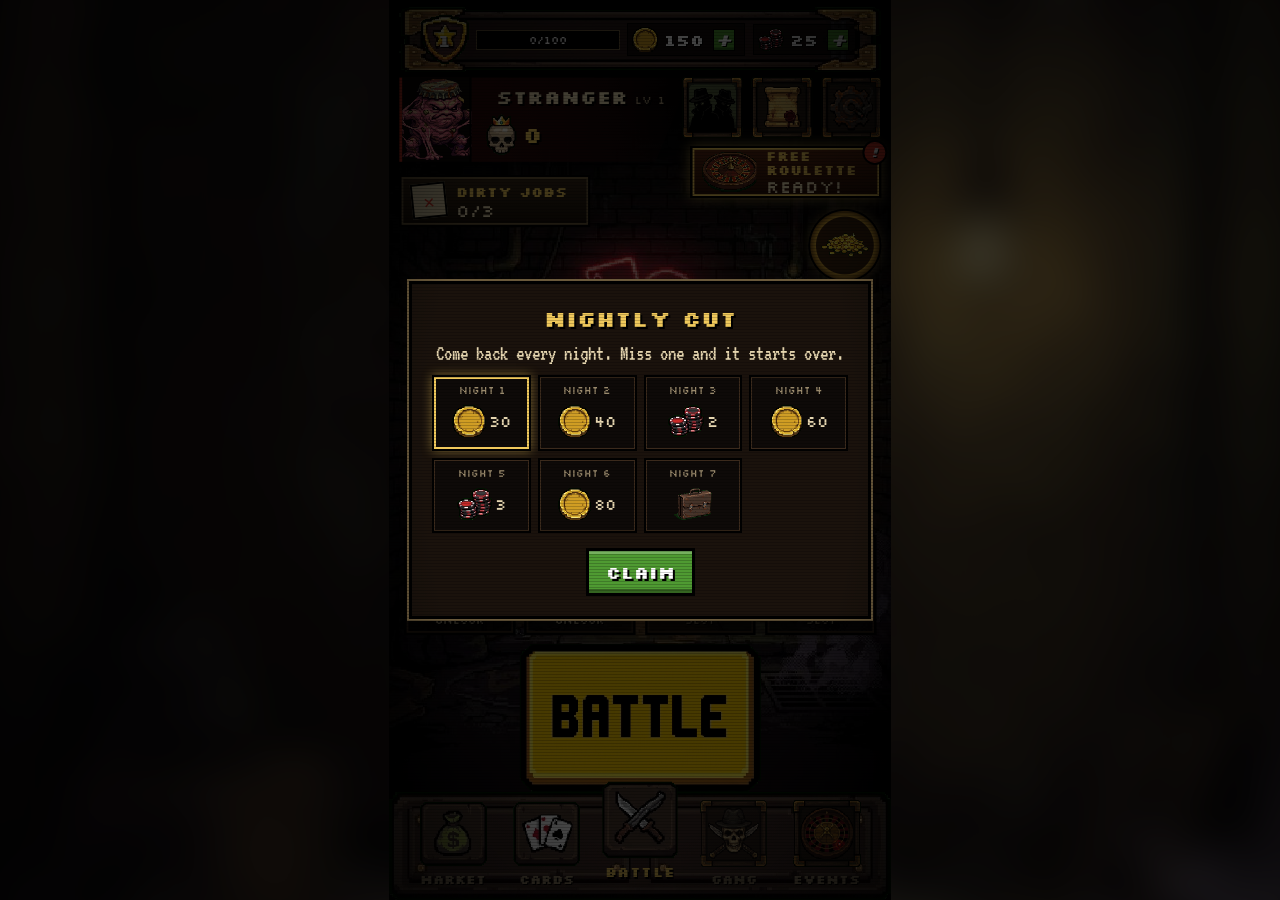
==== commit 017410b9: "Dirty Deal: dealers stand behind the table in every arena and mood, cellar wall repaint, full-width " ====
--- a/dirtydeal/index.html
+++ b/dirtydeal/index.html
@@ -33,8 +33,10 @@
 html,body{height:100%}
 body{background:var(--ink);color:var(--paper);font-family:var(--body);overflow:hidden;user-select:none;-webkit-user-select:none;-webkit-tap-highlight-color:transparent}
 img{image-rendering:pixelated;-webkit-user-drag:none;pointer-events:none}
-.wrap{height:100%;display:grid;place-items:center;padding-block:8px;padding-left:max(16px,env(safe-area-inset-left,0px));padding-right:max(16px,env(safe-area-inset-right,0px))}
-.stage{position:relative;height:100%;max-height:calc((100vw - 32px)*1376/768);aspect-ratio:768/1376;max-width:100%;container-type:size;overflow:hidden;
+body::before{content:"";position:fixed;inset:-60px;z-index:-1;background:var(--bgimg,none) center/cover no-repeat;filter:blur(22px) brightness(.3) saturate(.75);transition:background-image .4s}
+#fade{position:absolute;inset:0;z-index:58;background:#000;pointer-events:none;opacity:0}
+.wrap{height:100%;display:grid;place-items:center;padding:0 env(safe-area-inset-right,0px) 0 env(safe-area-inset-left,0px)}
+.stage{position:relative;height:100%;max-height:calc(100vw*1376/768);aspect-ratio:768/1376;max-width:100%;container-type:size;overflow:hidden;
   background:#0d0b09;image-rendering:pixelated;--tilt:38deg;--r1w:18%;--r1t:35%;--r1a:20.8%;--r1b:41%;--r1c:61.2%;--r0w:21.5%;--r0t:47.5%;--r0a:13.9%;--r0b:39.25%;--r0c:64.6%}
 #bg{position:absolute;z-index:0;left:0;width:100%;top:0;height:100%;background:url(assets/table.jpg) center/100% 100% no-repeat}
 #bg::after{content:"";position:absolute;left:0;right:0;top:100%;height:12%;background:linear-gradient(#0d0b09,#0d0b09)}
@@ -454,7 +456,7 @@
 .b img{width:4.6cqw}
 .b.y{background:#f0b92c;color:#2a1d00;text-shadow:none}.b.g{background:#4f9a32}.b.r{background:#b8321f}.b.p{background:#7c4fb0}
 .b:disabled{filter:grayscale(.85) brightness(.55);cursor:default}
-.loot{display:grid;grid-template-columns:repeat(4,minmax(0,1fr));gap:3cqw;margin:3cqw 0}
+.loot{display:flex;flex-wrap:wrap;justify-content:center;gap:3cqw;margin:3cqw 0}.loot>div{width:calc(25% - 2.25cqw)}
 .loot>div{position:relative;opacity:0;animation:lootin .45s cubic-bezier(.2,1.4,.4,1) forwards}
 .loot .q{position:absolute;right:-4%;bottom:-4%;font-family:var(--display);font-weight:700;font-size:3.4cqw;color:#fff;background:#3c7a24;border:2px solid #000;padding:0 1cqw}
 @keyframes lootin{from{opacity:0;transform:translateY(30%) scale(.5)}to{opacity:1;transform:none}}
@@ -542,7 +544,7 @@
 </head>
 <body>
 <div class="wrap">
-<div class="stage a1" id="stage">
+<div class="stage a1" id="stage"><div id="fade"></div>
   <div id="bg"><div id="amb"></div></div>
   <div id="lowhp"></div>
   <img class="abs" id="eicon" src="assets/u_skull.png" alt="">
@@ -698,8 +700,11 @@
 /* dealer moods: 0 idle, 1 laugh, 2 angry, 3 shocked */
 let moodT=null;
 let DPRE='dealer';
-function mood(m,ms){const el=$('dealer');el.src=`assets/${DPRE}${m}.png`;el.classList.add('bump');setTimeout(()=>el.classList.remove('bump'),200);
-  clearTimeout(moodT);if(ms)moodT=setTimeout(()=>{el.src=`assets/${DPRE}0.png`},ms)}
+/* some mood sprites were drawn closer to the camera: scale/shift them so the body always ends behind the far rail */
+const DFIX={dealer1:[.78,-12],dealer2:[.8,-12],dealer3:[.77,-12]};
+function dealerImg(m){const el=$('dealer'),k=DPRE+m,f=DFIX[k];el.src=`assets/${k}.png`;el.style.scale=f?String(f[0]):'';el.style.translate=f?`0 ${f[1]}%`:''}
+function mood(m,ms){const el=$('dealer');dealerImg(m);el.classList.add('bump');setTimeout(()=>el.classList.remove('bump'),200);
+  clearTimeout(moodT);if(ms)moodT=setTimeout(()=>dealerImg(0),ms)}
 
 /* smoke puffs */
 document.querySelectorAll('.smoke').forEach(e=>{for(let i=0;i<8;i++){const p=document.createElement('span');const d=3.2+Math.random()*1.6;
@@ -711,17 +716,19 @@
 if(!deck.length)deck=['gremlin','fingers','ratking','sandwich','grandma','toilet'];
 function mk(id,side){const d=C[id],l=d.token?1:side===0?P.cards[id].l:(S&&S.elvl)||1,st=statsFor(id,l);const o={uid:++uid,id,side,lvl:l,atk:st.atk,hp:st.hp,poison:0,stuck:0,fresh:true,hidden:true};if(side===1&&S&&S.arena===3&&!d.spell)o.hp+=1;return o}
 
-$('again').onclick=()=>{$('endScreen').hidden=true;newMatch()};
-$('edit').onclick=()=>{$('endScreen').hidden=true;openMenu(2)};
+async function fadeTo(fn){const f=$('fade');await f.animate([{opacity:0},{opacity:1}],{duration:170,fill:'forwards'}).finished.catch(()=>{});fn();await sleepRaw(60);f.animate([{opacity:1},{opacity:0}],{duration:280,fill:'forwards'})}
+const sleepRaw=ms=>new Promise(r=>setTimeout(r,ms));
+$('again').onclick=()=>fadeTo(()=>{$('endScreen').hidden=true;newMatch()});
+$('edit').onclick=()=>fadeTo(()=>{$('endScreen').hidden=true;openMenu(2)});
 
 /* ---------- profile ---------- */
 const ARENAS=[
  {t:0,n:'THE BACK ROOM',who:'The Dealer',pre:'dealer',bg:'table.jpg',tw:'',g:{tilt:38,shift:0,r1w:18,r1t:35,r1:[20.8,41,61.2],r0w:21.5,r0t:47.5,r0:[13.9,39.25,64.6],dt:12.6,dh:23.8,gl:[22.1,13.8]}},
- {t:100,n:'THE DRAIN',who:'The Croc',pre:'d2_',bg:'table2.jpg',tw:'Poison lasts 1 turn longer down here.',g:{tilt:38,shift:0,r1w:18,r1t:35,r1:[20.8,41,61.2],r0w:21.5,r0t:47.5,r0:[13.9,39.25,64.6],dt:12.4,dh:23.8,gl:[14,24]}},
- {t:250,n:'THE DEBT CELLAR',who:'The Collector',pre:'d3_',bg:'table3.jpg',tw:'The light shorts out: a random card may take 3.',g:{tilt:38,shift:0,r1w:18,r1t:35,r1:[20.8,41,61.2],r0w:21.5,r0t:47.5,r0:[13.9,39.25,64.6],dt:11.6,dh:24.6,gl:[50,8]}},
+ {t:100,n:'THE DRAIN',who:'The Croc',pre:'d2_',bg:'table2.jpg',tw:'Poison lasts 1 turn longer down here.',g:{tilt:38,shift:0,r1w:18,r1t:35,r1:[20.8,41,61.2],r0w:21.5,r0t:47.5,r0:[13.9,39.25,64.6],dt:9.5,dh:23.8,gl:[14,24]}},
+ {t:250,n:'THE DEBT CELLAR',who:'The Collector',pre:'d3_',bg:'table3.jpg',tw:'The light shorts out: a random card may take 3.',g:{tilt:38,shift:0,r1w:18,r1t:35,r1:[20.8,41,61.2],r0w:21.5,r0t:47.5,r0:[13.9,39.25,64.6],dt:8.65,dh:24.6,gl:[50,8]}},
  {t:500,n:'THE PRIVATE WARD',who:'The Owner',pre:'d4_',bg:'table4.jpg',tw:"The Owner's cards start with +1 shield.",g:{tilt:44,shift:0,r1w:14,r1t:39.4,r1:[27.9,43,58.1],r0w:18,r0t:50.2,r0:[21.2,41,60.8],dt:16.4,dh:22,gl:[51,24]}},
- {t:750,n:'THE SLAUGHTERHOUSE',who:'The Butcher',pre:'d5_',bg:'table5.jpg',tw:'Every card that dies deals 1 damage to its owner.',g:{tilt:38,shift:0,r1w:18,r1t:35,r1:[20.8,41,61.2],r0w:21.5,r0t:47.5,r0:[13.9,39.25,64.6],dt:10.6,dh:26,gl:[50,7]}},
- {t:1000,n:'THE FUNHOUSE',who:'The Ringmaster',pre:'d6_',bg:'table6.jpg',tw:'Your cards get shuffled into random slots every round.',g:{tilt:38,shift:0,r1w:18,r1t:35,r1:[20.8,41,61.2],r0w:21.5,r0t:47.5,r0:[13.9,39.25,64.6],dt:11.2,dh:25.4,gl:[50,6]}}];
+ {t:750,n:'THE SLAUGHTERHOUSE',who:'The Butcher',pre:'d5_',bg:'table5.jpg',tw:'Every card that dies deals 1 damage to its owner.',g:{tilt:38,shift:0,r1w:18,r1t:35,r1:[20.8,41,61.2],r0w:21.5,r0t:47.5,r0:[13.9,39.25,64.6],dt:9.5,dh:26,gl:[50,7]}},
+ {t:1000,n:'THE FUNHOUSE',who:'The Ringmaster',pre:'d6_',bg:'table6.jpg',tw:'Your cards get shuffled into random slots every round.',g:{tilt:38,shift:0,r1w:18,r1t:35,r1:[20.8,41,61.2],r0w:21.5,r0t:47.5,r0:[13.9,39.25,64.6],dt:9.95,dh:25.4,gl:[50,6]}}];
 let TILT=38;
 function applyArena(k){
   const A=ARENAS[k],g=A.g,st=$('stage');
@@ -733,7 +740,7 @@
   const dw=$('dealerWrap');dw.style.top=g.dt+'%';dw.style.height=g.dh+'%';$('say').style.top=(g.dt-1.5)+'%';
   const gl=$('glow');gl.style.left=g.gl[0]+'%';gl.style.top=g.gl[1]+'%';
   $('flick').style.background=`radial-gradient(ellipse at ${g.gl[0]}% ${g.gl[1]}%,rgba(0,0,0,.2),rgba(0,0,0,.55))`;
-  DPRE=A.pre;$('dealer').src=`assets/${DPRE}0.png`;
+  DPRE=A.pre;dealerImg(0);if($('menu').hidden)setBg(A.bg);
   AMB.set(k);
 }
 const UP={1:{n:2,g:50},2:{n:4,g:150},3:{n:10,g:400},4:{n:20,g:1000}};
@@ -891,7 +898,9 @@
   pop(`<h3>NEW ARENA UNLOCKED</h3><div class="anew"><div class="th" style="background-image:url(assets/${A.bg})"></div><b>${A.n}</b><span>VS ${A.who.toUpperCase()}</span>${A.tw?`<em>${A.tw}</em>`:''}</div>
    ${cards.length?`<p style="text-align:center;margin-top:2cqw">New cards:</p><div class="un anu">${cards.map(id=>cardHTML(id,null,1)).join('')}</div>`:''}<div class="btns"><button class="b y" id="anOk" type="button">ENTER</button></div>`,true);
   $('anOk').onclick=()=>{closePop();setTab(2)}}
-function setTab(t){tab=t;$('track').style.transform=`translateX(${-t*20}%)`;document.querySelectorAll('.tab').forEach(b=>b.classList.toggle('on',+b.dataset.t===t));if(t!==1)endSwap()}
+const BGS=['shop.jpg','deckbg.jpg','alley.jpg','alley.jpg','alley.jpg'];
+const setBg=f=>document.documentElement.style.setProperty('--bgimg',`url(assets/${f})`);
+function setTab(t){tab=t;if(!$('menu').hidden)setBg(BGS[t]);$('track').style.transform=`translateX(${-t*20}%)`;document.querySelectorAll('.tab').forEach(b=>b.classList.toggle('on',+b.dataset.t===t));if(t!==1)endSwap()}
 document.querySelectorAll('.tab').forEach(b=>b.onclick=()=>setTab(+b.dataset.t));
 (function(){let sx=0,sy=0,on=false;const tr=$('track');
   tr.addEventListener('pointerdown',e=>{sx=e.clientX;sy=e.clientY;on=true});
@@ -980,7 +989,7 @@
    <div class="btns"><button class="b y" id="cOk" type="button">COLLECT</button></div>`,true);
   $('cOk').onclick=()=>{closePop();renderMenu()};
 }
-$('battleBtn').onclick=()=>{if(P.sel>P.best)return;closePop();$('menu').hidden=true;newMatch()};
+$('battleBtn').onclick=()=>{if(P.sel>P.best)return;closePop();fadeTo(()=>{$('menu').hidden=true;setBg(ARENAS[P.sel].bg);newMatch()})};
 let lvlTaps=0;$('pLvl').onclick=()=>{if(++lvlTaps>=5){lvlTaps=0;P.trophies+=100;const b=P.best;P.best=Math.max(P.best,arenaOf(P.trophies));if(P.best>b)P.sel=P.best;saveP();toast('TEST: +100 TROPHIES');renderMenu()}};
 
 /* ---------- cards tab ---------- */
@@ -1201,7 +1210,7 @@
     const gl=$('glow');gl.classList.toggle('sway',k===2);
     if(k===0){flies(22.5,13.5,2,14);
       every(15000,ratRun,9000)}
-    if(k===1){el('eyes',51,12.6);const e2=el('eyes e2',57,14);e2.style.width='1.4%';
+    if(k===1){el('eyes',51,9.8);const e2=el('eyes e2',57,11.1);e2.style.width='1.4%';
       const L=el('lamp',7,-3,'<img src="assets/lamp2.png" alt=""><i></i>');
       flies(55,10,3,12,$('dealerWrap'));
       const src=[[38,10,30.5],[63,10,30],[93,14,37.5],[3,20,36]];
@@ -1785,7 +1794,7 @@
 }
 function quitMatch(){
   S.dead=true;PAUSED=false;$('pauseScr').hidden=true;$('intro').hidden=true;$('say').classList.remove('on');$('tip').hidden=true;introTok++;
-  document.getAnimations().forEach(a=>{try{a.cancel()}catch(_){}});
+  document.getAnimations().forEach(a=>{if(window.CSSAnimation&&a instanceof CSSAnimation||window.CSSTransition&&a instanceof CSSTransition||a.effect&&a.effect.target&&a.effect.target.id==='fade')return;try{a.cancel()}catch(_){}});
   document.querySelectorAll('.fly,.flt,.vfx,.dust').forEach(e=>e.remove());$('croupier').hidden=true;
   P.trophies=Math.max(0,P.trophies-15);addXP(2);saveP();
   S.phase='idle';openMenu(2);setTimeout(()=>toast('YOU WALKED AWAY · -15 TROPHIES'),200);
